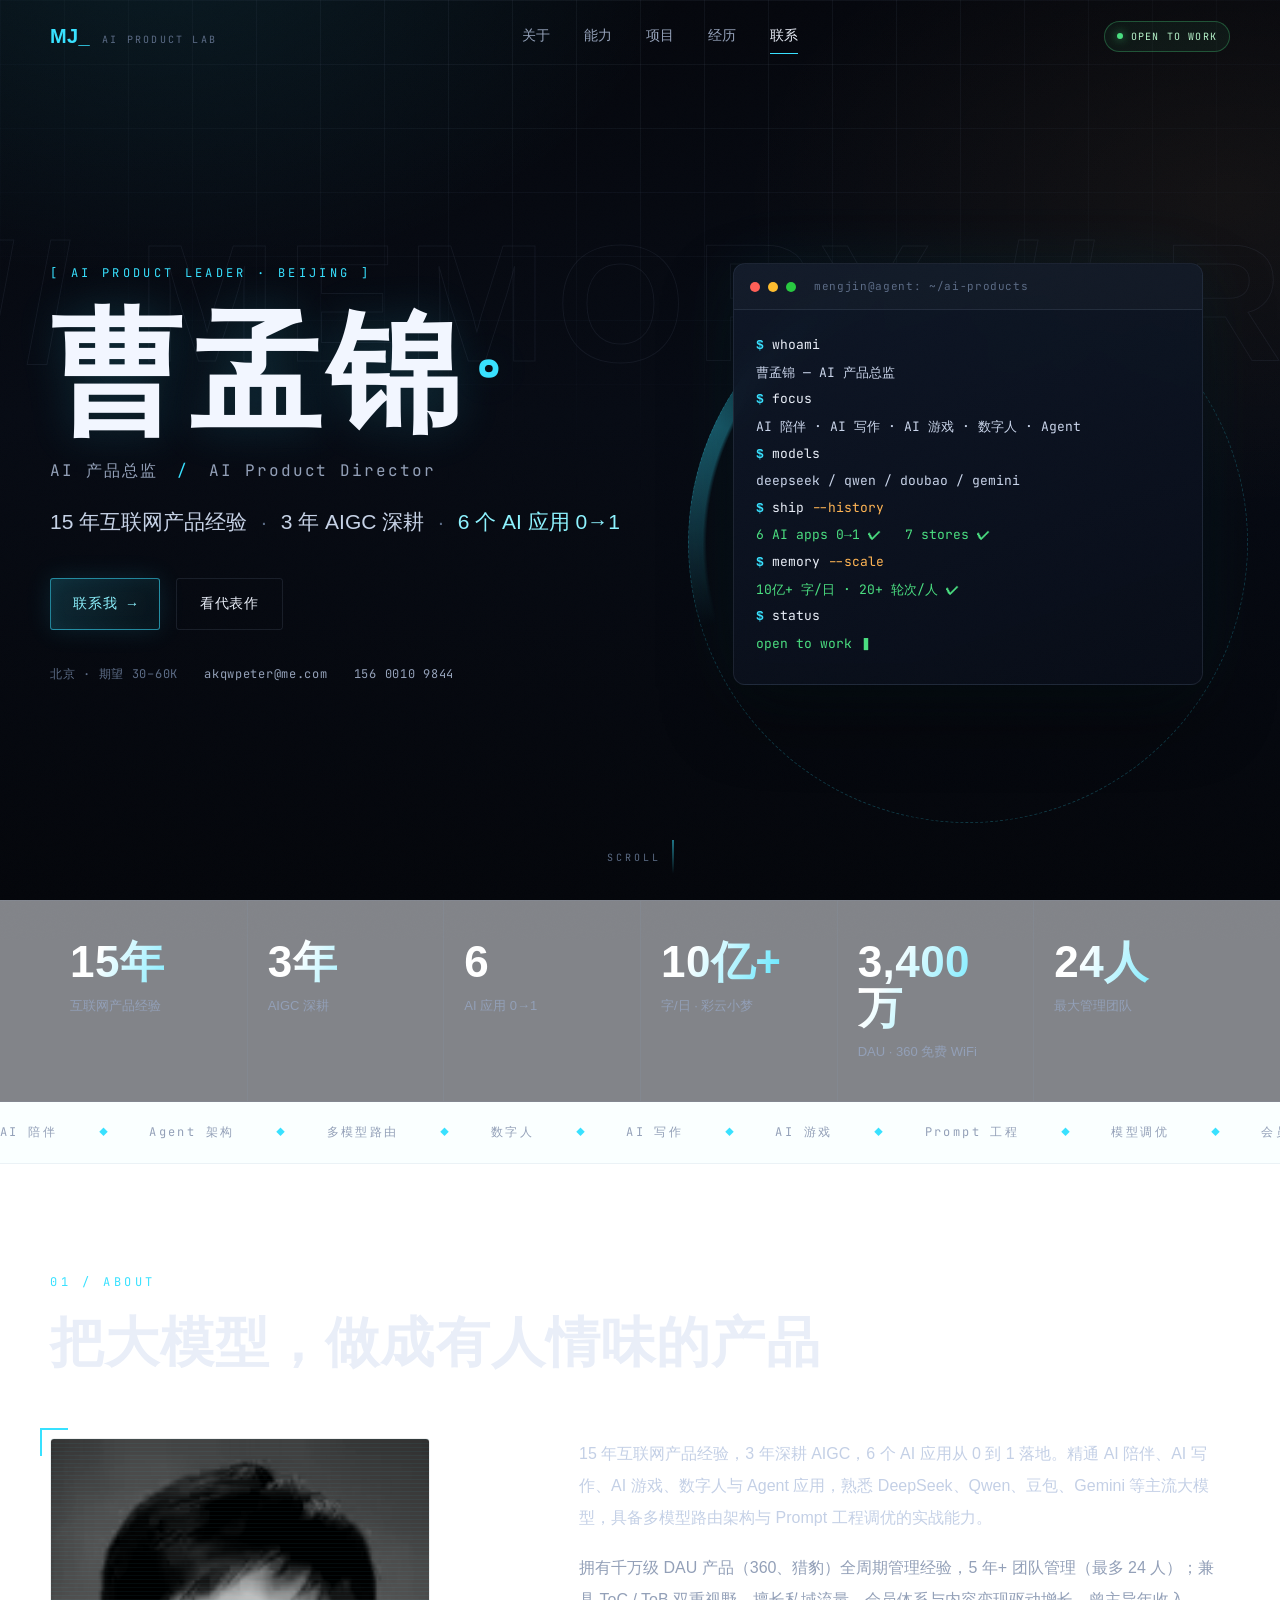
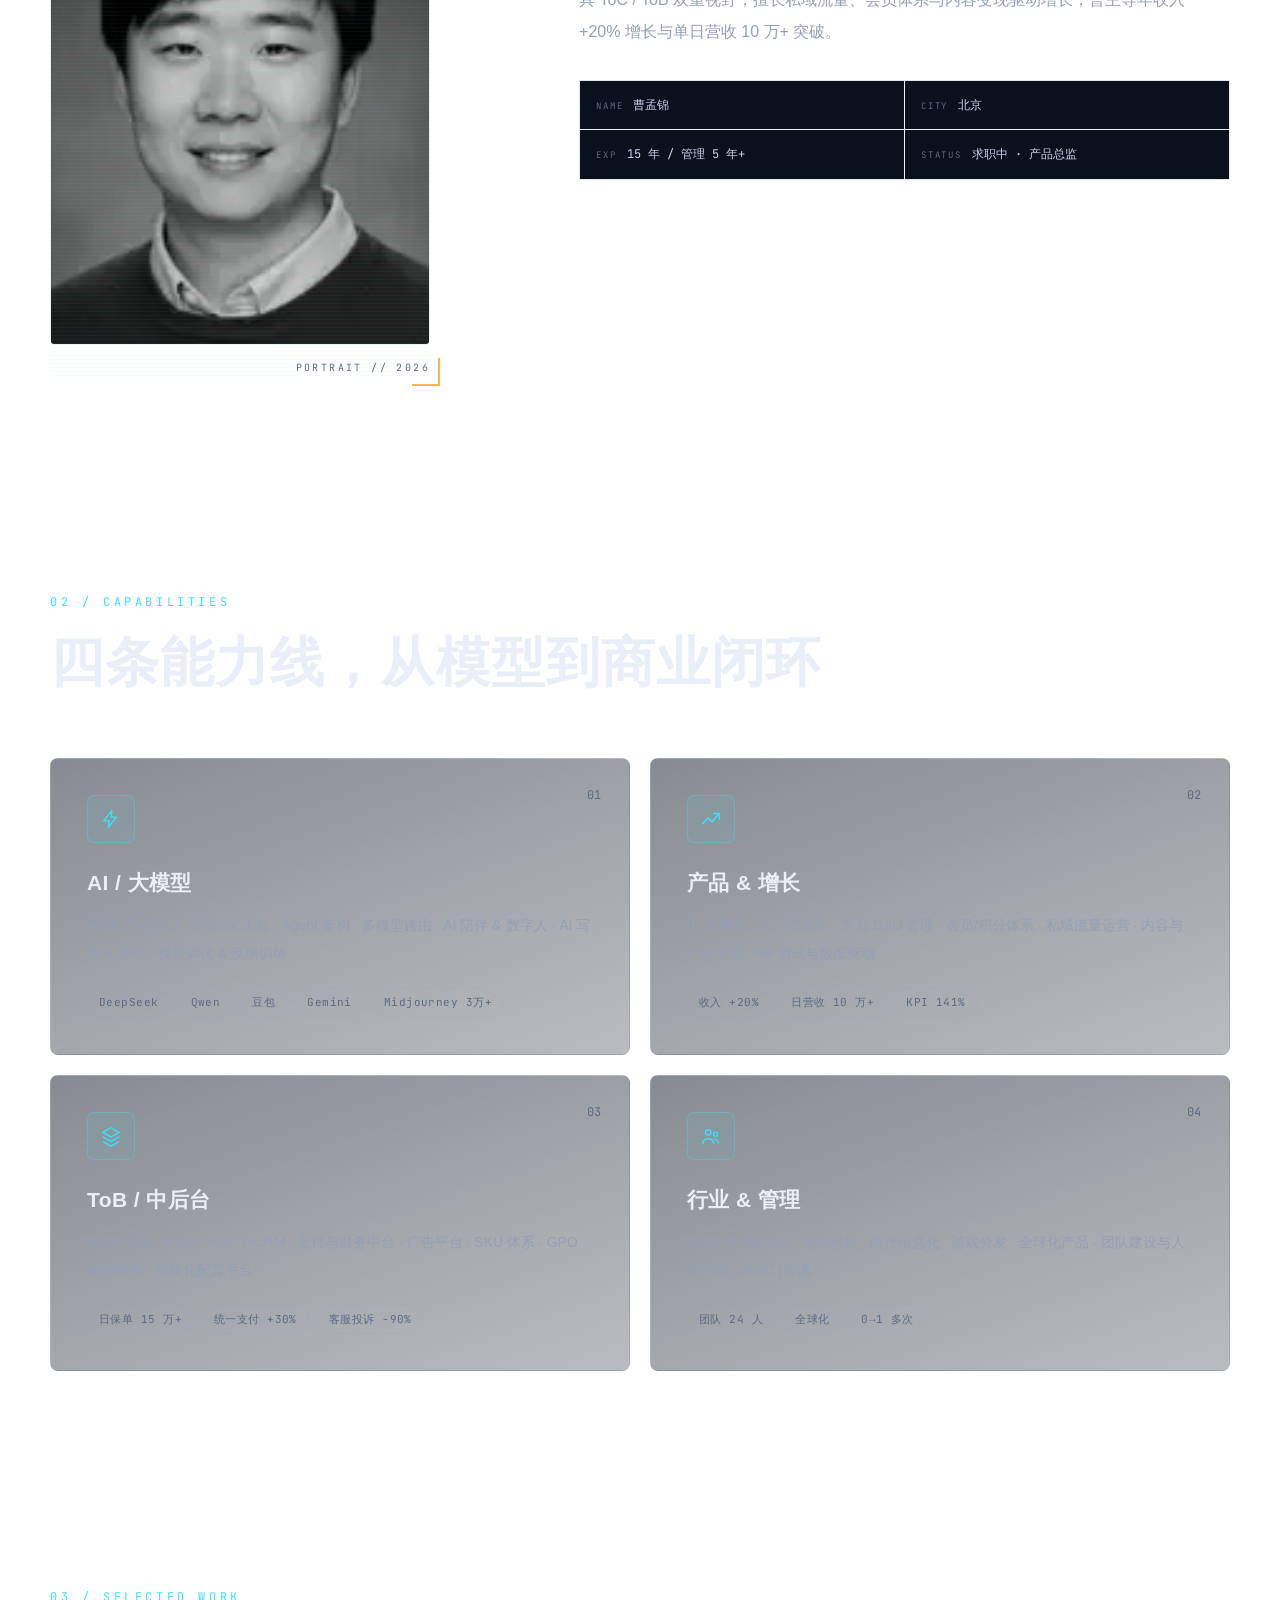
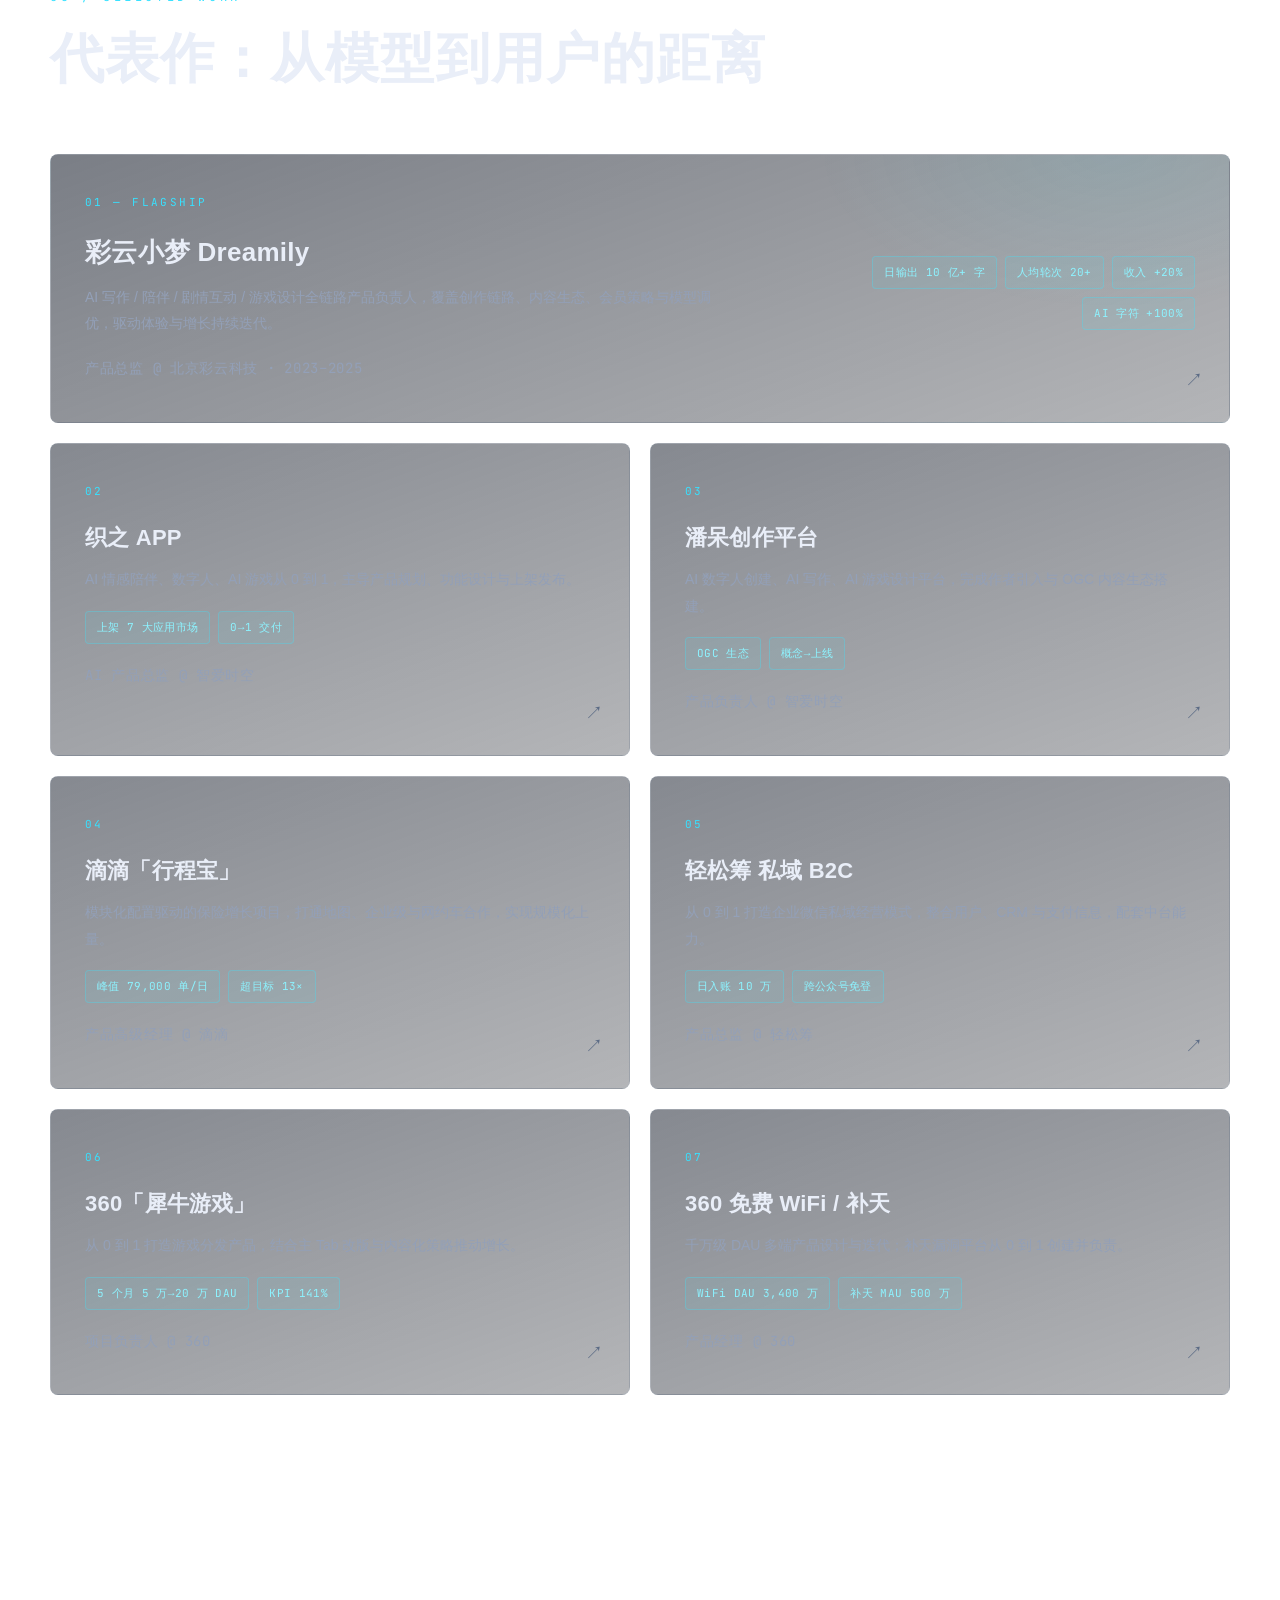
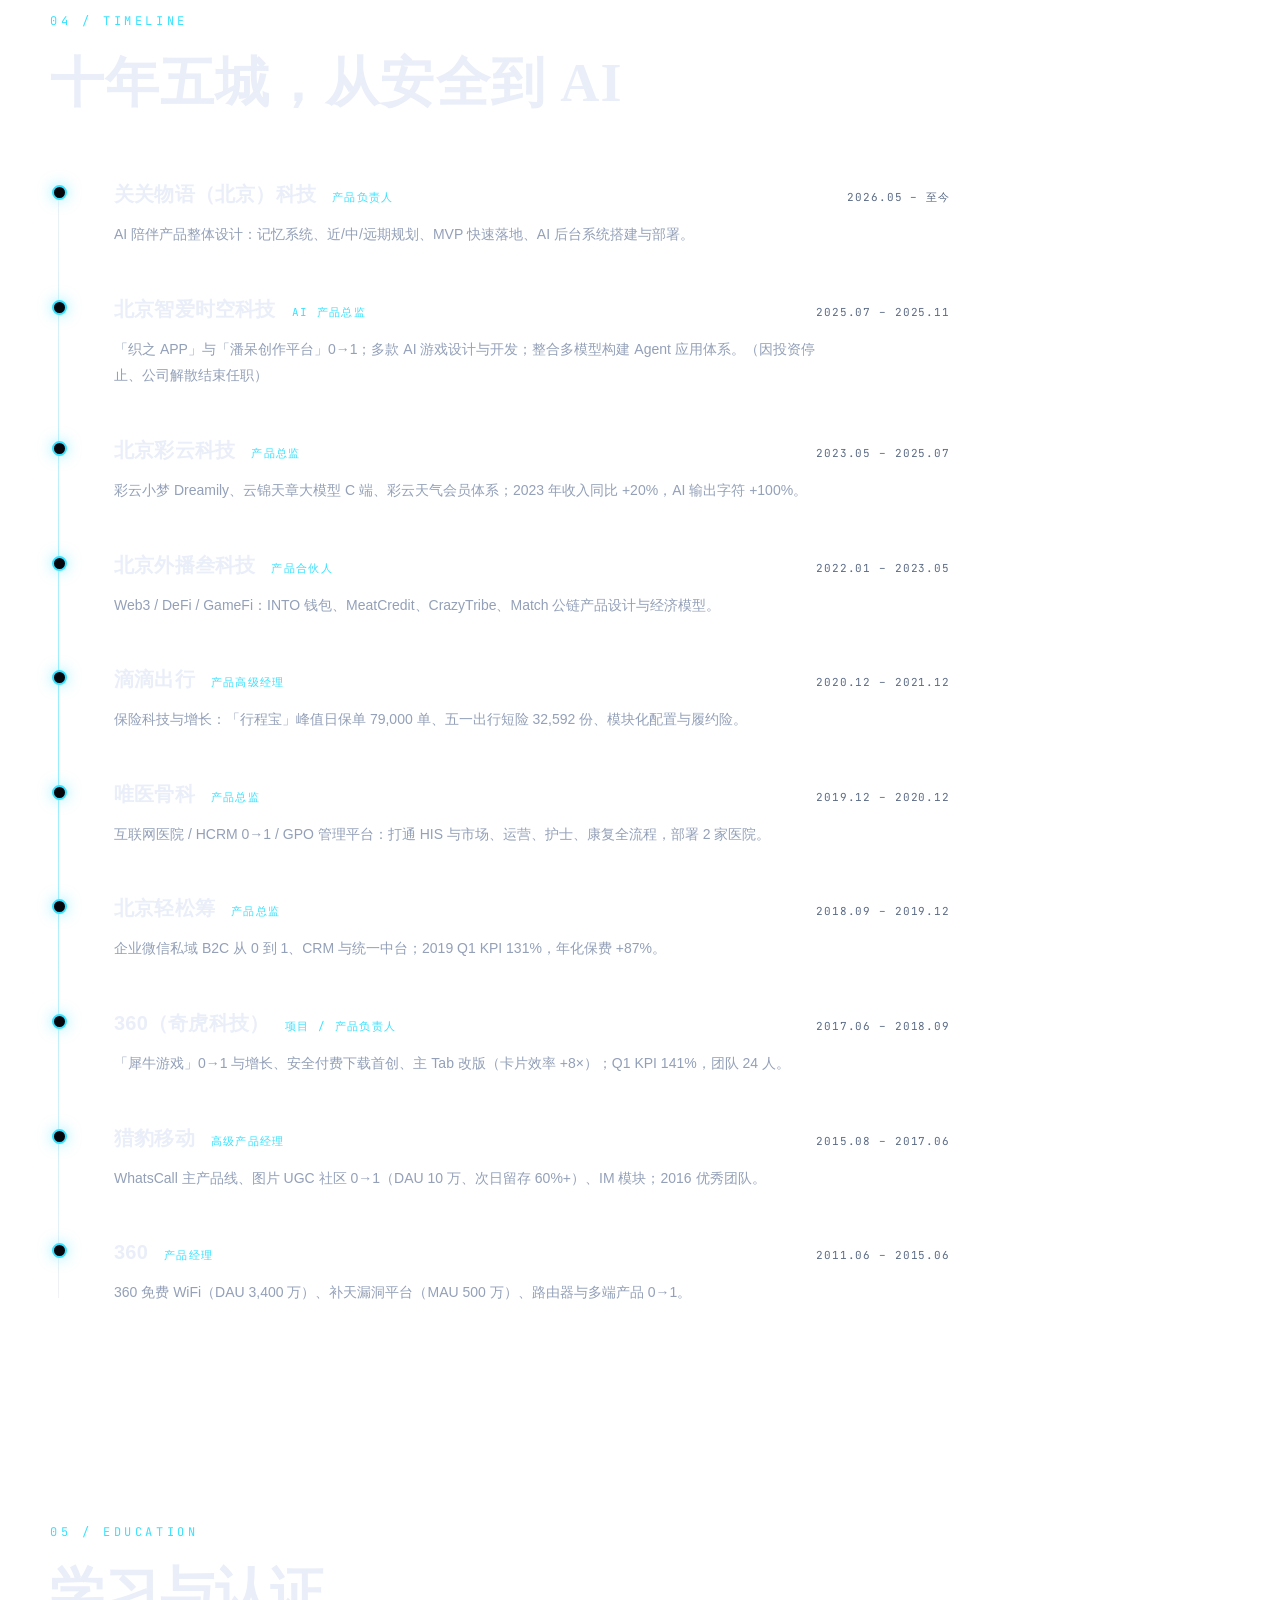
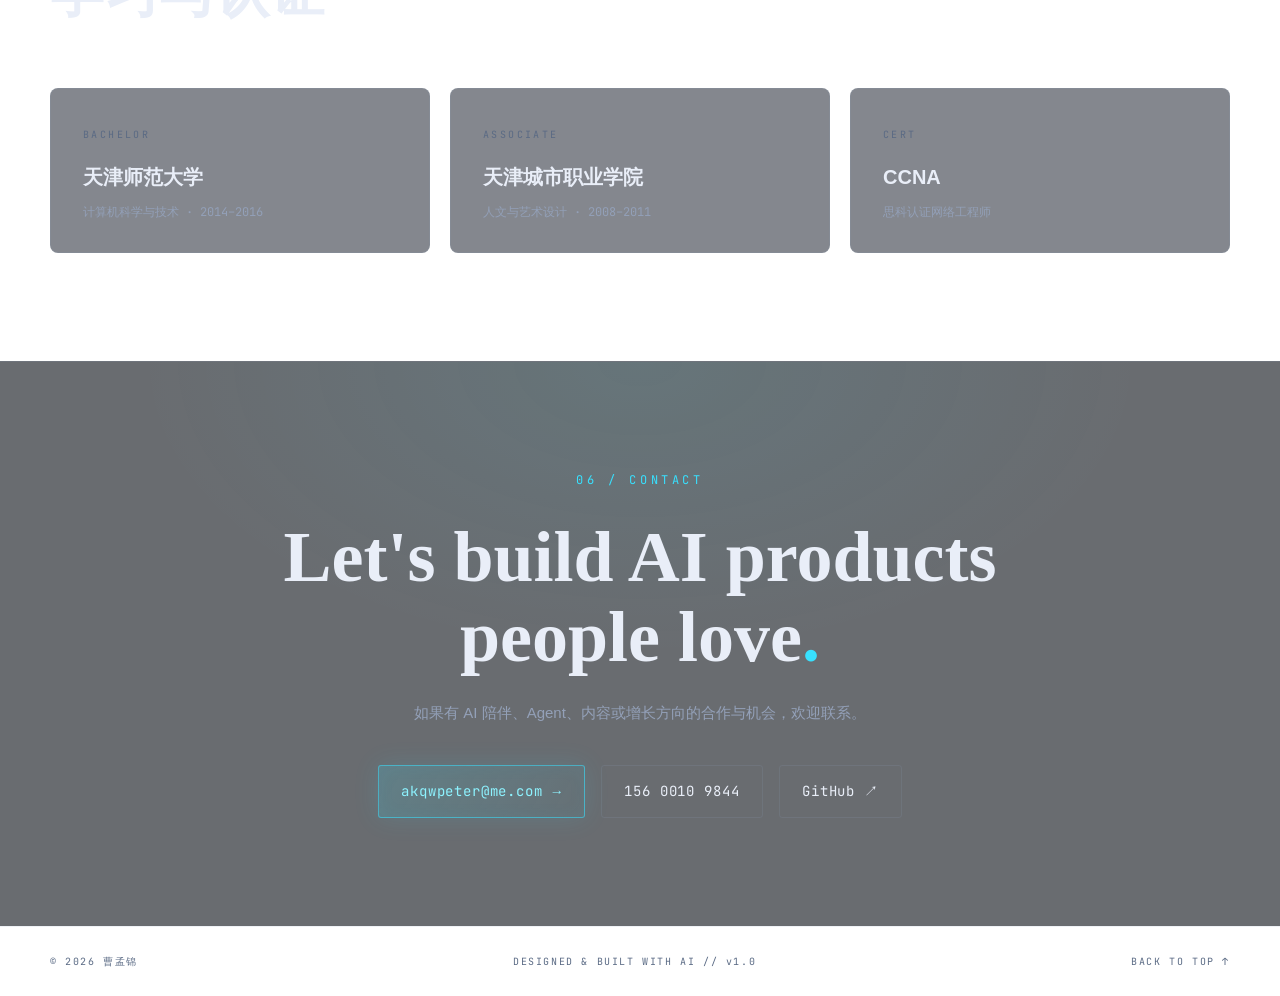
==== index.html @ 9b1d7e6a "feat: 曹孟锦 AI 产品总监个人网站 v1.0" ====
<!DOCTYPE html>
<html lang="zh-CN">
<head>
  <meta charset="UTF-8">
  <meta name="viewport" content="width=device-width, initial-scale=1.0">
  <title>曹孟锦 · AI 产品总监</title>
  <meta name="description" content="曹孟锦 — 15 年互联网产品经验、3 年 AIGC 深耕、6 个 AI 应用从 0 到 1。AI 陪伴 / AI 写作 / AI 游戏 / 数字人 / Agent。">
  <meta property="og:title" content="曹孟锦 · AI 产品总监">
  <meta property="og:description" content="15 年互联网产品经验、3 年 AIGC 深耕、6 个 AI 应用从 0 到 1。">
  <meta property="og:type" content="website">
  <link rel="icon" href="data:image/svg+xml,%3Csvg%20xmlns='http://www.w3.org/2000/svg'%20viewBox='0%200%20100%20100'%3E%3Crect%20width='100'%20height='100'%20rx='20'%20fill='%2305070d'/%3E%3Ctext%20x='50'%20y='70'%20font-size='52'%20text-anchor='middle'%20fill='%2338e1ff'%20font-family='monospace'%20font-weight='bold'%3EMJ%3C/text%3E%3C/svg%3E">
  <link rel="preload" href="assets/fonts/unbounded-800.woff2" as="font" type="font/woff2" crossorigin>
  <link rel="preload" href="assets/fonts/jetbrains-mono-400.woff2" as="font" type="font/woff2" crossorigin>
  <link rel="preload" href="assets/fonts/jetbrains-mono-700.woff2" as="font" type="font/woff2" crossorigin>
  <link rel="stylesheet" href="assets/css/style.css">
</head>
<body>
  <a class="skip-link" href="#main">跳到主要内容</a>
  <div class="bg-grid" aria-hidden="true"></div>
  <div class="grain" aria-hidden="true"></div>
  <div class="scroll-progress" id="scrollProgress" aria-hidden="true"></div>

  <header class="site-header" id="siteHeader">
    <nav class="nav container" aria-label="主导航">
      <a class="brand" href="#top">
        <span class="brand-mark">MJ<span class="brand-cursor">_</span></span>
        <span class="brand-sub">AI PRODUCT LAB</span>
      </a>
      <div class="nav-links" id="navLinks">
        <a href="#about">关于</a>
        <a href="#capabilities">能力</a>
        <a href="#projects">项目</a>
        <a href="#timeline">经历</a>
        <a href="#contact">联系</a>
      </div>
      <div class="nav-right">
        <span class="status-chip"><span class="status-dot" aria-hidden="true"></span>OPEN TO WORK</span>
        <button class="nav-toggle" id="navToggle" aria-label="打开菜单" aria-expanded="false">
          <span></span><span></span><span></span>
        </button>
      </div>
    </nav>
  </header>

  <main id="main">
    <section class="hero" id="top">
      <div class="hero-glow" id="heroGlow" aria-hidden="true"></div>
      <div class="hud-text" aria-hidden="true">AGENT // MEMORY // ROUTING</div>
      <div class="container hero-inner">
        <div class="hero-copy">
          <p class="overline mono">[ AI PRODUCT LEADER · BEIJING ]</p>
          <h1 class="name">曹孟锦</h1>
          <p class="role mono">AI 产品总监 <span class="role-slash">/</span> AI Product Director</p>
          <p class="hero-line">15 年互联网产品经验 <span class="dot-sep">·</span> 3 年 AIGC 深耕 <span class="dot-sep">·</span> <em>6 个 AI 应用 0→1</em></p>
          <div class="hero-cta">
            <a class="btn btn-primary" href="mailto:akqwpeter@me.com">联系我 <span class="btn-arrow" aria-hidden="true">→</span></a>
            <a class="btn btn-ghost" href="#projects">看代表作</a>
          </div>
          <ul class="hero-meta mono">
            <li>北京 · 期望 30–60K</li>
            <li><a href="mailto:akqwpeter@me.com">akqwpeter@me.com</a></li>
            <li><a href="tel:+8615600109844">156 0010 9844</a></li>
          </ul>
        </div>
        <div class="hero-visual terminal-wrap" id="terminalWrap">
          <div class="hud-ring" aria-hidden="true"></div>
          <div class="terminal" role="img" aria-label="伪终端展示：曹孟锦，AI 产品总监，专注 AI 陪伴、写作、游戏、数字人与 Agent 应用">
            <div class="terminal-bar">
              <span class="dot dot-r" aria-hidden="true"></span>
              <span class="dot dot-y" aria-hidden="true"></span>
              <span class="dot dot-g" aria-hidden="true"></span>
              <span class="terminal-title mono">mengjin@agent: ~/ai-products</span>
            </div>
            <div class="terminal-body mono">
              <p><span class="prompt">$</span> whoami</p>
              <p class="out">曹孟锦 — AI 产品总监</p>
              <p><span class="prompt">$</span> focus</p>
              <p class="out">AI 陪伴 · AI 写作 · AI 游戏 · 数字人 · Agent</p>
              <p><span class="prompt">$</span> models</p>
              <p class="out">deepseek / qwen / doubao / gemini</p>
              <p><span class="prompt">$</span> ship <span class="acc">--history</span></p>
              <p class="ok">6 AI apps 0→1 ✔ &nbsp; 7 stores ✔</p>
              <p><span class="prompt">$</span> memory <span class="acc">--scale</span></p>
              <p class="ok">10亿+ 字/日 · 20+ 轮次/人 ✔</p>
              <p><span class="prompt">$</span> status</p>
              <p class="ok blink-cursor">open to work ▍</p>
            </div>
          </div>
        </div>
      </div>
      <div class="hero-scroll mono" aria-hidden="true">SCROLL<span class="scroll-line"></span></div>
    </section>

    <section class="stats" aria-label="核心数据">
      <div class="container stats-grid">
        <div class="stat reveal">
          <div class="stat-num" data-count="15" data-suffix="年">0</div>
          <div class="stat-label">互联网产品经验</div>
        </div>
        <div class="stat reveal" style="--d:.06s">
          <div class="stat-num" data-count="3" data-suffix="年">0</div>
          <div class="stat-label">AIGC 深耕</div>
        </div>
        <div class="stat reveal" style="--d:.12s">
          <div class="stat-num" data-count="6">0</div>
          <div class="stat-label">AI 应用 0→1</div>
        </div>
        <div class="stat reveal" style="--d:.18s">
          <div class="stat-num" data-count="10" data-suffix="亿+">0</div>
          <div class="stat-label">字/日 · 彩云小梦</div>
        </div>
        <div class="stat reveal" style="--d:.24s">
          <div class="stat-num" data-count="3400" data-suffix="万">0</div>
          <div class="stat-label">DAU · 360 免费 WiFi</div>
        </div>
        <div class="stat reveal" style="--d:.3s">
          <div class="stat-num" data-count="24" data-suffix="人">0</div>
          <div class="stat-label">最大管理团队</div>
        </div>
      </div>
    </section>

    <div class="marquee" aria-hidden="true">
      <div class="marquee-track">
        <span>AI 陪伴</span><i>◆</i>
        <span>Agent 架构</span><i>◆</i>
        <span>多模型路由</span><i>◆</i>
        <span>数字人</span><i>◆</i>
        <span>AI 写作</span><i>◆</i>
        <span>AI 游戏</span><i>◆</i>
        <span>Prompt 工程</span><i>◆</i>
        <span>模型调优</span><i>◆</i>
        <span>会员体系</span><i>◆</i>
        <span>私域流量</span><i>◆</i>
        <span>商业化变现</span><i>◆</i>
        <span>千万级 DAU</span><i>◆</i>
        <span>AI 陪伴</span><i>◆</i>
        <span>Agent 架构</span><i>◆</i>
        <span>多模型路由</span><i>◆</i>
        <span>数字人</span><i>◆</i>
        <span>AI 写作</span><i>◆</i>
        <span>AI 游戏</span><i>◆</i>
        <span>Prompt 工程</span><i>◆</i>
        <span>模型调优</span><i>◆</i>
        <span>会员体系</span><i>◆</i>
        <span>私域流量</span><i>◆</i>
        <span>商业化变现</span><i>◆</i>
        <span>千万级 DAU</span><i>◆</i>
      </div>
    </div>

    <section class="section about" id="about">
      <div class="container">
        <header class="section-head reveal">
          <p class="section-index mono">01 / ABOUT</p>
          <h2>把大模型，做成有人情味的产品</h2>
        </header>
        <div class="about-grid">
          <figure class="portrait-frame reveal">
            <img src="assets/img/portrait.png" alt="曹孟锦的照片">
            <span class="scanline" aria-hidden="true"></span>
            <figcaption class="mono">PORTRAIT // 2026</figcaption>
          </figure>
          <div class="about-copy reveal" style="--d:.12s">
            <p>15 年互联网产品经验，3 年深耕 AIGC，6 个 AI 应用从 0 到 1 落地。精通 AI 陪伴、AI 写作、AI 游戏、数字人与 Agent 应用，熟悉 DeepSeek、Qwen、豆包、Gemini 等主流大模型，具备多模型路由架构与 Prompt 工程调优的实战能力。</p>
            <p>拥有千万级 DAU 产品（360、猎豹）全周期管理经验，5 年+ 团队管理（最多 24 人）；兼具 ToC / ToB 双重视野，擅长私域流量、会员体系与内容变现驱动增长，曾主导年收入 +20% 增长与单日营收 10 万+ 突破。</p>
            <ul class="facts mono">
              <li><span>NAME</span>曹孟锦</li>
              <li><span>CITY</span>北京</li>
              <li><span>EXP</span>15 年 / 管理 5 年+</li>
              <li><span>STATUS</span>求职中 · 产品总监</li>
            </ul>
          </div>
        </div>
      </div>
    </section>

    <section class="section capabilities" id="capabilities">
      <div class="container">
        <header class="section-head reveal">
          <p class="section-index mono">02 / CAPABILITIES</p>
          <h2>四条能力线，从模型到商业闭环</h2>
        </header>
        <div class="cap-grid">
          <article class="cap reveal">
            <span class="cap-num mono">01</span>
            <div class="cap-icon" aria-hidden="true">
              <svg viewBox="0 0 24 24" fill="none"><path d="M13 3 4 14h6l-1 7 9-11h-6l1-7Z" stroke="currentColor" stroke-width="1.5" stroke-linejoin="round"/></svg>
            </div>
            <h3>AI / 大模型</h3>
            <p>AIGC 产品设计 · Prompt 工程 · Agent 架构 · 多模型路由 · AI 陪伴 & 数字人 · AI 写作 & 游戏 · 模型调优 & 反馈训练</p>
            <div class="cap-tags"><span>DeepSeek</span><span>Qwen</span><span>豆包</span><span>Gemini</span><span>Midjourney 3万+</span></div>
          </article>
          <article class="cap reveal" style="--d:.08s">
            <span class="cap-num mono">02</span>
            <div class="cap-icon" aria-hidden="true">
              <svg viewBox="0 0 24 24" fill="none"><path d="M3 17l6-6 4 4 8-9" stroke="currentColor" stroke-width="1.5" stroke-linecap="round" stroke-linejoin="round"/><path d="M15 6h6v6" stroke="currentColor" stroke-width="1.5" stroke-linecap="round" stroke-linejoin="round"/></svg>
            </div>
            <h3>产品 & 增长</h3>
            <p>0→1 孵化 · 1→10 增长 · 千万 DAU 管理 · 会员/积分体系 · 私域流量运营 · 内容与广告变现 · AB 测试与数据驱动</p>
            <div class="cap-tags"><span>收入 +20%</span><span>日营收 10 万+</span><span>KPI 141%</span></div>
          </article>
          <article class="cap reveal" style="--d:.16s">
            <span class="cap-num mono">03</span>
            <div class="cap-icon" aria-hidden="true">
              <svg viewBox="0 0 24 24" fill="none"><path d="M12 3l9 5-9 5-9-5 9-5Z" stroke="currentColor" stroke-width="1.5" stroke-linejoin="round"/><path d="M3 13l9 5 9-5" stroke="currentColor" stroke-width="1.5" stroke-linejoin="round"/><path d="M3 18l9 5 9-5" stroke="currentColor" stroke-width="1.5" stroke-linejoin="round"/></svg>
            </div>
            <h3>ToB / 中后台</h3>
            <p>SaaS 系统 · CRM / HIS / HCRM · 支付与财务中台 · 广告平台 · SKU 体系 · GPO 采购管理 · 模块化配置平台</p>
            <div class="cap-tags"><span>日保单 15 万+</span><span>统一支付 +30%</span><span>客服投诉 −90%</span></div>
          </article>
          <article class="cap reveal" style="--d:.24s">
            <span class="cap-num mono">04</span>
            <div class="cap-icon" aria-hidden="true">
              <svg viewBox="0 0 24 24" fill="none"><circle cx="9" cy="8" r="3" stroke="currentColor" stroke-width="1.5"/><circle cx="17" cy="10" r="2.2" stroke="currentColor" stroke-width="1.5"/><path d="M3 20c.8-3.4 3-5 6-5s5.2 1.6 6 5M15.5 15.2c2.4.2 4 1.6 4.7 4.3" stroke="currentColor" stroke-width="1.5" stroke-linecap="round"/></svg>
            </div>
            <h3>行业 & 管理</h3>
            <p>Web3 & GameFi · 保险科技 · 医疗信息化 · 游戏分发 · 全球化产品 · 团队建设与人才培养 · 跨部门协调</p>
            <div class="cap-tags"><span>团队 24 人</span><span>全球化</span><span>0→1 多次</span></div>
          </article>
        </div>
      </div>
    </section>

    <section class="section projects" id="projects">
      <div class="container">
        <header class="section-head reveal">
          <p class="section-index mono">03 / SELECTED WORK</p>
          <h2>代表作：从模型到用户的距离</h2>
        </header>
        <div class="proj-grid">
          <article class="proj wide reveal">
            <div>
              <span class="proj-num mono">01 — FLAGSHIP</span>
              <h3>彩云小梦 Dreamily</h3>
              <p>AI 写作 / 陪伴 / 剧情互动 / 游戏设计全链路产品负责人，覆盖创作链路、内容生态、会员策略与模型调优，驱动体验与增长持续迭代。</p>
              <p class="proj-co mono">产品总监 @ 北京彩云科技 · 2023–2025</p>
            </div>
            <div class="proj-kpis"><span>日输出 10 亿+ 字</span><span>人均轮次 20+</span><span>收入 +20%</span><span>AI 字符 +100%</span></div>
            <span class="proj-arrow mono" aria-hidden="true">↗</span>
          </article>
          <article class="proj reveal">
            <span class="proj-num mono">02</span>
            <h3>织之 APP</h3>
            <p>AI 情感陪伴、数字人、AI 游戏从 0 到 1，主导产品规划、功能设计与上架发布。</p>
            <div class="proj-kpis"><span>上架 7 大应用市场</span><span>0→1 交付</span></div>
            <p class="proj-co mono">AI 产品总监 @ 智爱时空</p>
            <span class="proj-arrow mono" aria-hidden="true">↗</span>
          </article>
          <article class="proj reveal" style="--d:.08s">
            <span class="proj-num mono">03</span>
            <h3>潘呆创作平台</h3>
            <p>AI 数字人创建、AI 写作、AI 游戏设计平台，完成作者引入与 OGC 内容生态搭建。</p>
            <div class="proj-kpis"><span>OGC 生态</span><span>概念→上线</span></div>
            <p class="proj-co mono">产品负责人 @ 智爱时空</p>
            <span class="proj-arrow mono" aria-hidden="true">↗</span>
          </article>
          <article class="proj reveal">
            <span class="proj-num mono">04</span>
            <h3>滴滴「行程宝」</h3>
            <p>模块化配置驱动的保险增长项目，打通地图、企业级与网约车合作，实现规模化上量。</p>
            <div class="proj-kpis"><span>峰值 79,000 单/日</span><span>超目标 13×</span></div>
            <p class="proj-co mono">产品高级经理 @ 滴滴</p>
            <span class="proj-arrow mono" aria-hidden="true">↗</span>
          </article>
          <article class="proj reveal" style="--d:.08s">
            <span class="proj-num mono">05</span>
            <h3>轻松筹 私域 B2C</h3>
            <p>从 0 到 1 打造企业微信私域经营模式，整合用户、CRM 与支付信息，配套中台能力。</p>
            <div class="proj-kpis"><span>日入账 10 万</span><span>跨公众号免登</span></div>
            <p class="proj-co mono">产品总监 @ 轻松筹</p>
            <span class="proj-arrow mono" aria-hidden="true">↗</span>
          </article>
          <article class="proj reveal">
            <span class="proj-num mono">06</span>
            <h3>360「犀牛游戏」</h3>
            <p>从 0 到 1 打造游戏分发产品，结合主 Tab 改版与内容化策略推动增长。</p>
            <div class="proj-kpis"><span>5 个月 5 万→20 万 DAU</span><span>KPI 141%</span></div>
            <p class="proj-co mono">项目负责人 @ 360</p>
            <span class="proj-arrow mono" aria-hidden="true">↗</span>
          </article>
          <article class="proj reveal" style="--d:.08s">
            <span class="proj-num mono">07</span>
            <h3>360 免费 WiFi / 补天</h3>
            <p>千万级 DAU 多端产品设计与迭代；补天漏洞平台从 0 到 1 创建并负责。</p>
            <div class="proj-kpis"><span>WiFi DAU 3,400 万</span><span>补天 MAU 500 万</span></div>
            <p class="proj-co mono">产品经理 @ 360</p>
            <span class="proj-arrow mono" aria-hidden="true">↗</span>
          </article>
        </div>
      </div>
    </section>

    <section class="section timeline-section" id="timeline">
      <div class="container">
        <header class="section-head reveal">
          <p class="section-index mono">04 / TIMELINE</p>
          <h2>十年五城，从安全到 AI</h2>
        </header>
        <ol class="timeline">
          <li class="tl-item reveal">
            <div class="tl-head"><span class="tl-co">关关物语（北京）科技</span><span class="tl-role mono">产品负责人</span><span class="tl-date mono">2026.05 – 至今</span></div>
            <p class="tl-desc">AI 陪伴产品整体设计：记忆系统、近/中/远期规划、MVP 快速落地、AI 后台系统搭建与部署。</p>
          </li>
          <li class="tl-item reveal">
            <div class="tl-head"><span class="tl-co">北京智爱时空科技</span><span class="tl-role mono">AI 产品总监</span><span class="tl-date mono">2025.07 – 2025.11</span></div>
            <p class="tl-desc">「织之 APP」与「潘呆创作平台」0→1；多款 AI 游戏设计与开发；整合多模型构建 Agent 应用体系。（因投资停止、公司解散结束任职）</p>
          </li>
          <li class="tl-item reveal">
            <div class="tl-head"><span class="tl-co">北京彩云科技</span><span class="tl-role mono">产品总监</span><span class="tl-date mono">2023.05 – 2025.07</span></div>
            <p class="tl-desc">彩云小梦 Dreamily、云锦天章大模型 C 端、彩云天气会员体系；2023 年收入同比 +20%，AI 输出字符 +100%。</p>
          </li>
          <li class="tl-item reveal">
            <div class="tl-head"><span class="tl-co">北京外播叁科技</span><span class="tl-role mono">产品合伙人</span><span class="tl-date mono">2022.01 – 2023.05</span></div>
            <p class="tl-desc">Web3 / DeFi / GameFi：INTO 钱包、MeatCredit、CrazyTribe、Match 公链产品设计与经济模型。</p>
          </li>
          <li class="tl-item reveal">
            <div class="tl-head"><span class="tl-co">滴滴出行</span><span class="tl-role mono">产品高级经理</span><span class="tl-date mono">2020.12 – 2021.12</span></div>
            <p class="tl-desc">保险科技与增长：「行程宝」峰值日保单 79,000 单、五一出行短险 32,592 份、模块化配置与履约险。</p>
          </li>
          <li class="tl-item reveal">
            <div class="tl-head"><span class="tl-co">唯医骨科</span><span class="tl-role mono">产品总监</span><span class="tl-date mono">2019.12 – 2020.12</span></div>
            <p class="tl-desc">互联网医院 / HCRM 0→1 / GPO 管理平台：打通 HIS 与市场、运营、护士、康复全流程，部署 2 家医院。</p>
          </li>
          <li class="tl-item reveal">
            <div class="tl-head"><span class="tl-co">北京轻松筹</span><span class="tl-role mono">产品总监</span><span class="tl-date mono">2018.09 – 2019.12</span></div>
            <p class="tl-desc">企业微信私域 B2C 从 0 到 1、CRM 与统一中台；2019 Q1 KPI 131%，年化保费 +87%。</p>
          </li>
          <li class="tl-item reveal">
            <div class="tl-head"><span class="tl-co">360（奇虎科技）</span><span class="tl-role mono">项目 / 产品负责人</span><span class="tl-date mono">2017.06 – 2018.09</span></div>
            <p class="tl-desc">「犀牛游戏」0→1 与增长、安全付费下载首创、主 Tab 改版（卡片效率 +8×）；Q1 KPI 141%，团队 24 人。</p>
          </li>
          <li class="tl-item reveal">
            <div class="tl-head"><span class="tl-co">猎豹移动</span><span class="tl-role mono">高级产品经理</span><span class="tl-date mono">2015.08 – 2017.06</span></div>
            <p class="tl-desc">WhatsCall 主产品线、图片 UGC 社区 0→1（DAU 10 万、次日留存 60%+）、IM 模块；2016 优秀团队。</p>
          </li>
          <li class="tl-item reveal">
            <div class="tl-head"><span class="tl-co">360</span><span class="tl-role mono">产品经理</span><span class="tl-date mono">2011.06 – 2015.06</span></div>
            <p class="tl-desc">360 免费 WiFi（DAU 3,400 万）、补天漏洞平台（MAU 500 万）、路由器与多端产品 0→1。</p>
          </li>
        </ol>
      </div>
    </section>

    <section class="section education" id="education">
      <div class="container">
        <header class="section-head reveal">
          <p class="section-index mono">05 / EDUCATION</p>
          <h2>学习与认证</h2>
        </header>
        <div class="edu-grid">
          <div class="edu reveal">
            <span class="edu-tag mono">BACHELOR</span>
            <h3>天津师范大学</h3>
            <p class="mono">计算机科学与技术 · 2014–2016</p>
          </div>
          <div class="edu reveal" style="--d:.08s">
            <span class="edu-tag mono">ASSOCIATE</span>
            <h3>天津城市职业学院</h3>
            <p class="mono">人文与艺术设计 · 2008–2011</p>
          </div>
          <div class="edu reveal" style="--d:.16s">
            <span class="edu-tag mono">CERT</span>
            <h3>CCNA</h3>
            <p class="mono">思科认证网络工程师</p>
          </div>
        </div>
      </div>
    </section>

    <section class="section contact" id="contact">
      <div class="container contact-inner reveal">
        <p class="section-index mono">06 / CONTACT</p>
        <h2>Let's build AI products<br>people love<span class="accent-dot">.</span></h2>
        <p class="contact-sub">如果有 AI 陪伴、Agent、内容或增长方向的合作与机会，欢迎联系。</p>
        <div class="contact-actions">
          <a class="btn btn-primary" href="mailto:akqwpeter@me.com">akqwpeter@me.com <span class="btn-arrow" aria-hidden="true">→</span></a>
          <a class="btn btn-ghost" href="tel:+8615600109844">156 0010 9844</a>
          <a class="btn btn-ghost" href="https://github.com/akqwpeter-prog" target="_blank" rel="noopener">GitHub ↗</a>
        </div>
      </div>
    </section>
  </main>

  <footer class="site-footer">
    <div class="container footer-inner mono">
      <span>© <span id="year">2026</span> 曹孟锦</span>
      <span>DESIGNED & BUILT WITH AI // v1.0</span>
      <a href="#top">BACK TO TOP ↑</a>
    </div>
  </footer>

  <script src="assets/js/main.js" defer></script>
</body>
</html>
---- assets/css/style.css ----
/* ============================================================
   mengjin-site — dark AI lab editorial theme
   ============================================================ */

@font-face {
  font-family: "Unbounded";
  src: url("../fonts/unbounded-800.woff2") format("woff2");
  font-weight: 800;
  font-style: normal;
  font-display: swap;
}
@font-face {
  font-family: "Unbounded";
  src: url("../fonts/unbounded-600.woff2") format("woff2");
  font-weight: 600;
  font-style: normal;
  font-display: swap;
}
@font-face {
  font-family: "JetBrains Mono";
  src: url("../fonts/jetbrains-mono-400.woff2") format("woff2");
  font-weight: 400;
  font-style: normal;
  font-display: swap;
}
@font-face {
  font-family: "JetBrains Mono";
  src: url("../fonts/jetbrains-mono-700.woff2") format("woff2");
  font-weight: 700;
  font-style: normal;
  font-display: swap;
}

:root {
  --bg: #05070d;
  --bg-2: #0a101c;
  --panel: rgba(13, 20, 34, 0.55);
  --ink: #e9eef8;
  --muted: #93a0b8;
  --faint: #5b6b85;
  --line: rgba(140, 160, 190, 0.14);
  --cyan: #38e1ff;
  --cyan-2: #8df3ff;
  --amber: #ffb454;
  --green: #4ade80;
  --display: "Unbounded", "PingFang SC", sans-serif;
  --mono: "JetBrains Mono", ui-monospace, "SF Mono", Menlo, monospace;
  --serif: "Songti SC", "Noto Serif CJK SC", "STSong", "SimSun", serif;
  --body: "PingFang SC", "Hiragino Sans GB", "Microsoft YaHei", "Helvetica Neue", sans-serif;
  --ease: cubic-bezier(0.16, 1, 0.3, 1);
  --shadow: 0 30px 70px rgba(0, 0, 0, 0.45);
}

* {
  margin: 0;
  padding: 0;
  box-sizing: border-box;
}

html {
  scroll-behavior: smooth;
}

body {
  font-family: var(--body);
  font-size: 16px;
  line-height: 1.7;
  color: var(--ink);
  background:
    radial-gradient(900px 620px at 12% -10%, rgba(56, 225, 255, 0.10), transparent 60%),
    radial-gradient(820px 520px at 96% 22%, rgba(255, 180, 84, 0.055), transparent 60%),
    linear-gradient(180deg, #05070d 0%, #070b14 46%, #04060b 100%);
  background-attachment: fixed;
  -webkit-font-smoothing: antialiased;
  text-rendering: optimizeLegibility;
  overflow-x: hidden;
}

::selection {
  background: var(--cyan);
  color: #041018;
}

::-webkit-scrollbar {
  width: 10px;
}
::-webkit-scrollbar-track {
  background: var(--bg);
}
::-webkit-scrollbar-thumb {
  background: #1c2a42;
  border: 2px solid var(--bg);
  border-radius: 8px;
}
::-webkit-scrollbar-thumb:hover {
  background: #2b3f60;
}

a {
  color: inherit;
  text-decoration: none;
}

img {
  display: block;
  max-width: 100%;
}

button {
  font: inherit;
  color: inherit;
  background: none;
  border: 0;
  cursor: pointer;
}

:focus-visible {
  outline: 2px solid var(--cyan);
  outline-offset: 3px;
  border-radius: 2px;
}

.mono {
  font-family: var(--mono);
}

.container {
  width: min(1180px, 100% - clamp(40px, 8vw, 96px));
  margin-inline: auto;
}

.skip-link {
  position: fixed;
  top: -60px;
  left: 16px;
  z-index: 200;
  padding: 10px 16px;
  background: var(--cyan);
  color: #041018;
  font-family: var(--mono);
  font-size: 13px;
  border-radius: 4px;
  transition: top 0.25s var(--ease);
}
.skip-link:focus {
  top: 12px;
}

/* ---------- atmosphere layers ---------- */

.bg-grid {
  position: fixed;
  inset: 0;
  z-index: 0;
  pointer-events: none;
  background-image:
    linear-gradient(var(--line) 1px, transparent 1px),
    linear-gradient(90deg, var(--line) 1px, transparent 1px);
  background-size: 64px 64px;
  -webkit-mask-image: radial-gradient(ellipse 95% 72% at 50% 0%, #000 18%, transparent 78%);
  mask-image: radial-gradient(ellipse 95% 72% at 50% 0%, #000 18%, transparent 78%);
  opacity: 0.55;
}

.grain {
  position: fixed;
  inset: -40px;
  z-index: 120;
  pointer-events: none;
  opacity: 0.05;
  mix-blend-mode: overlay;
  background-image: url("data:image/svg+xml,%3Csvg xmlns='http://www.w3.org/2000/svg' width='140' height='140'%3E%3Cfilter id='n'%3E%3CfeTurbulence type='fractalNoise' baseFrequency='0.9' numOctaves='2' stitchTiles='stitch'/%3E%3C/filter%3E%3Crect width='140' height='140' filter='url(%23n)' opacity='0.55'/%3E%3C/svg%3E");
  animation: grain-shift 9s steps(6) infinite;
}

@keyframes grain-shift {
  0%, 100% { transform: translate(0, 0); }
  20% { transform: translate(-18px, 12px); }
  40% { transform: translate(14px, -20px); }
  60% { transform: translate(-10px, -14px); }
  80% { transform: translate(18px, 16px); }
}

.scroll-progress {
  position: fixed;
  top: 0;
  left: 0;
  right: 0;
  height: 3px;
  z-index: 130;
  background: linear-gradient(90deg, var(--cyan), var(--amber));
  transform-origin: 0 50%;
  transform: scaleX(0);
}

/* ---------- header / nav ---------- */

.site-header {
  position: fixed;
  top: 0;
  left: 0;
  right: 0;
  z-index: 100;
  border-bottom: 1px solid transparent;
  transition: background 0.35s var(--ease), border-color 0.35s var(--ease), backdrop-filter 0.35s var(--ease);
}
.site-header.scrolled {
  background: rgba(5, 8, 15, 0.78);
  -webkit-backdrop-filter: blur(14px);
  backdrop-filter: blur(14px);
  border-bottom-color: var(--line);
}

.nav {
  display: flex;
  align-items: center;
  justify-content: space-between;
  gap: 24px;
  height: 72px;
}

.brand {
  display: inline-flex;
  align-items: baseline;
  gap: 12px;
}
.brand-mark {
  font-family: var(--display);
  font-weight: 800;
  font-size: 20px;
  letter-spacing: 0.02em;
  color: var(--cyan);
}
.brand-cursor {
  animation: blink 1.1s steps(1) infinite;
}
.brand-sub {
  font-family: var(--mono);
  font-size: 10px;
  letter-spacing: 0.22em;
  color: var(--faint);
}

@keyframes blink {
  50% { opacity: 0; }
}

.nav-links {
  display: flex;
  gap: 34px;
}
.nav-links a {
  position: relative;
  font-size: 14px;
  color: var(--muted);
  transition: color 0.25s;
  padding: 6px 0;
}
.nav-links a::after {
  content: "";
  position: absolute;
  left: 0;
  bottom: 0;
  width: 100%;
  height: 1px;
  background: var(--cyan);
  transform: scaleX(0);
  transform-origin: right;
  transition: transform 0.35s var(--ease);
}
.nav-links a:hover,
.nav-links a.active {
  color: var(--ink);
}
.nav-links a:hover::after,
.nav-links a.active::after {
  transform: scaleX(1);
  transform-origin: left;
}

.nav-right {
  display: flex;
  align-items: center;
  gap: 18px;
}

.status-chip {
  display: inline-flex;
  align-items: center;
  gap: 8px;
  padding: 6px 12px;
  border: 1px solid rgba(74, 222, 128, 0.3);
  border-radius: 99px;
  font-family: var(--mono);
  font-size: 10px;
  letter-spacing: 0.12em;
  color: #b7f5cb;
  background: rgba(74, 222, 128, 0.06);
}
.status-dot {
  width: 6px;
  height: 6px;
  border-radius: 50%;
  background: var(--green);
  box-shadow: 0 0 10px rgba(74, 222, 128, 0.8);
  animation: pulse 2s ease-in-out infinite;
}

@keyframes pulse {
  50% { opacity: 0.35; box-shadow: 0 0 4px rgba(74, 222, 128, 0.4); }
}

.nav-toggle {
  display: none;
  flex-direction: column;
  gap: 5px;
  padding: 8px;
}
.nav-toggle span {
  width: 22px;
  height: 2px;
  background: var(--ink);
  transition: transform 0.3s var(--ease), opacity 0.3s;
}
.nav-toggle.open span:nth-child(1) { transform: translateY(7px) rotate(45deg); }
.nav-toggle.open span:nth-child(2) { opacity: 0; }
.nav-toggle.open span:nth-child(3) { transform: translateY(-7px) rotate(-45deg); }

/* ---------- hero ---------- */

.hero {
  position: relative;
  min-height: 100svh;
  display: flex;
  align-items: center;
  padding: 120px 0 72px;
  overflow: hidden;
}

.hero-glow {
  position: absolute;
  inset: 0;
  z-index: 0;
  pointer-events: none;
  transition: background 0.15s linear;
}

.hud-text {
  position: absolute;
  z-index: 0;
  top: 18%;
  left: 50%;
  transform: translateX(-50%);
  width: max-content;
  font-family: var(--display);
  font-weight: 800;
  font-size: clamp(64px, 13vw, 180px);
  letter-spacing: 0.06em;
  color: transparent;
  -webkit-text-stroke: 1px rgba(140, 160, 190, 0.09);
  user-select: none;
  white-space: nowrap;
}

.hero-inner {
  position: relative;
  z-index: 2;
  display: grid;
  grid-template-columns: 1.05fr 0.95fr;
  gap: clamp(40px, 6vw, 90px);
  align-items: center;
}

.hero-copy .overline {
  font-size: 12px;
  letter-spacing: 0.28em;
  color: var(--cyan);
  margin-bottom: 26px;
  animation: rise 0.9s var(--ease) both;
}

.name {
  font-family: var(--serif);
  font-weight: 700;
  font-size: clamp(64px, 11vw, 132px);
  line-height: 0.98;
  letter-spacing: 0.05em;
  color: #f2f6ff;
  text-shadow: 0 0 46px rgba(56, 225, 255, 0.16);
  animation: rise 1s 0.08s var(--ease) both;
}
.name::after {
  content: "。";
  color: var(--cyan);
  font-size: 0.55em;
  vertical-align: top;
  margin-left: 0.08em;
}

.role {
  margin-top: 18px;
  font-size: clamp(13px, 1.5vw, 16px);
  letter-spacing: 0.12em;
  color: var(--muted);
  animation: rise 1s 0.16s var(--ease) both;
}
.role-slash {
  color: var(--cyan);
  margin-inline: 8px;
}

.hero-line {
  margin-top: 20px;
  font-size: clamp(17px, 2vw, 21px);
  color: #c6d2e6;
  animation: rise 1s 0.24s var(--ease) both;
}
.hero-line em {
  font-style: normal;
  color: var(--cyan-2);
}
.dot-sep {
  color: var(--faint);
  margin-inline: 8px;
}

.hero-cta {
  display: flex;
  flex-wrap: wrap;
  gap: 16px;
  margin-top: 38px;
  animation: rise 1s 0.32s var(--ease) both;
}

.btn {
  display: inline-flex;
  align-items: center;
  gap: 0.7em;
  padding: 0.95em 1.6em;
  border: 1px solid var(--line);
  border-radius: 3px;
  font-family: var(--mono);
  font-size: 14px;
  letter-spacing: 0.06em;
  color: var(--ink);
  transition: transform 0.3s var(--ease), box-shadow 0.3s var(--ease), border-color 0.3s, background 0.3s;
}
.btn-primary {
  border-color: rgba(56, 225, 255, 0.55);
  color: var(--cyan-2);
  background: linear-gradient(120deg, rgba(56, 225, 255, 0.16), rgba(56, 225, 255, 0.04));
  box-shadow: 0 0 26px rgba(56, 225, 255, 0.12), inset 0 0 18px rgba(56, 225, 255, 0.05);
}
.btn-ghost:hover {
  border-color: rgba(56, 225, 255, 0.5);
  color: var(--cyan-2);
}
.btn-primary:hover {
  transform: translateY(-2px);
  box-shadow: 0 12px 40px rgba(56, 225, 255, 0.22), 0 0 22px rgba(56, 225, 255, 0.2);
}
.btn-arrow {
  transition: transform 0.3s var(--ease);
}
.btn:hover .btn-arrow {
  transform: translateX(4px);
}

.hero-meta {
  display: flex;
  flex-wrap: wrap;
  gap: 10px 26px;
  margin-top: 34px;
  font-size: 12px;
  letter-spacing: 0.06em;
  color: var(--faint);
  list-style: none;
  animation: rise 1s 0.4s var(--ease) both;
}
.hero-meta a {
  color: var(--muted);
  transition: color 0.25s;
}
.hero-meta a:hover {
  color: var(--cyan);
}

@keyframes rise {
  from {
    opacity: 0;
    transform: translateY(28px);
  }
  to {
    opacity: 1;
    transform: translateY(0);
  }
}

/* terminal */

.hero-visual {
  position: relative;
  display: flex;
  justify-content: center;
  perspective: 1200px;
  animation: rise 1.1s 0.3s var(--ease) backwards;
  transition: transform 0.4s var(--ease);
}

.hud-ring {
  position: absolute;
  width: min(110%, 560px);
  aspect-ratio: 1;
  border-radius: 50%;
  border: 1px dashed rgba(56, 225, 255, 0.22);
  animation: spin 36s linear infinite;
  pointer-events: none;
}
.hud-ring::after {
  content: "";
  position: absolute;
  inset: -1px;
  border-radius: 50%;
  background: conic-gradient(from 0deg, transparent 0 70%, rgba(56, 225, 255, 0.4) 82%, transparent 94%);
  -webkit-mask: radial-gradient(circle, transparent 66%, #000 67% 100%);
  mask: radial-gradient(circle, transparent 66%, #000 67% 100%);
}

@keyframes spin {
  to { transform: rotate(360deg); }
}

.terminal {
  position: relative;
  z-index: 2;
  width: min(470px, 100%);
  background: linear-gradient(160deg, rgba(15, 24, 40, 0.92), rgba(8, 13, 24, 0.95));
  border: 1px solid var(--line);
  border-radius: 12px;
  box-shadow: var(--shadow), 0 0 70px rgba(56, 225, 255, 0.07);
  -webkit-backdrop-filter: blur(10px);
  backdrop-filter: blur(10px);
  overflow: hidden;
}

.terminal-bar {
  display: flex;
  align-items: center;
  gap: 8px;
  padding: 13px 16px;
  border-bottom: 1px solid var(--line);
  background: rgba(255, 255, 255, 0.02);
}
.dot {
  width: 10px;
  height: 10px;
  border-radius: 50%;
}
.dot-r { background: #ff5f57; }
.dot-y { background: #febc2e; }
.dot-g { background: #28c840; }
.terminal-title {
  margin-left: 10px;
  font-size: 11px;
  letter-spacing: 0.06em;
  color: var(--faint);
}

.terminal-body {
  padding: 22px 22px 26px;
  font-size: 13px;
  line-height: 2.05;
}
.terminal-body p {
  white-space: pre-wrap;
}
.prompt {
  color: var(--cyan);
  font-weight: 700;
}
.out {
  color: #c9d4ea;
}
.ok {
  color: var(--green);
}
.acc {
  color: var(--amber);
}
.blink-cursor {
  animation: blink 1.1s steps(1) infinite;
}

.hero-scroll {
  position: absolute;
  left: 50%;
  bottom: 26px;
  transform: translateX(-50%);
  display: flex;
  align-items: center;
  gap: 12px;
  font-size: 10px;
  letter-spacing: 0.3em;
  color: var(--faint);
  z-index: 2;
}
.scroll-line {
  display: block;
  width: 1px;
  height: 34px;
  background: linear-gradient(var(--cyan), transparent);
  animation: drop 2s var(--ease) infinite;
}
@keyframes drop {
  0% { transform: scaleY(0); transform-origin: top; }
  50% { transform: scaleY(1); transform-origin: top; }
  51% { transform-origin: bottom; }
  100% { transform: scaleY(0); transform-origin: bottom; }
}

/* ---------- stats ---------- */

.stats {
  border-top: 1px solid var(--line);
  border-bottom: 1px solid var(--line);
  background: rgba(7, 11, 20, 0.5);
}

.stats-grid {
  display: grid;
  grid-template-columns: repeat(6, 1fr);
}

.stat {
  padding: 38px 20px;
  border-left: 1px solid var(--line);
}
.stat:first-child {
  border-left: 0;
}
.stat-num {
  font-family: var(--display);
  font-weight: 800;
  font-size: clamp(30px, 3.6vw, 44px);
  line-height: 1.05;
  letter-spacing: 0.01em;
  background: linear-gradient(115deg, #ffffff 20%, var(--cyan) 95%);
  -webkit-background-clip: text;
  background-clip: text;
  color: transparent;
}
.stat-label {
  margin-top: 10px;
  font-size: 13px;
  color: var(--muted);
}

/* ---------- marquee ---------- */

.marquee {
  overflow: hidden;
  padding: 20px 0;
  border-bottom: 1px solid var(--line);
  background: rgba(56, 225, 255, 0.025);
}
.marquee-track {
  display: flex;
  align-items: center;
  gap: 2.6rem;
  width: max-content;
  animation: marquee 34s linear infinite;
}
.marquee:hover .marquee-track {
  animation-play-state: paused;
}
.marquee span {
  font-family: var(--mono);
  font-size: 12px;
  letter-spacing: 0.2em;
  color: var(--muted);
  white-space: nowrap;
}
.marquee i {
  font-style: normal;
  font-size: 9px;
  color: var(--cyan);
}

@keyframes marquee {
  to { transform: translateX(-50%); }
}

/* ---------- sections ---------- */

.section {
  position: relative;
  padding-block: clamp(84px, 12vh, 150px);
  scroll-margin-top: 88px;
}

.section-head {
  max-width: 840px;
  margin-bottom: clamp(44px, 7vh, 68px);
}
.section-index {
  font-size: 12px;
  letter-spacing: 0.3em;
  color: var(--cyan);
  margin-bottom: 20px;
}
.section-head h2 {
  font-family: var(--serif);
  font-weight: 700;
  font-size: clamp(30px, 4.6vw, 54px);
  line-height: 1.16;
  letter-spacing: 0.02em;
}

.reveal {
  opacity: 0;
  transform: translateY(30px);
  transition: opacity 0.9s var(--ease), transform 0.9s var(--ease);
  transition-delay: var(--d, 0s);
}
.reveal.in {
  opacity: 1;
  transform: none;
}

/* ---------- about ---------- */

.about-grid {
  display: grid;
  grid-template-columns: 0.82fr 1.18fr;
  gap: clamp(36px, 6vw, 84px);
  align-items: start;
}

.portrait-frame {
  position: relative;
  max-width: 380px;
}
.portrait-frame::before,
.portrait-frame::after {
  content: "";
  position: absolute;
  width: 26px;
  height: 26px;
  z-index: 2;
  pointer-events: none;
}
.portrait-frame::before {
  top: -10px;
  left: -10px;
  border-top: 2px solid var(--cyan);
  border-left: 2px solid var(--cyan);
}
.portrait-frame::after {
  right: -10px;
  bottom: -10px;
  border-right: 2px solid var(--amber);
  border-bottom: 2px solid var(--amber);
}
.portrait-frame img {
  width: 100%;
  aspect-ratio: 3 / 4;
  object-fit: cover;
  border: 1px solid var(--line);
  border-radius: 4px;
  filter: grayscale(1) contrast(1.1) brightness(0.88);
  transition: filter 0.7s var(--ease), transform 0.7s var(--ease);
}
.portrait-frame:hover img {
  filter: grayscale(0.2) contrast(1.04) brightness(1);
  transform: scale(1.015);
}
.scanline {
  position: absolute;
  inset: 0;
  pointer-events: none;
  background: repeating-linear-gradient(0deg, rgba(56, 225, 255, 0.05) 0 1px, transparent 1px 4px);
  border-radius: 4px;
}
.portrait-frame figcaption {
  margin-top: 14px;
  font-size: 10px;
  letter-spacing: 0.24em;
  color: var(--faint);
  text-align: right;
}

.about-copy p {
  color: #c4d0e6;
  font-size: 16px;
  line-height: 2;
  margin-bottom: 18px;
}
.about-copy p + p {
  color: var(--muted);
}

.facts {
  display: grid;
  grid-template-columns: repeat(2, 1fr);
  gap: 1px;
  margin-top: 32px;
  background: var(--line);
  border: 1px solid var(--line);
  list-style: none;
}
.facts li {
  display: flex;
  align-items: baseline;
  gap: 10px;
  padding: 14px 16px;
  background: var(--bg-2);
  font-size: 12px;
  color: #c9d4ea;
}
.facts span {
  font-size: 9px;
  letter-spacing: 0.2em;
  color: var(--faint);
}

/* ---------- capabilities ---------- */

.cap-grid {
  display: grid;
  grid-template-columns: 1fr 1fr;
  gap: 20px;
}

.cap {
  position: relative;
  padding: 36px;
  border: 1px solid var(--line);
  border-radius: 8px;
  background: linear-gradient(160deg, rgba(15, 24, 40, 0.5), rgba(8, 13, 24, 0.28));
  overflow: hidden;
  transition: transform 0.4s var(--ease), border-color 0.4s, box-shadow 0.4s var(--ease);
}
.cap::before {
  content: "";
  position: absolute;
  top: 0;
  left: 0;
  right: 0;
  height: 1px;
  background: linear-gradient(90deg, var(--cyan), transparent 60%);
  opacity: 0;
  transition: opacity 0.4s;
}
.cap:hover {
  transform: translateY(-5px);
  border-color: rgba(56, 225, 255, 0.42);
  box-shadow: 0 24px 60px rgba(0, 0, 0, 0.35), 0 0 34px rgba(56, 225, 255, 0.08);
}
.cap:hover::before {
  opacity: 1;
}
.cap-num {
  position: absolute;
  top: 26px;
  right: 28px;
  font-size: 12px;
  color: var(--faint);
}
.cap-icon {
  display: grid;
  place-items: center;
  width: 48px;
  height: 48px;
  margin-bottom: 22px;
  border: 1px solid rgba(56, 225, 255, 0.3);
  border-radius: 7px;
  color: var(--cyan);
  background: rgba(56, 225, 255, 0.06);
  transition: transform 0.4s var(--ease), background 0.4s;
}
.cap-icon svg {
  width: 22px;
  height: 22px;
}
.cap:hover .cap-icon {
  transform: rotate(-6deg) scale(1.05);
  background: rgba(56, 225, 255, 0.12);
}
.cap h3 {
  font-size: 21px;
  font-weight: 650;
  margin-bottom: 12px;
  letter-spacing: 0.02em;
}
.cap p {
  color: var(--muted);
  font-size: 14px;
  line-height: 1.95;
}
.cap-tags {
  display: flex;
  flex-wrap: wrap;
  gap: 8px;
  margin-top: 20px;
}
.cap-tags span {
  padding: 5px 11px;
  border: 1px solid var(--line);
  border-radius: 99px;
  font-family: var(--mono);
  font-size: 11px;
  letter-spacing: 0.04em;
  color: var(--faint);
}

/* ---------- projects ---------- */

.proj-grid {
  display: grid;
  grid-template-columns: 1fr 1fr;
  gap: 20px;
}

.proj {
  position: relative;
  padding: 32px 34px 40px;
  border: 1px solid var(--line);
  border-radius: 8px;
  background: linear-gradient(160deg, rgba(13, 20, 34, 0.5), rgba(7, 11, 20, 0.3));
  overflow: hidden;
  transition: transform 0.4s var(--ease), border-color 0.4s, box-shadow 0.4s var(--ease);
}
.proj::after {
  content: "";
  position: absolute;
  left: 0;
  right: 0;
  bottom: 0;
  height: 2px;
  background: linear-gradient(90deg, var(--cyan), transparent 70%);
  transform: scaleX(0);
  transform-origin: left;
  transition: transform 0.45s var(--ease);
}
.proj:hover {
  transform: translateY(-4px);
  border-color: rgba(56, 225, 255, 0.4);
  box-shadow: 0 22px 55px rgba(0, 0, 0, 0.35), 0 0 30px rgba(56, 225, 255, 0.06);
}
.proj:hover::after {
  transform: scaleX(1);
}
.proj-num {
  font-size: 11px;
  letter-spacing: 0.22em;
  color: var(--cyan);
}
.proj h3 {
  margin-top: 16px;
  margin-bottom: 10px;
  font-size: 22px;
  font-weight: 650;
  letter-spacing: 0.01em;
}
.proj p {
  color: var(--muted);
  font-size: 14px;
  line-height: 1.9;
}
.proj-kpis {
  display: flex;
  flex-wrap: wrap;
  gap: 8px;
  margin-top: 18px;
}
.proj-kpis span {
  padding: 6px 11px;
  border: 1px solid rgba(56, 225, 255, 0.3);
  border-radius: 4px;
  background: rgba(56, 225, 255, 0.06);
  font-family: var(--mono);
  font-size: 11px;
  letter-spacing: 0.03em;
  color: var(--cyan-2);
}
.proj-co {
  margin-top: 18px;
  font-size: 11px;
  letter-spacing: 0.05em;
  color: var(--faint);
}
.proj-arrow {
  position: absolute;
  right: 26px;
  bottom: 26px;
  font-size: 18px;
  color: var(--faint);
  transition: color 0.3s, transform 0.3s var(--ease);
}
.proj:hover .proj-arrow {
  color: var(--cyan);
  transform: translate(3px, -3px);
}

.proj.wide {
  grid-column: 1 / -1;
  display: grid;
  grid-template-columns: 1.2fr 0.8fr;
  gap: 30px;
  align-items: center;
  background:
    radial-gradient(420px 220px at 90% 0%, rgba(56, 225, 255, 0.08), transparent 70%),
    linear-gradient(160deg, rgba(13, 20, 34, 0.55), rgba(7, 11, 20, 0.3));
}
.proj.wide .proj-kpis {
  justify-content: flex-end;
}
.proj.wide h3 {
  font-size: 26px;
}

/* ---------- timeline ---------- */

.timeline {
  position: relative;
  max-width: 900px;
  padding-left: 34px;
  list-style: none;
}
.timeline::before {
  content: "";
  position: absolute;
  left: 8px;
  top: 8px;
  bottom: 8px;
  width: 1px;
  background: linear-gradient(var(--line) 0%, rgba(56, 225, 255, 0.55) 50%, var(--line) 100%);
}

.tl-item {
  position: relative;
  padding: 0 0 44px 30px;
}
.tl-item:last-child {
  padding-bottom: 0;
}
.tl-item::before {
  content: "";
  position: absolute;
  left: -32px;
  top: 8px;
  width: 11px;
  height: 11px;
  border-radius: 50%;
  background: var(--bg);
  border: 2px solid var(--cyan);
  box-shadow: 0 0 14px rgba(56, 225, 255, 0.55);
  transition: box-shadow 0.35s, transform 0.35s var(--ease);
}
.tl-item:hover::before {
  transform: scale(1.25);
  box-shadow: 0 0 22px rgba(56, 225, 255, 0.85);
}

.tl-head {
  display: flex;
  flex-wrap: wrap;
  align-items: baseline;
  gap: 10px 16px;
}
.tl-co {
  font-size: 20px;
  font-weight: 650;
  letter-spacing: 0.01em;
}
.tl-role {
  font-size: 11px;
  letter-spacing: 0.12em;
  color: var(--cyan);
}
.tl-date {
  margin-left: auto;
  font-size: 11px;
  letter-spacing: 0.08em;
  color: var(--faint);
}
.tl-desc {
  margin-top: 10px;
  max-width: 720px;
  color: var(--muted);
  font-size: 14px;
  line-height: 1.9;
}

/* ---------- education ---------- */

.edu-grid {
  display: grid;
  grid-template-columns: repeat(3, 1fr);
  gap: 20px;
}

.edu {
  padding: 30px 32px;
  border: 1px solid var(--line);
  border-radius: 8px;
  background: rgba(11, 17, 30, 0.5);
  transition: transform 0.35s var(--ease), border-color 0.35s;
}
.edu:hover {
  transform: translateY(-4px);
  border-color: rgba(56, 225, 255, 0.4);
}
.edu-tag {
  font-size: 10px;
  letter-spacing: 0.24em;
  color: var(--faint);
}
.edu h3 {
  margin-top: 14px;
  font-size: 20px;
  font-weight: 650;
}
.edu p {
  margin-top: 8px;
  font-size: 12px;
  color: var(--muted);
}

/* ---------- contact ---------- */

.contact {
  border-top: 1px solid var(--line);
  background:
    radial-gradient(720px 420px at 50% 0%, rgba(56, 225, 255, 0.07), transparent 70%),
    rgba(6, 10, 17, 0.6);
  text-align: center;
}
.contact-inner {
  display: flex;
  flex-direction: column;
  align-items: center;
}
.contact h2 {
  margin-top: 6px;
  font-family: var(--serif);
  font-weight: 700;
  font-size: clamp(34px, 6vw, 72px);
  line-height: 1.12;
}
.accent-dot {
  color: var(--cyan);
}
.contact-sub {
  margin-top: 22px;
  color: var(--muted);
  font-size: 15px;
}
.contact-actions {
  display: flex;
  flex-wrap: wrap;
  justify-content: center;
  gap: 16px;
  margin-top: 40px;
}

/* ---------- footer ---------- */

.site-footer {
  border-top: 1px solid var(--line);
  padding: 26px 0;
}
.footer-inner {
  display: flex;
  flex-wrap: wrap;
  justify-content: space-between;
  gap: 12px 24px;
  font-size: 10px;
  letter-spacing: 0.16em;
  color: var(--faint);
}
.footer-inner a {
  transition: color 0.25s;
}
.footer-inner a:hover {
  color: var(--cyan);
}

/* ---------- responsive ---------- */

@media (max-width: 1020px) {
  .stats-grid {
    grid-template-columns: repeat(3, 1fr);
  }
  .stat:nth-child(4) {
    border-left: 0;
  }
  .stat {
    border-top: 1px solid var(--line);
  }
  .stat:nth-child(-n + 3) {
    border-top: 0;
  }
}

@media (max-width: 880px) {
  .nav-links {
    position: fixed;
    inset: 72px 16px auto 16px;
    flex-direction: column;
    gap: 0;
    padding: 18px 24px;
    border: 1px solid var(--line);
    border-radius: 10px;
    background: rgba(7, 11, 20, 0.96);
    -webkit-backdrop-filter: blur(16px);
    backdrop-filter: blur(16px);
    box-shadow: var(--shadow);
    opacity: 0;
    transform: translateY(-12px);
    pointer-events: none;
    transition: opacity 0.3s var(--ease), transform 0.3s var(--ease);
  }
  .nav-links.open {
    opacity: 1;
    transform: none;
    pointer-events: auto;
  }
  .nav-links a {
    padding: 14px 0;
    border-bottom: 1px solid var(--line);
    font-size: 16px;
  }
  .nav-links a:last-child {
    border-bottom: 0;
  }
  .nav-toggle {
    display: flex;
  }

  .hero {
    padding-top: 150px;
  }
  .hero-inner {
    grid-template-columns: 1fr;
    gap: 60px;
  }
  .hud-text {
    top: 12%;
  }
  .hero-visual {
    order: 2;
  }

  .about-grid {
    grid-template-columns: 1fr;
  }
  .portrait-frame {
    max-width: 340px;
  }

  .cap-grid,
  .proj-grid {
    grid-template-columns: 1fr;
  }
  .proj.wide {
    grid-template-columns: 1fr;
  }
  .proj.wide .proj-kpis {
    justify-content: flex-start;
  }

  .edu-grid {
    grid-template-columns: 1fr;
  }
}

@media (max-width: 560px) {
  .stats-grid {
    grid-template-columns: repeat(2, 1fr);
  }
  .stat {
    padding: 28px 16px;
  }
  .stat:nth-child(odd) {
    border-left: 0;
  }
  .stat:nth-child(3),
  .stat:nth-child(4),
  .stat:nth-child(5) {
    border-top: 1px solid var(--line);
  }
  .stat:nth-child(1),
  .stat:nth-child(2) {
    border-top: 0;
  }
  .status-chip {
    display: none;
  }
  .terminal-body {
    font-size: 11.5px;
    padding: 18px 16px 22px;
  }
  .cap,
  .proj {
    padding: 28px 24px;
  }
  .facts {
    grid-template-columns: 1fr;
  }
  .hero-scroll {
    display: none;
  }
}

/* ---------- reduced motion ---------- */

@media (prefers-reduced-motion: reduce) {
  html {
    scroll-behavior: auto;
  }
  *,
  *::before,
  *::after {
    animation-duration: 0.01ms !important;
    animation-iteration-count: 1 !important;
    transition-duration: 0.01ms !important;
  }
  .reveal {
    opacity: 1;
    transform: none;
  }
}
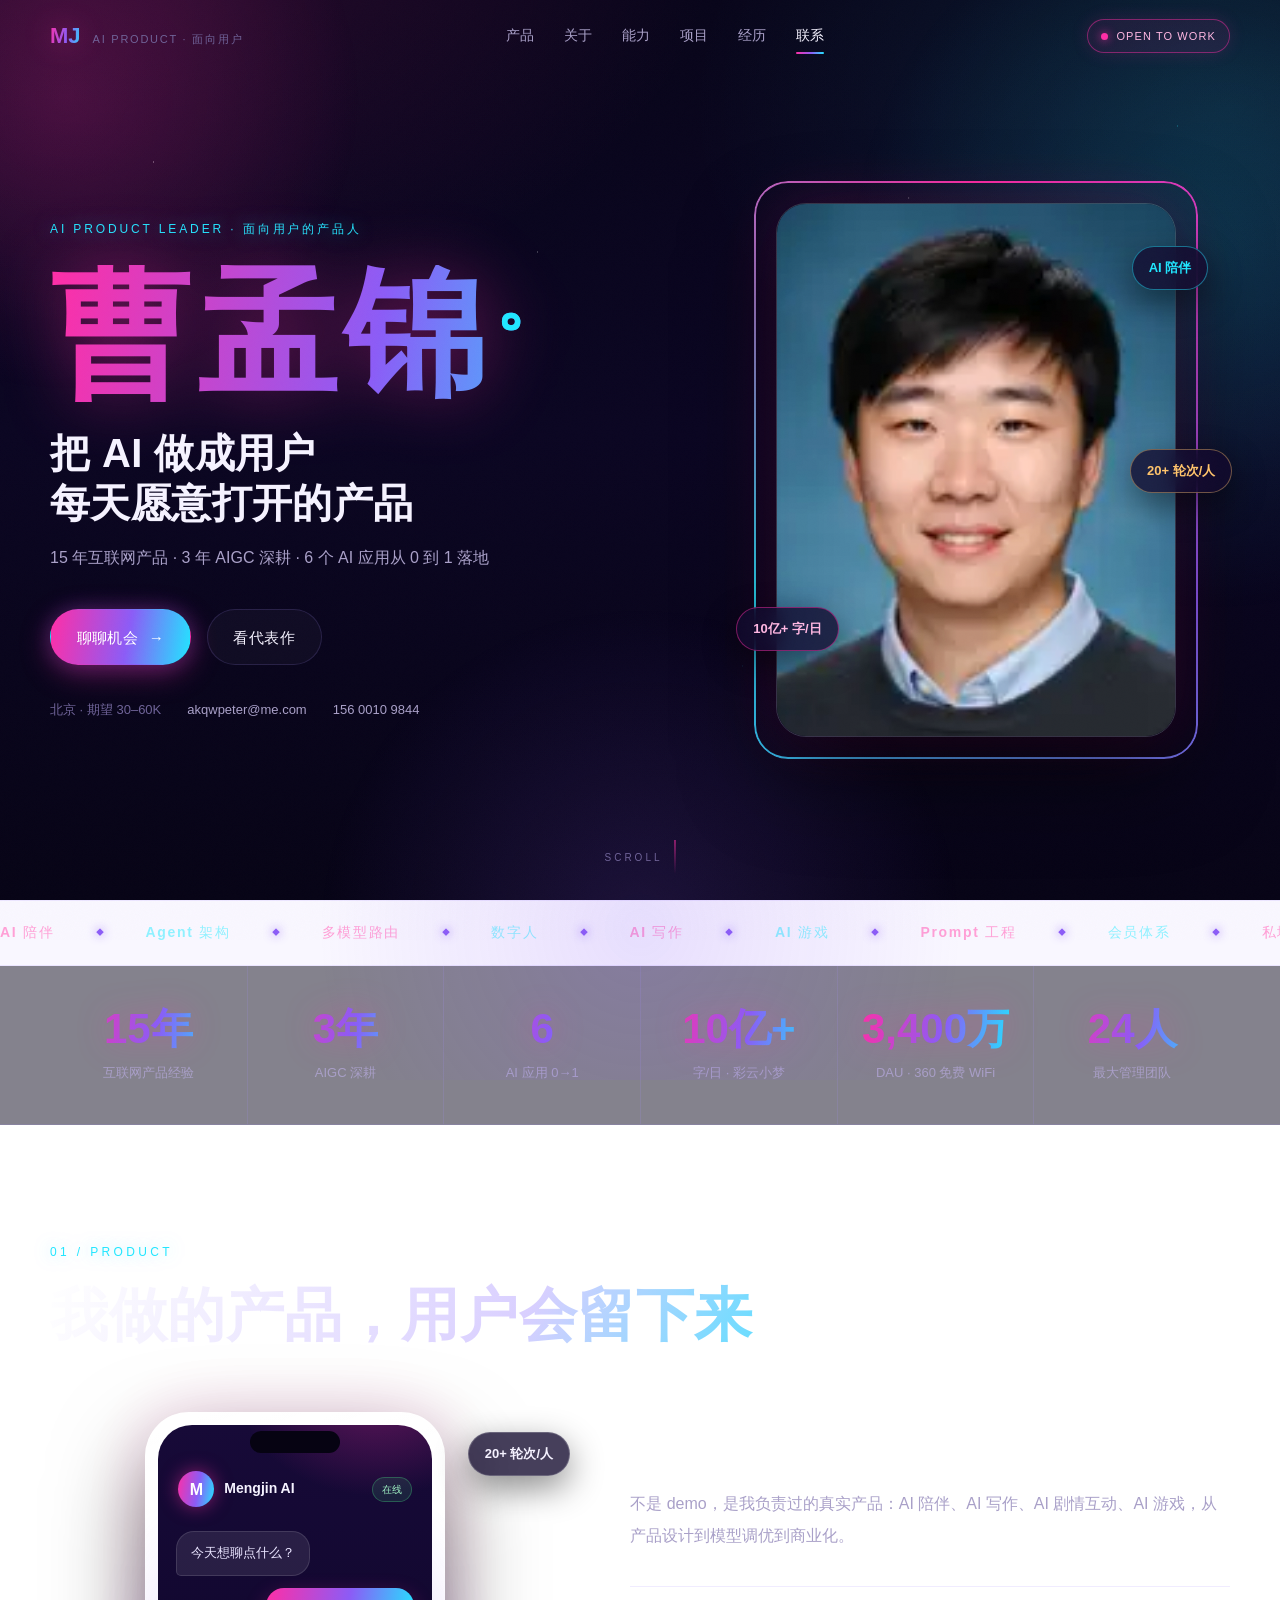
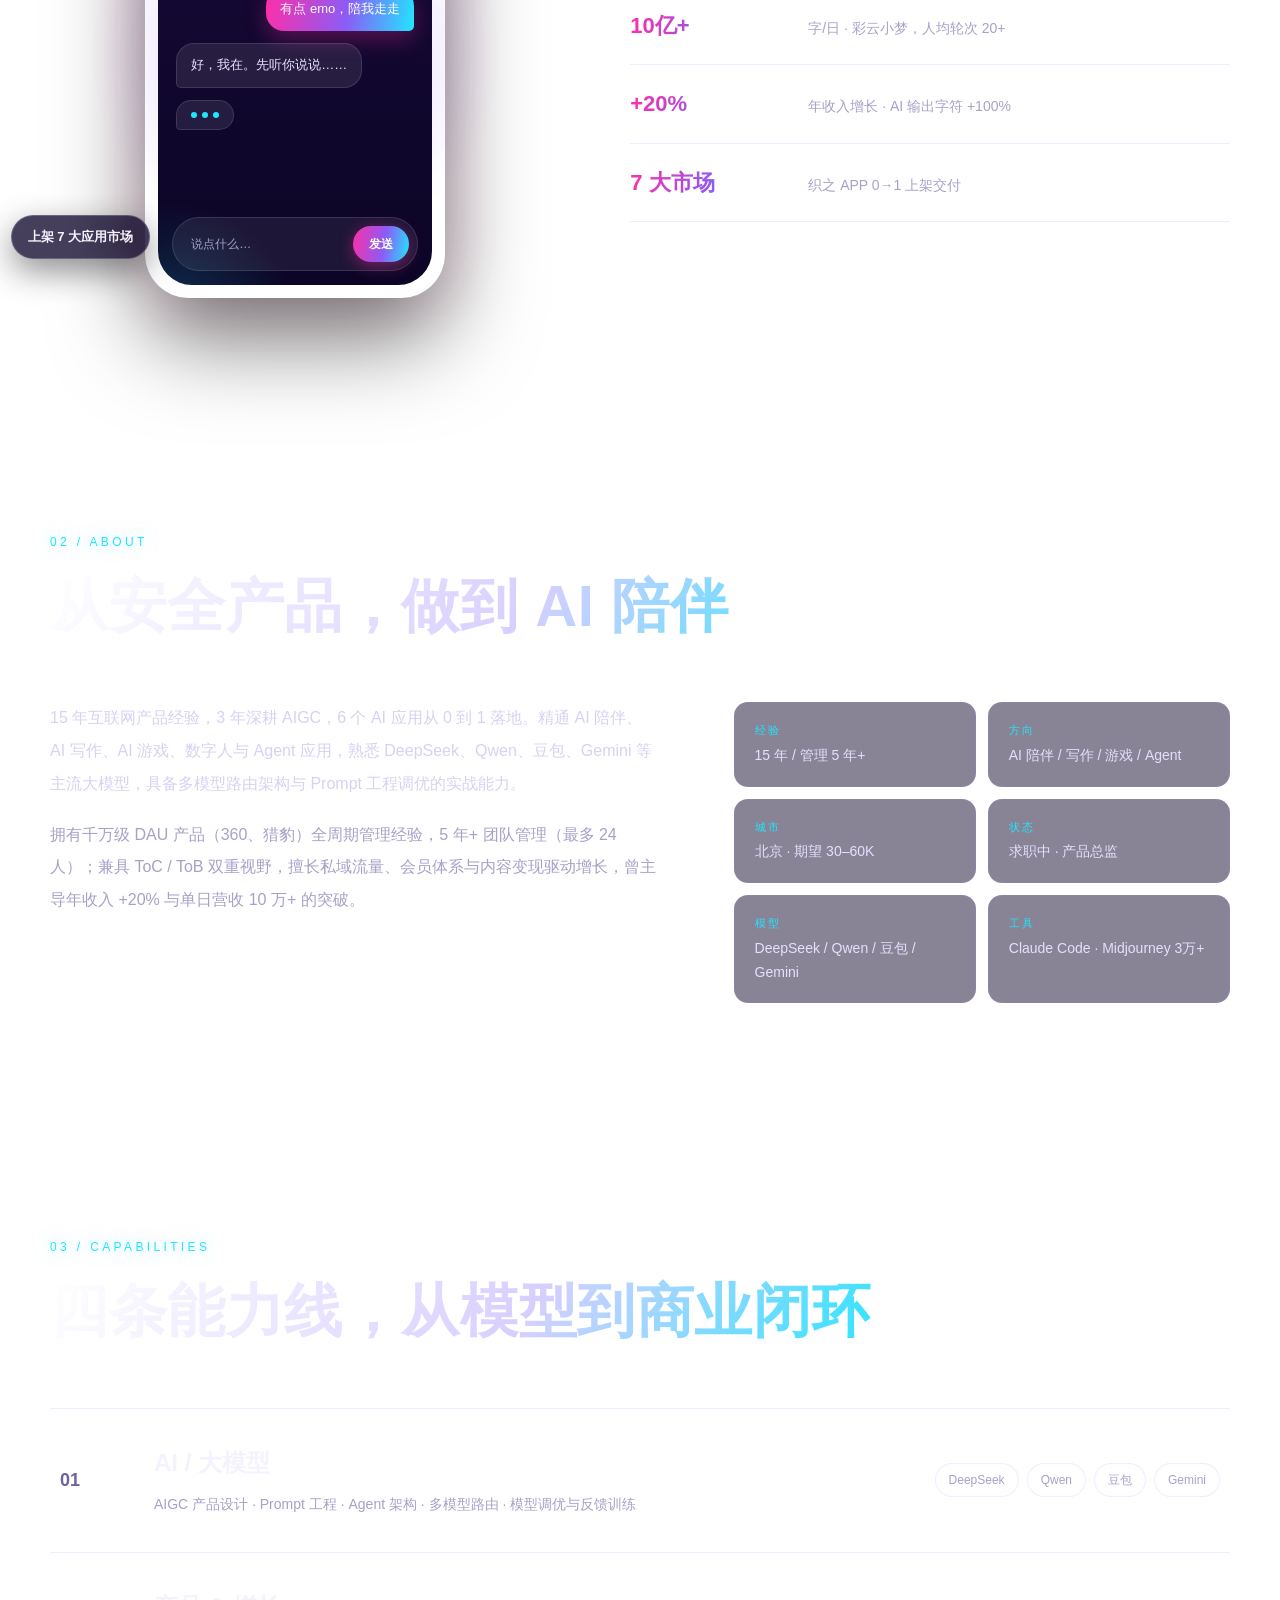
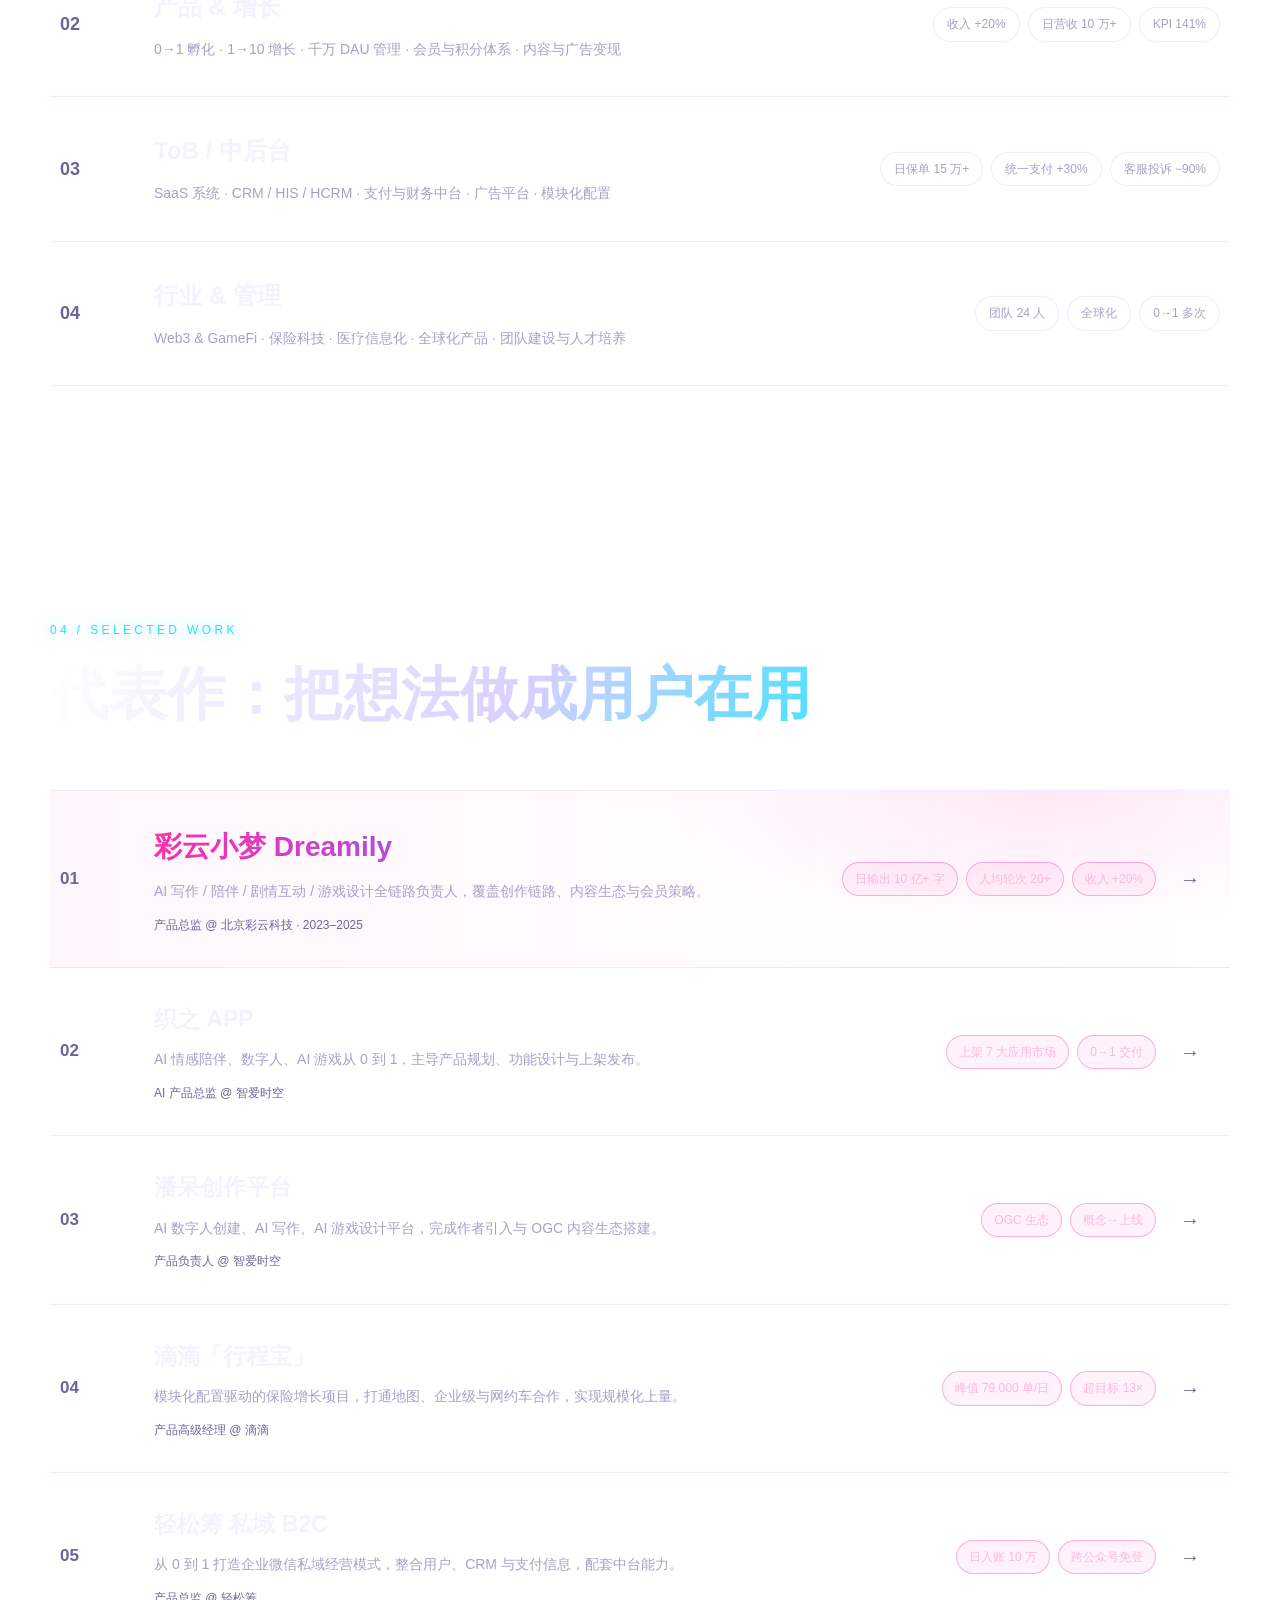
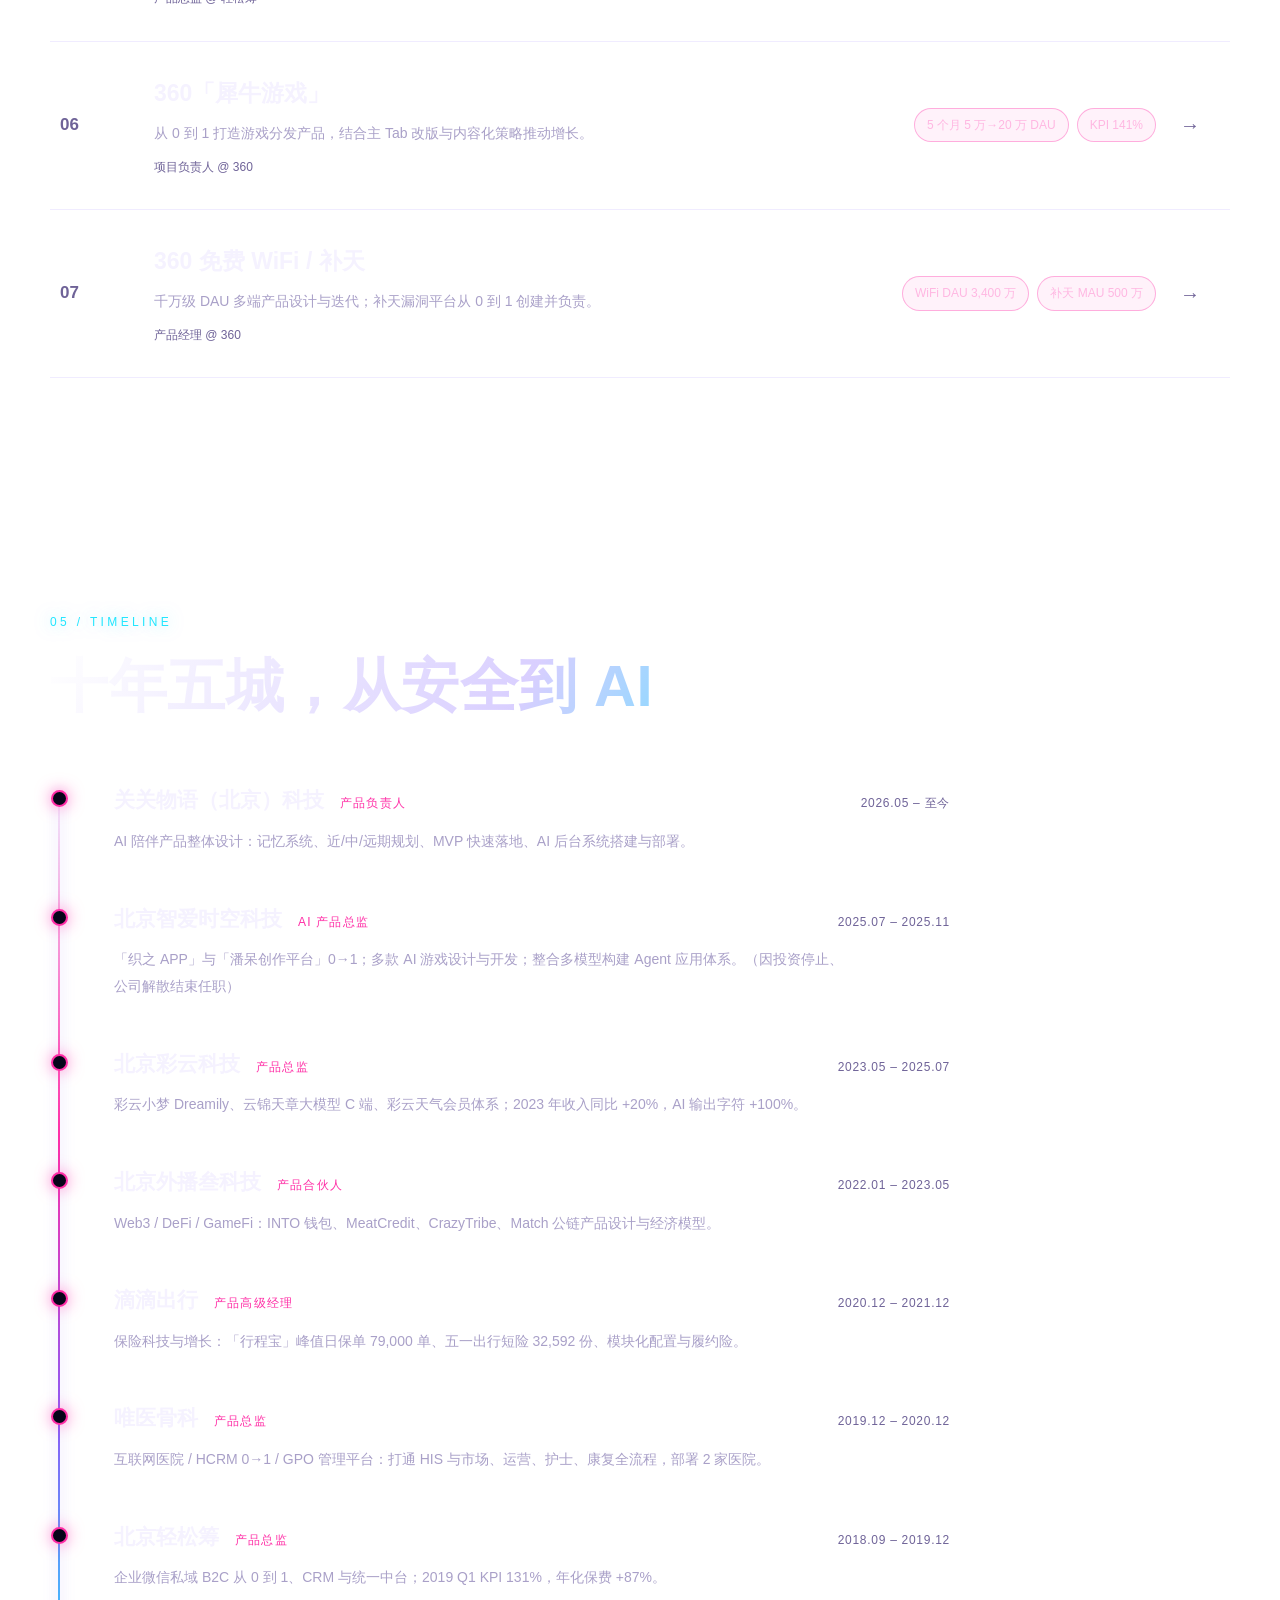
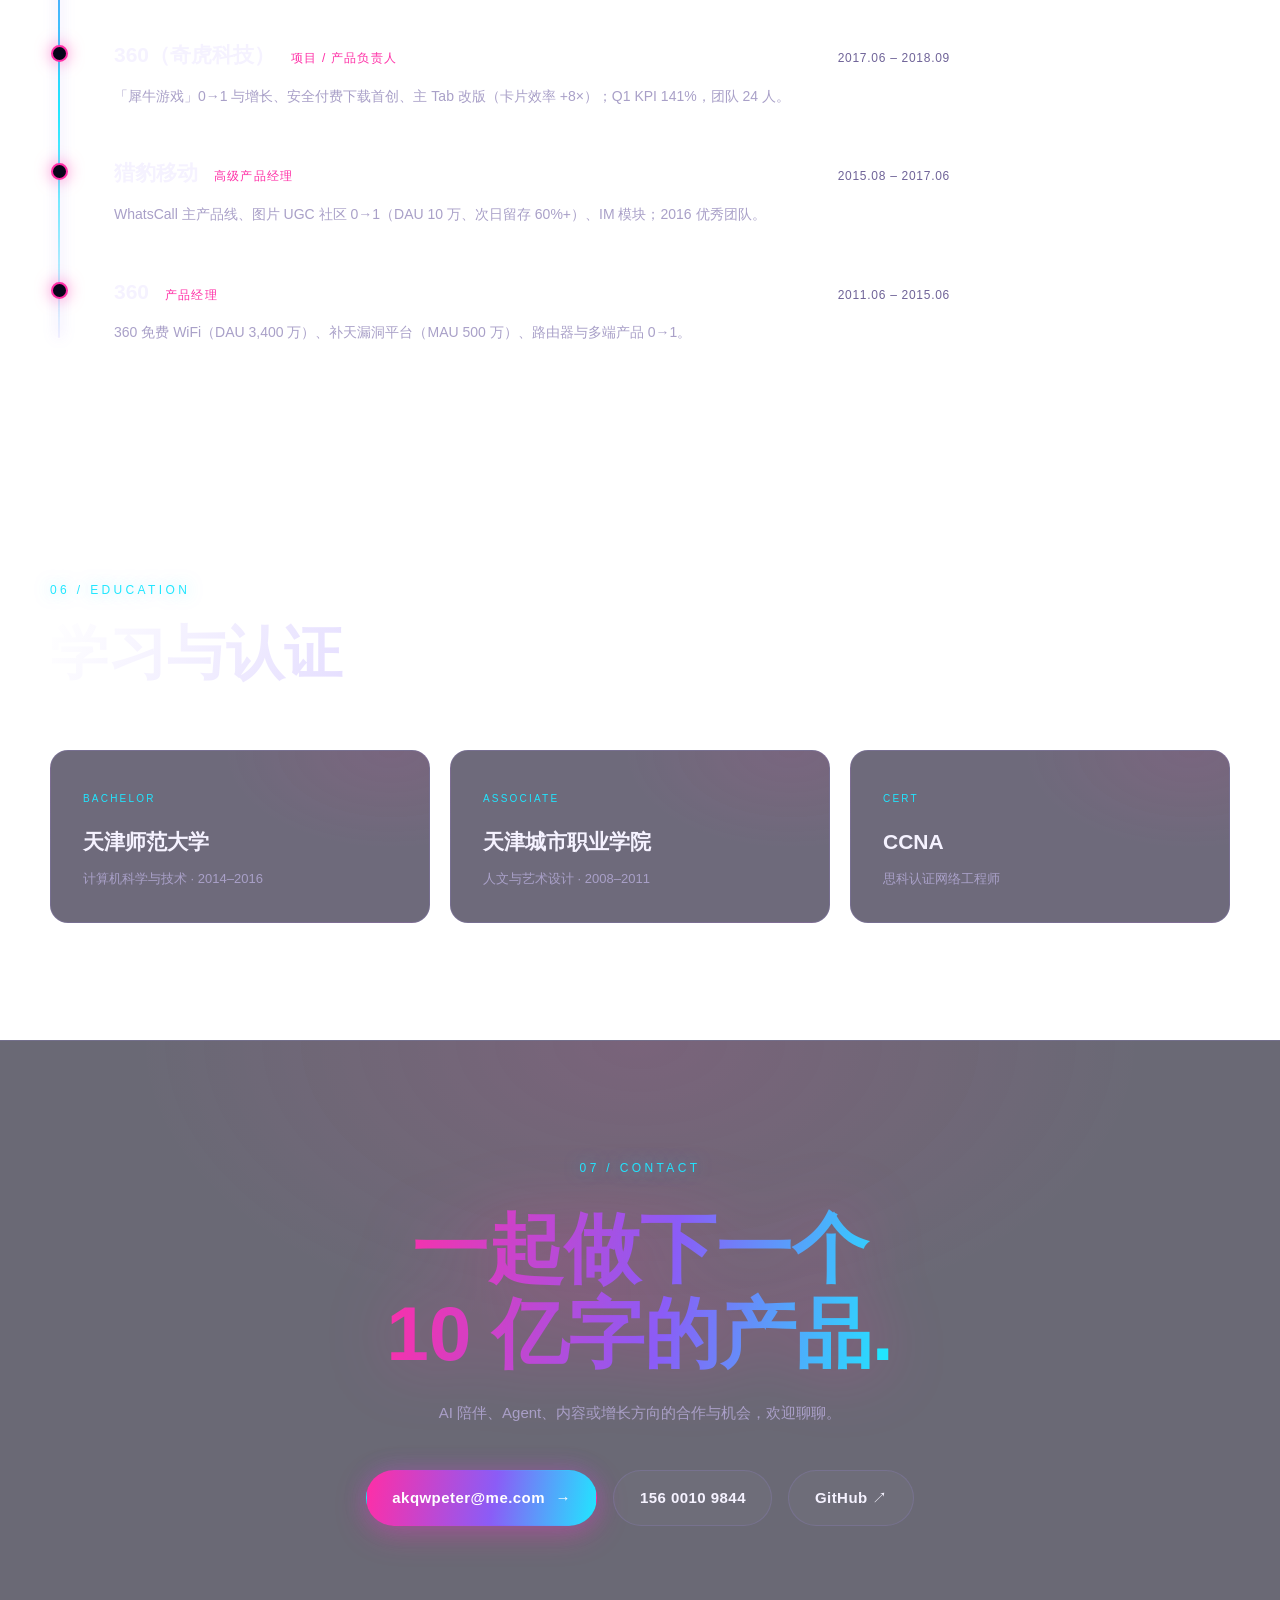
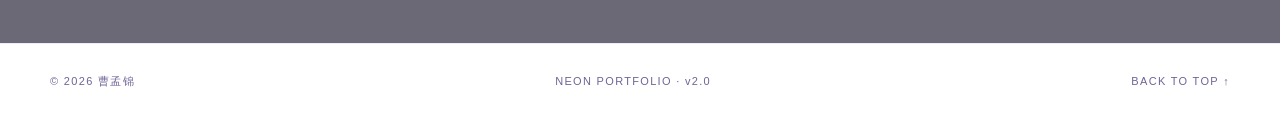
==== commit 762fe010: "redesign: 赛博霓虹 v2 面向用户产品感" ====
--- a/index.html
+++ b/index.html
@@ -4,29 +4,30 @@
   <meta charset="UTF-8">
   <meta name="viewport" content="width=device-width, initial-scale=1.0">
   <title>曹孟锦 · AI 产品总监</title>
-  <meta name="description" content="曹孟锦 — 15 年互联网产品经验、3 年 AIGC 深耕、6 个 AI 应用从 0 到 1。AI 陪伴 / AI 写作 / AI 游戏 / 数字人 / Agent。">
+  <meta name="description" content="曹孟锦 — 面向用户的 AI 产品人。15 年互联网产品经验、3 年 AIGC 深耕、6 个 AI 应用从 0 到 1。">
+  <meta name="theme-color" content="#08051a">
   <meta property="og:title" content="曹孟锦 · AI 产品总监">
-  <meta property="og:description" content="15 年互联网产品经验、3 年 AIGC 深耕、6 个 AI 应用从 0 到 1。">
+  <meta property="og:description" content="把 AI 做成用户每天愿意打开的产品。15 年互联网产品经验、6 个 AI 应用从 0 到 1。">
   <meta property="og:type" content="website">
-  <link rel="icon" href="data:image/svg+xml,%3Csvg%20xmlns='http://www.w3.org/2000/svg'%20viewBox='0%200%20100%20100'%3E%3Crect%20width='100'%20height='100'%20rx='20'%20fill='%2305070d'/%3E%3Ctext%20x='50'%20y='70'%20font-size='52'%20text-anchor='middle'%20fill='%2338e1ff'%20font-family='monospace'%20font-weight='bold'%3EMJ%3C/text%3E%3C/svg%3E">
+  <link rel="icon" href="data:image/svg+xml,%3Csvg%20xmlns='http://www.w3.org/2000/svg'%20viewBox='0%200%20100%20100'%3E%3Cdefs%3E%3ClinearGradient%20id='g'%20x1='0'%20y1='0'%20x2='1'%20y2='1'%3E%3Cstop%20stop-color='%23ff2ea6'/%3E%3Cstop%20offset='1'%20stop-color='%2321e6ff'/%3E%3C/linearGradient%3E%3C/defs%3E%3Crect%20width='100'%20height='100'%20rx='24'%20fill='%2308051a'/%3E%3Ctext%20x='50'%20y='70'%20font-size='52'%20text-anchor='middle'%20fill='url(%23g)'%20font-family='sans-serif'%20font-weight='bold'%3EMJ%3C/text%3E%3C/svg%3E">
   <link rel="preload" href="assets/fonts/unbounded-800.woff2" as="font" type="font/woff2" crossorigin>
-  <link rel="preload" href="assets/fonts/jetbrains-mono-400.woff2" as="font" type="font/woff2" crossorigin>
-  <link rel="preload" href="assets/fonts/jetbrains-mono-700.woff2" as="font" type="font/woff2" crossorigin>
   <link rel="stylesheet" href="assets/css/style.css">
 </head>
 <body>
   <a class="skip-link" href="#main">跳到主要内容</a>
-  <div class="bg-grid" aria-hidden="true"></div>
+  <div class="stars" aria-hidden="true"></div>
+  <div class="aurora" aria-hidden="true"></div>
   <div class="grain" aria-hidden="true"></div>
   <div class="scroll-progress" id="scrollProgress" aria-hidden="true"></div>
 
   <header class="site-header" id="siteHeader">
     <nav class="nav container" aria-label="主导航">
       <a class="brand" href="#top">
-        <span class="brand-mark">MJ<span class="brand-cursor">_</span></span>
-        <span class="brand-sub">AI PRODUCT LAB</span>
+        <span class="brand-mark">MJ</span>
+        <span class="brand-sub">AI PRODUCT · 面向用户</span>
       </a>
       <div class="nav-links" id="navLinks">
+        <a href="#product">产品</a>
         <a href="#about">关于</a>
         <a href="#capabilities">能力</a>
         <a href="#projects">项目</a>
@@ -45,83 +46,37 @@
   <main id="main">
     <section class="hero" id="top">
       <div class="hero-glow" id="heroGlow" aria-hidden="true"></div>
-      <div class="hud-text" aria-hidden="true">AGENT // MEMORY // ROUTING</div>
       <div class="container hero-inner">
         <div class="hero-copy">
-          <p class="overline mono">[ AI PRODUCT LEADER · BEIJING ]</p>
+          <p class="overline">AI PRODUCT LEADER · 面向用户的产品人</p>
           <h1 class="name">曹孟锦</h1>
-          <p class="role mono">AI 产品总监 <span class="role-slash">/</span> AI Product Director</p>
-          <p class="hero-line">15 年互联网产品经验 <span class="dot-sep">·</span> 3 年 AIGC 深耕 <span class="dot-sep">·</span> <em>6 个 AI 应用 0→1</em></p>
+          <p class="headline">把 AI 做成用户<br>每天愿意打开的产品</p>
+          <p class="hero-sub">15 年互联网产品 · 3 年 AIGC 深耕 · 6 个 AI 应用从 0 到 1 落地</p>
           <div class="hero-cta">
-            <a class="btn btn-primary" href="mailto:akqwpeter@me.com">联系我 <span class="btn-arrow" aria-hidden="true">→</span></a>
+            <a class="btn btn-primary" href="mailto:akqwpeter@me.com">聊聊机会 <span class="btn-arrow" aria-hidden="true">→</span></a>
             <a class="btn btn-ghost" href="#projects">看代表作</a>
           </div>
-          <ul class="hero-meta mono">
-            <li>北京 · 期望 30–60K</li>
-            <li><a href="mailto:akqwpeter@me.com">akqwpeter@me.com</a></li>
-            <li><a href="tel:+8615600109844">156 0010 9844</a></li>
-          </ul>
-        </div>
-        <div class="hero-visual terminal-wrap" id="terminalWrap">
-          <div class="hud-ring" aria-hidden="true"></div>
-          <div class="terminal" role="img" aria-label="伪终端展示：曹孟锦，AI 产品总监，专注 AI 陪伴、写作、游戏、数字人与 Agent 应用">
-            <div class="terminal-bar">
-              <span class="dot dot-r" aria-hidden="true"></span>
-              <span class="dot dot-y" aria-hidden="true"></span>
-              <span class="dot dot-g" aria-hidden="true"></span>
-              <span class="terminal-title mono">mengjin@agent: ~/ai-products</span>
-            </div>
-            <div class="terminal-body mono">
-              <p><span class="prompt">$</span> whoami</p>
-              <p class="out">曹孟锦 — AI 产品总监</p>
-              <p><span class="prompt">$</span> focus</p>
-              <p class="out">AI 陪伴 · AI 写作 · AI 游戏 · 数字人 · Agent</p>
-              <p><span class="prompt">$</span> models</p>
-              <p class="out">deepseek / qwen / doubao / gemini</p>
-              <p><span class="prompt">$</span> ship <span class="acc">--history</span></p>
-              <p class="ok">6 AI apps 0→1 ✔ &nbsp; 7 stores ✔</p>
-              <p><span class="prompt">$</span> memory <span class="acc">--scale</span></p>
-              <p class="ok">10亿+ 字/日 · 20+ 轮次/人 ✔</p>
-              <p><span class="prompt">$</span> status</p>
-              <p class="ok blink-cursor">open to work ▍</p>
-            </div>
-          </div>
-        </div>
-      </div>
-      <div class="hero-scroll mono" aria-hidden="true">SCROLL<span class="scroll-line"></span></div>
-    </section>
-
-    <section class="stats" aria-label="核心数据">
-      <div class="container stats-grid">
-        <div class="stat reveal">
-          <div class="stat-num" data-count="15" data-suffix="年">0</div>
-          <div class="stat-label">互联网产品经验</div>
-        </div>
-        <div class="stat reveal" style="--d:.06s">
-          <div class="stat-num" data-count="3" data-suffix="年">0</div>
-          <div class="stat-label">AIGC 深耕</div>
-        </div>
-        <div class="stat reveal" style="--d:.12s">
-          <div class="stat-num" data-count="6">0</div>
-          <div class="stat-label">AI 应用 0→1</div>
-        </div>
-        <div class="stat reveal" style="--d:.18s">
-          <div class="stat-num" data-count="10" data-suffix="亿+">0</div>
-          <div class="stat-label">字/日 · 彩云小梦</div>
-        </div>
-        <div class="stat reveal" style="--d:.24s">
-          <div class="stat-num" data-count="3400" data-suffix="万">0</div>
-          <div class="stat-label">DAU · 360 免费 WiFi</div>
-        </div>
-        <div class="stat reveal" style="--d:.3s">
-          <div class="stat-num" data-count="24" data-suffix="人">0</div>
-          <div class="stat-label">最大管理团队</div>
-        </div>
-      </div>
-    </section>
-
-    <div class="marquee" aria-hidden="true">
-      <div class="marquee-track">
+          <div class="hero-meta">
+            <span>北京 · 期望 30–60K</span>
+            <a href="mailto:akqwpeter@me.com">akqwpeter@me.com</a>
+            <a href="tel:+8615600109844">156 0010 9844</a>
+          </div>
+        </div>
+        <div class="hero-visual" aria-hidden="true">
+          <div class="portrait-orb">
+            <div class="orb-ring"></div>
+            <img src="assets/img/portrait.png" alt="曹孟锦" class="portrait">
+            <span class="float-chip chip-a">AI 陪伴</span>
+            <span class="float-chip chip-b">10亿+ 字/日</span>
+            <span class="float-chip chip-c">20+ 轮次/人</span>
+          </div>
+        </div>
+      </div>
+      <div class="hero-scroll" aria-hidden="true">SCROLL<span class="scroll-line"></span></div>
+    </section>
+
+    <div class="ribbon" aria-hidden="true">
+      <div class="ribbon-track">
         <span>AI 陪伴</span><i>◆</i>
         <span>Agent 架构</span><i>◆</i>
         <span>多模型路由</span><i>◆</i>
@@ -129,7 +84,6 @@
         <span>AI 写作</span><i>◆</i>
         <span>AI 游戏</span><i>◆</i>
         <span>Prompt 工程</span><i>◆</i>
-        <span>模型调优</span><i>◆</i>
         <span>会员体系</span><i>◆</i>
         <span>私域流量</span><i>◆</i>
         <span>商业化变现</span><i>◆</i>
@@ -141,7 +95,6 @@
         <span>AI 写作</span><i>◆</i>
         <span>AI 游戏</span><i>◆</i>
         <span>Prompt 工程</span><i>◆</i>
-        <span>模型调优</span><i>◆</i>
         <span>会员体系</span><i>◆</i>
         <span>私域流量</span><i>◆</i>
         <span>商业化变现</span><i>◆</i>
@@ -149,28 +102,107 @@
       </div>
     </div>
 
+    <section class="stats" aria-label="核心数据">
+      <div class="container stats-grid">
+        <div class="stat reveal">
+          <div class="stat-num" data-count="15" data-suffix="年">0</div>
+          <div class="stat-label">互联网产品经验</div>
+        </div>
+        <div class="stat reveal" style="--d:.06s">
+          <div class="stat-num" data-count="3" data-suffix="年">0</div>
+          <div class="stat-label">AIGC 深耕</div>
+        </div>
+        <div class="stat reveal" style="--d:.12s">
+          <div class="stat-num" data-count="6">0</div>
+          <div class="stat-label">AI 应用 0→1</div>
+        </div>
+        <div class="stat reveal" style="--d:.18s">
+          <div class="stat-num" data-count="10" data-suffix="亿+">0</div>
+          <div class="stat-label">字/日 · 彩云小梦</div>
+        </div>
+        <div class="stat reveal" style="--d:.24s">
+          <div class="stat-num" data-count="3400" data-suffix="万">0</div>
+          <div class="stat-label">DAU · 360 免费 WiFi</div>
+        </div>
+        <div class="stat reveal" style="--d:.3s">
+          <div class="stat-num" data-count="24" data-suffix="人">0</div>
+          <div class="stat-label">最大管理团队</div>
+        </div>
+      </div>
+    </section>
+
+    <section class="section product" id="product">
+      <div class="container">
+        <header class="section-head reveal">
+          <p class="section-index">01 / PRODUCT</p>
+          <h2>我做的产品，用户会留下来</h2>
+        </header>
+        <div class="product-grid">
+          <div class="phone-wrap reveal">
+            <div class="phone-glow" aria-hidden="true"></div>
+            <div class="phone" role="img" aria-label="AI 陪伴产品界面示意：一个陪伴对话应用">
+              <div class="phone-notch" aria-hidden="true"></div>
+              <div class="phone-screen">
+                <div class="app-head">
+                  <span class="app-avatar" aria-hidden="true">M</span>
+                  <span class="app-name">Mengjin AI</span>
+                  <span class="app-online">在线</span>
+                </div>
+                <div class="chat">
+                  <div class="bubble ai">今天想聊点什么？</div>
+                  <div class="bubble me">有点 emo，陪我走走</div>
+                  <div class="bubble ai">好，我在。先听你说说……</div>
+                  <div class="bubble ai typing"><span></span><span></span><span></span></div>
+                </div>
+                <div class="app-input">
+                  <span class="input-text">说点什么…</span>
+                  <span class="send-btn">发送</span>
+                </div>
+              </div>
+            </div>
+            <span class="float-chip chip-phone-1">20+ 轮次/人</span>
+            <span class="float-chip chip-phone-2">上架 7 大应用市场</span>
+          </div>
+          <div class="product-copy reveal" style="--d:.12s">
+            <p>不是 demo，是我负责过的真实产品：AI 陪伴、AI 写作、AI 剧情互动、AI 游戏，从产品设计到模型调优到商业化。</p>
+            <ul class="product-points">
+              <li>
+                <span class="point-num">10亿+</span>
+                <span class="point-desc">字/日 · 彩云小梦，人均轮次 20+</span>
+              </li>
+              <li>
+                <span class="point-num">+20%</span>
+                <span class="point-desc">年收入增长 · AI 输出字符 +100%</span>
+              </li>
+              <li>
+                <span class="point-num">7 大市场</span>
+                <span class="point-desc">织之 APP 0→1 上架交付</span>
+              </li>
+            </ul>
+          </div>
+        </div>
+      </div>
+    </section>
+
     <section class="section about" id="about">
       <div class="container">
         <header class="section-head reveal">
-          <p class="section-index mono">01 / ABOUT</p>
-          <h2>把大模型，做成有人情味的产品</h2>
+          <p class="section-index">02 / ABOUT</p>
+          <h2>从安全产品，做到 AI 陪伴</h2>
         </header>
         <div class="about-grid">
-          <figure class="portrait-frame reveal">
-            <img src="assets/img/portrait.png" alt="曹孟锦的照片">
-            <span class="scanline" aria-hidden="true"></span>
-            <figcaption class="mono">PORTRAIT // 2026</figcaption>
-          </figure>
-          <div class="about-copy reveal" style="--d:.12s">
+          <div class="about-copy reveal">
             <p>15 年互联网产品经验，3 年深耕 AIGC，6 个 AI 应用从 0 到 1 落地。精通 AI 陪伴、AI 写作、AI 游戏、数字人与 Agent 应用，熟悉 DeepSeek、Qwen、豆包、Gemini 等主流大模型，具备多模型路由架构与 Prompt 工程调优的实战能力。</p>
-            <p>拥有千万级 DAU 产品（360、猎豹）全周期管理经验，5 年+ 团队管理（最多 24 人）；兼具 ToC / ToB 双重视野，擅长私域流量、会员体系与内容变现驱动增长，曾主导年收入 +20% 增长与单日营收 10 万+ 突破。</p>
-            <ul class="facts mono">
-              <li><span>NAME</span>曹孟锦</li>
-              <li><span>CITY</span>北京</li>
-              <li><span>EXP</span>15 年 / 管理 5 年+</li>
-              <li><span>STATUS</span>求职中 · 产品总监</li>
-            </ul>
-          </div>
+            <p>拥有千万级 DAU 产品（360、猎豹）全周期管理经验，5 年+ 团队管理（最多 24 人）；兼具 ToC / ToB 双重视野，擅长私域流量、会员体系与内容变现驱动增长，曾主导年收入 +20% 与单日营收 10 万+ 的突破。</p>
+          </div>
+          <ul class="facts reveal" style="--d:.12s">
+            <li><span>经验</span>15 年 / 管理 5 年+</li>
+            <li><span>方向</span>AI 陪伴 / 写作 / 游戏 / Agent</li>
+            <li><span>城市</span>北京 · 期望 30–60K</li>
+            <li><span>状态</span>求职中 · 产品总监</li>
+            <li><span>模型</span>DeepSeek / Qwen / 豆包 / Gemini</li>
+            <li><span>工具</span>Claude Code · Midjourney 3万+</li>
+          </ul>
         </div>
       </div>
     </section>
@@ -178,44 +210,40 @@
     <section class="section capabilities" id="capabilities">
       <div class="container">
         <header class="section-head reveal">
-          <p class="section-index mono">02 / CAPABILITIES</p>
+          <p class="section-index">03 / CAPABILITIES</p>
           <h2>四条能力线，从模型到商业闭环</h2>
         </header>
-        <div class="cap-grid">
-          <article class="cap reveal">
-            <span class="cap-num mono">01</span>
-            <div class="cap-icon" aria-hidden="true">
-              <svg viewBox="0 0 24 24" fill="none"><path d="M13 3 4 14h6l-1 7 9-11h-6l1-7Z" stroke="currentColor" stroke-width="1.5" stroke-linejoin="round"/></svg>
-            </div>
-            <h3>AI / 大模型</h3>
-            <p>AIGC 产品设计 · Prompt 工程 · Agent 架构 · 多模型路由 · AI 陪伴 & 数字人 · AI 写作 & 游戏 · 模型调优 & 反馈训练</p>
-            <div class="cap-tags"><span>DeepSeek</span><span>Qwen</span><span>豆包</span><span>Gemini</span><span>Midjourney 3万+</span></div>
-          </article>
-          <article class="cap reveal" style="--d:.08s">
-            <span class="cap-num mono">02</span>
-            <div class="cap-icon" aria-hidden="true">
-              <svg viewBox="0 0 24 24" fill="none"><path d="M3 17l6-6 4 4 8-9" stroke="currentColor" stroke-width="1.5" stroke-linecap="round" stroke-linejoin="round"/><path d="M15 6h6v6" stroke="currentColor" stroke-width="1.5" stroke-linecap="round" stroke-linejoin="round"/></svg>
-            </div>
-            <h3>产品 & 增长</h3>
-            <p>0→1 孵化 · 1→10 增长 · 千万 DAU 管理 · 会员/积分体系 · 私域流量运营 · 内容与广告变现 · AB 测试与数据驱动</p>
+        <div class="cap-list">
+          <article class="cap-row reveal">
+            <span class="cap-index">01</span>
+            <div class="cap-main">
+              <h3>AI / 大模型</h3>
+              <p>AIGC 产品设计 · Prompt 工程 · Agent 架构 · 多模型路由 · 模型调优与反馈训练</p>
+            </div>
+            <div class="cap-tags"><span>DeepSeek</span><span>Qwen</span><span>豆包</span><span>Gemini</span></div>
+          </article>
+          <article class="cap-row reveal">
+            <span class="cap-index">02</span>
+            <div class="cap-main">
+              <h3>产品 & 增长</h3>
+              <p>0→1 孵化 · 1→10 增长 · 千万 DAU 管理 · 会员与积分体系 · 内容与广告变现</p>
+            </div>
             <div class="cap-tags"><span>收入 +20%</span><span>日营收 10 万+</span><span>KPI 141%</span></div>
           </article>
-          <article class="cap reveal" style="--d:.16s">
-            <span class="cap-num mono">03</span>
-            <div class="cap-icon" aria-hidden="true">
-              <svg viewBox="0 0 24 24" fill="none"><path d="M12 3l9 5-9 5-9-5 9-5Z" stroke="currentColor" stroke-width="1.5" stroke-linejoin="round"/><path d="M3 13l9 5 9-5" stroke="currentColor" stroke-width="1.5" stroke-linejoin="round"/><path d="M3 18l9 5 9-5" stroke="currentColor" stroke-width="1.5" stroke-linejoin="round"/></svg>
-            </div>
-            <h3>ToB / 中后台</h3>
-            <p>SaaS 系统 · CRM / HIS / HCRM · 支付与财务中台 · 广告平台 · SKU 体系 · GPO 采购管理 · 模块化配置平台</p>
+          <article class="cap-row reveal">
+            <span class="cap-index">03</span>
+            <div class="cap-main">
+              <h3>ToB / 中后台</h3>
+              <p>SaaS 系统 · CRM / HIS / HCRM · 支付与财务中台 · 广告平台 · 模块化配置</p>
+            </div>
             <div class="cap-tags"><span>日保单 15 万+</span><span>统一支付 +30%</span><span>客服投诉 −90%</span></div>
           </article>
-          <article class="cap reveal" style="--d:.24s">
-            <span class="cap-num mono">04</span>
-            <div class="cap-icon" aria-hidden="true">
-              <svg viewBox="0 0 24 24" fill="none"><circle cx="9" cy="8" r="3" stroke="currentColor" stroke-width="1.5"/><circle cx="17" cy="10" r="2.2" stroke="currentColor" stroke-width="1.5"/><path d="M3 20c.8-3.4 3-5 6-5s5.2 1.6 6 5M15.5 15.2c2.4.2 4 1.6 4.7 4.3" stroke="currentColor" stroke-width="1.5" stroke-linecap="round"/></svg>
-            </div>
-            <h3>行业 & 管理</h3>
-            <p>Web3 & GameFi · 保险科技 · 医疗信息化 · 游戏分发 · 全球化产品 · 团队建设与人才培养 · 跨部门协调</p>
+          <article class="cap-row reveal">
+            <span class="cap-index">04</span>
+            <div class="cap-main">
+              <h3>行业 & 管理</h3>
+              <p>Web3 & GameFi · 保险科技 · 医疗信息化 · 全球化产品 · 团队建设与人才培养</p>
+            </div>
             <div class="cap-tags"><span>团队 24 人</span><span>全球化</span><span>0→1 多次</span></div>
           </article>
         </div>
@@ -225,67 +253,79 @@
     <section class="section projects" id="projects">
       <div class="container">
         <header class="section-head reveal">
-          <p class="section-index mono">03 / SELECTED WORK</p>
-          <h2>代表作：从模型到用户的距离</h2>
-        </header>
-        <div class="proj-grid">
-          <article class="proj wide reveal">
-            <div>
-              <span class="proj-num mono">01 — FLAGSHIP</span>
+          <p class="section-index">04 / SELECTED WORK</p>
+          <h2>代表作：把想法做成用户在用</h2>
+        </header>
+        <div class="proj-list">
+          <article class="proj-row flagship reveal">
+            <span class="proj-index">01</span>
+            <div class="proj-main">
               <h3>彩云小梦 Dreamily</h3>
-              <p>AI 写作 / 陪伴 / 剧情互动 / 游戏设计全链路产品负责人，覆盖创作链路、内容生态、会员策略与模型调优，驱动体验与增长持续迭代。</p>
-              <p class="proj-co mono">产品总监 @ 北京彩云科技 · 2023–2025</p>
-            </div>
-            <div class="proj-kpis"><span>日输出 10 亿+ 字</span><span>人均轮次 20+</span><span>收入 +20%</span><span>AI 字符 +100%</span></div>
-            <span class="proj-arrow mono" aria-hidden="true">↗</span>
-          </article>
-          <article class="proj reveal">
-            <span class="proj-num mono">02</span>
-            <h3>织之 APP</h3>
-            <p>AI 情感陪伴、数字人、AI 游戏从 0 到 1，主导产品规划、功能设计与上架发布。</p>
+              <p>AI 写作 / 陪伴 / 剧情互动 / 游戏设计全链路负责人，覆盖创作链路、内容生态与会员策略。</p>
+              <span class="proj-co">产品总监 @ 北京彩云科技 · 2023–2025</span>
+            </div>
+            <div class="proj-kpis"><span>日输出 10 亿+ 字</span><span>人均轮次 20+</span><span>收入 +20%</span></div>
+            <span class="proj-arrow" aria-hidden="true">→</span>
+          </article>
+          <article class="proj-row reveal">
+            <span class="proj-index">02</span>
+            <div class="proj-main">
+              <h3>织之 APP</h3>
+              <p>AI 情感陪伴、数字人、AI 游戏从 0 到 1，主导产品规划、功能设计与上架发布。</p>
+              <span class="proj-co">AI 产品总监 @ 智爱时空</span>
+            </div>
             <div class="proj-kpis"><span>上架 7 大应用市场</span><span>0→1 交付</span></div>
-            <p class="proj-co mono">AI 产品总监 @ 智爱时空</p>
-            <span class="proj-arrow mono" aria-hidden="true">↗</span>
-          </article>
-          <article class="proj reveal" style="--d:.08s">
-            <span class="proj-num mono">03</span>
-            <h3>潘呆创作平台</h3>
-            <p>AI 数字人创建、AI 写作、AI 游戏设计平台，完成作者引入与 OGC 内容生态搭建。</p>
+            <span class="proj-arrow" aria-hidden="true">→</span>
+          </article>
+          <article class="proj-row reveal">
+            <span class="proj-index">03</span>
+            <div class="proj-main">
+              <h3>潘呆创作平台</h3>
+              <p>AI 数字人创建、AI 写作、AI 游戏设计平台，完成作者引入与 OGC 内容生态搭建。</p>
+              <span class="proj-co">产品负责人 @ 智爱时空</span>
+            </div>
             <div class="proj-kpis"><span>OGC 生态</span><span>概念→上线</span></div>
-            <p class="proj-co mono">产品负责人 @ 智爱时空</p>
-            <span class="proj-arrow mono" aria-hidden="true">↗</span>
-          </article>
-          <article class="proj reveal">
-            <span class="proj-num mono">04</span>
-            <h3>滴滴「行程宝」</h3>
-            <p>模块化配置驱动的保险增长项目，打通地图、企业级与网约车合作，实现规模化上量。</p>
+            <span class="proj-arrow" aria-hidden="true">→</span>
+          </article>
+          <article class="proj-row reveal">
+            <span class="proj-index">04</span>
+            <div class="proj-main">
+              <h3>滴滴「行程宝」</h3>
+              <p>模块化配置驱动的保险增长项目，打通地图、企业级与网约车合作，实现规模化上量。</p>
+              <span class="proj-co">产品高级经理 @ 滴滴</span>
+            </div>
             <div class="proj-kpis"><span>峰值 79,000 单/日</span><span>超目标 13×</span></div>
-            <p class="proj-co mono">产品高级经理 @ 滴滴</p>
-            <span class="proj-arrow mono" aria-hidden="true">↗</span>
-          </article>
-          <article class="proj reveal" style="--d:.08s">
-            <span class="proj-num mono">05</span>
-            <h3>轻松筹 私域 B2C</h3>
-            <p>从 0 到 1 打造企业微信私域经营模式，整合用户、CRM 与支付信息，配套中台能力。</p>
+            <span class="proj-arrow" aria-hidden="true">→</span>
+          </article>
+          <article class="proj-row reveal">
+            <span class="proj-index">05</span>
+            <div class="proj-main">
+              <h3>轻松筹 私域 B2C</h3>
+              <p>从 0 到 1 打造企业微信私域经营模式，整合用户、CRM 与支付信息，配套中台能力。</p>
+              <span class="proj-co">产品总监 @ 轻松筹</span>
+            </div>
             <div class="proj-kpis"><span>日入账 10 万</span><span>跨公众号免登</span></div>
-            <p class="proj-co mono">产品总监 @ 轻松筹</p>
-            <span class="proj-arrow mono" aria-hidden="true">↗</span>
-          </article>
-          <article class="proj reveal">
-            <span class="proj-num mono">06</span>
-            <h3>360「犀牛游戏」</h3>
-            <p>从 0 到 1 打造游戏分发产品，结合主 Tab 改版与内容化策略推动增长。</p>
+            <span class="proj-arrow" aria-hidden="true">→</span>
+          </article>
+          <article class="proj-row reveal">
+            <span class="proj-index">06</span>
+            <div class="proj-main">
+              <h3>360「犀牛游戏」</h3>
+              <p>从 0 到 1 打造游戏分发产品，结合主 Tab 改版与内容化策略推动增长。</p>
+              <span class="proj-co">项目负责人 @ 360</span>
+            </div>
             <div class="proj-kpis"><span>5 个月 5 万→20 万 DAU</span><span>KPI 141%</span></div>
-            <p class="proj-co mono">项目负责人 @ 360</p>
-            <span class="proj-arrow mono" aria-hidden="true">↗</span>
-          </article>
-          <article class="proj reveal" style="--d:.08s">
-            <span class="proj-num mono">07</span>
-            <h3>360 免费 WiFi / 补天</h3>
-            <p>千万级 DAU 多端产品设计与迭代；补天漏洞平台从 0 到 1 创建并负责。</p>
+            <span class="proj-arrow" aria-hidden="true">→</span>
+          </article>
+          <article class="proj-row reveal">
+            <span class="proj-index">07</span>
+            <div class="proj-main">
+              <h3>360 免费 WiFi / 补天</h3>
+              <p>千万级 DAU 多端产品设计与迭代；补天漏洞平台从 0 到 1 创建并负责。</p>
+              <span class="proj-co">产品经理 @ 360</span>
+            </div>
             <div class="proj-kpis"><span>WiFi DAU 3,400 万</span><span>补天 MAU 500 万</span></div>
-            <p class="proj-co mono">产品经理 @ 360</p>
-            <span class="proj-arrow mono" aria-hidden="true">↗</span>
+            <span class="proj-arrow" aria-hidden="true">→</span>
           </article>
         </div>
       </div>
@@ -294,48 +334,48 @@
     <section class="section timeline-section" id="timeline">
       <div class="container">
         <header class="section-head reveal">
-          <p class="section-index mono">04 / TIMELINE</p>
+          <p class="section-index">05 / TIMELINE</p>
           <h2>十年五城，从安全到 AI</h2>
         </header>
         <ol class="timeline">
           <li class="tl-item reveal">
-            <div class="tl-head"><span class="tl-co">关关物语（北京）科技</span><span class="tl-role mono">产品负责人</span><span class="tl-date mono">2026.05 – 至今</span></div>
+            <div class="tl-head"><span class="tl-co">关关物语（北京）科技</span><span class="tl-role">产品负责人</span><span class="tl-date">2026.05 – 至今</span></div>
             <p class="tl-desc">AI 陪伴产品整体设计：记忆系统、近/中/远期规划、MVP 快速落地、AI 后台系统搭建与部署。</p>
           </li>
           <li class="tl-item reveal">
-            <div class="tl-head"><span class="tl-co">北京智爱时空科技</span><span class="tl-role mono">AI 产品总监</span><span class="tl-date mono">2025.07 – 2025.11</span></div>
+            <div class="tl-head"><span class="tl-co">北京智爱时空科技</span><span class="tl-role">AI 产品总监</span><span class="tl-date">2025.07 – 2025.11</span></div>
             <p class="tl-desc">「织之 APP」与「潘呆创作平台」0→1；多款 AI 游戏设计与开发；整合多模型构建 Agent 应用体系。（因投资停止、公司解散结束任职）</p>
           </li>
           <li class="tl-item reveal">
-            <div class="tl-head"><span class="tl-co">北京彩云科技</span><span class="tl-role mono">产品总监</span><span class="tl-date mono">2023.05 – 2025.07</span></div>
+            <div class="tl-head"><span class="tl-co">北京彩云科技</span><span class="tl-role">产品总监</span><span class="tl-date">2023.05 – 2025.07</span></div>
             <p class="tl-desc">彩云小梦 Dreamily、云锦天章大模型 C 端、彩云天气会员体系；2023 年收入同比 +20%，AI 输出字符 +100%。</p>
           </li>
           <li class="tl-item reveal">
-            <div class="tl-head"><span class="tl-co">北京外播叁科技</span><span class="tl-role mono">产品合伙人</span><span class="tl-date mono">2022.01 – 2023.05</span></div>
+            <div class="tl-head"><span class="tl-co">北京外播叁科技</span><span class="tl-role">产品合伙人</span><span class="tl-date">2022.01 – 2023.05</span></div>
             <p class="tl-desc">Web3 / DeFi / GameFi：INTO 钱包、MeatCredit、CrazyTribe、Match 公链产品设计与经济模型。</p>
           </li>
           <li class="tl-item reveal">
-            <div class="tl-head"><span class="tl-co">滴滴出行</span><span class="tl-role mono">产品高级经理</span><span class="tl-date mono">2020.12 – 2021.12</span></div>
+            <div class="tl-head"><span class="tl-co">滴滴出行</span><span class="tl-role">产品高级经理</span><span class="tl-date">2020.12 – 2021.12</span></div>
             <p class="tl-desc">保险科技与增长：「行程宝」峰值日保单 79,000 单、五一出行短险 32,592 份、模块化配置与履约险。</p>
           </li>
           <li class="tl-item reveal">
-            <div class="tl-head"><span class="tl-co">唯医骨科</span><span class="tl-role mono">产品总监</span><span class="tl-date mono">2019.12 – 2020.12</span></div>
+            <div class="tl-head"><span class="tl-co">唯医骨科</span><span class="tl-role">产品总监</span><span class="tl-date">2019.12 – 2020.12</span></div>
             <p class="tl-desc">互联网医院 / HCRM 0→1 / GPO 管理平台：打通 HIS 与市场、运营、护士、康复全流程，部署 2 家医院。</p>
           </li>
           <li class="tl-item reveal">
-            <div class="tl-head"><span class="tl-co">北京轻松筹</span><span class="tl-role mono">产品总监</span><span class="tl-date mono">2018.09 – 2019.12</span></div>
+            <div class="tl-head"><span class="tl-co">北京轻松筹</span><span class="tl-role">产品总监</span><span class="tl-date">2018.09 – 2019.12</span></div>
             <p class="tl-desc">企业微信私域 B2C 从 0 到 1、CRM 与统一中台；2019 Q1 KPI 131%，年化保费 +87%。</p>
           </li>
           <li class="tl-item reveal">
-            <div class="tl-head"><span class="tl-co">360（奇虎科技）</span><span class="tl-role mono">项目 / 产品负责人</span><span class="tl-date mono">2017.06 – 2018.09</span></div>
+            <div class="tl-head"><span class="tl-co">360（奇虎科技）</span><span class="tl-role">项目 / 产品负责人</span><span class="tl-date">2017.06 – 2018.09</span></div>
             <p class="tl-desc">「犀牛游戏」0→1 与增长、安全付费下载首创、主 Tab 改版（卡片效率 +8×）；Q1 KPI 141%，团队 24 人。</p>
           </li>
           <li class="tl-item reveal">
-            <div class="tl-head"><span class="tl-co">猎豹移动</span><span class="tl-role mono">高级产品经理</span><span class="tl-date mono">2015.08 – 2017.06</span></div>
+            <div class="tl-head"><span class="tl-co">猎豹移动</span><span class="tl-role">高级产品经理</span><span class="tl-date">2015.08 – 2017.06</span></div>
             <p class="tl-desc">WhatsCall 主产品线、图片 UGC 社区 0→1（DAU 10 万、次日留存 60%+）、IM 模块；2016 优秀团队。</p>
           </li>
           <li class="tl-item reveal">
-            <div class="tl-head"><span class="tl-co">360</span><span class="tl-role mono">产品经理</span><span class="tl-date mono">2011.06 – 2015.06</span></div>
+            <div class="tl-head"><span class="tl-co">360</span><span class="tl-role">产品经理</span><span class="tl-date">2011.06 – 2015.06</span></div>
             <p class="tl-desc">360 免费 WiFi（DAU 3,400 万）、补天漏洞平台（MAU 500 万）、路由器与多端产品 0→1。</p>
           </li>
         </ol>
@@ -345,24 +385,24 @@
     <section class="section education" id="education">
       <div class="container">
         <header class="section-head reveal">
-          <p class="section-index mono">05 / EDUCATION</p>
+          <p class="section-index">06 / EDUCATION</p>
           <h2>学习与认证</h2>
         </header>
         <div class="edu-grid">
           <div class="edu reveal">
-            <span class="edu-tag mono">BACHELOR</span>
+            <span class="edu-tag">BACHELOR</span>
             <h3>天津师范大学</h3>
-            <p class="mono">计算机科学与技术 · 2014–2016</p>
+            <p>计算机科学与技术 · 2014–2016</p>
           </div>
           <div class="edu reveal" style="--d:.08s">
-            <span class="edu-tag mono">ASSOCIATE</span>
+            <span class="edu-tag">ASSOCIATE</span>
             <h3>天津城市职业学院</h3>
-            <p class="mono">人文与艺术设计 · 2008–2011</p>
+            <p>人文与艺术设计 · 2008–2011</p>
           </div>
           <div class="edu reveal" style="--d:.16s">
-            <span class="edu-tag mono">CERT</span>
+            <span class="edu-tag">CERT</span>
             <h3>CCNA</h3>
-            <p class="mono">思科认证网络工程师</p>
+            <p>思科认证网络工程师</p>
           </div>
         </div>
       </div>
@@ -370,9 +410,9 @@
 
     <section class="section contact" id="contact">
       <div class="container contact-inner reveal">
-        <p class="section-index mono">06 / CONTACT</p>
-        <h2>Let's build AI products<br>people love<span class="accent-dot">.</span></h2>
-        <p class="contact-sub">如果有 AI 陪伴、Agent、内容或增长方向的合作与机会，欢迎联系。</p>
+        <p class="section-index">07 / CONTACT</p>
+        <h2>一起做下一个<br>10 亿字的产品<span class="accent-dot">.</span></h2>
+        <p class="contact-sub">AI 陪伴、Agent、内容或增长方向的合作与机会，欢迎聊聊。</p>
         <div class="contact-actions">
           <a class="btn btn-primary" href="mailto:akqwpeter@me.com">akqwpeter@me.com <span class="btn-arrow" aria-hidden="true">→</span></a>
           <a class="btn btn-ghost" href="tel:+8615600109844">156 0010 9844</a>
@@ -383,9 +423,9 @@
   </main>
 
   <footer class="site-footer">
-    <div class="container footer-inner mono">
+    <div class="container footer-inner">
       <span>© <span id="year">2026</span> 曹孟锦</span>
-      <span>DESIGNED & BUILT WITH AI // v1.0</span>
+      <span>NEON PORTFOLIO · v2.0</span>
       <a href="#top">BACK TO TOP ↑</a>
     </div>
   </footer>
--- a/assets/css/style.css
+++ b/assets/css/style.css
@@ -1,5 +1,5 @@
 /* ============================================================
-   mengjin-site — dark AI lab editorial theme
+   mengjin-site v2 — cyberpunk consumer product aesthetic
    ============================================================ */
 
 @font-face {
@@ -9,46 +9,22 @@
   font-style: normal;
   font-display: swap;
 }
-@font-face {
-  font-family: "Unbounded";
-  src: url("../fonts/unbounded-600.woff2") format("woff2");
-  font-weight: 600;
-  font-style: normal;
-  font-display: swap;
-}
-@font-face {
-  font-family: "JetBrains Mono";
-  src: url("../fonts/jetbrains-mono-400.woff2") format("woff2");
-  font-weight: 400;
-  font-style: normal;
-  font-display: swap;
-}
-@font-face {
-  font-family: "JetBrains Mono";
-  src: url("../fonts/jetbrains-mono-700.woff2") format("woff2");
-  font-weight: 700;
-  font-style: normal;
-  font-display: swap;
-}
-
 :root {
-  --bg: #05070d;
-  --bg-2: #0a101c;
-  --panel: rgba(13, 20, 34, 0.55);
-  --ink: #e9eef8;
-  --muted: #93a0b8;
-  --faint: #5b6b85;
-  --line: rgba(140, 160, 190, 0.14);
-  --cyan: #38e1ff;
-  --cyan-2: #8df3ff;
-  --amber: #ffb454;
-  --green: #4ade80;
+  --bg: #08051a;
+  --bg-2: #120a2e;
+  --ink: #f5f2ff;
+  --muted: #a9a0c8;
+  --faint: #6f6398;
+  --line: rgba(160, 140, 255, 0.16);
+  --pink: #ff2ea6;
+  --cyan: #21e6ff;
+  --violet: #8b5cf6;
+  --gold: #ffc46b;
   --display: "Unbounded", "PingFang SC", sans-serif;
-  --mono: "JetBrains Mono", ui-monospace, "SF Mono", Menlo, monospace;
-  --serif: "Songti SC", "Noto Serif CJK SC", "STSong", "SimSun", serif;
   --body: "PingFang SC", "Hiragino Sans GB", "Microsoft YaHei", "Helvetica Neue", sans-serif;
   --ease: cubic-bezier(0.16, 1, 0.3, 1);
-  --shadow: 0 30px 70px rgba(0, 0, 0, 0.45);
+  --grad-main: linear-gradient(100deg, var(--pink), var(--violet) 55%, var(--cyan));
+  --shadow: 0 30px 80px rgba(0, 0, 0, 0.5);
 }
 
 * {
@@ -67,9 +43,9 @@
   line-height: 1.7;
   color: var(--ink);
   background:
-    radial-gradient(900px 620px at 12% -10%, rgba(56, 225, 255, 0.10), transparent 60%),
-    radial-gradient(820px 520px at 96% 22%, rgba(255, 180, 84, 0.055), transparent 60%),
-    linear-gradient(180deg, #05070d 0%, #070b14 46%, #04060b 100%);
+    radial-gradient(1000px 640px at 8% -8%, rgba(255, 46, 166, 0.14), transparent 62%),
+    radial-gradient(900px 620px at 96% 12%, rgba(33, 230, 255, 0.10), transparent 60%),
+    linear-gradient(180deg, #08051a 0%, #0b0622 48%, #070416 100%);
   background-attachment: fixed;
   -webkit-font-smoothing: antialiased;
   text-rendering: optimizeLegibility;
@@ -77,8 +53,8 @@
 }
 
 ::selection {
-  background: var(--cyan);
-  color: #041018;
+  background: var(--pink);
+  color: #fff;
 }
 
 ::-webkit-scrollbar {
@@ -88,12 +64,9 @@
   background: var(--bg);
 }
 ::-webkit-scrollbar-thumb {
-  background: #1c2a42;
+  background: linear-gradient(180deg, var(--pink), var(--violet));
   border: 2px solid var(--bg);
   border-radius: 8px;
-}
-::-webkit-scrollbar-thumb:hover {
-  background: #2b3f60;
 }
 
 a {
@@ -117,11 +90,7 @@
 :focus-visible {
   outline: 2px solid var(--cyan);
   outline-offset: 3px;
-  border-radius: 2px;
-}
-
-.mono {
-  font-family: var(--mono);
+  border-radius: 4px;
 }
 
 .container {
@@ -135,31 +104,56 @@
   left: 16px;
   z-index: 200;
   padding: 10px 16px;
-  background: var(--cyan);
-  color: #041018;
-  font-family: var(--mono);
-  font-size: 13px;
-  border-radius: 4px;
+  background: var(--grad-main);
+  color: #fff;
+  font-size: 14px;
+  border-radius: 8px;
   transition: top 0.25s var(--ease);
 }
 .skip-link:focus {
   top: 12px;
 }
 
-/* ---------- atmosphere layers ---------- */
-
-.bg-grid {
+/* ---------- atmosphere ---------- */
+
+.stars {
   position: fixed;
   inset: 0;
   z-index: 0;
   pointer-events: none;
   background-image:
-    linear-gradient(var(--line) 1px, transparent 1px),
-    linear-gradient(90deg, var(--line) 1px, transparent 1px);
-  background-size: 64px 64px;
-  -webkit-mask-image: radial-gradient(ellipse 95% 72% at 50% 0%, #000 18%, transparent 78%);
-  mask-image: radial-gradient(ellipse 95% 72% at 50% 0%, #000 18%, transparent 78%);
-  opacity: 0.55;
+    radial-gradient(1.5px 1.5px at 12% 18%, rgba(255, 255, 255, 0.7), transparent 60%),
+    radial-gradient(1px 1px at 28% 62%, rgba(255, 46, 166, 0.6), transparent 60%),
+    radial-gradient(1.5px 1.5px at 42% 28%, rgba(255, 255, 255, 0.5), transparent 60%),
+    radial-gradient(1px 1px at 58% 74%, rgba(33, 230, 255, 0.6), transparent 60%),
+    radial-gradient(1.5px 1.5px at 71% 22%, rgba(255, 255, 255, 0.6), transparent 60%),
+    radial-gradient(1px 1px at 84% 56%, rgba(255, 46, 166, 0.5), transparent 60%),
+    radial-gradient(1.5px 1.5px at 92% 14%, rgba(33, 230, 255, 0.5), transparent 60%),
+    radial-gradient(1px 1px at 16% 86%, rgba(139, 92, 246, 0.6), transparent 60%),
+    radial-gradient(1px 1px at 66% 90%, rgba(255, 255, 255, 0.45), transparent 60%);
+  animation: twinkle 6s ease-in-out infinite alternate;
+}
+
+@keyframes twinkle {
+  from { opacity: 0.55; }
+  to { opacity: 1; }
+}
+
+.aurora {
+  position: fixed;
+  inset: -20%;
+  z-index: 0;
+  pointer-events: none;
+  background:
+    radial-gradient(420px 420px at 18% 22%, rgba(255, 46, 166, 0.20), transparent 70%),
+    radial-gradient(520px 520px at 82% 34%, rgba(33, 230, 255, 0.14), transparent 70%),
+    radial-gradient(460px 460px at 50% 88%, rgba(139, 92, 246, 0.16), transparent 70%);
+  animation: aurora-drift 22s ease-in-out infinite alternate;
+}
+
+@keyframes aurora-drift {
+  from { transform: translate3d(-2%, -1%, 0) scale(1); }
+  to { transform: translate3d(2%, 1.5%, 0) scale(1.06); }
 }
 
 .grain {
@@ -167,18 +161,9 @@
   inset: -40px;
   z-index: 120;
   pointer-events: none;
-  opacity: 0.05;
+  opacity: 0.045;
   mix-blend-mode: overlay;
   background-image: url("data:image/svg+xml,%3Csvg xmlns='http://www.w3.org/2000/svg' width='140' height='140'%3E%3Cfilter id='n'%3E%3CfeTurbulence type='fractalNoise' baseFrequency='0.9' numOctaves='2' stitchTiles='stitch'/%3E%3C/filter%3E%3Crect width='140' height='140' filter='url(%23n)' opacity='0.55'/%3E%3C/svg%3E");
-  animation: grain-shift 9s steps(6) infinite;
-}
-
-@keyframes grain-shift {
-  0%, 100% { transform: translate(0, 0); }
-  20% { transform: translate(-18px, 12px); }
-  40% { transform: translate(14px, -20px); }
-  60% { transform: translate(-10px, -14px); }
-  80% { transform: translate(18px, 16px); }
 }
 
 .scroll-progress {
@@ -188,12 +173,12 @@
   right: 0;
   height: 3px;
   z-index: 130;
-  background: linear-gradient(90deg, var(--cyan), var(--amber));
+  background: var(--grad-main);
   transform-origin: 0 50%;
   transform: scaleX(0);
 }
 
-/* ---------- header / nav ---------- */
+/* ---------- header ---------- */
 
 .site-header {
   position: fixed;
@@ -205,10 +190,20 @@
   transition: background 0.35s var(--ease), border-color 0.35s var(--ease), backdrop-filter 0.35s var(--ease);
 }
 .site-header.scrolled {
-  background: rgba(5, 8, 15, 0.78);
-  -webkit-backdrop-filter: blur(14px);
-  backdrop-filter: blur(14px);
+  background: rgba(8, 5, 26, 0.72);
+  -webkit-backdrop-filter: blur(18px);
+  backdrop-filter: blur(18px);
   border-bottom-color: var(--line);
+}
+.site-header.scrolled::after {
+  content: "";
+  position: absolute;
+  left: 0;
+  right: 0;
+  bottom: -1px;
+  height: 1px;
+  background: linear-gradient(90deg, transparent, var(--pink), var(--cyan), transparent);
+  opacity: 0.55;
 }
 
 .nav {
@@ -227,34 +222,29 @@
 .brand-mark {
   font-family: var(--display);
   font-weight: 800;
-  font-size: 20px;
-  letter-spacing: 0.02em;
-  color: var(--cyan);
-}
-.brand-cursor {
-  animation: blink 1.1s steps(1) infinite;
+  font-size: 22px;
+  background: var(--grad-main);
+  -webkit-background-clip: text;
+  background-clip: text;
+  color: transparent;
+  filter: drop-shadow(0 0 14px rgba(255, 46, 166, 0.45));
 }
 .brand-sub {
-  font-family: var(--mono);
-  font-size: 10px;
-  letter-spacing: 0.22em;
+  font-size: 11px;
+  letter-spacing: 0.16em;
   color: var(--faint);
 }
 
-@keyframes blink {
-  50% { opacity: 0; }
-}
-
 .nav-links {
   display: flex;
-  gap: 34px;
+  gap: 30px;
 }
 .nav-links a {
   position: relative;
   font-size: 14px;
   color: var(--muted);
+  padding: 6px 0;
   transition: color 0.25s;
-  padding: 6px 0;
 }
 .nav-links a::after {
   content: "";
@@ -262,8 +252,9 @@
   left: 0;
   bottom: 0;
   width: 100%;
-  height: 1px;
-  background: var(--cyan);
+  height: 2px;
+  border-radius: 2px;
+  background: var(--grad-main);
   transform: scaleX(0);
   transform-origin: right;
   transition: transform 0.35s var(--ease);
@@ -288,26 +279,26 @@
   display: inline-flex;
   align-items: center;
   gap: 8px;
-  padding: 6px 12px;
-  border: 1px solid rgba(74, 222, 128, 0.3);
+  padding: 7px 13px;
+  border: 1px solid rgba(255, 46, 166, 0.45);
   border-radius: 99px;
-  font-family: var(--mono);
-  font-size: 10px;
-  letter-spacing: 0.12em;
-  color: #b7f5cb;
-  background: rgba(74, 222, 128, 0.06);
+  font-size: 11px;
+  letter-spacing: 0.1em;
+  color: #ffb7e2;
+  background: rgba(255, 46, 166, 0.08);
+  box-shadow: 0 0 18px rgba(255, 46, 166, 0.14);
 }
 .status-dot {
-  width: 6px;
-  height: 6px;
+  width: 7px;
+  height: 7px;
   border-radius: 50%;
-  background: var(--green);
-  box-shadow: 0 0 10px rgba(74, 222, 128, 0.8);
+  background: var(--pink);
+  box-shadow: 0 0 10px rgba(255, 46, 166, 0.9);
   animation: pulse 2s ease-in-out infinite;
 }
 
 @keyframes pulse {
-  50% { opacity: 0.35; box-shadow: 0 0 4px rgba(74, 222, 128, 0.4); }
+  50% { opacity: 0.35; box-shadow: 0 0 4px rgba(255, 46, 166, 0.4); }
 }
 
 .nav-toggle {
@@ -319,12 +310,13 @@
 .nav-toggle span {
   width: 22px;
   height: 2px;
+  border-radius: 2px;
   background: var(--ink);
   transition: transform 0.3s var(--ease), opacity 0.3s;
 }
-.nav-toggle.open span:nth-child(1) { transform: translateY(7px) rotate(45deg); }
+.nav-toggle.open span:nth-child(1) { transform: translateY(7px) rotate(45deg); background: var(--pink); }
 .nav-toggle.open span:nth-child(2) { opacity: 0; }
-.nav-toggle.open span:nth-child(3) { transform: translateY(-7px) rotate(-45deg); }
+.nav-toggle.open span:nth-child(3) { transform: translateY(-7px) rotate(-45deg); background: var(--cyan); }
 
 /* ---------- hero ---------- */
 
@@ -333,7 +325,7 @@
   min-height: 100svh;
   display: flex;
   align-items: center;
-  padding: 120px 0 72px;
+  padding: 120px 0 80px;
   overflow: hidden;
 }
 
@@ -345,83 +337,60 @@
   transition: background 0.15s linear;
 }
 
-.hud-text {
-  position: absolute;
-  z-index: 0;
-  top: 18%;
-  left: 50%;
-  transform: translateX(-50%);
-  width: max-content;
-  font-family: var(--display);
-  font-weight: 800;
-  font-size: clamp(64px, 13vw, 180px);
-  letter-spacing: 0.06em;
-  color: transparent;
-  -webkit-text-stroke: 1px rgba(140, 160, 190, 0.09);
-  user-select: none;
-  white-space: nowrap;
-}
-
 .hero-inner {
   position: relative;
   z-index: 2;
   display: grid;
-  grid-template-columns: 1.05fr 0.95fr;
+  grid-template-columns: 1.08fr 0.92fr;
   gap: clamp(40px, 6vw, 90px);
   align-items: center;
 }
 
-.hero-copy .overline {
+.overline {
   font-size: 12px;
-  letter-spacing: 0.28em;
+  letter-spacing: 0.24em;
   color: var(--cyan);
   margin-bottom: 26px;
   animation: rise 0.9s var(--ease) both;
+  text-shadow: 0 0 18px rgba(33, 230, 255, 0.5);
 }
 
 .name {
-  font-family: var(--serif);
-  font-weight: 700;
-  font-size: clamp(64px, 11vw, 132px);
+  font-size: clamp(68px, 12vw, 140px);
+  font-weight: 800;
   line-height: 0.98;
   letter-spacing: 0.05em;
-  color: #f2f6ff;
-  text-shadow: 0 0 46px rgba(56, 225, 255, 0.16);
+  background: var(--grad-main);
+  -webkit-background-clip: text;
+  background-clip: text;
+  color: transparent;
+  filter: drop-shadow(0 0 34px rgba(255, 46, 166, 0.4));
   animation: rise 1s 0.08s var(--ease) both;
 }
 .name::after {
   content: "。";
   color: var(--cyan);
-  font-size: 0.55em;
+  font-size: 0.5em;
   vertical-align: top;
-  margin-left: 0.08em;
-}
-
-.role {
-  margin-top: 18px;
-  font-size: clamp(13px, 1.5vw, 16px);
-  letter-spacing: 0.12em;
+  margin-left: 0.06em;
+  -webkit-text-fill-color: var(--cyan);
+}
+
+.headline {
+  margin-top: 26px;
+  font-size: clamp(24px, 3.4vw, 40px);
+  font-weight: 650;
+  line-height: 1.25;
+  letter-spacing: 0.01em;
+  color: var(--ink);
+  animation: rise 1s 0.16s var(--ease) both;
+}
+
+.hero-sub {
+  margin-top: 16px;
+  font-size: 16px;
   color: var(--muted);
-  animation: rise 1s 0.16s var(--ease) both;
-}
-.role-slash {
-  color: var(--cyan);
-  margin-inline: 8px;
-}
-
-.hero-line {
-  margin-top: 20px;
-  font-size: clamp(17px, 2vw, 21px);
-  color: #c6d2e6;
   animation: rise 1s 0.24s var(--ease) both;
-}
-.hero-line em {
-  font-style: normal;
-  color: var(--cyan-2);
-}
-.dot-sep {
-  color: var(--faint);
-  margin-inline: 8px;
 }
 
 .hero-cta {
@@ -436,28 +405,32 @@
   display: inline-flex;
   align-items: center;
   gap: 0.7em;
-  padding: 0.95em 1.6em;
-  border: 1px solid var(--line);
-  border-radius: 3px;
-  font-family: var(--mono);
-  font-size: 14px;
-  letter-spacing: 0.06em;
+  padding: 0.95em 1.7em;
+  border: 1px solid transparent;
+  border-radius: 99px;
+  font-size: 15px;
+  font-weight: 550;
+  letter-spacing: 0.03em;
+  transition: transform 0.3s var(--ease), box-shadow 0.3s var(--ease), border-color 0.3s, background 0.3s;
+}
+.btn-primary {
+  color: #fff;
+  background: var(--grad-main);
+  box-shadow: 0 8px 30px rgba(255, 46, 166, 0.35), 0 0 22px rgba(139, 92, 246, 0.25);
+}
+.btn-primary:hover {
+  transform: translateY(-2px) scale(1.02);
+  box-shadow: 0 12px 40px rgba(255, 46, 166, 0.5), 0 0 32px rgba(33, 230, 255, 0.3);
+}
+.btn-ghost {
+  border-color: var(--line);
   color: var(--ink);
-  transition: transform 0.3s var(--ease), box-shadow 0.3s var(--ease), border-color 0.3s, background 0.3s;
-}
-.btn-primary {
-  border-color: rgba(56, 225, 255, 0.55);
-  color: var(--cyan-2);
-  background: linear-gradient(120deg, rgba(56, 225, 255, 0.16), rgba(56, 225, 255, 0.04));
-  box-shadow: 0 0 26px rgba(56, 225, 255, 0.12), inset 0 0 18px rgba(56, 225, 255, 0.05);
+  background: rgba(255, 255, 255, 0.03);
 }
 .btn-ghost:hover {
-  border-color: rgba(56, 225, 255, 0.5);
-  color: var(--cyan-2);
-}
-.btn-primary:hover {
-  transform: translateY(-2px);
-  box-shadow: 0 12px 40px rgba(56, 225, 255, 0.22), 0 0 22px rgba(56, 225, 255, 0.2);
+  border-color: rgba(33, 230, 255, 0.5);
+  color: var(--cyan);
+  box-shadow: 0 0 22px rgba(33, 230, 255, 0.15);
 }
 .btn-arrow {
   transition: transform 0.3s var(--ease);
@@ -471,10 +444,8 @@
   flex-wrap: wrap;
   gap: 10px 26px;
   margin-top: 34px;
-  font-size: 12px;
-  letter-spacing: 0.06em;
+  font-size: 13px;
   color: var(--faint);
-  list-style: none;
   animation: rise 1s 0.4s var(--ease) both;
 }
 .hero-meta a {
@@ -488,7 +459,7 @@
 @keyframes rise {
   from {
     opacity: 0;
-    transform: translateY(28px);
+    transform: translateY(30px);
   }
   to {
     opacity: 1;
@@ -496,99 +467,88 @@
   }
 }
 
-/* terminal */
+/* portrait visual */
 
 .hero-visual {
   position: relative;
   display: flex;
   justify-content: center;
-  perspective: 1200px;
   animation: rise 1.1s 0.3s var(--ease) backwards;
-  transition: transform 0.4s var(--ease);
-}
-
-.hud-ring {
+}
+
+.portrait-orb {
+  position: relative;
+  width: min(400px, 82vw);
+  aspect-ratio: 3 / 4;
+}
+
+.orb-ring {
   position: absolute;
-  width: min(110%, 560px);
-  aspect-ratio: 1;
-  border-radius: 50%;
-  border: 1px dashed rgba(56, 225, 255, 0.22);
-  animation: spin 36s linear infinite;
-  pointer-events: none;
-}
-.hud-ring::after {
-  content: "";
-  position: absolute;
-  inset: -1px;
-  border-radius: 50%;
-  background: conic-gradient(from 0deg, transparent 0 70%, rgba(56, 225, 255, 0.4) 82%, transparent 94%);
-  -webkit-mask: radial-gradient(circle, transparent 66%, #000 67% 100%);
-  mask: radial-gradient(circle, transparent 66%, #000 67% 100%);
+  inset: -22px;
+  border-radius: 34px;
+  background: conic-gradient(from 0deg, var(--pink), var(--violet), var(--cyan), var(--pink));
+  -webkit-mask: linear-gradient(#000 0 0) content-box, linear-gradient(#000 0 0);
+  -webkit-mask-composite: xor;
+  mask: linear-gradient(#000 0 0) content-box, linear-gradient(#000 0 0);
+  mask-composite: exclude;
+  padding: 2px;
+  animation: spin 14s linear infinite;
+  filter: drop-shadow(0 0 26px rgba(255, 46, 166, 0.45));
 }
 
 @keyframes spin {
   to { transform: rotate(360deg); }
 }
 
-.terminal {
-  position: relative;
-  z-index: 2;
-  width: min(470px, 100%);
-  background: linear-gradient(160deg, rgba(15, 24, 40, 0.92), rgba(8, 13, 24, 0.95));
-  border: 1px solid var(--line);
-  border-radius: 12px;
-  box-shadow: var(--shadow), 0 0 70px rgba(56, 225, 255, 0.07);
+.portrait {
+  width: 100%;
+  height: 100%;
+  object-fit: cover;
+  border-radius: 30px;
+  border: 1px solid rgba(255, 255, 255, 0.18);
+  box-shadow: 0 34px 90px rgba(0, 0, 0, 0.55), 0 0 60px rgba(255, 46, 166, 0.18);
+  filter: saturate(1.06) contrast(1.02);
+}
+
+.float-chip {
+  position: absolute;
+  z-index: 3;
+  padding: 10px 16px;
+  border-radius: 99px;
+  font-size: 13px;
+  font-weight: 600;
+  color: var(--ink);
+  background: rgba(18, 10, 46, 0.78);
+  border: 1px solid rgba(255, 255, 255, 0.2);
   -webkit-backdrop-filter: blur(10px);
   backdrop-filter: blur(10px);
-  overflow: hidden;
-}
-
-.terminal-bar {
-  display: flex;
-  align-items: center;
-  gap: 8px;
-  padding: 13px 16px;
-  border-bottom: 1px solid var(--line);
-  background: rgba(255, 255, 255, 0.02);
-}
-.dot {
-  width: 10px;
-  height: 10px;
-  border-radius: 50%;
-}
-.dot-r { background: #ff5f57; }
-.dot-y { background: #febc2e; }
-.dot-g { background: #28c840; }
-.terminal-title {
-  margin-left: 10px;
-  font-size: 11px;
-  letter-spacing: 0.06em;
-  color: var(--faint);
-}
-
-.terminal-body {
-  padding: 22px 22px 26px;
-  font-size: 13px;
-  line-height: 2.05;
-}
-.terminal-body p {
-  white-space: pre-wrap;
-}
-.prompt {
+  box-shadow: 0 12px 34px rgba(0, 0, 0, 0.45);
+  animation: float 6s ease-in-out infinite;
+}
+.chip-a {
+  top: 8%;
+  right: -8%;
   color: var(--cyan);
-  font-weight: 700;
-}
-.out {
-  color: #c9d4ea;
-}
-.ok {
-  color: var(--green);
-}
-.acc {
-  color: var(--amber);
-}
-.blink-cursor {
-  animation: blink 1.1s steps(1) infinite;
+  border-color: rgba(33, 230, 255, 0.45);
+}
+.chip-b {
+  bottom: 16%;
+  left: -10%;
+  color: #ffb7e2;
+  border-color: rgba(255, 46, 166, 0.45);
+  animation-delay: -2s;
+}
+.chip-c {
+  top: 46%;
+  right: -14%;
+  color: var(--gold);
+  border-color: rgba(255, 196, 107, 0.4);
+  animation-delay: -4s;
+}
+
+@keyframes float {
+  0%, 100% { transform: translateY(0); }
+  50% { transform: translateY(-10px); }
 }
 
 .hero-scroll {
@@ -608,7 +568,7 @@
   display: block;
   width: 1px;
   height: 34px;
-  background: linear-gradient(var(--cyan), transparent);
+  background: linear-gradient(var(--pink), transparent);
   animation: drop 2s var(--ease) infinite;
 }
 @keyframes drop {
@@ -618,21 +578,58 @@
   100% { transform: scaleY(0); transform-origin: bottom; }
 }
 
-/* ---------- stats ---------- */
-
-.stats {
+/* ---------- ribbon ---------- */
+
+.ribbon {
+  overflow: hidden;
+  padding: 20px 0;
   border-top: 1px solid var(--line);
   border-bottom: 1px solid var(--line);
-  background: rgba(7, 11, 20, 0.5);
-}
-
+  background: rgba(139, 92, 246, 0.05);
+}
+.ribbon-track {
+  display: flex;
+  align-items: center;
+  gap: 2.6rem;
+  width: max-content;
+  animation: ribbon-scroll 34s linear infinite;
+}
+.ribbon:hover .ribbon-track {
+  animation-play-state: paused;
+}
+.ribbon span {
+  font-size: 14px;
+  font-weight: 550;
+  letter-spacing: 0.12em;
+  white-space: nowrap;
+  color: var(--muted);
+}
+.ribbon span:nth-child(4n + 1) { color: #ff9fd6; }
+.ribbon span:nth-child(4n + 3) { color: #8ef1ff; }
+.ribbon i {
+  font-style: normal;
+  font-size: 8px;
+  color: var(--violet);
+  text-shadow: 0 0 10px rgba(139, 92, 246, 0.9);
+}
+
+@keyframes ribbon-scroll {
+  to { transform: translateX(-50%); }
+}
+
+/* ---------- stats ---------- */
+
+.stats {
+  border-bottom: 1px solid var(--line);
+  background: rgba(10, 6, 28, 0.5);
+}
 .stats-grid {
   display: grid;
   grid-template-columns: repeat(6, 1fr);
 }
-
 .stat {
-  padding: 38px 20px;
+  padding: 40px 20px;
+  text-align: center;
   border-left: 1px solid var(--line);
 }
 .stat:first-child {
@@ -641,13 +638,13 @@
 .stat-num {
   font-family: var(--display);
   font-weight: 800;
-  font-size: clamp(30px, 3.6vw, 44px);
-  line-height: 1.05;
-  letter-spacing: 0.01em;
-  background: linear-gradient(115deg, #ffffff 20%, var(--cyan) 95%);
+  font-size: clamp(28px, 3.4vw, 42px);
+  line-height: 1.1;
+  background: var(--grad-main);
   -webkit-background-clip: text;
   background-clip: text;
   color: transparent;
+  filter: drop-shadow(0 0 16px rgba(255, 46, 166, 0.3));
 }
 .stat-label {
   margin-top: 10px;
@@ -655,70 +652,39 @@
   color: var(--muted);
 }
 
-/* ---------- marquee ---------- */
-
-.marquee {
-  overflow: hidden;
-  padding: 20px 0;
-  border-bottom: 1px solid var(--line);
-  background: rgba(56, 225, 255, 0.025);
-}
-.marquee-track {
-  display: flex;
-  align-items: center;
-  gap: 2.6rem;
-  width: max-content;
-  animation: marquee 34s linear infinite;
-}
-.marquee:hover .marquee-track {
-  animation-play-state: paused;
-}
-.marquee span {
-  font-family: var(--mono);
-  font-size: 12px;
-  letter-spacing: 0.2em;
-  color: var(--muted);
-  white-space: nowrap;
-}
-.marquee i {
-  font-style: normal;
-  font-size: 9px;
-  color: var(--cyan);
-}
-
-@keyframes marquee {
-  to { transform: translateX(-50%); }
-}
-
 /* ---------- sections ---------- */
 
 .section {
   position: relative;
-  padding-block: clamp(84px, 12vh, 150px);
+  padding-block: clamp(90px, 13vh, 160px);
   scroll-margin-top: 88px;
 }
 
 .section-head {
-  max-width: 840px;
-  margin-bottom: clamp(44px, 7vh, 68px);
+  max-width: 860px;
+  margin-bottom: clamp(46px, 7vh, 72px);
 }
 .section-index {
   font-size: 12px;
-  letter-spacing: 0.3em;
+  letter-spacing: 0.28em;
   color: var(--cyan);
   margin-bottom: 20px;
+  text-shadow: 0 0 16px rgba(33, 230, 255, 0.5);
 }
 .section-head h2 {
-  font-family: var(--serif);
-  font-weight: 700;
-  font-size: clamp(30px, 4.6vw, 54px);
-  line-height: 1.16;
-  letter-spacing: 0.02em;
+  font-size: clamp(32px, 5vw, 58px);
+  font-weight: 750;
+  line-height: 1.15;
+  letter-spacing: 0.01em;
+  background: linear-gradient(120deg, #fff, #d9cfff 55%, var(--cyan));
+  -webkit-background-clip: text;
+  background-clip: text;
+  color: transparent;
 }
 
 .reveal {
   opacity: 0;
-  transform: translateY(30px);
+  transform: translateY(34px);
   transition: opacity 0.9s var(--ease), transform 0.9s var(--ease);
   transition-delay: var(--d, 0s);
 }
@@ -727,72 +693,235 @@
   transform: none;
 }
 
+/* ---------- product section ---------- */
+
+.product-grid {
+  display: grid;
+  grid-template-columns: 0.9fr 1.1fr;
+  gap: clamp(44px, 7vw, 100px);
+  align-items: center;
+}
+
+.phone-wrap {
+  position: relative;
+  display: flex;
+  justify-content: center;
+}
+
+.phone-glow {
+  position: absolute;
+  width: 78%;
+  aspect-ratio: 1;
+  top: 50%;
+  left: 50%;
+  transform: translate(-50%, -50%);
+  background: radial-gradient(circle, rgba(255, 46, 166, 0.28), rgba(139, 92, 246, 0.14) 45%, transparent 70%);
+  filter: blur(20px);
+  animation: glow-breathe 5s ease-in-out infinite alternate;
+}
+
+@keyframes glow-breathe {
+  from { opacity: 0.7; transform: translate(-50%, -50%) scale(1); }
+  to { opacity: 1; transform: translate(-50%, -50%) scale(1.08); }
+}
+
+.phone {
+  position: relative;
+  z-index: 2;
+  width: min(300px, 74vw);
+  border-radius: 44px;
+  padding: 12px;
+  background: linear-gradient(160deg, rgba(255, 255, 255, 0.14), rgba(255, 255, 255, 0.04));
+  border: 1px solid rgba(255, 255, 255, 0.22);
+  box-shadow: 0 40px 90px rgba(0, 0, 0, 0.55), 0 0 70px rgba(255, 46, 166, 0.14);
+}
+.phone-notch {
+  position: absolute;
+  top: 18px;
+  left: 50%;
+  transform: translateX(-50%);
+  width: 90px;
+  height: 22px;
+  border-radius: 99px;
+  background: #060312;
+  z-index: 3;
+}
+.phone-screen {
+  border-radius: 34px;
+  background:
+    radial-gradient(220px 180px at 80% -10%, rgba(255, 46, 166, 0.35), transparent 65%),
+    radial-gradient(220px 200px at 0% 110%, rgba(33, 230, 255, 0.22), transparent 65%),
+    linear-gradient(180deg, #170a38, #0c0526);
+  overflow: hidden;
+  padding: 46px 14px 14px;
+  min-height: 460px;
+  display: flex;
+  flex-direction: column;
+}
+
+.app-head {
+  display: flex;
+  align-items: center;
+  gap: 10px;
+  padding: 0 6px 14px;
+}
+.app-avatar {
+  display: grid;
+  place-items: center;
+  width: 36px;
+  height: 36px;
+  border-radius: 50%;
+  background: var(--grad-main);
+  color: #fff;
+  font-weight: 700;
+  box-shadow: 0 0 18px rgba(255, 46, 166, 0.5);
+}
+.app-name {
+  font-size: 14px;
+  font-weight: 600;
+}
+.app-online {
+  margin-left: auto;
+  font-size: 10px;
+  color: #9ef0c2;
+  background: rgba(74, 222, 128, 0.12);
+  border: 1px solid rgba(74, 222, 128, 0.3);
+  border-radius: 99px;
+  padding: 3px 9px;
+}
+
+.chat {
+  flex: 1;
+  display: flex;
+  flex-direction: column;
+  gap: 12px;
+  padding: 10px 4px;
+}
+.bubble {
+  max-width: 82%;
+  padding: 11px 14px;
+  border-radius: 18px;
+  font-size: 13px;
+  line-height: 1.6;
+}
+.bubble.ai {
+  align-self: flex-start;
+  border-bottom-left-radius: 5px;
+  background: rgba(255, 255, 255, 0.09);
+  border: 1px solid rgba(255, 255, 255, 0.12);
+  color: #e9e4ff;
+}
+.bubble.me {
+  align-self: flex-end;
+  border-bottom-right-radius: 5px;
+  background: var(--grad-main);
+  color: #fff;
+  box-shadow: 0 8px 22px rgba(255, 46, 166, 0.3);
+}
+.bubble.typing {
+  display: flex;
+  gap: 5px;
+  align-items: center;
+}
+.bubble.typing span {
+  width: 6px;
+  height: 6px;
+  border-radius: 50%;
+  background: var(--cyan);
+  animation: typing 1.2s ease-in-out infinite;
+}
+.bubble.typing span:nth-child(2) { animation-delay: 0.15s; }
+.bubble.typing span:nth-child(3) { animation-delay: 0.3s; }
+
+@keyframes typing {
+  0%, 60%, 100% { transform: translateY(0); opacity: 0.4; }
+  30% { transform: translateY(-5px); opacity: 1; }
+}
+
+.app-input {
+  display: flex;
+  align-items: center;
+  gap: 8px;
+  padding: 8px;
+  border-radius: 99px;
+  background: rgba(255, 255, 255, 0.07);
+  border: 1px solid rgba(255, 255, 255, 0.12);
+}
+.input-text {
+  flex: 1;
+  padding-left: 10px;
+  font-size: 12px;
+  color: var(--muted);
+}
+.send-btn {
+  padding: 8px 16px;
+  border-radius: 99px;
+  background: var(--grad-main);
+  color: #fff;
+  font-size: 12px;
+  font-weight: 600;
+  box-shadow: 0 4px 16px rgba(255, 46, 166, 0.4);
+}
+
+.chip-phone-1 {
+  top: 4%;
+  right: -6%;
+  animation-delay: -1s;
+}
+.chip-phone-2 {
+  bottom: 8%;
+  left: -8%;
+  animation-delay: -3s;
+}
+
+.product-copy p {
+  color: var(--muted);
+  font-size: 16px;
+  line-height: 2;
+  margin-bottom: 34px;
+}
+.product-points {
+  list-style: none;
+  border-top: 1px solid var(--line);
+}
+.product-points li {
+  display: grid;
+  grid-template-columns: 160px 1fr;
+  align-items: baseline;
+  gap: 18px;
+  padding: 20px 0;
+  border-bottom: 1px solid var(--line);
+  transition: padding-left 0.35s var(--ease);
+}
+.product-points li:hover {
+  padding-left: 12px;
+}
+.point-num {
+  font-family: var(--display);
+  font-weight: 800;
+  font-size: 22px;
+  background: var(--grad-main);
+  -webkit-background-clip: text;
+  background-clip: text;
+  color: transparent;
+}
+.point-desc {
+  color: var(--muted);
+  font-size: 14px;
+}
+
 /* ---------- about ---------- */
 
 .about-grid {
   display: grid;
-  grid-template-columns: 0.82fr 1.18fr;
-  gap: clamp(36px, 6vw, 84px);
+  grid-template-columns: 1.1fr 0.9fr;
+  gap: clamp(40px, 6vw, 90px);
   align-items: start;
 }
-
-.portrait-frame {
-  position: relative;
-  max-width: 380px;
-}
-.portrait-frame::before,
-.portrait-frame::after {
-  content: "";
-  position: absolute;
-  width: 26px;
-  height: 26px;
-  z-index: 2;
-  pointer-events: none;
-}
-.portrait-frame::before {
-  top: -10px;
-  left: -10px;
-  border-top: 2px solid var(--cyan);
-  border-left: 2px solid var(--cyan);
-}
-.portrait-frame::after {
-  right: -10px;
-  bottom: -10px;
-  border-right: 2px solid var(--amber);
-  border-bottom: 2px solid var(--amber);
-}
-.portrait-frame img {
-  width: 100%;
-  aspect-ratio: 3 / 4;
-  object-fit: cover;
-  border: 1px solid var(--line);
-  border-radius: 4px;
-  filter: grayscale(1) contrast(1.1) brightness(0.88);
-  transition: filter 0.7s var(--ease), transform 0.7s var(--ease);
-}
-.portrait-frame:hover img {
-  filter: grayscale(0.2) contrast(1.04) brightness(1);
-  transform: scale(1.015);
-}
-.scanline {
-  position: absolute;
-  inset: 0;
-  pointer-events: none;
-  background: repeating-linear-gradient(0deg, rgba(56, 225, 255, 0.05) 0 1px, transparent 1px 4px);
-  border-radius: 4px;
-}
-.portrait-frame figcaption {
-  margin-top: 14px;
-  font-size: 10px;
-  letter-spacing: 0.24em;
-  color: var(--faint);
-  text-align: right;
-}
-
 .about-copy p {
-  color: #c4d0e6;
+  color: #d8d1f2;
   font-size: 16px;
-  line-height: 2;
+  line-height: 2.05;
   margin-bottom: 18px;
 }
 .about-copy p + p {
@@ -801,222 +930,169 @@
 
 .facts {
   display: grid;
-  grid-template-columns: repeat(2, 1fr);
-  gap: 1px;
-  margin-top: 32px;
-  background: var(--line);
+  grid-template-columns: 1fr 1fr;
+  gap: 12px;
+  list-style: none;
+}
+.facts li {
+  display: flex;
+  flex-direction: column;
+  gap: 4px;
+  padding: 18px 20px;
+  border-radius: 14px;
   border: 1px solid var(--line);
-  list-style: none;
-}
-.facts li {
-  display: flex;
-  align-items: baseline;
-  gap: 10px;
-  padding: 14px 16px;
-  background: var(--bg-2);
-  font-size: 12px;
-  color: #c9d4ea;
+  background: rgba(18, 10, 46, 0.5);
+  font-size: 14px;
+  color: #e6e0ff;
+  transition: border-color 0.3s, transform 0.3s var(--ease), box-shadow 0.3s;
+}
+.facts li:hover {
+  border-color: rgba(255, 46, 166, 0.45);
+  transform: translateY(-3px);
+  box-shadow: 0 14px 36px rgba(0, 0, 0, 0.35), 0 0 22px rgba(255, 46, 166, 0.08);
 }
 .facts span {
-  font-size: 9px;
-  letter-spacing: 0.2em;
+  font-size: 11px;
+  letter-spacing: 0.18em;
+  color: var(--cyan);
+}
+
+/* ---------- capabilities ---------- */
+
+.cap-list {
+  border-top: 1px solid var(--line);
+}
+.cap-row {
+  display: grid;
+  grid-template-columns: 70px 1fr auto;
+  gap: 24px;
+  align-items: center;
+  padding: 34px 10px;
+  border-bottom: 1px solid var(--line);
+  transition: background 0.4s, padding-left 0.4s var(--ease);
+}
+.cap-row:hover {
+  background: linear-gradient(90deg, rgba(255, 46, 166, 0.06), rgba(139, 92, 246, 0.04), transparent);
+  padding-left: 22px;
+}
+.cap-index {
+  font-family: var(--display);
+  font-weight: 800;
+  font-size: 18px;
   color: var(--faint);
-}
-
-/* ---------- capabilities ---------- */
-
-.cap-grid {
-  display: grid;
-  grid-template-columns: 1fr 1fr;
-  gap: 20px;
-}
-
-.cap {
-  position: relative;
-  padding: 36px;
-  border: 1px solid var(--line);
-  border-radius: 8px;
-  background: linear-gradient(160deg, rgba(15, 24, 40, 0.5), rgba(8, 13, 24, 0.28));
-  overflow: hidden;
-  transition: transform 0.4s var(--ease), border-color 0.4s, box-shadow 0.4s var(--ease);
-}
-.cap::before {
-  content: "";
-  position: absolute;
-  top: 0;
-  left: 0;
-  right: 0;
-  height: 1px;
-  background: linear-gradient(90deg, var(--cyan), transparent 60%);
-  opacity: 0;
-  transition: opacity 0.4s;
-}
-.cap:hover {
-  transform: translateY(-5px);
-  border-color: rgba(56, 225, 255, 0.42);
-  box-shadow: 0 24px 60px rgba(0, 0, 0, 0.35), 0 0 34px rgba(56, 225, 255, 0.08);
-}
-.cap:hover::before {
-  opacity: 1;
-}
-.cap-num {
-  position: absolute;
-  top: 26px;
-  right: 28px;
-  font-size: 12px;
-  color: var(--faint);
-}
-.cap-icon {
-  display: grid;
-  place-items: center;
-  width: 48px;
-  height: 48px;
-  margin-bottom: 22px;
-  border: 1px solid rgba(56, 225, 255, 0.3);
-  border-radius: 7px;
+  transition: color 0.3s, text-shadow 0.3s;
+}
+.cap-row:hover .cap-index {
   color: var(--cyan);
-  background: rgba(56, 225, 255, 0.06);
-  transition: transform 0.4s var(--ease), background 0.4s;
-}
-.cap-icon svg {
-  width: 22px;
-  height: 22px;
-}
-.cap:hover .cap-icon {
-  transform: rotate(-6deg) scale(1.05);
-  background: rgba(56, 225, 255, 0.12);
-}
-.cap h3 {
-  font-size: 21px;
-  font-weight: 650;
-  margin-bottom: 12px;
-  letter-spacing: 0.02em;
-}
-.cap p {
-  color: var(--muted);
-  font-size: 14px;
-  line-height: 1.95;
-}
-.cap-tags {
-  display: flex;
-  flex-wrap: wrap;
-  gap: 8px;
-  margin-top: 20px;
-}
-.cap-tags span {
-  padding: 5px 11px;
-  border: 1px solid var(--line);
-  border-radius: 99px;
-  font-family: var(--mono);
-  font-size: 11px;
-  letter-spacing: 0.04em;
-  color: var(--faint);
-}
-
-/* ---------- projects ---------- */
-
-.proj-grid {
-  display: grid;
-  grid-template-columns: 1fr 1fr;
-  gap: 20px;
-}
-
-.proj {
-  position: relative;
-  padding: 32px 34px 40px;
-  border: 1px solid var(--line);
-  border-radius: 8px;
-  background: linear-gradient(160deg, rgba(13, 20, 34, 0.5), rgba(7, 11, 20, 0.3));
-  overflow: hidden;
-  transition: transform 0.4s var(--ease), border-color 0.4s, box-shadow 0.4s var(--ease);
-}
-.proj::after {
-  content: "";
-  position: absolute;
-  left: 0;
-  right: 0;
-  bottom: 0;
-  height: 2px;
-  background: linear-gradient(90deg, var(--cyan), transparent 70%);
-  transform: scaleX(0);
-  transform-origin: left;
-  transition: transform 0.45s var(--ease);
-}
-.proj:hover {
-  transform: translateY(-4px);
-  border-color: rgba(56, 225, 255, 0.4);
-  box-shadow: 0 22px 55px rgba(0, 0, 0, 0.35), 0 0 30px rgba(56, 225, 255, 0.06);
-}
-.proj:hover::after {
-  transform: scaleX(1);
-}
-.proj-num {
-  font-size: 11px;
-  letter-spacing: 0.22em;
-  color: var(--cyan);
-}
-.proj h3 {
-  margin-top: 16px;
-  margin-bottom: 10px;
-  font-size: 22px;
-  font-weight: 650;
-  letter-spacing: 0.01em;
-}
-.proj p {
+  text-shadow: 0 0 16px rgba(33, 230, 255, 0.7);
+}
+.cap-main h3 {
+  font-size: 24px;
+  font-weight: 700;
+  margin-bottom: 8px;
+}
+.cap-main p {
   color: var(--muted);
   font-size: 14px;
   line-height: 1.9;
 }
-.proj-kpis {
+.cap-tags {
   display: flex;
   flex-wrap: wrap;
   gap: 8px;
-  margin-top: 18px;
+  max-width: 360px;
+  justify-content: flex-end;
+}
+.cap-tags span {
+  padding: 6px 13px;
+  border-radius: 99px;
+  border: 1px solid var(--line);
+  font-size: 12px;
+  color: var(--muted);
+  background: rgba(255, 255, 255, 0.025);
+}
+
+/* ---------- projects ---------- */
+
+.proj-list {
+  border-top: 1px solid var(--line);
+}
+.proj-row {
+  display: grid;
+  grid-template-columns: 70px 1fr auto 40px;
+  gap: 24px;
+  align-items: center;
+  padding: 32px 10px;
+  border-bottom: 1px solid var(--line);
+  transition: background 0.4s, padding-left 0.4s var(--ease);
+}
+.proj-row:hover {
+  background: linear-gradient(90deg, rgba(33, 230, 255, 0.05), rgba(139, 92, 246, 0.04), transparent);
+  padding-left: 22px;
+}
+.proj-index {
+  font-family: var(--display);
+  font-weight: 800;
+  font-size: 17px;
+  color: var(--faint);
+  transition: color 0.3s, text-shadow 0.3s;
+}
+.proj-row:hover .proj-index {
+  color: var(--pink);
+  text-shadow: 0 0 16px rgba(255, 46, 166, 0.7);
+}
+.proj-main h3 {
+  font-size: 23px;
+  font-weight: 700;
+  margin-bottom: 8px;
+}
+.proj-main p {
+  color: var(--muted);
+  font-size: 14px;
+  line-height: 1.85;
+  max-width: 560px;
+}
+.proj-co {
+  display: block;
+  margin-top: 10px;
+  font-size: 12px;
+  color: var(--faint);
+}
+.proj-kpis {
+  display: flex;
+  flex-wrap: wrap;
+  gap: 8px;
+  justify-content: flex-end;
+  max-width: 320px;
 }
 .proj-kpis span {
-  padding: 6px 11px;
-  border: 1px solid rgba(56, 225, 255, 0.3);
-  border-radius: 4px;
-  background: rgba(56, 225, 255, 0.06);
-  font-family: var(--mono);
-  font-size: 11px;
-  letter-spacing: 0.03em;
-  color: var(--cyan-2);
-}
-.proj-co {
-  margin-top: 18px;
-  font-size: 11px;
-  letter-spacing: 0.05em;
-  color: var(--faint);
+  padding: 6px 12px;
+  border-radius: 99px;
+  border: 1px solid rgba(255, 46, 166, 0.35);
+  background: rgba(255, 46, 166, 0.06);
+  font-size: 12px;
+  color: #ffb7e2;
 }
 .proj-arrow {
-  position: absolute;
-  right: 26px;
-  bottom: 26px;
-  font-size: 18px;
+  font-size: 20px;
   color: var(--faint);
   transition: color 0.3s, transform 0.3s var(--ease);
 }
-.proj:hover .proj-arrow {
+.proj-row:hover .proj-arrow {
   color: var(--cyan);
-  transform: translate(3px, -3px);
-}
-
-.proj.wide {
-  grid-column: 1 / -1;
-  display: grid;
-  grid-template-columns: 1.2fr 0.8fr;
-  gap: 30px;
-  align-items: center;
+  transform: translateX(5px);
+}
+.proj-row.flagship {
   background:
-    radial-gradient(420px 220px at 90% 0%, rgba(56, 225, 255, 0.08), transparent 70%),
-    linear-gradient(160deg, rgba(13, 20, 34, 0.55), rgba(7, 11, 20, 0.3));
-}
-.proj.wide .proj-kpis {
-  justify-content: flex-end;
-}
-.proj.wide h3 {
-  font-size: 26px;
+    radial-gradient(560px 200px at 85% 0%, rgba(255, 46, 166, 0.10), transparent 70%),
+    linear-gradient(90deg, rgba(255, 46, 166, 0.04), transparent);
+}
+.proj-row.flagship h3 {
+  font-size: 28px;
+  background: var(--grad-main);
+  -webkit-background-clip: text;
+  background-clip: text;
+  color: transparent;
 }
 
 /* ---------- timeline ---------- */
@@ -1033,13 +1109,14 @@
   left: 8px;
   top: 8px;
   bottom: 8px;
-  width: 1px;
-  background: linear-gradient(var(--line) 0%, rgba(56, 225, 255, 0.55) 50%, var(--line) 100%);
-}
-
+  width: 2px;
+  border-radius: 2px;
+  background: linear-gradient(var(--line) 0%, var(--pink) 30%, var(--violet) 55%, var(--cyan) 80%, var(--line) 100%);
+  box-shadow: 0 0 14px rgba(139, 92, 246, 0.4);
+}
 .tl-item {
   position: relative;
-  padding: 0 0 44px 30px;
+  padding: 0 0 46px 30px;
 }
 .tl-item:last-child {
   padding-bottom: 0;
@@ -1047,21 +1124,21 @@
 .tl-item::before {
   content: "";
   position: absolute;
-  left: -32px;
+  left: -33px;
   top: 8px;
-  width: 11px;
-  height: 11px;
+  width: 13px;
+  height: 13px;
   border-radius: 50%;
   background: var(--bg);
-  border: 2px solid var(--cyan);
-  box-shadow: 0 0 14px rgba(56, 225, 255, 0.55);
-  transition: box-shadow 0.35s, transform 0.35s var(--ease);
+  border: 2px solid var(--pink);
+  box-shadow: 0 0 16px rgba(255, 46, 166, 0.6);
+  transition: transform 0.35s var(--ease), box-shadow 0.35s, border-color 0.35s;
 }
 .tl-item:hover::before {
-  transform: scale(1.25);
-  box-shadow: 0 0 22px rgba(56, 225, 255, 0.85);
-}
-
+  transform: scale(1.3);
+  border-color: var(--cyan);
+  box-shadow: 0 0 24px rgba(33, 230, 255, 0.8);
+}
 .tl-head {
   display: flex;
   flex-wrap: wrap;
@@ -1069,24 +1146,23 @@
   gap: 10px 16px;
 }
 .tl-co {
-  font-size: 20px;
-  font-weight: 650;
-  letter-spacing: 0.01em;
+  font-size: 21px;
+  font-weight: 700;
 }
 .tl-role {
-  font-size: 11px;
-  letter-spacing: 0.12em;
-  color: var(--cyan);
+  font-size: 12px;
+  letter-spacing: 0.1em;
+  color: var(--pink);
 }
 .tl-date {
   margin-left: auto;
-  font-size: 11px;
-  letter-spacing: 0.08em;
+  font-size: 12px;
+  letter-spacing: 0.06em;
   color: var(--faint);
 }
 .tl-desc {
   margin-top: 10px;
-  max-width: 720px;
+  max-width: 740px;
   color: var(--muted);
   font-size: 14px;
   line-height: 1.9;
@@ -1099,31 +1175,33 @@
   grid-template-columns: repeat(3, 1fr);
   gap: 20px;
 }
-
 .edu {
-  padding: 30px 32px;
+  padding: 32px;
+  border-radius: 18px;
   border: 1px solid var(--line);
-  border-radius: 8px;
-  background: rgba(11, 17, 30, 0.5);
-  transition: transform 0.35s var(--ease), border-color 0.35s;
+  background:
+    radial-gradient(240px 140px at 90% 0%, rgba(255, 46, 166, 0.08), transparent 70%),
+    rgba(14, 8, 36, 0.6);
+  transition: transform 0.35s var(--ease), border-color 0.35s, box-shadow 0.35s;
 }
 .edu:hover {
-  transform: translateY(-4px);
-  border-color: rgba(56, 225, 255, 0.4);
+  transform: translateY(-5px);
+  border-color: rgba(33, 230, 255, 0.4);
+  box-shadow: 0 18px 50px rgba(0, 0, 0, 0.4), 0 0 26px rgba(33, 230, 255, 0.08);
 }
 .edu-tag {
   font-size: 10px;
-  letter-spacing: 0.24em;
-  color: var(--faint);
+  letter-spacing: 0.22em;
+  color: var(--cyan);
 }
 .edu h3 {
   margin-top: 14px;
-  font-size: 20px;
-  font-weight: 650;
+  font-size: 21px;
+  font-weight: 700;
 }
 .edu p {
   margin-top: 8px;
-  font-size: 12px;
+  font-size: 13px;
   color: var(--muted);
 }
 
@@ -1132,8 +1210,8 @@
 .contact {
   border-top: 1px solid var(--line);
   background:
-    radial-gradient(720px 420px at 50% 0%, rgba(56, 225, 255, 0.07), transparent 70%),
-    rgba(6, 10, 17, 0.6);
+    radial-gradient(720px 420px at 50% 0%, rgba(255, 46, 166, 0.10), transparent 70%),
+    rgba(8, 5, 26, 0.6);
   text-align: center;
 }
 .contact-inner {
@@ -1142,17 +1220,21 @@
   align-items: center;
 }
 .contact h2 {
-  margin-top: 6px;
-  font-family: var(--serif);
-  font-weight: 700;
-  font-size: clamp(34px, 6vw, 72px);
+  margin-top: 8px;
+  font-size: clamp(36px, 6.4vw, 76px);
+  font-weight: 800;
   line-height: 1.12;
+  background: var(--grad-main);
+  -webkit-background-clip: text;
+  background-clip: text;
+  color: transparent;
+  filter: drop-shadow(0 0 34px rgba(255, 46, 166, 0.35));
 }
 .accent-dot {
-  color: var(--cyan);
+  -webkit-text-fill-color: var(--cyan);
 }
 .contact-sub {
-  margin-top: 22px;
+  margin-top: 24px;
   color: var(--muted);
   font-size: 15px;
 }
@@ -1161,22 +1243,22 @@
   flex-wrap: wrap;
   justify-content: center;
   gap: 16px;
-  margin-top: 40px;
+  margin-top: 44px;
 }
 
 /* ---------- footer ---------- */
 
 .site-footer {
   border-top: 1px solid var(--line);
-  padding: 26px 0;
+  padding: 28px 0;
 }
 .footer-inner {
   display: flex;
   flex-wrap: wrap;
   justify-content: space-between;
   gap: 12px 24px;
-  font-size: 10px;
-  letter-spacing: 0.16em;
+  font-size: 11px;
+  letter-spacing: 0.12em;
   color: var(--faint);
 }
 .footer-inner a {
@@ -1195,11 +1277,8 @@
   .stat:nth-child(4) {
     border-left: 0;
   }
-  .stat {
+  .stat:nth-child(n + 4) {
     border-top: 1px solid var(--line);
-  }
-  .stat:nth-child(-n + 3) {
-    border-top: 0;
   }
 }
 
@@ -1211,10 +1290,10 @@
     gap: 0;
     padding: 18px 24px;
     border: 1px solid var(--line);
-    border-radius: 10px;
-    background: rgba(7, 11, 20, 0.96);
-    -webkit-backdrop-filter: blur(16px);
-    backdrop-filter: blur(16px);
+    border-radius: 18px;
+    background: rgba(10, 6, 28, 0.96);
+    -webkit-backdrop-filter: blur(18px);
+    backdrop-filter: blur(18px);
     box-shadow: var(--shadow);
     opacity: 0;
     transform: translateY(-12px);
@@ -1245,29 +1324,31 @@
     grid-template-columns: 1fr;
     gap: 60px;
   }
-  .hud-text {
-    top: 12%;
-  }
   .hero-visual {
     order: 2;
   }
-
+  .portrait-orb {
+    width: min(340px, 78vw);
+  }
+
+  .product-grid {
+    grid-template-columns: 1fr;
+  }
   .about-grid {
     grid-template-columns: 1fr;
   }
-  .portrait-frame {
-    max-width: 340px;
-  }
-
-  .cap-grid,
-  .proj-grid {
-    grid-template-columns: 1fr;
-  }
-  .proj.wide {
-    grid-template-columns: 1fr;
-  }
-  .proj.wide .proj-kpis {
+
+  .cap-row,
+  .proj-row {
+    grid-template-columns: 56px 1fr;
+  }
+  .cap-tags,
+  .proj-kpis {
+    grid-column: 2;
     justify-content: flex-start;
+  }
+  .proj-arrow {
+    display: none;
   }
 
   .edu-grid {
@@ -1280,33 +1361,32 @@
     grid-template-columns: repeat(2, 1fr);
   }
   .stat {
-    padding: 28px 16px;
+    padding: 28px 14px;
   }
   .stat:nth-child(odd) {
     border-left: 0;
   }
-  .stat:nth-child(3),
-  .stat:nth-child(4),
-  .stat:nth-child(5) {
+  .stat:nth-child(n + 3) {
     border-top: 1px solid var(--line);
-  }
-  .stat:nth-child(1),
-  .stat:nth-child(2) {
-    border-top: 0;
   }
   .status-chip {
     display: none;
   }
-  .terminal-body {
-    font-size: 11.5px;
-    padding: 18px 16px 22px;
-  }
-  .cap,
-  .proj {
-    padding: 28px 24px;
-  }
+  .float-chip {
+    font-size: 11px;
+    padding: 8px 12px;
+  }
+  .chip-a { right: -2%; }
+  .chip-b { left: -2%; }
+  .chip-c { right: -4%; }
+  .chip-phone-1 { right: 0; }
+  .chip-phone-2 { left: 0; }
   .facts {
     grid-template-columns: 1fr;
+  }
+  .product-points li {
+    grid-template-columns: 1fr;
+    gap: 6px;
   }
   .hero-scroll {
     display: none;
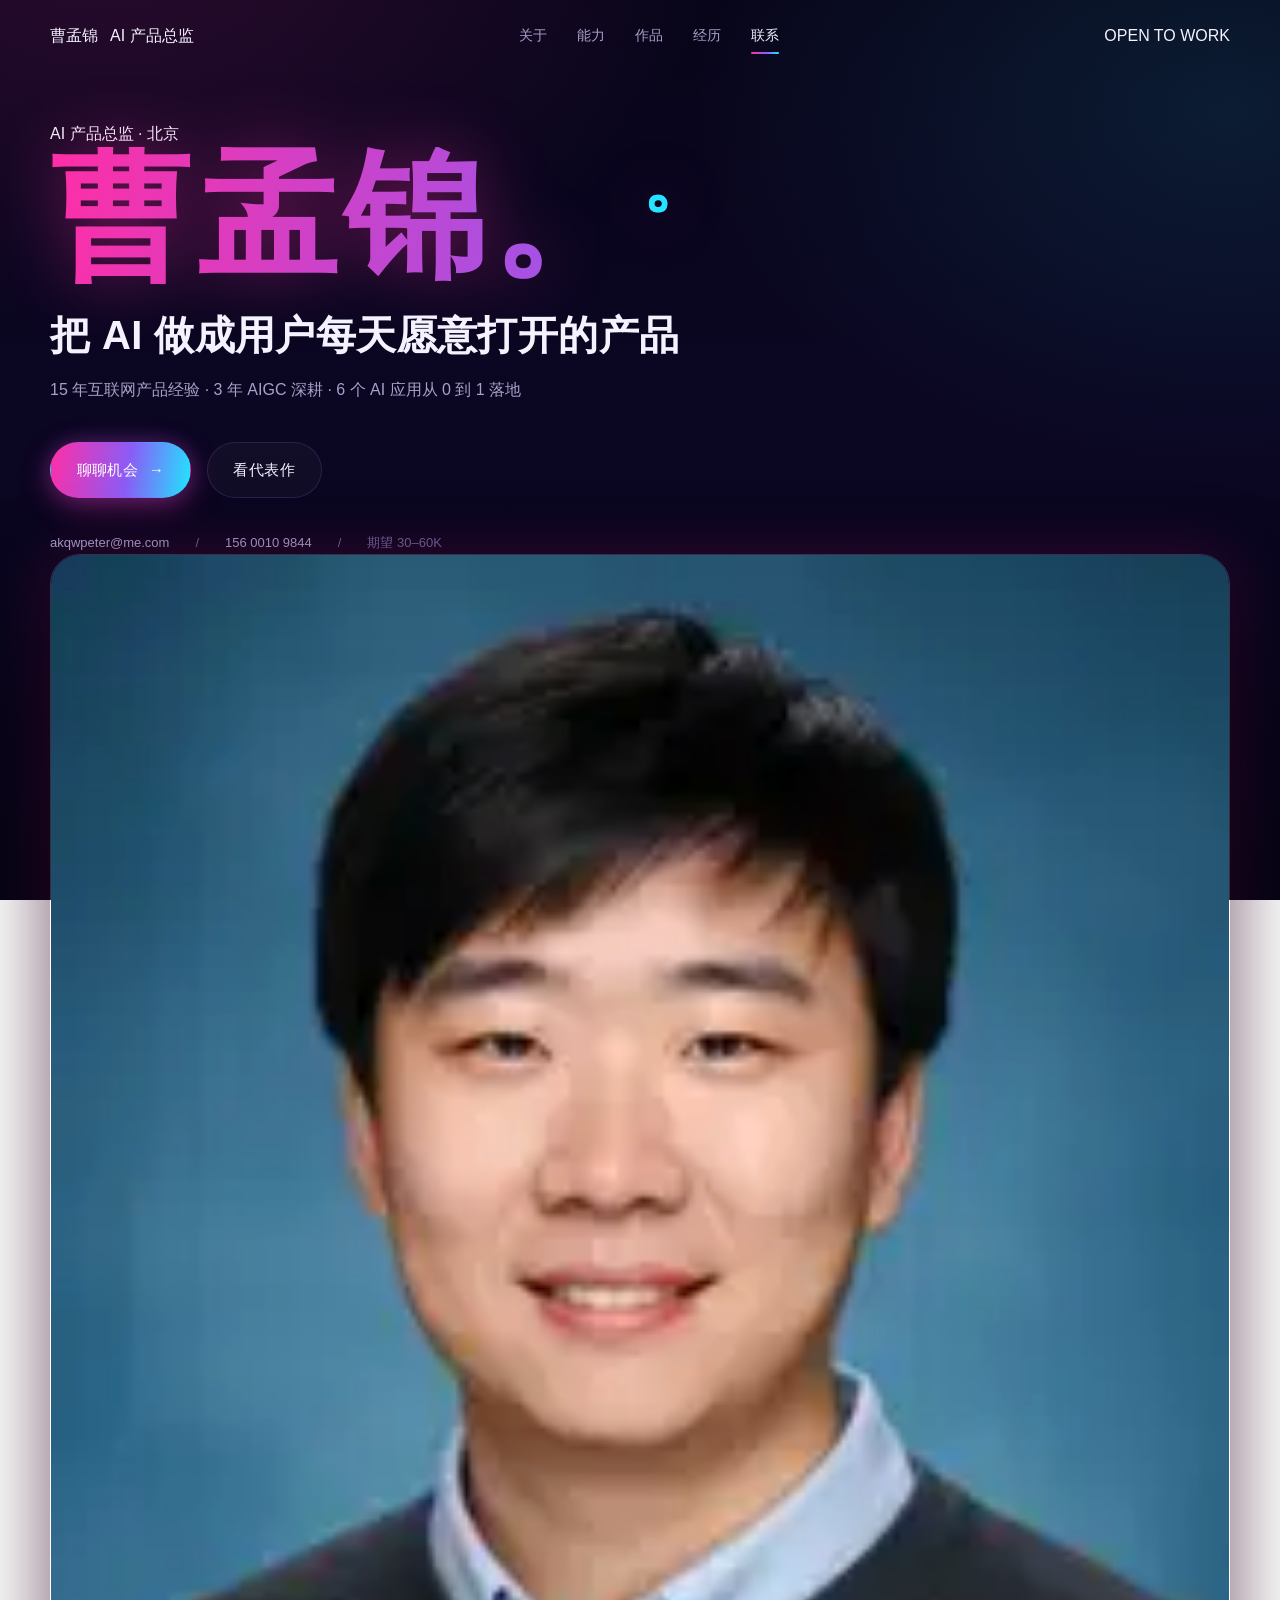
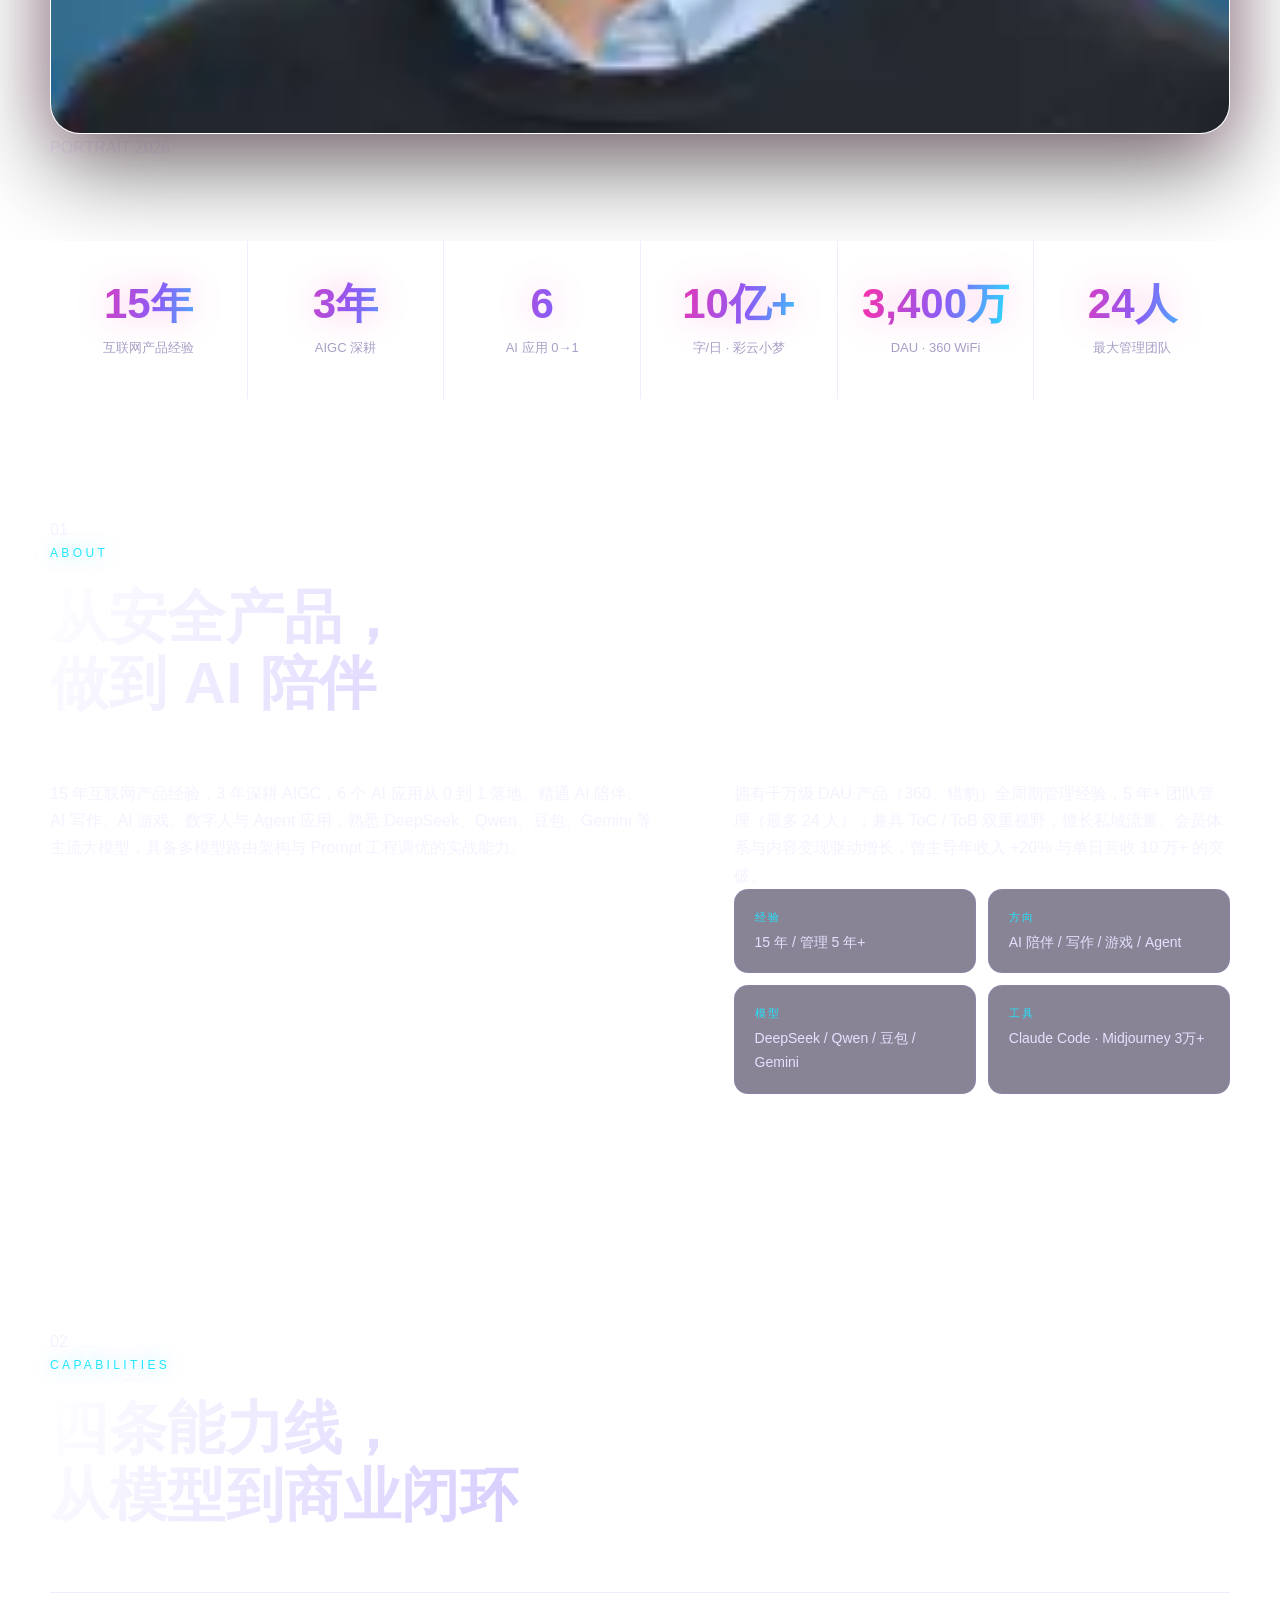
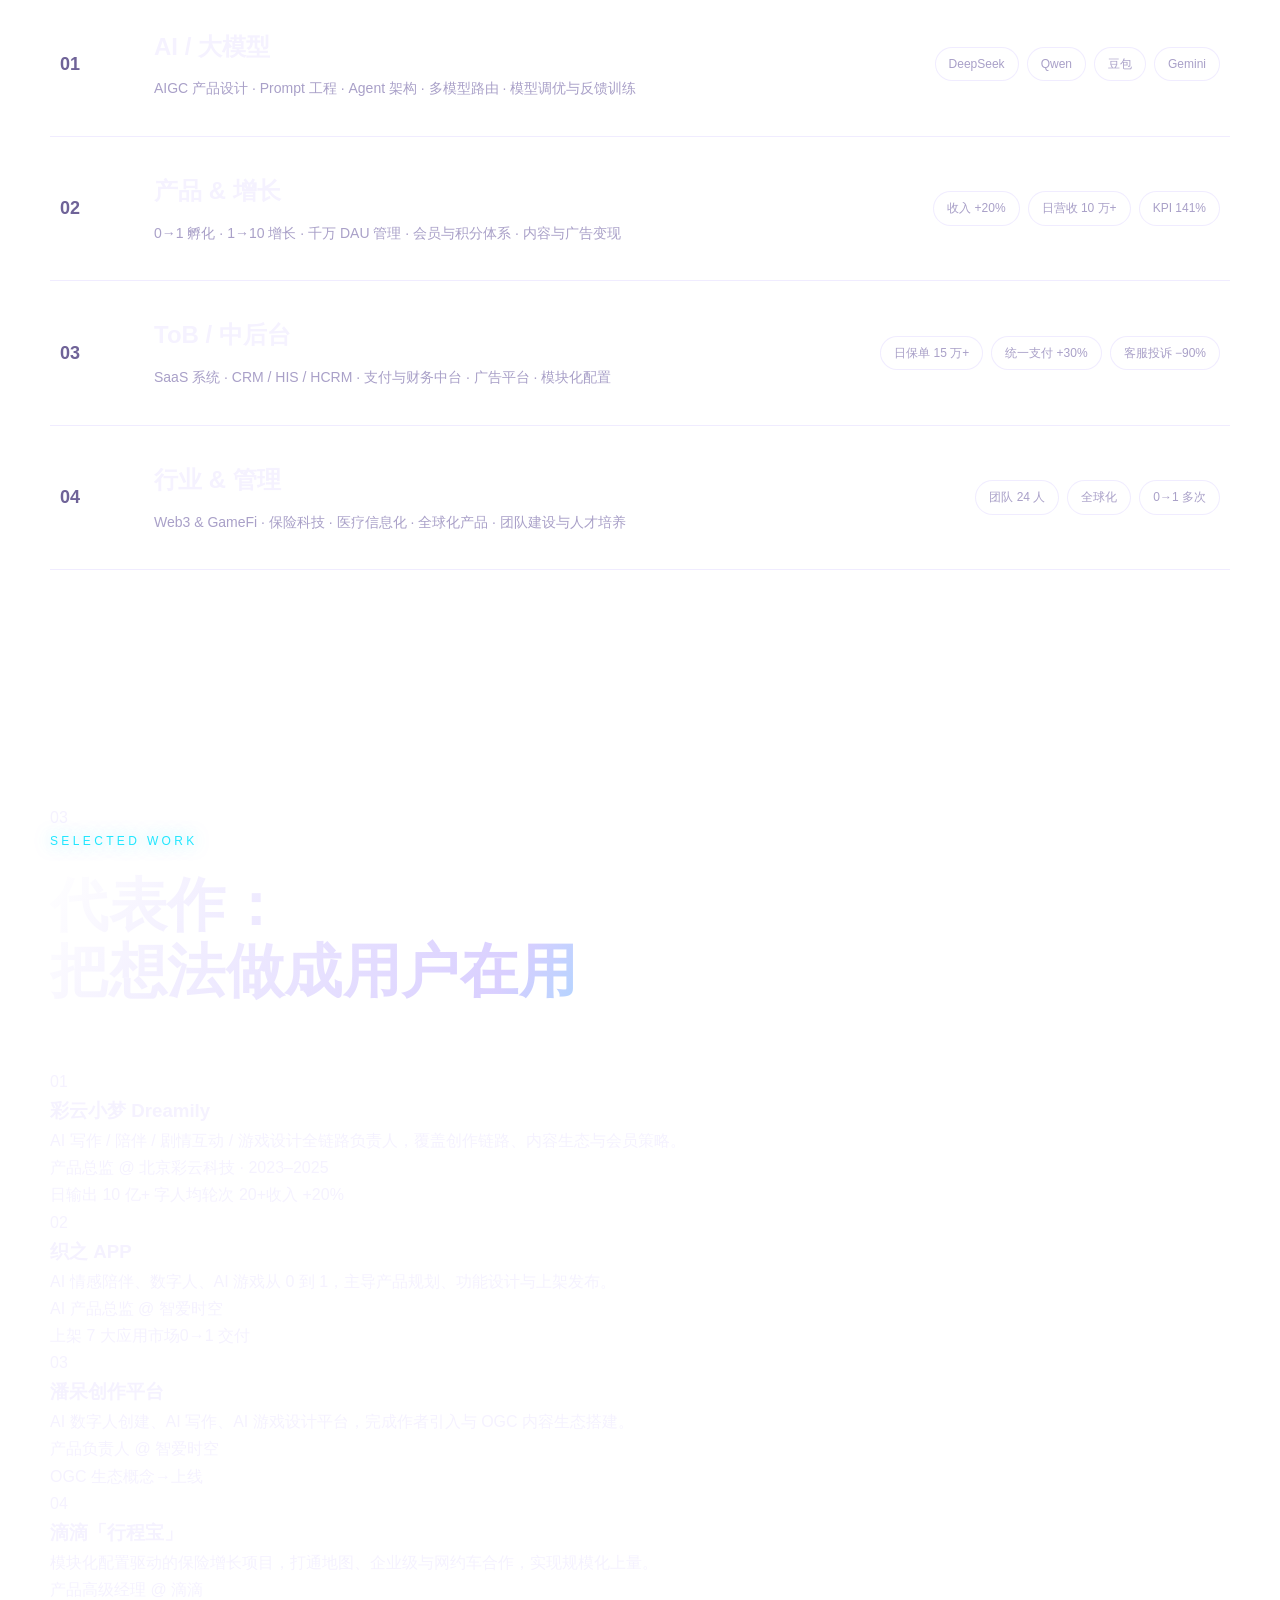
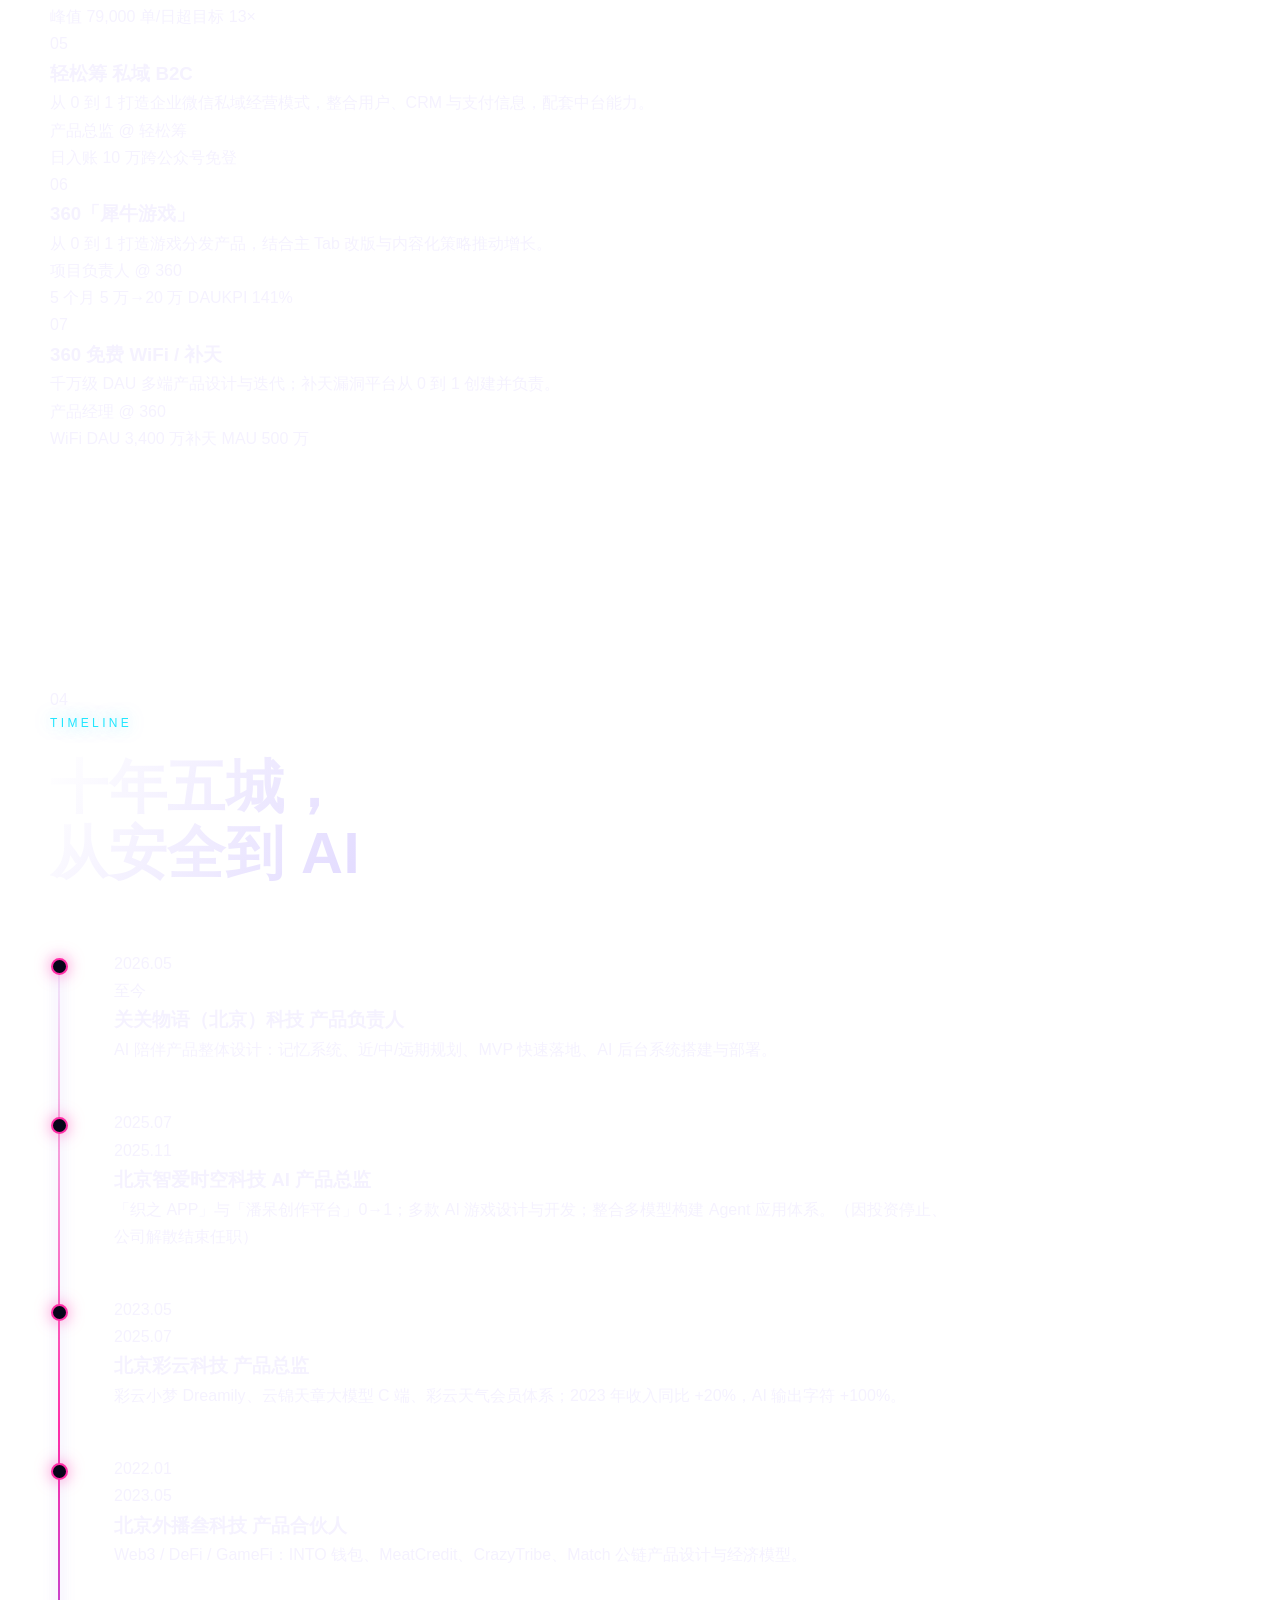
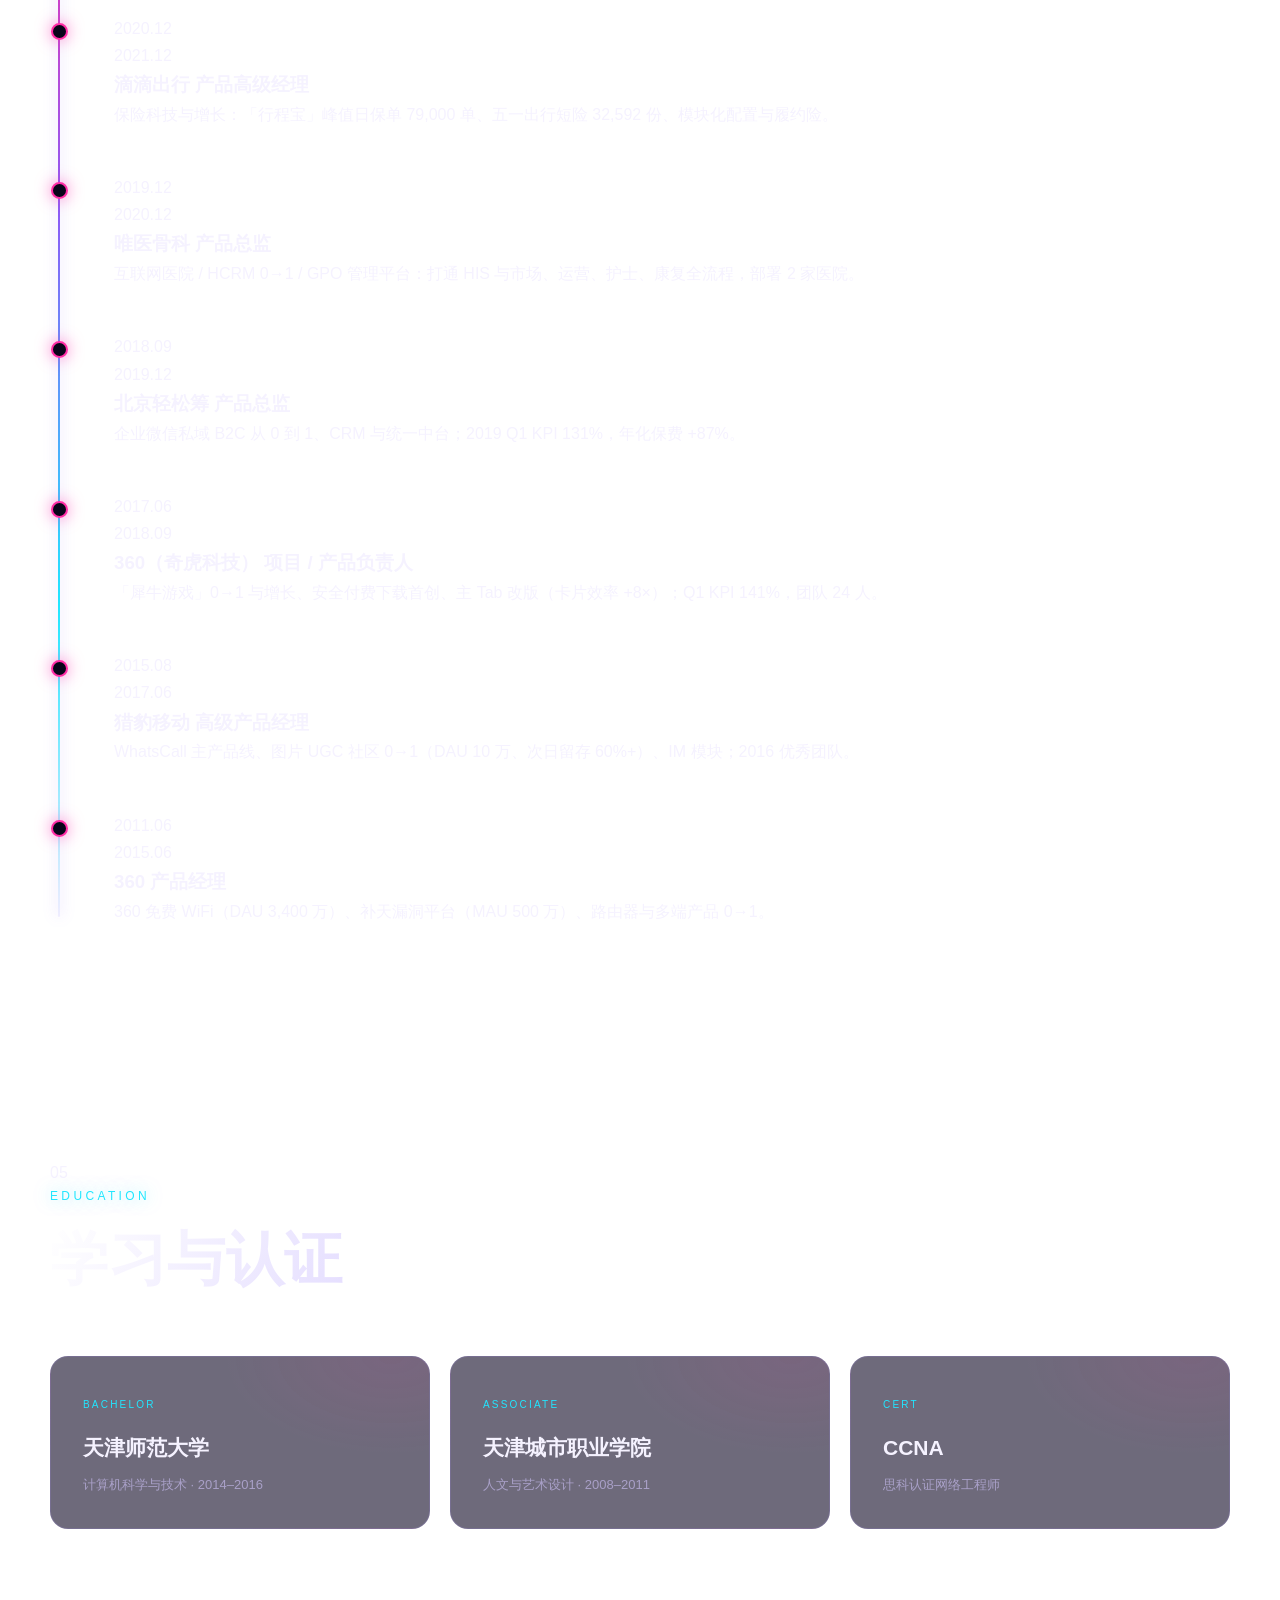
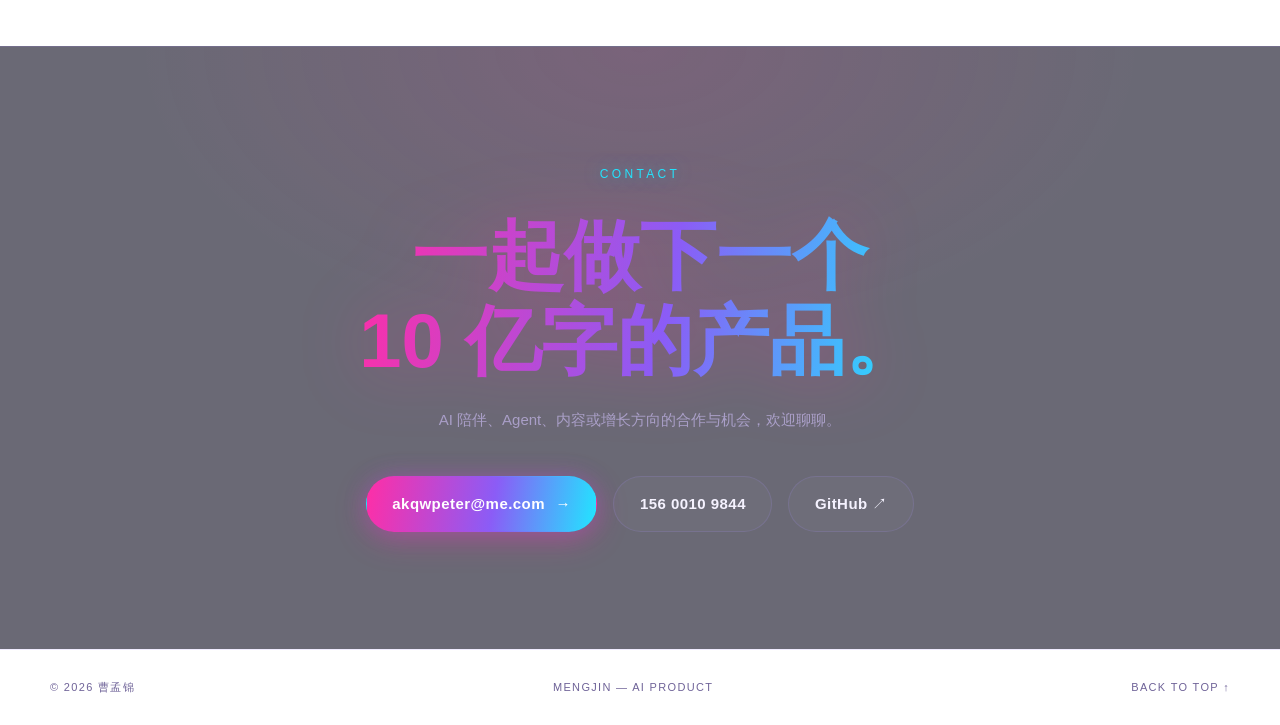
==== commit 6749e83f: "redesign: 纸面杂志风 v3 浅色设计" ====
--- a/index.html
+++ b/index.html
@@ -5,213 +5,131 @@
   <meta name="viewport" content="width=device-width, initial-scale=1.0">
   <title>曹孟锦 · AI 产品总监</title>
   <meta name="description" content="曹孟锦 — 面向用户的 AI 产品人。15 年互联网产品经验、3 年 AIGC 深耕、6 个 AI 应用从 0 到 1。">
-  <meta name="theme-color" content="#08051a">
+  <meta name="theme-color" content="#f6f3ed">
   <meta property="og:title" content="曹孟锦 · AI 产品总监">
   <meta property="og:description" content="把 AI 做成用户每天愿意打开的产品。15 年互联网产品经验、6 个 AI 应用从 0 到 1。">
   <meta property="og:type" content="website">
-  <link rel="icon" href="data:image/svg+xml,%3Csvg%20xmlns='http://www.w3.org/2000/svg'%20viewBox='0%200%20100%20100'%3E%3Cdefs%3E%3ClinearGradient%20id='g'%20x1='0'%20y1='0'%20x2='1'%20y2='1'%3E%3Cstop%20stop-color='%23ff2ea6'/%3E%3Cstop%20offset='1'%20stop-color='%2321e6ff'/%3E%3C/linearGradient%3E%3C/defs%3E%3Crect%20width='100'%20height='100'%20rx='24'%20fill='%2308051a'/%3E%3Ctext%20x='50'%20y='70'%20font-size='52'%20text-anchor='middle'%20fill='url(%23g)'%20font-family='sans-serif'%20font-weight='bold'%3EMJ%3C/text%3E%3C/svg%3E">
-  <link rel="preload" href="assets/fonts/unbounded-800.woff2" as="font" type="font/woff2" crossorigin>
+  <link rel="icon" href="data:image/svg+xml,%3Csvg%20xmlns='http://www.w3.org/2000/svg'%20viewBox='0%200%2064%2064'%3E%3Crect%20width='64'%20height='64'%20fill='%23e04b2f'/%3E%3Ctext%20x='32'%20y='44'%20font-size='34'%20text-anchor='middle'%20fill='%23fff'%20font-family='serif'%20font-weight='bold'%3E%E5%AD%9F%3C/text%3E%3C/svg%3E">
+  <link rel="preload" href="assets/fonts/fraunces-700.woff2" as="font" type="font/woff2" crossorigin>
+  <link rel="preload" href="assets/fonts/fraunces-600.woff2" as="font" type="font/woff2" crossorigin>
   <link rel="stylesheet" href="assets/css/style.css">
 </head>
 <body>
   <a class="skip-link" href="#main">跳到主要内容</a>
-  <div class="stars" aria-hidden="true"></div>
-  <div class="aurora" aria-hidden="true"></div>
-  <div class="grain" aria-hidden="true"></div>
   <div class="scroll-progress" id="scrollProgress" aria-hidden="true"></div>
 
   <header class="site-header" id="siteHeader">
-    <nav class="nav container" aria-label="主导航">
+    <div class="container nav">
       <a class="brand" href="#top">
-        <span class="brand-mark">MJ</span>
-        <span class="brand-sub">AI PRODUCT · 面向用户</span>
+        <span class="brand-name">曹孟锦</span>
+        <span class="brand-role">AI 产品总监</span>
       </a>
-      <div class="nav-links" id="navLinks">
-        <a href="#product">产品</a>
+      <nav class="nav-links" id="navLinks" aria-label="主导航">
         <a href="#about">关于</a>
         <a href="#capabilities">能力</a>
-        <a href="#projects">项目</a>
+        <a href="#projects">作品</a>
         <a href="#timeline">经历</a>
         <a href="#contact">联系</a>
-      </div>
+      </nav>
       <div class="nav-right">
-        <span class="status-chip"><span class="status-dot" aria-hidden="true"></span>OPEN TO WORK</span>
+        <span class="status-tag">OPEN TO WORK</span>
         <button class="nav-toggle" id="navToggle" aria-label="打开菜单" aria-expanded="false">
-          <span></span><span></span><span></span>
+          <span></span><span></span>
         </button>
       </div>
-    </nav>
+    </div>
   </header>
 
   <main id="main">
     <section class="hero" id="top">
-      <div class="hero-glow" id="heroGlow" aria-hidden="true"></div>
-      <div class="container hero-inner">
+      <div class="container hero-grid">
         <div class="hero-copy">
-          <p class="overline">AI PRODUCT LEADER · 面向用户的产品人</p>
-          <h1 class="name">曹孟锦</h1>
-          <p class="headline">把 AI 做成用户<br>每天愿意打开的产品</p>
-          <p class="hero-sub">15 年互联网产品 · 3 年 AIGC 深耕 · 6 个 AI 应用从 0 到 1 落地</p>
+          <p class="eyebrow">AI 产品总监 · 北京</p>
+          <h1 class="name">曹孟锦<span class="accent">。</span></h1>
+          <p class="headline">把 AI 做成用户每天愿意打开的产品</p>
+          <p class="hero-sub">15 年互联网产品经验 · 3 年 AIGC 深耕 · 6 个 AI 应用从 0 到 1 落地</p>
           <div class="hero-cta">
             <a class="btn btn-primary" href="mailto:akqwpeter@me.com">聊聊机会 <span class="btn-arrow" aria-hidden="true">→</span></a>
             <a class="btn btn-ghost" href="#projects">看代表作</a>
           </div>
-          <div class="hero-meta">
-            <span>北京 · 期望 30–60K</span>
+          <p class="hero-meta">
             <a href="mailto:akqwpeter@me.com">akqwpeter@me.com</a>
+            <span class="meta-sep">/</span>
             <a href="tel:+8615600109844">156 0010 9844</a>
-          </div>
-        </div>
-        <div class="hero-visual" aria-hidden="true">
-          <div class="portrait-orb">
-            <div class="orb-ring"></div>
-            <img src="assets/img/portrait.png" alt="曹孟锦" class="portrait">
-            <span class="float-chip chip-a">AI 陪伴</span>
-            <span class="float-chip chip-b">10亿+ 字/日</span>
-            <span class="float-chip chip-c">20+ 轮次/人</span>
-          </div>
-        </div>
-      </div>
-      <div class="hero-scroll" aria-hidden="true">SCROLL<span class="scroll-line"></span></div>
-    </section>
-
-    <div class="ribbon" aria-hidden="true">
-      <div class="ribbon-track">
-        <span>AI 陪伴</span><i>◆</i>
-        <span>Agent 架构</span><i>◆</i>
-        <span>多模型路由</span><i>◆</i>
-        <span>数字人</span><i>◆</i>
-        <span>AI 写作</span><i>◆</i>
-        <span>AI 游戏</span><i>◆</i>
-        <span>Prompt 工程</span><i>◆</i>
-        <span>会员体系</span><i>◆</i>
-        <span>私域流量</span><i>◆</i>
-        <span>商业化变现</span><i>◆</i>
-        <span>千万级 DAU</span><i>◆</i>
-        <span>AI 陪伴</span><i>◆</i>
-        <span>Agent 架构</span><i>◆</i>
-        <span>多模型路由</span><i>◆</i>
-        <span>数字人</span><i>◆</i>
-        <span>AI 写作</span><i>◆</i>
-        <span>AI 游戏</span><i>◆</i>
-        <span>Prompt 工程</span><i>◆</i>
-        <span>会员体系</span><i>◆</i>
-        <span>私域流量</span><i>◆</i>
-        <span>商业化变现</span><i>◆</i>
-        <span>千万级 DAU</span><i>◆</i>
-      </div>
-    </div>
-
-    <section class="stats" aria-label="核心数据">
+            <span class="meta-sep">/</span>
+            <span>期望 30–60K</span>
+          </p>
+        </div>
+        <figure class="portrait-plate">
+          <span class="plate-back" aria-hidden="true"></span>
+          <img src="assets/img/portrait.png" alt="曹孟锦的照片" class="portrait">
+          <figcaption>
+            <span>PORTRAIT</span>
+            <span>2026</span>
+          </figcaption>
+        </figure>
+      </div>
+    </section>
+
+    <section class="stats-strip" aria-label="核心数据">
       <div class="container stats-grid">
         <div class="stat reveal">
           <div class="stat-num" data-count="15" data-suffix="年">0</div>
           <div class="stat-label">互联网产品经验</div>
         </div>
-        <div class="stat reveal" style="--d:.06s">
+        <div class="stat reveal" style="--d:.05s">
           <div class="stat-num" data-count="3" data-suffix="年">0</div>
           <div class="stat-label">AIGC 深耕</div>
         </div>
-        <div class="stat reveal" style="--d:.12s">
+        <div class="stat reveal" style="--d:.1s">
           <div class="stat-num" data-count="6">0</div>
           <div class="stat-label">AI 应用 0→1</div>
         </div>
-        <div class="stat reveal" style="--d:.18s">
+        <div class="stat reveal" style="--d:.15s">
           <div class="stat-num" data-count="10" data-suffix="亿+">0</div>
           <div class="stat-label">字/日 · 彩云小梦</div>
         </div>
-        <div class="stat reveal" style="--d:.24s">
+        <div class="stat reveal" style="--d:.2s">
           <div class="stat-num" data-count="3400" data-suffix="万">0</div>
-          <div class="stat-label">DAU · 360 免费 WiFi</div>
-        </div>
-        <div class="stat reveal" style="--d:.3s">
+          <div class="stat-label">DAU · 360 WiFi</div>
+        </div>
+        <div class="stat reveal" style="--d:.25s">
           <div class="stat-num" data-count="24" data-suffix="人">0</div>
           <div class="stat-label">最大管理团队</div>
         </div>
       </div>
     </section>
 
-    <section class="section product" id="product">
-      <div class="container">
-        <header class="section-head reveal">
-          <p class="section-index">01 / PRODUCT</p>
-          <h2>我做的产品，用户会留下来</h2>
-        </header>
-        <div class="product-grid">
-          <div class="phone-wrap reveal">
-            <div class="phone-glow" aria-hidden="true"></div>
-            <div class="phone" role="img" aria-label="AI 陪伴产品界面示意：一个陪伴对话应用">
-              <div class="phone-notch" aria-hidden="true"></div>
-              <div class="phone-screen">
-                <div class="app-head">
-                  <span class="app-avatar" aria-hidden="true">M</span>
-                  <span class="app-name">Mengjin AI</span>
-                  <span class="app-online">在线</span>
-                </div>
-                <div class="chat">
-                  <div class="bubble ai">今天想聊点什么？</div>
-                  <div class="bubble me">有点 emo，陪我走走</div>
-                  <div class="bubble ai">好，我在。先听你说说……</div>
-                  <div class="bubble ai typing"><span></span><span></span><span></span></div>
-                </div>
-                <div class="app-input">
-                  <span class="input-text">说点什么…</span>
-                  <span class="send-btn">发送</span>
-                </div>
-              </div>
-            </div>
-            <span class="float-chip chip-phone-1">20+ 轮次/人</span>
-            <span class="float-chip chip-phone-2">上架 7 大应用市场</span>
-          </div>
-          <div class="product-copy reveal" style="--d:.12s">
-            <p>不是 demo，是我负责过的真实产品：AI 陪伴、AI 写作、AI 剧情互动、AI 游戏，从产品设计到模型调优到商业化。</p>
-            <ul class="product-points">
-              <li>
-                <span class="point-num">10亿+</span>
-                <span class="point-desc">字/日 · 彩云小梦，人均轮次 20+</span>
-              </li>
-              <li>
-                <span class="point-num">+20%</span>
-                <span class="point-desc">年收入增长 · AI 输出字符 +100%</span>
-              </li>
-              <li>
-                <span class="point-num">7 大市场</span>
-                <span class="point-desc">织之 APP 0→1 上架交付</span>
-              </li>
+    <section class="section about" id="about">
+      <div class="container">
+        <header class="section-head reveal">
+          <span class="ghost-index" aria-hidden="true">01</span>
+          <p class="section-index">ABOUT</p>
+          <h2>从安全产品，<br>做到 AI 陪伴</h2>
+        </header>
+        <div class="about-grid">
+          <p class="about-lead reveal">
+            15 年互联网产品经验，3 年深耕 AIGC，6 个 AI 应用从 0 到 1 落地。精通 AI 陪伴、AI 写作、AI 游戏、数字人与 Agent 应用，熟悉 DeepSeek、Qwen、豆包、Gemini 等主流大模型，具备多模型路由架构与 Prompt 工程调优的实战能力。
+          </p>
+          <div class="about-side reveal" style="--d:.1s">
+            <p>拥有千万级 DAU 产品（360、猎豹）全周期管理经验，5 年+ 团队管理（最多 24 人）；兼具 ToC / ToB 双重视野，擅长私域流量、会员体系与内容变现驱动增长，曾主导年收入 +20% 与单日营收 10 万+ 的突破。</p>
+            <ul class="facts">
+              <li><span>经验</span>15 年 / 管理 5 年+</li>
+              <li><span>方向</span>AI 陪伴 / 写作 / 游戏 / Agent</li>
+              <li><span>模型</span>DeepSeek / Qwen / 豆包 / Gemini</li>
+              <li><span>工具</span>Claude Code · Midjourney 3万+</li>
             </ul>
           </div>
         </div>
       </div>
     </section>
 
-    <section class="section about" id="about">
-      <div class="container">
-        <header class="section-head reveal">
-          <p class="section-index">02 / ABOUT</p>
-          <h2>从安全产品，做到 AI 陪伴</h2>
-        </header>
-        <div class="about-grid">
-          <div class="about-copy reveal">
-            <p>15 年互联网产品经验，3 年深耕 AIGC，6 个 AI 应用从 0 到 1 落地。精通 AI 陪伴、AI 写作、AI 游戏、数字人与 Agent 应用，熟悉 DeepSeek、Qwen、豆包、Gemini 等主流大模型，具备多模型路由架构与 Prompt 工程调优的实战能力。</p>
-            <p>拥有千万级 DAU 产品（360、猎豹）全周期管理经验，5 年+ 团队管理（最多 24 人）；兼具 ToC / ToB 双重视野，擅长私域流量、会员体系与内容变现驱动增长，曾主导年收入 +20% 与单日营收 10 万+ 的突破。</p>
-          </div>
-          <ul class="facts reveal" style="--d:.12s">
-            <li><span>经验</span>15 年 / 管理 5 年+</li>
-            <li><span>方向</span>AI 陪伴 / 写作 / 游戏 / Agent</li>
-            <li><span>城市</span>北京 · 期望 30–60K</li>
-            <li><span>状态</span>求职中 · 产品总监</li>
-            <li><span>模型</span>DeepSeek / Qwen / 豆包 / Gemini</li>
-            <li><span>工具</span>Claude Code · Midjourney 3万+</li>
-          </ul>
-        </div>
-      </div>
-    </section>
-
     <section class="section capabilities" id="capabilities">
       <div class="container">
         <header class="section-head reveal">
-          <p class="section-index">03 / CAPABILITIES</p>
-          <h2>四条能力线，从模型到商业闭环</h2>
+          <span class="ghost-index" aria-hidden="true">02</span>
+          <p class="section-index">CAPABILITIES</p>
+          <h2>四条能力线，<br>从模型到商业闭环</h2>
         </header>
         <div class="cap-list">
           <article class="cap-row reveal">
@@ -253,79 +171,73 @@
     <section class="section projects" id="projects">
       <div class="container">
         <header class="section-head reveal">
-          <p class="section-index">04 / SELECTED WORK</p>
-          <h2>代表作：把想法做成用户在用</h2>
-        </header>
-        <div class="proj-list">
-          <article class="proj-row flagship reveal">
-            <span class="proj-index">01</span>
-            <div class="proj-main">
+          <span class="ghost-index" aria-hidden="true">03</span>
+          <p class="section-index">SELECTED WORK</p>
+          <h2>代表作：<br>把想法做成用户在用</h2>
+        </header>
+        <div class="work-list">
+          <article class="work-row flagship reveal">
+            <span class="work-index">01</span>
+            <div class="work-main">
               <h3>彩云小梦 Dreamily</h3>
               <p>AI 写作 / 陪伴 / 剧情互动 / 游戏设计全链路负责人，覆盖创作链路、内容生态与会员策略。</p>
-              <span class="proj-co">产品总监 @ 北京彩云科技 · 2023–2025</span>
-            </div>
-            <div class="proj-kpis"><span>日输出 10 亿+ 字</span><span>人均轮次 20+</span><span>收入 +20%</span></div>
-            <span class="proj-arrow" aria-hidden="true">→</span>
-          </article>
-          <article class="proj-row reveal">
-            <span class="proj-index">02</span>
-            <div class="proj-main">
+              <span class="work-co">产品总监 @ 北京彩云科技 · 2023–2025</span>
+            </div>
+            <div class="work-kpis"><span>日输出 10 亿+ 字</span><span>人均轮次 20+</span><span>收入 +20%</span></div>
+          </article>
+          <article class="work-row reveal">
+            <span class="work-index">02</span>
+            <div class="work-main">
               <h3>织之 APP</h3>
               <p>AI 情感陪伴、数字人、AI 游戏从 0 到 1，主导产品规划、功能设计与上架发布。</p>
-              <span class="proj-co">AI 产品总监 @ 智爱时空</span>
-            </div>
-            <div class="proj-kpis"><span>上架 7 大应用市场</span><span>0→1 交付</span></div>
-            <span class="proj-arrow" aria-hidden="true">→</span>
-          </article>
-          <article class="proj-row reveal">
-            <span class="proj-index">03</span>
-            <div class="proj-main">
+              <span class="work-co">AI 产品总监 @ 智爱时空</span>
+            </div>
+            <div class="work-kpis"><span>上架 7 大应用市场</span><span>0→1 交付</span></div>
+          </article>
+          <article class="work-row reveal">
+            <span class="work-index">03</span>
+            <div class="work-main">
               <h3>潘呆创作平台</h3>
               <p>AI 数字人创建、AI 写作、AI 游戏设计平台，完成作者引入与 OGC 内容生态搭建。</p>
-              <span class="proj-co">产品负责人 @ 智爱时空</span>
-            </div>
-            <div class="proj-kpis"><span>OGC 生态</span><span>概念→上线</span></div>
-            <span class="proj-arrow" aria-hidden="true">→</span>
-          </article>
-          <article class="proj-row reveal">
-            <span class="proj-index">04</span>
-            <div class="proj-main">
+              <span class="work-co">产品负责人 @ 智爱时空</span>
+            </div>
+            <div class="work-kpis"><span>OGC 生态</span><span>概念→上线</span></div>
+          </article>
+          <article class="work-row reveal">
+            <span class="work-index">04</span>
+            <div class="work-main">
               <h3>滴滴「行程宝」</h3>
               <p>模块化配置驱动的保险增长项目，打通地图、企业级与网约车合作，实现规模化上量。</p>
-              <span class="proj-co">产品高级经理 @ 滴滴</span>
-            </div>
-            <div class="proj-kpis"><span>峰值 79,000 单/日</span><span>超目标 13×</span></div>
-            <span class="proj-arrow" aria-hidden="true">→</span>
-          </article>
-          <article class="proj-row reveal">
-            <span class="proj-index">05</span>
-            <div class="proj-main">
+              <span class="work-co">产品高级经理 @ 滴滴</span>
+            </div>
+            <div class="work-kpis"><span>峰值 79,000 单/日</span><span>超目标 13×</span></div>
+          </article>
+          <article class="work-row reveal">
+            <span class="work-index">05</span>
+            <div class="work-main">
               <h3>轻松筹 私域 B2C</h3>
               <p>从 0 到 1 打造企业微信私域经营模式，整合用户、CRM 与支付信息，配套中台能力。</p>
-              <span class="proj-co">产品总监 @ 轻松筹</span>
-            </div>
-            <div class="proj-kpis"><span>日入账 10 万</span><span>跨公众号免登</span></div>
-            <span class="proj-arrow" aria-hidden="true">→</span>
-          </article>
-          <article class="proj-row reveal">
-            <span class="proj-index">06</span>
-            <div class="proj-main">
+              <span class="work-co">产品总监 @ 轻松筹</span>
+            </div>
+            <div class="work-kpis"><span>日入账 10 万</span><span>跨公众号免登</span></div>
+          </article>
+          <article class="work-row reveal">
+            <span class="work-index">06</span>
+            <div class="work-main">
               <h3>360「犀牛游戏」</h3>
               <p>从 0 到 1 打造游戏分发产品，结合主 Tab 改版与内容化策略推动增长。</p>
-              <span class="proj-co">项目负责人 @ 360</span>
-            </div>
-            <div class="proj-kpis"><span>5 个月 5 万→20 万 DAU</span><span>KPI 141%</span></div>
-            <span class="proj-arrow" aria-hidden="true">→</span>
-          </article>
-          <article class="proj-row reveal">
-            <span class="proj-index">07</span>
-            <div class="proj-main">
+              <span class="work-co">项目负责人 @ 360</span>
+            </div>
+            <div class="work-kpis"><span>5 个月 5 万→20 万 DAU</span><span>KPI 141%</span></div>
+          </article>
+          <article class="work-row reveal">
+            <span class="work-index">07</span>
+            <div class="work-main">
               <h3>360 免费 WiFi / 补天</h3>
               <p>千万级 DAU 多端产品设计与迭代；补天漏洞平台从 0 到 1 创建并负责。</p>
-              <span class="proj-co">产品经理 @ 360</span>
-            </div>
-            <div class="proj-kpis"><span>WiFi DAU 3,400 万</span><span>补天 MAU 500 万</span></div>
-            <span class="proj-arrow" aria-hidden="true">→</span>
+              <span class="work-co">产品经理 @ 360</span>
+            </div>
+            <div class="work-kpis"><span>WiFi DAU 3,400 万</span><span>补天 MAU 500 万</span></div>
           </article>
         </div>
       </div>
@@ -334,49 +246,80 @@
     <section class="section timeline-section" id="timeline">
       <div class="container">
         <header class="section-head reveal">
-          <p class="section-index">05 / TIMELINE</p>
-          <h2>十年五城，从安全到 AI</h2>
+          <span class="ghost-index" aria-hidden="true">04</span>
+          <p class="section-index">TIMELINE</p>
+          <h2>十年五城，<br>从安全到 AI</h2>
         </header>
         <ol class="timeline">
           <li class="tl-item reveal">
-            <div class="tl-head"><span class="tl-co">关关物语（北京）科技</span><span class="tl-role">产品负责人</span><span class="tl-date">2026.05 – 至今</span></div>
-            <p class="tl-desc">AI 陪伴产品整体设计：记忆系统、近/中/远期规划、MVP 快速落地、AI 后台系统搭建与部署。</p>
-          </li>
-          <li class="tl-item reveal">
-            <div class="tl-head"><span class="tl-co">北京智爱时空科技</span><span class="tl-role">AI 产品总监</span><span class="tl-date">2025.07 – 2025.11</span></div>
-            <p class="tl-desc">「织之 APP」与「潘呆创作平台」0→1；多款 AI 游戏设计与开发；整合多模型构建 Agent 应用体系。（因投资停止、公司解散结束任职）</p>
-          </li>
-          <li class="tl-item reveal">
-            <div class="tl-head"><span class="tl-co">北京彩云科技</span><span class="tl-role">产品总监</span><span class="tl-date">2023.05 – 2025.07</span></div>
-            <p class="tl-desc">彩云小梦 Dreamily、云锦天章大模型 C 端、彩云天气会员体系；2023 年收入同比 +20%，AI 输出字符 +100%。</p>
-          </li>
-          <li class="tl-item reveal">
-            <div class="tl-head"><span class="tl-co">北京外播叁科技</span><span class="tl-role">产品合伙人</span><span class="tl-date">2022.01 – 2023.05</span></div>
-            <p class="tl-desc">Web3 / DeFi / GameFi：INTO 钱包、MeatCredit、CrazyTribe、Match 公链产品设计与经济模型。</p>
-          </li>
-          <li class="tl-item reveal">
-            <div class="tl-head"><span class="tl-co">滴滴出行</span><span class="tl-role">产品高级经理</span><span class="tl-date">2020.12 – 2021.12</span></div>
-            <p class="tl-desc">保险科技与增长：「行程宝」峰值日保单 79,000 单、五一出行短险 32,592 份、模块化配置与履约险。</p>
-          </li>
-          <li class="tl-item reveal">
-            <div class="tl-head"><span class="tl-co">唯医骨科</span><span class="tl-role">产品总监</span><span class="tl-date">2019.12 – 2020.12</span></div>
-            <p class="tl-desc">互联网医院 / HCRM 0→1 / GPO 管理平台：打通 HIS 与市场、运营、护士、康复全流程，部署 2 家医院。</p>
-          </li>
-          <li class="tl-item reveal">
-            <div class="tl-head"><span class="tl-co">北京轻松筹</span><span class="tl-role">产品总监</span><span class="tl-date">2018.09 – 2019.12</span></div>
-            <p class="tl-desc">企业微信私域 B2C 从 0 到 1、CRM 与统一中台；2019 Q1 KPI 131%，年化保费 +87%。</p>
-          </li>
-          <li class="tl-item reveal">
-            <div class="tl-head"><span class="tl-co">360（奇虎科技）</span><span class="tl-role">项目 / 产品负责人</span><span class="tl-date">2017.06 – 2018.09</span></div>
-            <p class="tl-desc">「犀牛游戏」0→1 与增长、安全付费下载首创、主 Tab 改版（卡片效率 +8×）；Q1 KPI 141%，团队 24 人。</p>
-          </li>
-          <li class="tl-item reveal">
-            <div class="tl-head"><span class="tl-co">猎豹移动</span><span class="tl-role">高级产品经理</span><span class="tl-date">2015.08 – 2017.06</span></div>
-            <p class="tl-desc">WhatsCall 主产品线、图片 UGC 社区 0→1（DAU 10 万、次日留存 60%+）、IM 模块；2016 优秀团队。</p>
-          </li>
-          <li class="tl-item reveal">
-            <div class="tl-head"><span class="tl-co">360</span><span class="tl-role">产品经理</span><span class="tl-date">2011.06 – 2015.06</span></div>
-            <p class="tl-desc">360 免费 WiFi（DAU 3,400 万）、补天漏洞平台（MAU 500 万）、路由器与多端产品 0→1。</p>
+            <div class="tl-year">2026.05<br>至今</div>
+            <div class="tl-body">
+              <h3>关关物语（北京）科技 <span>产品负责人</span></h3>
+              <p>AI 陪伴产品整体设计：记忆系统、近/中/远期规划、MVP 快速落地、AI 后台系统搭建与部署。</p>
+            </div>
+          </li>
+          <li class="tl-item reveal">
+            <div class="tl-year">2025.07<br>2025.11</div>
+            <div class="tl-body">
+              <h3>北京智爱时空科技 <span>AI 产品总监</span></h3>
+              <p>「织之 APP」与「潘呆创作平台」0→1；多款 AI 游戏设计与开发；整合多模型构建 Agent 应用体系。（因投资停止、公司解散结束任职）</p>
+            </div>
+          </li>
+          <li class="tl-item reveal">
+            <div class="tl-year">2023.05<br>2025.07</div>
+            <div class="tl-body">
+              <h3>北京彩云科技 <span>产品总监</span></h3>
+              <p>彩云小梦 Dreamily、云锦天章大模型 C 端、彩云天气会员体系；2023 年收入同比 +20%，AI 输出字符 +100%。</p>
+            </div>
+          </li>
+          <li class="tl-item reveal">
+            <div class="tl-year">2022.01<br>2023.05</div>
+            <div class="tl-body">
+              <h3>北京外播叁科技 <span>产品合伙人</span></h3>
+              <p>Web3 / DeFi / GameFi：INTO 钱包、MeatCredit、CrazyTribe、Match 公链产品设计与经济模型。</p>
+            </div>
+          </li>
+          <li class="tl-item reveal">
+            <div class="tl-year">2020.12<br>2021.12</div>
+            <div class="tl-body">
+              <h3>滴滴出行 <span>产品高级经理</span></h3>
+              <p>保险科技与增长：「行程宝」峰值日保单 79,000 单、五一出行短险 32,592 份、模块化配置与履约险。</p>
+            </div>
+          </li>
+          <li class="tl-item reveal">
+            <div class="tl-year">2019.12<br>2020.12</div>
+            <div class="tl-body">
+              <h3>唯医骨科 <span>产品总监</span></h3>
+              <p>互联网医院 / HCRM 0→1 / GPO 管理平台：打通 HIS 与市场、运营、护士、康复全流程，部署 2 家医院。</p>
+            </div>
+          </li>
+          <li class="tl-item reveal">
+            <div class="tl-year">2018.09<br>2019.12</div>
+            <div class="tl-body">
+              <h3>北京轻松筹 <span>产品总监</span></h3>
+              <p>企业微信私域 B2C 从 0 到 1、CRM 与统一中台；2019 Q1 KPI 131%，年化保费 +87%。</p>
+            </div>
+          </li>
+          <li class="tl-item reveal">
+            <div class="tl-year">2017.06<br>2018.09</div>
+            <div class="tl-body">
+              <h3>360（奇虎科技） <span>项目 / 产品负责人</span></h3>
+              <p>「犀牛游戏」0→1 与增长、安全付费下载首创、主 Tab 改版（卡片效率 +8×）；Q1 KPI 141%，团队 24 人。</p>
+            </div>
+          </li>
+          <li class="tl-item reveal">
+            <div class="tl-year">2015.08<br>2017.06</div>
+            <div class="tl-body">
+              <h3>猎豹移动 <span>高级产品经理</span></h3>
+              <p>WhatsCall 主产品线、图片 UGC 社区 0→1（DAU 10 万、次日留存 60%+）、IM 模块；2016 优秀团队。</p>
+            </div>
+          </li>
+          <li class="tl-item reveal">
+            <div class="tl-year">2011.06<br>2015.06</div>
+            <div class="tl-body">
+              <h3>360 <span>产品经理</span></h3>
+              <p>360 免费 WiFi（DAU 3,400 万）、补天漏洞平台（MAU 500 万）、路由器与多端产品 0→1。</p>
+            </div>
           </li>
         </ol>
       </div>
@@ -385,7 +328,8 @@
     <section class="section education" id="education">
       <div class="container">
         <header class="section-head reveal">
-          <p class="section-index">06 / EDUCATION</p>
+          <span class="ghost-index" aria-hidden="true">05</span>
+          <p class="section-index">EDUCATION</p>
           <h2>学习与认证</h2>
         </header>
         <div class="edu-grid">
@@ -394,12 +338,12 @@
             <h3>天津师范大学</h3>
             <p>计算机科学与技术 · 2014–2016</p>
           </div>
-          <div class="edu reveal" style="--d:.08s">
+          <div class="edu reveal" style="--d:.06s">
             <span class="edu-tag">ASSOCIATE</span>
             <h3>天津城市职业学院</h3>
             <p>人文与艺术设计 · 2008–2011</p>
           </div>
-          <div class="edu reveal" style="--d:.16s">
+          <div class="edu reveal" style="--d:.12s">
             <span class="edu-tag">CERT</span>
             <h3>CCNA</h3>
             <p>思科认证网络工程师</p>
@@ -410,8 +354,8 @@
 
     <section class="section contact" id="contact">
       <div class="container contact-inner reveal">
-        <p class="section-index">07 / CONTACT</p>
-        <h2>一起做下一个<br>10 亿字的产品<span class="accent-dot">.</span></h2>
+        <p class="section-index">CONTACT</p>
+        <h2>一起做下一个<br>10 亿字的产品<span class="accent">。</span></h2>
         <p class="contact-sub">AI 陪伴、Agent、内容或增长方向的合作与机会，欢迎聊聊。</p>
         <div class="contact-actions">
           <a class="btn btn-primary" href="mailto:akqwpeter@me.com">akqwpeter@me.com <span class="btn-arrow" aria-hidden="true">→</span></a>
@@ -425,7 +369,7 @@
   <footer class="site-footer">
     <div class="container footer-inner">
       <span>© <span id="year">2026</span> 曹孟锦</span>
-      <span>NEON PORTFOLIO · v2.0</span>
+      <span>MENGJIN — AI PRODUCT</span>
       <a href="#top">BACK TO TOP ↑</a>
     </div>
   </footer>
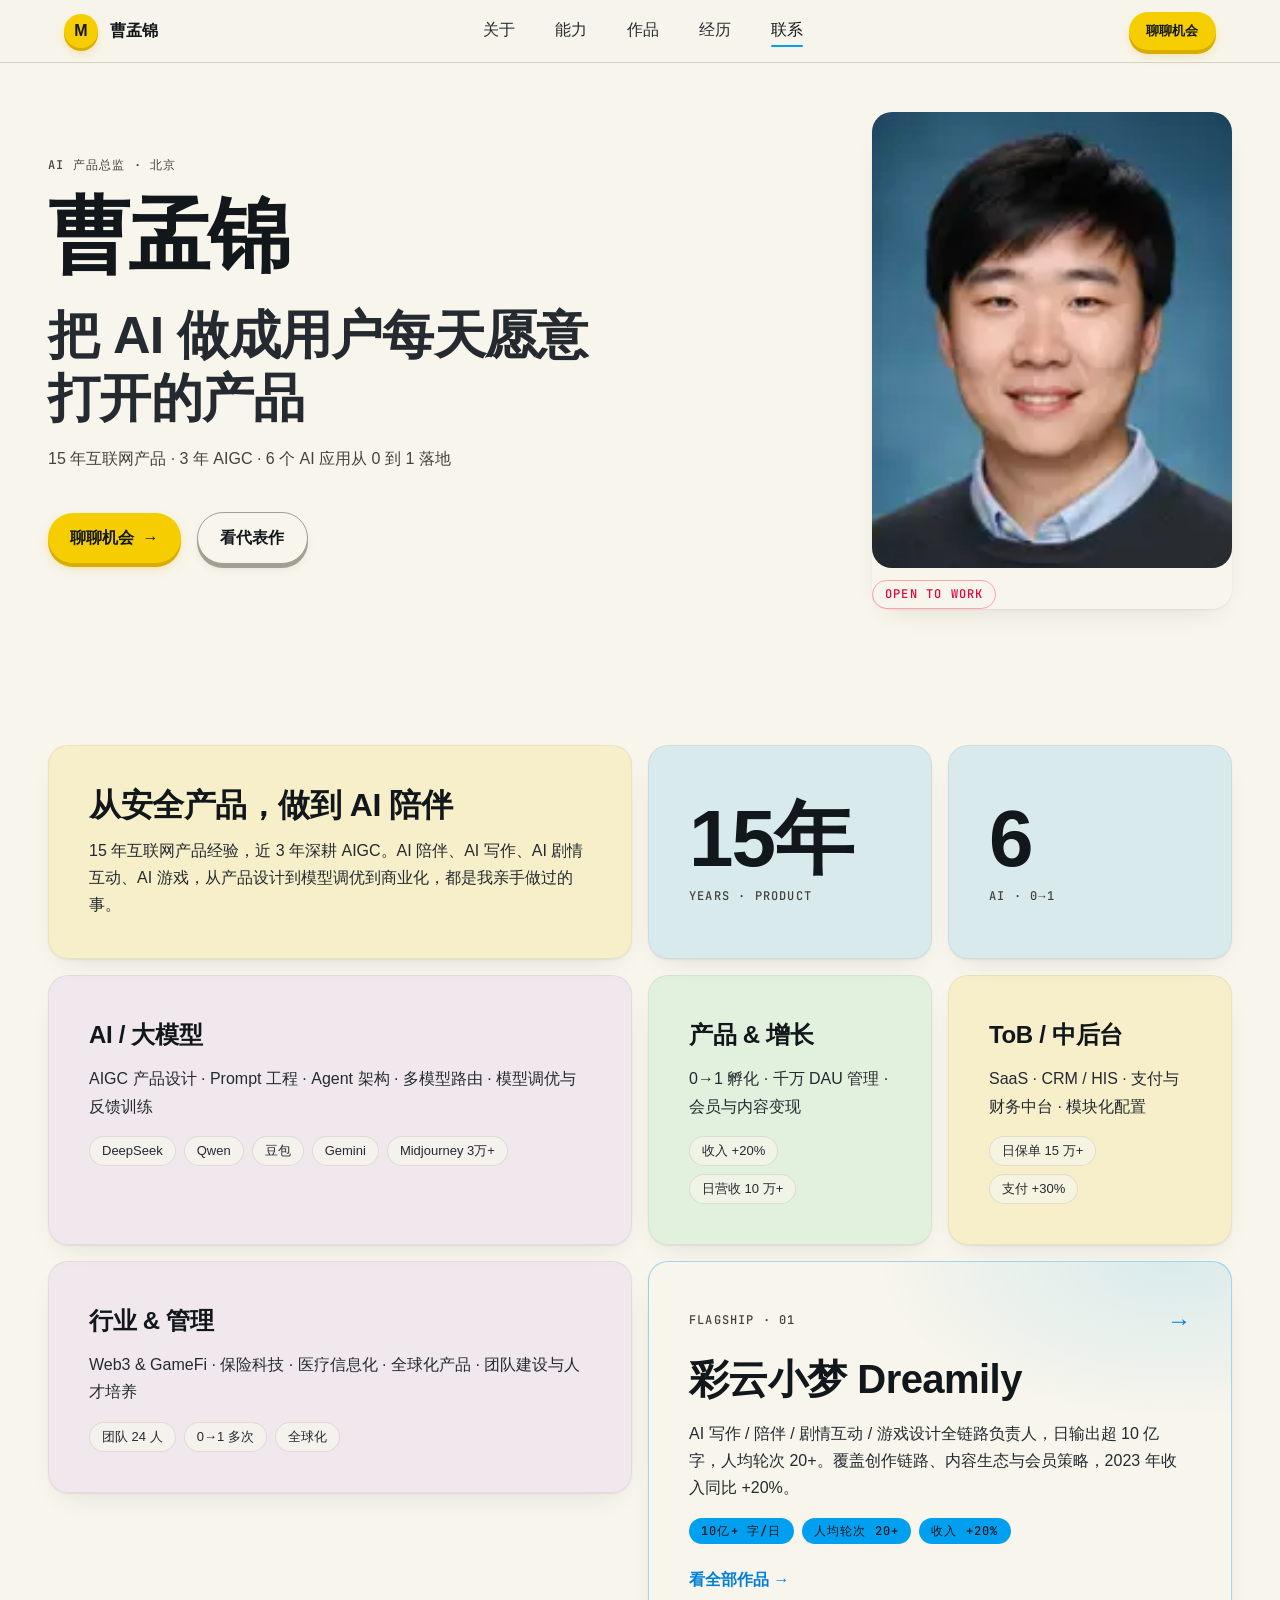
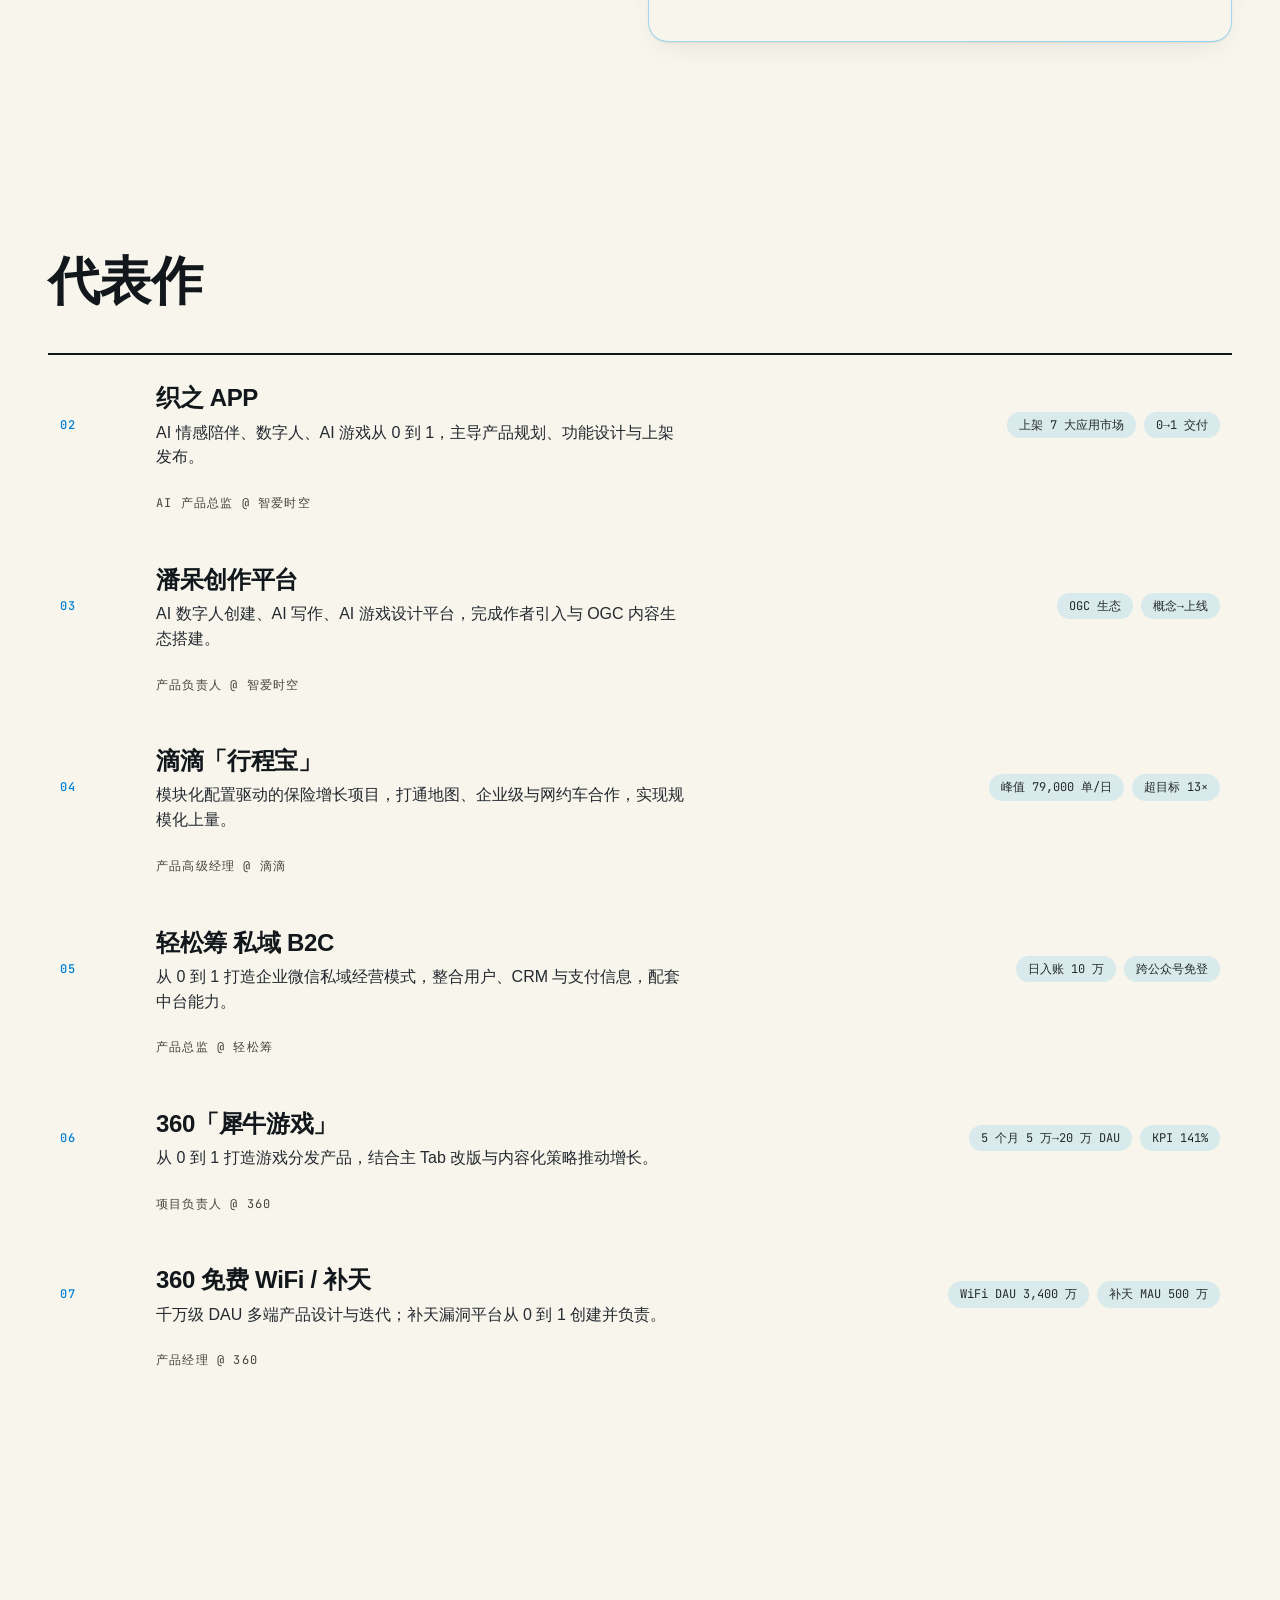
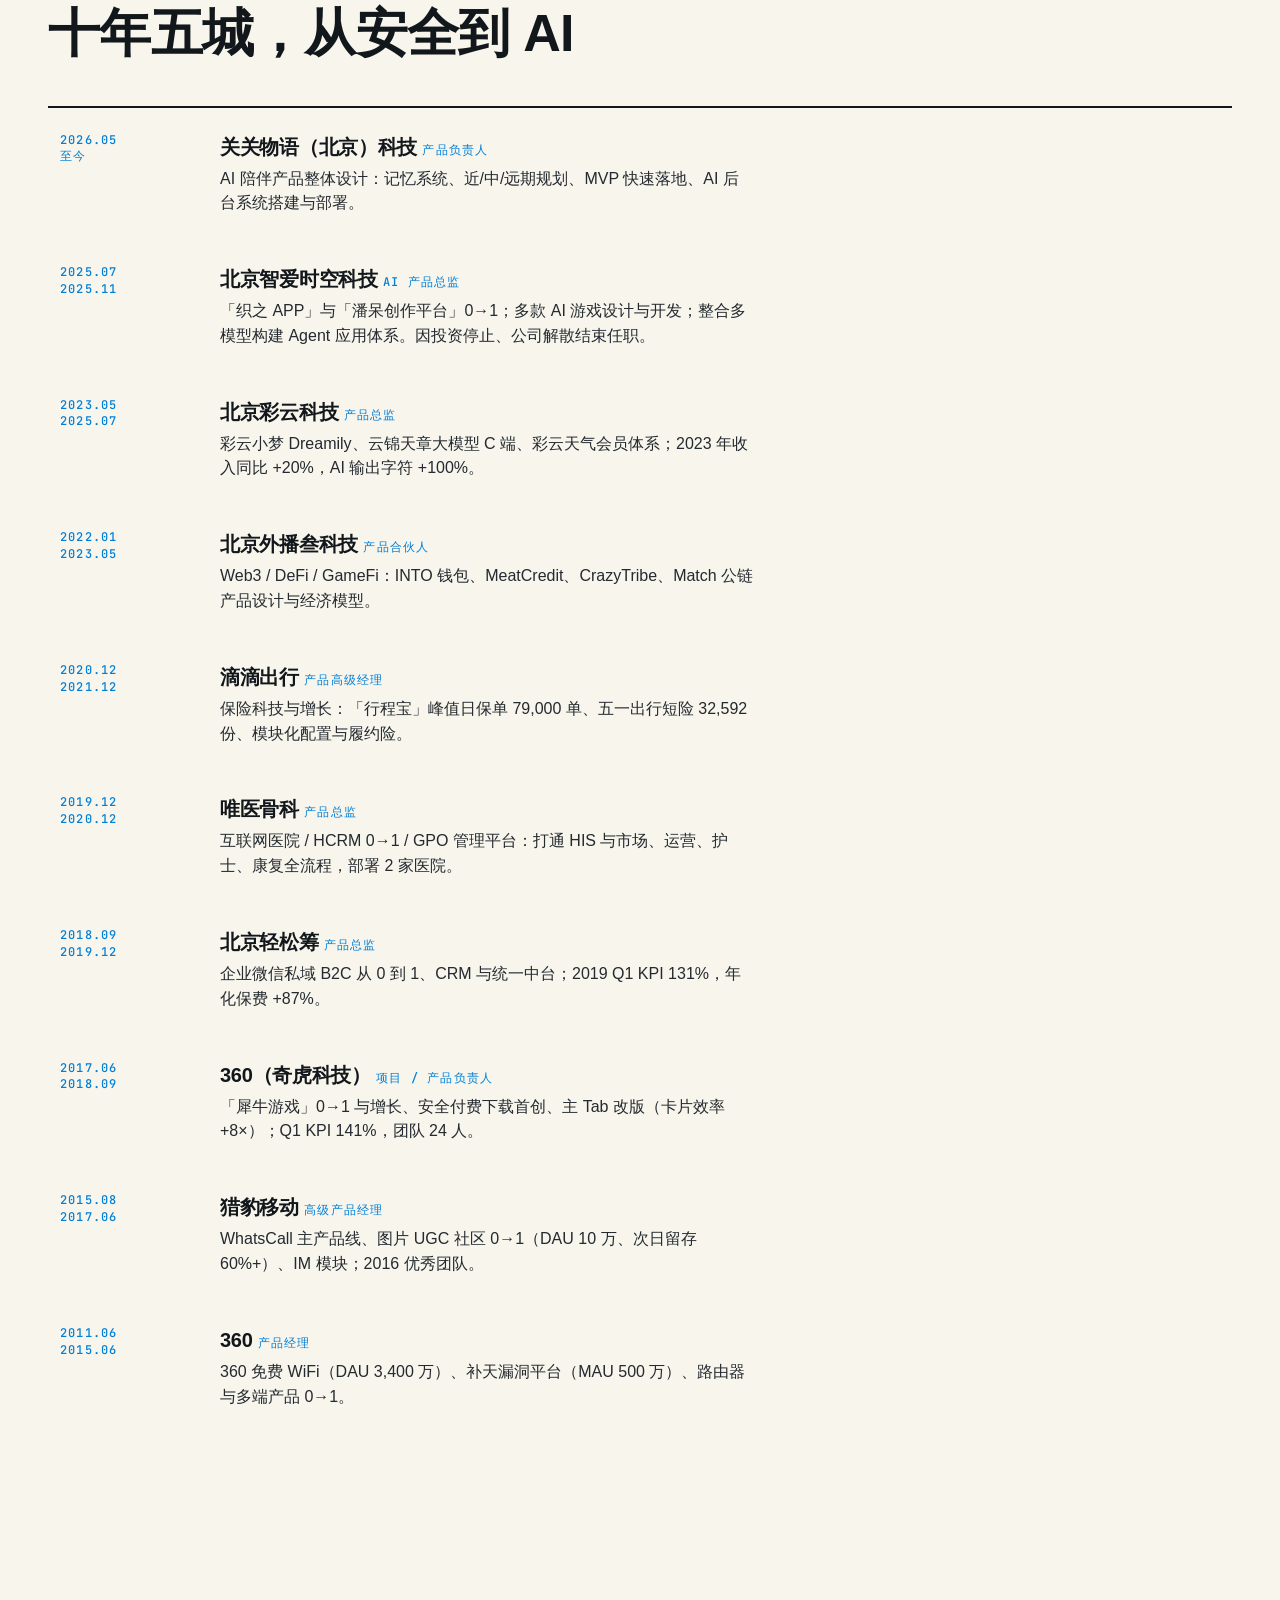
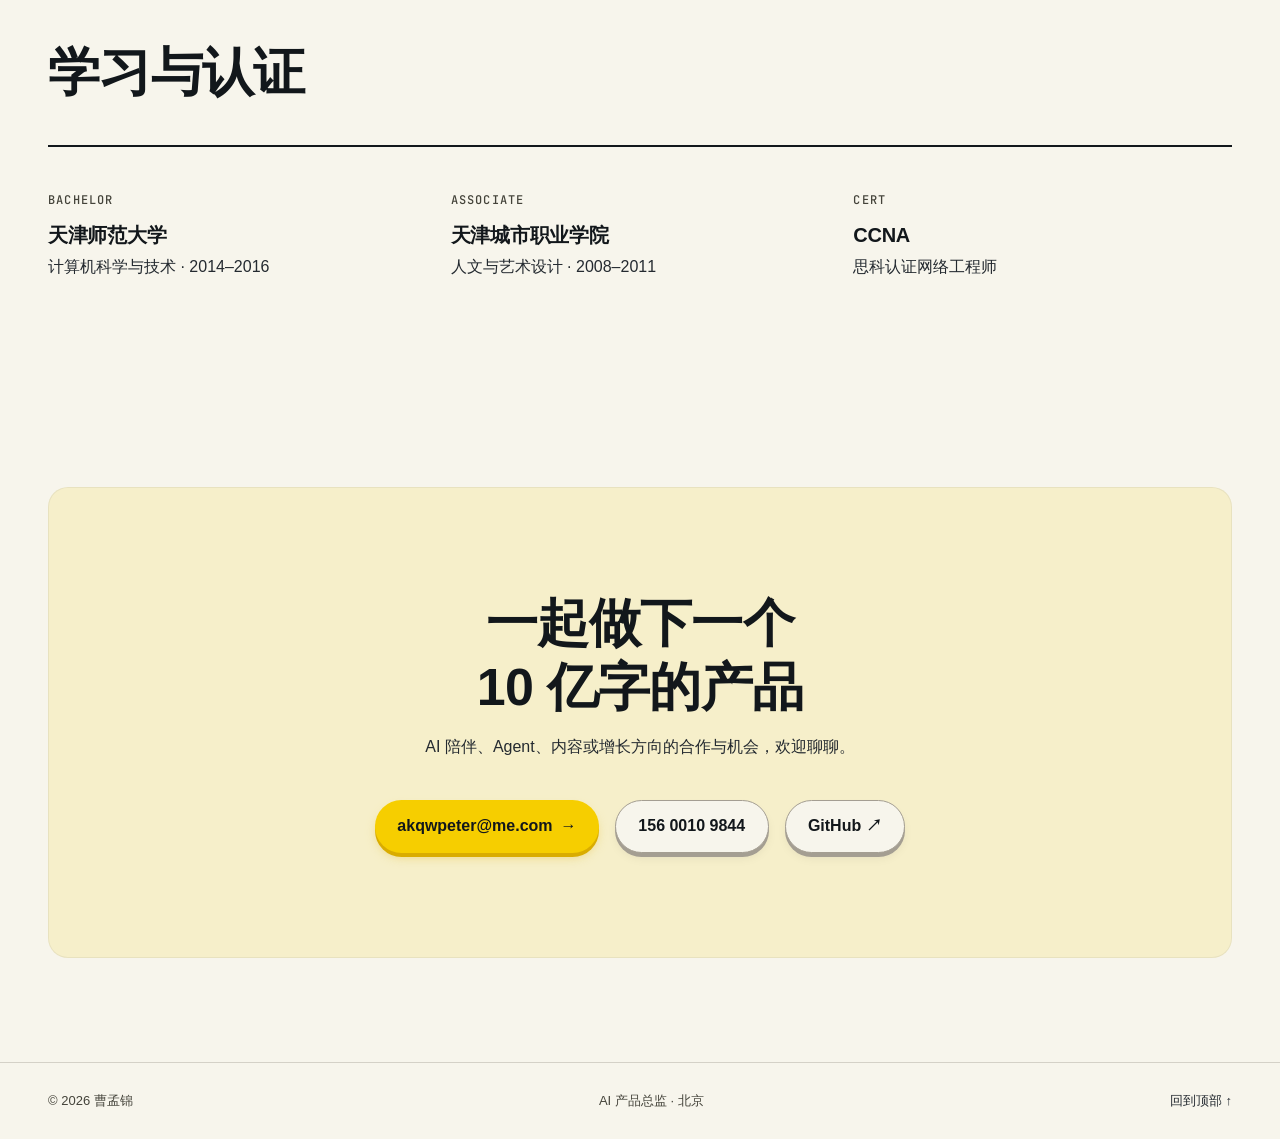
==== commit 85108ad6: "redesign: 纸面杂志风 v3 浅色设计" ====
--- a/index.html
+++ b/index.html
@@ -4,240 +4,176 @@
   <meta charset="UTF-8">
   <meta name="viewport" content="width=device-width, initial-scale=1.0">
   <title>曹孟锦 · AI 产品总监</title>
-  <meta name="description" content="曹孟锦 — 面向用户的 AI 产品人。15 年互联网产品经验、3 年 AIGC 深耕、6 个 AI 应用从 0 到 1。">
-  <meta name="theme-color" content="#f6f3ed">
+  <meta name="description" content="曹孟锦，面向用户的 AI 产品人。15 年互联网产品经验，3 年 AIGC 深耕，6 个 AI 应用从 0 到 1。">
+  <meta name="theme-color" content="#f7f4e8">
   <meta property="og:title" content="曹孟锦 · AI 产品总监">
-  <meta property="og:description" content="把 AI 做成用户每天愿意打开的产品。15 年互联网产品经验、6 个 AI 应用从 0 到 1。">
+  <meta property="og:description" content="把 AI 做成用户每天愿意打开的产品。">
   <meta property="og:type" content="website">
-  <link rel="icon" href="data:image/svg+xml,%3Csvg%20xmlns='http://www.w3.org/2000/svg'%20viewBox='0%200%2064%2064'%3E%3Crect%20width='64'%20height='64'%20fill='%23e04b2f'/%3E%3Ctext%20x='32'%20y='44'%20font-size='34'%20text-anchor='middle'%20fill='%23fff'%20font-family='serif'%20font-weight='bold'%3E%E5%AD%9F%3C/text%3E%3C/svg%3E">
-  <link rel="preload" href="assets/fonts/fraunces-700.woff2" as="font" type="font/woff2" crossorigin>
-  <link rel="preload" href="assets/fonts/fraunces-600.woff2" as="font" type="font/woff2" crossorigin>
+  <link rel="icon" href="data:image/svg+xml,%3Csvg%20xmlns='http://www.w3.org/2000/svg'%20viewBox='0%200%2064%2064'%3E%3Crect%20width='64'%20height='64'%20rx='16'%20fill='%23f4d84c'/%3E%3Ctext%20x='32'%20y='44'%20font-size='32'%20text-anchor='middle'%20fill='%23232320'%20font-family='sans-serif'%20font-weight='bold'%3EM%3C/text%3E%3C/svg%3E">
+  <link rel="preload" href="assets/fonts/pjs-700.woff2" as="font" type="font/woff2" crossorigin>
+  <link rel="preload" href="assets/fonts/pjs-600.woff2" as="font" type="font/woff2" crossorigin>
+  <link rel="preload" href="assets/fonts/pjs-400.woff2" as="font" type="font/woff2" crossorigin>
+  <link rel="stylesheet" href="tokens.css">
   <link rel="stylesheet" href="assets/css/style.css">
 </head>
 <body>
   <a class="skip-link" href="#main">跳到主要内容</a>
-  <div class="scroll-progress" id="scrollProgress" aria-hidden="true"></div>
-
-  <header class="site-header" id="siteHeader">
-    <div class="container nav">
+  <div class="scroll-progress" aria-hidden="true"></div>
+
+  <header class="nav" id="siteNav">
+    <div class="nav__inner">
       <a class="brand" href="#top">
-        <span class="brand-name">曹孟锦</span>
-        <span class="brand-role">AI 产品总监</span>
+        <span class="brand-orb" aria-hidden="true">M</span>
+        <span class="brand-text">曹孟锦</span>
       </a>
-      <nav class="nav-links" id="navLinks" aria-label="主导航">
+      <nav class="nav__links" id="navLinks" aria-label="主导航">
         <a href="#about">关于</a>
         <a href="#capabilities">能力</a>
         <a href="#projects">作品</a>
         <a href="#timeline">经历</a>
         <a href="#contact">联系</a>
       </nav>
-      <div class="nav-right">
-        <span class="status-tag">OPEN TO WORK</span>
-        <button class="nav-toggle" id="navToggle" aria-label="打开菜单" aria-expanded="false">
+      <div class="nav__actions">
+        <a class="btn btn--pear btn--sm" href="mailto:akqwpeter@me.com">聊聊机会</a>
+        <button class="nav-toggle" id="navToggle" aria-label="打开菜单" aria-expanded="false" aria-controls="navMenu">
           <span></span><span></span>
         </button>
       </div>
     </div>
+    <div class="nav__overlay" id="navMenu" hidden>
+      <nav aria-label="移动端导航">
+        <a href="#about">关于</a>
+        <a href="#capabilities">能力</a>
+        <a href="#projects">作品</a>
+        <a href="#timeline">经历</a>
+        <a href="#contact">联系</a>
+        <a class="btn btn--pear" href="mailto:akqwpeter@me.com">聊聊机会</a>
+      </nav>
+    </div>
   </header>
 
   <main id="main">
     <section class="hero" id="top">
-      <div class="container hero-grid">
-        <div class="hero-copy">
-          <p class="eyebrow">AI 产品总监 · 北京</p>
-          <h1 class="name">曹孟锦<span class="accent">。</span></h1>
-          <p class="headline">把 AI 做成用户每天愿意打开的产品</p>
-          <p class="hero-sub">15 年互联网产品经验 · 3 年 AIGC 深耕 · 6 个 AI 应用从 0 到 1 落地</p>
-          <div class="hero-cta">
-            <a class="btn btn-primary" href="mailto:akqwpeter@me.com">聊聊机会 <span class="btn-arrow" aria-hidden="true">→</span></a>
-            <a class="btn btn-ghost" href="#projects">看代表作</a>
+      <div class="container hero__grid">
+        <div class="hero__copy">
+          <p class="hero__label mono-label">AI 产品总监 · 北京</p>
+          <h1 class="hero__name">曹孟锦</h1>
+          <p class="hero__lede">把 AI 做成用户每天愿意打开的产品</p>
+          <p class="hero__sub">15 年互联网产品 · 3 年 AIGC · 6 个 AI 应用从 0 到 1 落地</p>
+          <div class="hero__cta">
+            <a class="btn btn--pear" href="mailto:akqwpeter@me.com">聊聊机会 <span class="btn__arrow" aria-hidden="true">→</span></a>
+            <a class="btn btn--outline" href="#projects">看代表作</a>
           </div>
-          <p class="hero-meta">
-            <a href="mailto:akqwpeter@me.com">akqwpeter@me.com</a>
-            <span class="meta-sep">/</span>
-            <a href="tel:+8615600109844">156 0010 9844</a>
-            <span class="meta-sep">/</span>
-            <span>期望 30–60K</span>
-          </p>
-        </div>
-        <figure class="portrait-plate">
-          <span class="plate-back" aria-hidden="true"></span>
+        </div>
+        <figure class="hero__portrait">
           <img src="assets/img/portrait.png" alt="曹孟锦的照片" class="portrait">
-          <figcaption>
-            <span>PORTRAIT</span>
-            <span>2026</span>
-          </figcaption>
+          <span class="status-badge">OPEN TO WORK</span>
         </figure>
       </div>
     </section>
 
-    <section class="stats-strip" aria-label="核心数据">
-      <div class="container stats-grid">
-        <div class="stat reveal">
-          <div class="stat-num" data-count="15" data-suffix="年">0</div>
-          <div class="stat-label">互联网产品经验</div>
-        </div>
-        <div class="stat reveal" style="--d:.05s">
-          <div class="stat-num" data-count="3" data-suffix="年">0</div>
-          <div class="stat-label">AIGC 深耕</div>
-        </div>
-        <div class="stat reveal" style="--d:.1s">
-          <div class="stat-num" data-count="6">0</div>
-          <div class="stat-label">AI 应用 0→1</div>
-        </div>
-        <div class="stat reveal" style="--d:.15s">
-          <div class="stat-num" data-count="10" data-suffix="亿+">0</div>
-          <div class="stat-label">字/日 · 彩云小梦</div>
-        </div>
-        <div class="stat reveal" style="--d:.2s">
-          <div class="stat-num" data-count="3400" data-suffix="万">0</div>
-          <div class="stat-label">DAU · 360 WiFi</div>
-        </div>
-        <div class="stat reveal" style="--d:.25s">
-          <div class="stat-num" data-count="24" data-suffix="人">0</div>
-          <div class="stat-label">最大管理团队</div>
-        </div>
-      </div>
-    </section>
-
-    <section class="section about" id="about">
+    <section class="bento container" id="about" aria-label="关于与能力">
+      <article class="cell cell--about span-2x1 reveal">
+        <h2>从安全产品，做到 AI 陪伴</h2>
+        <p>15 年互联网产品经验，近 3 年深耕 AIGC。AI 陪伴、AI 写作、AI 剧情互动、AI 游戏，从产品设计到模型调优到商业化，都是我亲手做过的事。</p>
+      </article>
+      <article class="cell cell--stat span-1x1 reveal" style="--d:60ms">
+        <span class="stat-num" data-count="15" data-suffix="年">0</span>
+        <span class="mono-label">YEARS · PRODUCT</span>
+      </article>
+      <article class="cell cell--stat span-1x1 reveal" style="--d:120ms">
+        <span class="stat-num" data-count="6">0</span>
+        <span class="mono-label">AI · 0→1</span>
+      </article>
+      <article class="cell cell--cap span-2x1 reveal" id="capabilities">
+        <h3>AI / 大模型</h3>
+        <p>AIGC 产品设计 · Prompt 工程 · Agent 架构 · 多模型路由 · 模型调优与反馈训练</p>
+        <div class="chip-row"><span>DeepSeek</span><span>Qwen</span><span>豆包</span><span>Gemini</span><span>Midjourney 3万+</span></div>
+      </article>
+      <article class="cell cell--cap span-1x1 reveal" style="--d:60ms">
+        <h3>产品 & 增长</h3>
+        <p>0→1 孵化 · 千万 DAU 管理 · 会员与内容变现</p>
+        <div class="chip-row"><span>收入 +20%</span><span>日营收 10 万+</span></div>
+      </article>
+      <article class="cell cell--cap span-1x1 reveal" style="--d:120ms">
+        <h3>ToB / 中后台</h3>
+        <p>SaaS · CRM / HIS · 支付与财务中台 · 模块化配置</p>
+        <div class="chip-row"><span>日保单 15 万+</span><span>支付 +30%</span></div>
+      </article>
+      <article class="cell cell--cap span-2x1 reveal">
+        <h3>行业 & 管理</h3>
+        <p>Web3 & GameFi · 保险科技 · 医疗信息化 · 全球化产品 · 团队建设与人才培养</p>
+        <div class="chip-row"><span>团队 24 人</span><span>0→1 多次</span><span>全球化</span></div>
+      </article>
+      <article class="cell cell--flag span-2x2 reveal">
+        <div class="flag__head">
+          <span class="mono-label">FLAGSHIP · 01</span>
+          <span class="flag__arrow" aria-hidden="true">→</span>
+        </div>
+        <h3>彩云小梦 Dreamily</h3>
+        <p>AI 写作 / 陪伴 / 剧情互动 / 游戏设计全链路负责人，日输出超 10 亿字，人均轮次 20+。覆盖创作链路、内容生态与会员策略，2023 年收入同比 +20%。</p>
+        <div class="flag__kpis"><span>10亿+ 字/日</span><span>人均轮次 20+</span><span>收入 +20%</span></div>
+        <a class="flag__link" href="#projects">看全部作品 <span aria-hidden="true">→</span></a>
+      </article>
+    </section>
+
+    <section class="section work" id="projects">
       <div class="container">
-        <header class="section-head reveal">
-          <span class="ghost-index" aria-hidden="true">01</span>
-          <p class="section-index">ABOUT</p>
-          <h2>从安全产品，<br>做到 AI 陪伴</h2>
-        </header>
-        <div class="about-grid">
-          <p class="about-lead reveal">
-            15 年互联网产品经验，3 年深耕 AIGC，6 个 AI 应用从 0 到 1 落地。精通 AI 陪伴、AI 写作、AI 游戏、数字人与 Agent 应用，熟悉 DeepSeek、Qwen、豆包、Gemini 等主流大模型，具备多模型路由架构与 Prompt 工程调优的实战能力。
-          </p>
-          <div class="about-side reveal" style="--d:.1s">
-            <p>拥有千万级 DAU 产品（360、猎豹）全周期管理经验，5 年+ 团队管理（最多 24 人）；兼具 ToC / ToB 双重视野，擅长私域流量、会员体系与内容变现驱动增长，曾主导年收入 +20% 与单日营收 10 万+ 的突破。</p>
-            <ul class="facts">
-              <li><span>经验</span>15 年 / 管理 5 年+</li>
-              <li><span>方向</span>AI 陪伴 / 写作 / 游戏 / Agent</li>
-              <li><span>模型</span>DeepSeek / Qwen / 豆包 / Gemini</li>
-              <li><span>工具</span>Claude Code · Midjourney 3万+</li>
-            </ul>
-          </div>
-        </div>
-      </div>
-    </section>
-
-    <section class="section capabilities" id="capabilities">
-      <div class="container">
-        <header class="section-head reveal">
-          <span class="ghost-index" aria-hidden="true">02</span>
-          <p class="section-index">CAPABILITIES</p>
-          <h2>四条能力线，<br>从模型到商业闭环</h2>
-        </header>
-        <div class="cap-list">
-          <article class="cap-row reveal">
-            <span class="cap-index">01</span>
-            <div class="cap-main">
-              <h3>AI / 大模型</h3>
-              <p>AIGC 产品设计 · Prompt 工程 · Agent 架构 · 多模型路由 · 模型调优与反馈训练</p>
-            </div>
-            <div class="cap-tags"><span>DeepSeek</span><span>Qwen</span><span>豆包</span><span>Gemini</span></div>
-          </article>
-          <article class="cap-row reveal">
-            <span class="cap-index">02</span>
-            <div class="cap-main">
-              <h3>产品 & 增长</h3>
-              <p>0→1 孵化 · 1→10 增长 · 千万 DAU 管理 · 会员与积分体系 · 内容与广告变现</p>
-            </div>
-            <div class="cap-tags"><span>收入 +20%</span><span>日营收 10 万+</span><span>KPI 141%</span></div>
-          </article>
-          <article class="cap-row reveal">
-            <span class="cap-index">03</span>
-            <div class="cap-main">
-              <h3>ToB / 中后台</h3>
-              <p>SaaS 系统 · CRM / HIS / HCRM · 支付与财务中台 · 广告平台 · 模块化配置</p>
-            </div>
-            <div class="cap-tags"><span>日保单 15 万+</span><span>统一支付 +30%</span><span>客服投诉 −90%</span></div>
-          </article>
-          <article class="cap-row reveal">
-            <span class="cap-index">04</span>
-            <div class="cap-main">
-              <h3>行业 & 管理</h3>
-              <p>Web3 & GameFi · 保险科技 · 医疗信息化 · 全球化产品 · 团队建设与人才培养</p>
-            </div>
-            <div class="cap-tags"><span>团队 24 人</span><span>全球化</span><span>0→1 多次</span></div>
-          </article>
-        </div>
-      </div>
-    </section>
-
-    <section class="section projects" id="projects">
-      <div class="container">
-        <header class="section-head reveal">
-          <span class="ghost-index" aria-hidden="true">03</span>
-          <p class="section-index">SELECTED WORK</p>
-          <h2>代表作：<br>把想法做成用户在用</h2>
-        </header>
-        <div class="work-list">
-          <article class="work-row flagship reveal">
-            <span class="work-index">01</span>
-            <div class="work-main">
-              <h3>彩云小梦 Dreamily</h3>
-              <p>AI 写作 / 陪伴 / 剧情互动 / 游戏设计全链路负责人，覆盖创作链路、内容生态与会员策略。</p>
-              <span class="work-co">产品总监 @ 北京彩云科技 · 2023–2025</span>
-            </div>
-            <div class="work-kpis"><span>日输出 10 亿+ 字</span><span>人均轮次 20+</span><span>收入 +20%</span></div>
-          </article>
-          <article class="work-row reveal">
-            <span class="work-index">02</span>
-            <div class="work-main">
+        <h2 class="section__title">代表作</h2>
+        <div class="work__list">
+          <article class="work__row reveal">
+            <span class="work__index mono-label">02</span>
+            <div class="work__main">
               <h3>织之 APP</h3>
               <p>AI 情感陪伴、数字人、AI 游戏从 0 到 1，主导产品规划、功能设计与上架发布。</p>
-              <span class="work-co">AI 产品总监 @ 智爱时空</span>
-            </div>
-            <div class="work-kpis"><span>上架 7 大应用市场</span><span>0→1 交付</span></div>
-          </article>
-          <article class="work-row reveal">
-            <span class="work-index">03</span>
-            <div class="work-main">
+            </div>
+            <div class="work__kpis"><span>上架 7 大应用市场</span><span>0→1 交付</span></div>
+            <span class="work__co">AI 产品总监 @ 智爱时空</span>
+          </article>
+          <article class="work__row reveal">
+            <span class="work__index mono-label">03</span>
+            <div class="work__main">
               <h3>潘呆创作平台</h3>
               <p>AI 数字人创建、AI 写作、AI 游戏设计平台，完成作者引入与 OGC 内容生态搭建。</p>
-              <span class="work-co">产品负责人 @ 智爱时空</span>
-            </div>
-            <div class="work-kpis"><span>OGC 生态</span><span>概念→上线</span></div>
-          </article>
-          <article class="work-row reveal">
-            <span class="work-index">04</span>
-            <div class="work-main">
+            </div>
+            <div class="work__kpis"><span>OGC 生态</span><span>概念→上线</span></div>
+            <span class="work__co">产品负责人 @ 智爱时空</span>
+          </article>
+          <article class="work__row reveal">
+            <span class="work__index mono-label">04</span>
+            <div class="work__main">
               <h3>滴滴「行程宝」</h3>
               <p>模块化配置驱动的保险增长项目，打通地图、企业级与网约车合作，实现规模化上量。</p>
-              <span class="work-co">产品高级经理 @ 滴滴</span>
-            </div>
-            <div class="work-kpis"><span>峰值 79,000 单/日</span><span>超目标 13×</span></div>
-          </article>
-          <article class="work-row reveal">
-            <span class="work-index">05</span>
-            <div class="work-main">
+            </div>
+            <div class="work__kpis"><span>峰值 79,000 单/日</span><span>超目标 13×</span></div>
+            <span class="work__co">产品高级经理 @ 滴滴</span>
+          </article>
+          <article class="work__row reveal">
+            <span class="work__index mono-label">05</span>
+            <div class="work__main">
               <h3>轻松筹 私域 B2C</h3>
               <p>从 0 到 1 打造企业微信私域经营模式，整合用户、CRM 与支付信息，配套中台能力。</p>
-              <span class="work-co">产品总监 @ 轻松筹</span>
-            </div>
-            <div class="work-kpis"><span>日入账 10 万</span><span>跨公众号免登</span></div>
-          </article>
-          <article class="work-row reveal">
-            <span class="work-index">06</span>
-            <div class="work-main">
+            </div>
+            <div class="work__kpis"><span>日入账 10 万</span><span>跨公众号免登</span></div>
+            <span class="work__co">产品总监 @ 轻松筹</span>
+          </article>
+          <article class="work__row reveal">
+            <span class="work__index mono-label">06</span>
+            <div class="work__main">
               <h3>360「犀牛游戏」</h3>
               <p>从 0 到 1 打造游戏分发产品，结合主 Tab 改版与内容化策略推动增长。</p>
-              <span class="work-co">项目负责人 @ 360</span>
-            </div>
-            <div class="work-kpis"><span>5 个月 5 万→20 万 DAU</span><span>KPI 141%</span></div>
-          </article>
-          <article class="work-row reveal">
-            <span class="work-index">07</span>
-            <div class="work-main">
+            </div>
+            <div class="work__kpis"><span>5 个月 5 万→20 万 DAU</span><span>KPI 141%</span></div>
+            <span class="work__co">项目负责人 @ 360</span>
+          </article>
+          <article class="work__row reveal">
+            <span class="work__index mono-label">07</span>
+            <div class="work__main">
               <h3>360 免费 WiFi / 补天</h3>
               <p>千万级 DAU 多端产品设计与迭代；补天漏洞平台从 0 到 1 创建并负责。</p>
-              <span class="work-co">产品经理 @ 360</span>
-            </div>
-            <div class="work-kpis"><span>WiFi DAU 3,400 万</span><span>补天 MAU 500 万</span></div>
+            </div>
+            <div class="work__kpis"><span>WiFi DAU 3,400 万</span><span>补天 MAU 500 万</span></div>
+            <span class="work__co">产品经理 @ 360</span>
           </article>
         </div>
       </div>
@@ -245,78 +181,74 @@
 
     <section class="section timeline-section" id="timeline">
       <div class="container">
-        <header class="section-head reveal">
-          <span class="ghost-index" aria-hidden="true">04</span>
-          <p class="section-index">TIMELINE</p>
-          <h2>十年五城，<br>从安全到 AI</h2>
-        </header>
+        <h2 class="section__title">十年五城，从安全到 AI</h2>
         <ol class="timeline">
-          <li class="tl-item reveal">
-            <div class="tl-year">2026.05<br>至今</div>
-            <div class="tl-body">
+          <li class="tl__row reveal">
+            <span class="tl__year mono-label">2026.05<br>至今</span>
+            <div class="tl__body">
               <h3>关关物语（北京）科技 <span>产品负责人</span></h3>
               <p>AI 陪伴产品整体设计：记忆系统、近/中/远期规划、MVP 快速落地、AI 后台系统搭建与部署。</p>
             </div>
           </li>
-          <li class="tl-item reveal">
-            <div class="tl-year">2025.07<br>2025.11</div>
-            <div class="tl-body">
+          <li class="tl__row reveal">
+            <span class="tl__year mono-label">2025.07<br>2025.11</span>
+            <div class="tl__body">
               <h3>北京智爱时空科技 <span>AI 产品总监</span></h3>
-              <p>「织之 APP」与「潘呆创作平台」0→1；多款 AI 游戏设计与开发；整合多模型构建 Agent 应用体系。（因投资停止、公司解散结束任职）</p>
-            </div>
-          </li>
-          <li class="tl-item reveal">
-            <div class="tl-year">2023.05<br>2025.07</div>
-            <div class="tl-body">
+              <p>「织之 APP」与「潘呆创作平台」0→1；多款 AI 游戏设计与开发；整合多模型构建 Agent 应用体系。因投资停止、公司解散结束任职。</p>
+            </div>
+          </li>
+          <li class="tl__row reveal">
+            <span class="tl__year mono-label">2023.05<br>2025.07</span>
+            <div class="tl__body">
               <h3>北京彩云科技 <span>产品总监</span></h3>
               <p>彩云小梦 Dreamily、云锦天章大模型 C 端、彩云天气会员体系；2023 年收入同比 +20%，AI 输出字符 +100%。</p>
             </div>
           </li>
-          <li class="tl-item reveal">
-            <div class="tl-year">2022.01<br>2023.05</div>
-            <div class="tl-body">
+          <li class="tl__row reveal">
+            <span class="tl__year mono-label">2022.01<br>2023.05</span>
+            <div class="tl__body">
               <h3>北京外播叁科技 <span>产品合伙人</span></h3>
               <p>Web3 / DeFi / GameFi：INTO 钱包、MeatCredit、CrazyTribe、Match 公链产品设计与经济模型。</p>
             </div>
           </li>
-          <li class="tl-item reveal">
-            <div class="tl-year">2020.12<br>2021.12</div>
-            <div class="tl-body">
+          <li class="tl__row reveal">
+            <span class="tl__year mono-label">2020.12<br>2021.12</span>
+            <div class="tl__body">
               <h3>滴滴出行 <span>产品高级经理</span></h3>
               <p>保险科技与增长：「行程宝」峰值日保单 79,000 单、五一出行短险 32,592 份、模块化配置与履约险。</p>
             </div>
           </li>
-          <li class="tl-item reveal">
-            <div class="tl-year">2019.12<br>2020.12</div>
-            <div class="tl-body">
+          <li class="tl__row reveal">
+            <span class="tl__year mono-label">2019.12<br>2020.12</span>
+            <div class="tl__body">
               <h3>唯医骨科 <span>产品总监</span></h3>
               <p>互联网医院 / HCRM 0→1 / GPO 管理平台：打通 HIS 与市场、运营、护士、康复全流程，部署 2 家医院。</p>
             </div>
           </li>
-          <li class="tl-item reveal">
-            <div class="tl-year">2018.09<br>2019.12</div>
-            <div class="tl-body">
+          <li class="tl__row reveal">
+            <span class="tl__year mono-label">2018.09<br>2019.12</span>
+            <div class="tl__body">
               <h3>北京轻松筹 <span>产品总监</span></h3>
               <p>企业微信私域 B2C 从 0 到 1、CRM 与统一中台；2019 Q1 KPI 131%，年化保费 +87%。</p>
             </div>
           </li>
-          <li class="tl-item reveal">
-            <div class="tl-year">2017.06<br>2018.09</div>
-            <div class="tl-body">
+          <li class="tl__row reveal">
+            <span class="tl__year mono-label">2017.06<br>2018.09</span>
+            <div class="tl__body">
               <h3>360（奇虎科技） <span>项目 / 产品负责人</span></h3>
               <p>「犀牛游戏」0→1 与增长、安全付费下载首创、主 Tab 改版（卡片效率 +8×）；Q1 KPI 141%，团队 24 人。</p>
             </div>
           </li>
-          <li class="tl-item reveal">
-            <div class="tl-year">2015.08<br>2017.06</div>
-            <div class="tl-body">
+          <li class="tl__row reveal">
+            <span class="tl__year mono-label">2015.08<br>2017.06</span>
+            <div class="tl__body">
               <h3>猎豹移动 <span>高级产品经理</span></h3>
               <p>WhatsCall 主产品线、图片 UGC 社区 0→1（DAU 10 万、次日留存 60%+）、IM 模块；2016 优秀团队。</p>
             </div>
           </li>
-          <li class="tl-item reveal">
-            <div class="tl-year">2011.06<br>2015.06</div>
-            <div class="tl-body">
+          <li class="tl__row reveal">
+            <span class="tl__year mono-label">2011.06<br>2015.06</span>
+            <div class="tl__body">
               <h3>360 <span>产品经理</span></h3>
               <p>360 免费 WiFi（DAU 3,400 万）、补天漏洞平台（MAU 500 万）、路由器与多端产品 0→1。</p>
             </div>
@@ -327,24 +259,20 @@
 
     <section class="section education" id="education">
       <div class="container">
-        <header class="section-head reveal">
-          <span class="ghost-index" aria-hidden="true">05</span>
-          <p class="section-index">EDUCATION</p>
-          <h2>学习与认证</h2>
-        </header>
-        <div class="edu-grid">
-          <div class="edu reveal">
-            <span class="edu-tag">BACHELOR</span>
+        <h2 class="section__title">学习与认证</h2>
+        <div class="edu__row">
+          <div class="edu__item reveal">
+            <span class="mono-label">BACHELOR</span>
             <h3>天津师范大学</h3>
             <p>计算机科学与技术 · 2014–2016</p>
           </div>
-          <div class="edu reveal" style="--d:.06s">
-            <span class="edu-tag">ASSOCIATE</span>
+          <div class="edu__item reveal" style="--d:60ms">
+            <span class="mono-label">ASSOCIATE</span>
             <h3>天津城市职业学院</h3>
             <p>人文与艺术设计 · 2008–2011</p>
           </div>
-          <div class="edu reveal" style="--d:.12s">
-            <span class="edu-tag">CERT</span>
+          <div class="edu__item reveal" style="--d:120ms">
+            <span class="mono-label">CERT</span>
             <h3>CCNA</h3>
             <p>思科认证网络工程师</p>
           </div>
@@ -353,24 +281,23 @@
     </section>
 
     <section class="section contact" id="contact">
-      <div class="container contact-inner reveal">
-        <p class="section-index">CONTACT</p>
-        <h2>一起做下一个<br>10 亿字的产品<span class="accent">。</span></h2>
-        <p class="contact-sub">AI 陪伴、Agent、内容或增长方向的合作与机会，欢迎聊聊。</p>
-        <div class="contact-actions">
-          <a class="btn btn-primary" href="mailto:akqwpeter@me.com">akqwpeter@me.com <span class="btn-arrow" aria-hidden="true">→</span></a>
-          <a class="btn btn-ghost" href="tel:+8615600109844">156 0010 9844</a>
-          <a class="btn btn-ghost" href="https://github.com/akqwpeter-prog" target="_blank" rel="noopener">GitHub ↗</a>
+      <div class="container contact__inner reveal">
+        <h2 class="contact__title">一起做下一个<br>10 亿字的产品</h2>
+        <p class="contact__sub">AI 陪伴、Agent、内容或增长方向的合作与机会，欢迎聊聊。</p>
+        <div class="contact__actions">
+          <a class="btn btn--pear" href="mailto:akqwpeter@me.com">akqwpeter@me.com <span class="btn__arrow" aria-hidden="true">→</span></a>
+          <a class="btn btn--outline" href="tel:+8615600109844">156 0010 9844</a>
+          <a class="btn btn--outline" href="https://github.com/akqwpeter-prog" target="_blank" rel="noopener">GitHub ↗</a>
         </div>
       </div>
     </section>
   </main>
 
   <footer class="site-footer">
-    <div class="container footer-inner">
+    <div class="container footer__inner">
       <span>© <span id="year">2026</span> 曹孟锦</span>
-      <span>MENGJIN — AI PRODUCT</span>
-      <a href="#top">BACK TO TOP ↑</a>
+      <span>AI 产品总监 · 北京</span>
+      <a href="#top">回到顶部 ↑</a>
     </div>
   </footer>
 
--- a/tokens.css
+++ b/tokens.css
@@ -0,0 +1,101 @@
+/* Hallmark · macrostructure: Bento Grid · theme: hum
+ * enrichment: portrait card + character mark · anchor hue: 95 / 235 / 18
+ * nav: N10 floating morph · footer: Ft4 compact row
+ * Hallmark · pre-emit critique: P5 H5 E4 S5 R5 V5
+ */
+
+:root {
+  color-scheme: light;
+
+  /* Palette — multi-accent on cream */
+  --color-paper: oklch(97% 0.012 95);
+  --color-paper-2: oklch(94% 0.016 95);
+  --color-paper-3: oklch(91% 0.020 95);
+  --color-rule: oklch(86% 0.014 90);
+  --color-rule-2: oklch(70% 0.018 85);
+  --color-muted: oklch(52% 0.014 90);
+  --color-neutral: oklch(38% 0.014 100);
+  --color-ink-2: oklch(28% 0.014 250);
+  --color-ink: oklch(20% 0.012 250);
+  --color-accent: oklch(86% 0.18 95);
+  --color-accent-deep: oklch(76% 0.20 95);
+  --color-accent-2: oklch(66% 0.18 235);
+  --color-accent-2-deep: oklch(56% 0.20 235);
+  --color-accent-3: oklch(68% 0.24 18);
+  --color-accent-3-deep: oklch(58% 0.26 18);
+  --color-mint: oklch(80% 0.16 150);
+  --color-lavender: oklch(74% 0.16 305);
+  --color-accent-ink: oklch(20% 0.012 250);
+  --color-focus: oklch(56% 0.18 235);
+
+  /* Tint surfaces — colour-shift cards */
+  --tint-pear: oklch(86% 0.18 95 / 0.14);
+  --tint-pear-strong: oklch(86% 0.18 95 / 0.22);
+  --tint-cyan: oklch(66% 0.18 235 / 0.12);
+  --tint-cyan-strong: oklch(66% 0.18 235 / 0.20);
+  --tint-coral: oklch(68% 0.24 18 / 0.10);
+  --tint-mint: oklch(80% 0.16 150 / 0.14);
+  --tint-mint-strong: oklch(80% 0.16 150 / 0.22);
+  --tint-lavender: oklch(74% 0.16 305 / 0.12);
+  --tint-lavender-strong: oklch(74% 0.16 305 / 0.20);
+
+  /* Type — rounded sans only */
+  --font-display: "Plus Jakarta Sans", "PingFang SC", "Hiragino Sans GB", sans-serif;
+  --font-body: "Plus Jakarta Sans", "PingFang SC", "Hiragino Sans GB", sans-serif;
+  --font-label: "JetBrains Mono", ui-monospace, "SF Mono", Menlo, monospace;
+
+  --display-weight: 600;
+  --text-display: clamp(2.75rem, 5.5vw + 0.75rem, 5.25rem);
+  --text-display-s: clamp(2rem, 3.25vw + 1rem, 3.25rem);
+  --tracking-display: -0.025em;
+  --tracking-tight: -0.014em;
+  --tracking-normal: 0;
+  --tracking-label: 0.1em;
+  --tracking-micro: 0.16em;
+
+  --lh-tight: 1.08;
+  --lh-snug: 1.22;
+  --lh-normal: 1.55;
+  --lh-relaxed: 1.7;
+
+  --section-gap: 6.5rem;
+  --section-head-gap: 1.75rem;
+
+  --radius-card: 20px;
+  --radius-pill: 999px;
+  --radius-input: 12px;
+  --rule-card: 1px;
+  --shadow-card: 0 12px 32px -16px oklch(20% 0.012 250 / 0.14), 0 1px 2px oklch(20% 0.012 250 / 0.06);
+  --shadow-card-hover: 0 24px 56px -20px oklch(20% 0.012 250 / 0.18), 0 2px 6px oklch(20% 0.012 250 / 0.08);
+
+  --ease-spring: cubic-bezier(0.34, 1.56, 0.64, 1);
+  --ease-snap: cubic-bezier(0.22, 1, 0.36, 1);
+  --ease-out: cubic-bezier(0.16, 1, 0.3, 1);
+  --ease-in-out: cubic-bezier(0.65, 0, 0.35, 1);
+  --dur-micro: 120ms;
+  --dur-short: 220ms;
+  --dur-long: 420ms;
+  --dur-tick: 1200ms;
+
+  --space-2xs: 0.25rem;
+  --space-xs: 0.5rem;
+  --space-sm: 0.75rem;
+  --space-md: 1rem;
+  --space-lg: 1.5rem;
+  --space-xl: 2.5rem;
+  --space-2xl: 4rem;
+  --space-3xl: 6.5rem;
+
+  --text-xs: 0.75rem;
+  --text-sm: 0.8125rem;
+  --text-base: 1rem;
+  --text-md: 1.0625rem;
+  --text-lg: 1.25rem;
+  --text-xl: 1.5rem;
+  --text-2xl: 2rem;
+  --text-3xl: 2.5rem;
+
+  --page-max: 78rem;
+  --page-gutter: clamp(1.25rem, 4vw, 3rem);
+  --measure: 60ch;
+}
--- a/assets/css/style.css
+++ b/assets/css/style.css
@@ -1,30 +1,46 @@
-/* ============================================================
-   mengjin-site v2 — cyberpunk consumer product aesthetic
-   ============================================================ */
+/* Hallmark · macrostructure: Bento Grid · theme: hum
+ * enrichment: portrait card + character mark · anchor hue: 95 / 235 / 18
+ * nav: N10 floating morph · footer: Ft4 compact row · contrast: pass (40-41)
+ * slop: pass (42-45) · honest: pass (46) · chrome: pass (47) · tokens: pass (48)
+ * responsive: pass (34, 49, 50-57) · Hallmark · pre-emit critique: P5 H5 E4 S5 R5 V5
+ */
+
+@import "../../tokens.css";
 
 @font-face {
-  font-family: "Unbounded";
-  src: url("../fonts/unbounded-800.woff2") format("woff2");
-  font-weight: 800;
+  font-family: "Plus Jakarta Sans";
+  src: url("../fonts/pjs-700.woff2") format("woff2");
+  font-weight: 700;
   font-style: normal;
   font-display: swap;
 }
-:root {
-  --bg: #08051a;
-  --bg-2: #120a2e;
-  --ink: #f5f2ff;
-  --muted: #a9a0c8;
-  --faint: #6f6398;
-  --line: rgba(160, 140, 255, 0.16);
-  --pink: #ff2ea6;
-  --cyan: #21e6ff;
-  --violet: #8b5cf6;
-  --gold: #ffc46b;
-  --display: "Unbounded", "PingFang SC", sans-serif;
-  --body: "PingFang SC", "Hiragino Sans GB", "Microsoft YaHei", "Helvetica Neue", sans-serif;
-  --ease: cubic-bezier(0.16, 1, 0.3, 1);
-  --grad-main: linear-gradient(100deg, var(--pink), var(--violet) 55%, var(--cyan));
-  --shadow: 0 30px 80px rgba(0, 0, 0, 0.5);
+@font-face {
+  font-family: "Plus Jakarta Sans";
+  src: url("../fonts/pjs-600.woff2") format("woff2");
+  font-weight: 600;
+  font-style: normal;
+  font-display: swap;
+}
+@font-face {
+  font-family: "Plus Jakarta Sans";
+  src: url("../fonts/pjs-400.woff2") format("woff2");
+  font-weight: 400;
+  font-style: normal;
+  font-display: swap;
+}
+@font-face {
+  font-family: "JetBrains Mono";
+  src: url("../fonts/jetbrains-mono-400.woff2") format("woff2");
+  font-weight: 400;
+  font-style: normal;
+  font-display: swap;
+}
+@font-face {
+  font-family: "JetBrains Mono";
+  src: url("../fonts/jetbrains-mono-500.woff2") format("woff2");
+  font-weight: 500;
+  font-style: normal;
+  font-display: swap;
 }
 
 * {
@@ -33,40 +49,30 @@
   box-sizing: border-box;
 }
 
+html,
+body {
+  overflow-x: clip;
+}
+
 html {
   scroll-behavior: smooth;
 }
 
 body {
-  font-family: var(--body);
-  font-size: 16px;
-  line-height: 1.7;
-  color: var(--ink);
-  background:
-    radial-gradient(1000px 640px at 8% -8%, rgba(255, 46, 166, 0.14), transparent 62%),
-    radial-gradient(900px 620px at 96% 12%, rgba(33, 230, 255, 0.10), transparent 60%),
-    linear-gradient(180deg, #08051a 0%, #0b0622 48%, #070416 100%);
-  background-attachment: fixed;
+  background: var(--color-paper);
+  color: var(--color-ink);
+  font-family: var(--font-body);
+  font-weight: 400;
+  font-size: var(--text-base);
+  line-height: var(--lh-normal);
   -webkit-font-smoothing: antialiased;
   text-rendering: optimizeLegibility;
-  overflow-x: hidden;
+  font-variant-numeric: tabular-nums;
 }
 
 ::selection {
-  background: var(--pink);
-  color: #fff;
-}
-
-::-webkit-scrollbar {
-  width: 10px;
-}
-::-webkit-scrollbar-track {
-  background: var(--bg);
-}
-::-webkit-scrollbar-thumb {
-  background: linear-gradient(180deg, var(--pink), var(--violet));
-  border: 2px solid var(--bg);
-  border-radius: 8px;
+  background: var(--color-accent);
+  color: var(--color-accent-ink);
 }
 
 a {
@@ -88,82 +94,38 @@
 }
 
 :focus-visible {
-  outline: 2px solid var(--cyan);
+  outline: 3px solid var(--color-focus);
   outline-offset: 3px;
-  border-radius: 4px;
+}
+
+.mono-label {
+  font-family: var(--font-label);
+  font-size: var(--text-xs);
+  font-weight: 500;
+  letter-spacing: var(--tracking-label);
+  text-transform: uppercase;
+  color: var(--color-neutral);
 }
 
 .container {
-  width: min(1180px, 100% - clamp(40px, 8vw, 96px));
+  width: min(var(--page-max), 100% - 2 * var(--page-gutter));
   margin-inline: auto;
 }
 
 .skip-link {
   position: fixed;
   top: -60px;
-  left: 16px;
-  z-index: 200;
-  padding: 10px 16px;
-  background: var(--grad-main);
-  color: #fff;
-  font-size: 14px;
-  border-radius: 8px;
-  transition: top 0.25s var(--ease);
+  left: var(--space-md);
+  z-index: 300;
+  padding: var(--space-sm) var(--space-md);
+  border-radius: var(--radius-input);
+  background: var(--color-accent-2);
+  color: var(--color-accent-ink);
+  font-weight: 600;
+  transition: top var(--dur-short) var(--ease-out);
 }
 .skip-link:focus {
-  top: 12px;
-}
-
-/* ---------- atmosphere ---------- */
-
-.stars {
-  position: fixed;
-  inset: 0;
-  z-index: 0;
-  pointer-events: none;
-  background-image:
-    radial-gradient(1.5px 1.5px at 12% 18%, rgba(255, 255, 255, 0.7), transparent 60%),
-    radial-gradient(1px 1px at 28% 62%, rgba(255, 46, 166, 0.6), transparent 60%),
-    radial-gradient(1.5px 1.5px at 42% 28%, rgba(255, 255, 255, 0.5), transparent 60%),
-    radial-gradient(1px 1px at 58% 74%, rgba(33, 230, 255, 0.6), transparent 60%),
-    radial-gradient(1.5px 1.5px at 71% 22%, rgba(255, 255, 255, 0.6), transparent 60%),
-    radial-gradient(1px 1px at 84% 56%, rgba(255, 46, 166, 0.5), transparent 60%),
-    radial-gradient(1.5px 1.5px at 92% 14%, rgba(33, 230, 255, 0.5), transparent 60%),
-    radial-gradient(1px 1px at 16% 86%, rgba(139, 92, 246, 0.6), transparent 60%),
-    radial-gradient(1px 1px at 66% 90%, rgba(255, 255, 255, 0.45), transparent 60%);
-  animation: twinkle 6s ease-in-out infinite alternate;
-}
-
-@keyframes twinkle {
-  from { opacity: 0.55; }
-  to { opacity: 1; }
-}
-
-.aurora {
-  position: fixed;
-  inset: -20%;
-  z-index: 0;
-  pointer-events: none;
-  background:
-    radial-gradient(420px 420px at 18% 22%, rgba(255, 46, 166, 0.20), transparent 70%),
-    radial-gradient(520px 520px at 82% 34%, rgba(33, 230, 255, 0.14), transparent 70%),
-    radial-gradient(460px 460px at 50% 88%, rgba(139, 92, 246, 0.16), transparent 70%);
-  animation: aurora-drift 22s ease-in-out infinite alternate;
-}
-
-@keyframes aurora-drift {
-  from { transform: translate3d(-2%, -1%, 0) scale(1); }
-  to { transform: translate3d(2%, 1.5%, 0) scale(1.06); }
-}
-
-.grain {
-  position: fixed;
-  inset: -40px;
-  z-index: 120;
-  pointer-events: none;
-  opacity: 0.045;
-  mix-blend-mode: overlay;
-  background-image: url("data:image/svg+xml,%3Csvg xmlns='http://www.w3.org/2000/svg' width='140' height='140'%3E%3Cfilter id='n'%3E%3CfeTurbulence type='fractalNoise' baseFrequency='0.9' numOctaves='2' stitchTiles='stitch'/%3E%3C/filter%3E%3Crect width='140' height='140' filter='url(%23n)' opacity='0.55'/%3E%3C/svg%3E");
+  top: var(--space-md);
 }
 
 .scroll-progress {
@@ -172,1224 +134,972 @@
   left: 0;
   right: 0;
   height: 3px;
-  z-index: 130;
-  background: var(--grad-main);
+  z-index: 320;
+  background: var(--color-accent-deep);
+  transform: scaleX(0);
   transform-origin: 0 50%;
-  transform: scaleX(0);
-}
-
-/* ---------- header ---------- */
-
-.site-header {
+}
+
+/* ---------- nav · N10 floating morph ---------- */
+
+.nav {
   position: fixed;
   top: 0;
   left: 0;
   right: 0;
-  z-index: 100;
-  border-bottom: 1px solid transparent;
-  transition: background 0.35s var(--ease), border-color 0.35s var(--ease), backdrop-filter 0.35s var(--ease);
-}
-.site-header.scrolled {
-  background: rgba(8, 5, 26, 0.72);
+  z-index: 300;
+  padding-block: 0;
+  background: color-mix(in oklch, var(--color-paper) 82%, transparent);
+  border-block-end: 1px solid var(--color-rule);
+  -webkit-backdrop-filter: saturate(1.4) blur(14px);
+  backdrop-filter: saturate(1.4) blur(14px);
+  transition:
+    padding-block var(--dur-long) var(--ease-out),
+    background-color var(--dur-long) var(--ease-out),
+    border-block-end-color var(--dur-long) var(--ease-out),
+    backdrop-filter var(--dur-long) var(--ease-out);
+}
+
+.nav__inner {
+  max-width: var(--page-max);
+  min-height: 60px;
+  margin-inline: auto;
+  padding: var(--space-sm) var(--page-gutter);
+  display: flex;
+  align-items: center;
+  justify-content: space-between;
+  gap: var(--space-lg);
+  border-radius: 0;
+  background-color: transparent;
+  box-shadow: none;
+  transform: translateY(0);
+  transition:
+    max-width var(--dur-long) var(--ease-out),
+    min-height var(--dur-long) var(--ease-out),
+    padding-block var(--dur-long) var(--ease-out),
+    border-radius var(--dur-long) var(--ease-out),
+    background-color var(--dur-long) var(--ease-out),
+    box-shadow var(--dur-long) var(--ease-out),
+    transform var(--dur-long) var(--ease-out),
+    backdrop-filter var(--dur-long) var(--ease-out);
+}
+
+.nav.is-floating {
+  padding-block: var(--space-2xs);
+  background-color: transparent;
+  border-block-end-color: transparent;
+  -webkit-backdrop-filter: blur(0);
+  backdrop-filter: blur(0);
+}
+
+.nav.is-floating .nav__inner {
+  max-width: 58rem;
+  min-height: 52px;
+  padding-block: var(--space-2xs);
+  border-radius: var(--radius-pill);
+  background-color: color-mix(in oklch, var(--color-paper) 88%, transparent);
   -webkit-backdrop-filter: blur(18px);
   backdrop-filter: blur(18px);
-  border-bottom-color: var(--line);
-}
-.site-header.scrolled::after {
+  box-shadow:
+    var(--shadow-card),
+    inset 0 0 0 1px color-mix(in oklch, var(--color-ink) 6%, transparent);
+  transform: translateY(12px);
+}
+
+@media (prefers-reduced-transparency: reduce) {
+  .nav {
+    background: var(--color-paper);
+    -webkit-backdrop-filter: none;
+    backdrop-filter: none;
+  }
+  .nav.is-floating .nav__inner {
+    background: var(--color-paper);
+    -webkit-backdrop-filter: none;
+    backdrop-filter: none;
+  }
+}
+
+.brand {
+  display: inline-flex;
+  align-items: center;
+  gap: var(--space-sm);
+  line-height: 1;
+}
+
+.brand-orb {
+  display: grid;
+  place-items: center;
+  width: 34px;
+  height: 34px;
+  border-radius: 50%;
+  background: var(--color-accent);
+  color: var(--color-accent-ink);
+  font-family: var(--font-body);
+  font-weight: 700;
+  box-shadow:
+    0 3px 0 0 var(--color-accent-deep),
+    0 6px 12px -3px oklch(76% 0.2 95 / 0.45);
+  animation: orb-pulse 4s ease-in-out infinite;
+}
+
+@keyframes orb-pulse {
+  0%, 100% { transform: scale(1); }
+  50% { transform: scale(1.05); }
+}
+
+.brand-text {
+  font-family: var(--font-display);
+  font-weight: 700;
+  letter-spacing: var(--tracking-tight);
+  white-space: nowrap;
+}
+
+.nav__links {
+  display: flex;
+  align-items: center;
+  gap: var(--space-xl);
+}
+
+.nav__links a {
+  position: relative;
+  padding: var(--space-2xs) 0;
+  font-size: var(--text-base);
+  font-weight: 500;
+  color: var(--color-ink-2);
+  white-space: nowrap;
+  transition: color var(--dur-short) var(--ease-out);
+}
+
+.nav__links a::after {
   content: "";
   position: absolute;
   left: 0;
   right: 0;
-  bottom: -1px;
-  height: 1px;
-  background: linear-gradient(90deg, transparent, var(--pink), var(--cyan), transparent);
-  opacity: 0.55;
-}
-
-.nav {
-  display: flex;
-  align-items: center;
-  justify-content: space-between;
-  gap: 24px;
-  height: 72px;
-}
-
-.brand {
-  display: inline-flex;
-  align-items: baseline;
-  gap: 12px;
-}
-.brand-mark {
-  font-family: var(--display);
-  font-weight: 800;
-  font-size: 22px;
-  background: var(--grad-main);
-  -webkit-background-clip: text;
-  background-clip: text;
-  color: transparent;
-  filter: drop-shadow(0 0 14px rgba(255, 46, 166, 0.45));
-}
-.brand-sub {
-  font-size: 11px;
-  letter-spacing: 0.16em;
-  color: var(--faint);
-}
-
-.nav-links {
-  display: flex;
-  gap: 30px;
-}
-.nav-links a {
-  position: relative;
-  font-size: 14px;
-  color: var(--muted);
-  padding: 6px 0;
-  transition: color 0.25s;
-}
-.nav-links a::after {
-  content: "";
-  position: absolute;
-  left: 0;
   bottom: 0;
-  width: 100%;
   height: 2px;
   border-radius: 2px;
-  background: var(--grad-main);
+  background: var(--color-accent-2);
   transform: scaleX(0);
   transform-origin: right;
-  transition: transform 0.35s var(--ease);
-}
-.nav-links a:hover,
-.nav-links a.active {
-  color: var(--ink);
-}
-.nav-links a:hover::after,
-.nav-links a.active::after {
+  transition: transform var(--dur-short) var(--ease-out);
+}
+
+.nav__links a:hover,
+.nav__links a.active {
+  color: var(--color-ink);
+}
+
+.nav__links a:hover::after,
+.nav__links a.active::after {
   transform: scaleX(1);
   transform-origin: left;
 }
 
-.nav-right {
-  display: flex;
-  align-items: center;
-  gap: 18px;
-}
-
-.status-chip {
-  display: inline-flex;
-  align-items: center;
-  gap: 8px;
-  padding: 7px 13px;
-  border: 1px solid rgba(255, 46, 166, 0.45);
-  border-radius: 99px;
-  font-size: 11px;
-  letter-spacing: 0.1em;
-  color: #ffb7e2;
-  background: rgba(255, 46, 166, 0.08);
-  box-shadow: 0 0 18px rgba(255, 46, 166, 0.14);
-}
-.status-dot {
-  width: 7px;
-  height: 7px;
-  border-radius: 50%;
-  background: var(--pink);
-  box-shadow: 0 0 10px rgba(255, 46, 166, 0.9);
-  animation: pulse 2s ease-in-out infinite;
-}
-
-@keyframes pulse {
-  50% { opacity: 0.35; box-shadow: 0 0 4px rgba(255, 46, 166, 0.4); }
+.nav__actions {
+  display: flex;
+  align-items: center;
+  gap: var(--space-sm);
 }
 
 .nav-toggle {
   display: none;
   flex-direction: column;
-  gap: 5px;
-  padding: 8px;
-}
+  justify-content: center;
+  align-items: center;
+  gap: 6px;
+  width: 40px;
+  height: 40px;
+  border-radius: 50%;
+  border: 1px solid var(--color-rule-2);
+}
+
 .nav-toggle span {
-  width: 22px;
+  display: block;
+  width: 18px;
   height: 2px;
   border-radius: 2px;
-  background: var(--ink);
-  transition: transform 0.3s var(--ease), opacity 0.3s;
-}
-.nav-toggle.open span:nth-child(1) { transform: translateY(7px) rotate(45deg); background: var(--pink); }
-.nav-toggle.open span:nth-child(2) { opacity: 0; }
-.nav-toggle.open span:nth-child(3) { transform: translateY(-7px) rotate(-45deg); background: var(--cyan); }
+  background: var(--color-ink);
+  transition: transform var(--dur-short) var(--ease-out), opacity var(--dur-short) var(--ease-out);
+}
+
+.nav-toggle.open span:nth-child(1) {
+  transform: translateY(4px) rotate(45deg);
+}
+
+.nav-toggle.open span:nth-child(2) {
+  transform: translateY(-4px) rotate(-45deg);
+}
+
+.nav__overlay {
+  position: fixed;
+  inset: 0;
+  z-index: 290;
+  display: flex;
+  align-items: center;
+  justify-content: center;
+  background: color-mix(in oklch, var(--color-paper) 92%, transparent);
+  -webkit-backdrop-filter: blur(22px);
+  backdrop-filter: blur(22px);
+}
+
+.nav__overlay[hidden] {
+  display: none;
+}
+
+.nav__overlay nav {
+  display: flex;
+  flex-direction: column;
+  align-items: center;
+  gap: var(--space-xl);
+}
+
+.nav__overlay a:not(.btn) {
+  font-family: var(--font-display);
+  font-size: var(--text-3xl);
+  font-weight: 600;
+  color: var(--color-ink);
+  opacity: 0;
+  transform: translateY(var(--space-lg));
+  transition: opacity var(--dur-long) var(--ease-out), transform var(--dur-long) var(--ease-out);
+}
+
+.nav__overlay.open a:not(.btn) {
+  opacity: 1;
+  transform: none;
+}
+
+.nav__overlay.open a:not(.btn):nth-child(1) { transition-delay: 60ms; }
+.nav__overlay.open a:not(.btn):nth-child(2) { transition-delay: 120ms; }
+.nav__overlay.open a:not(.btn):nth-child(3) { transition-delay: 180ms; }
+.nav__overlay.open a:not(.btn):nth-child(4) { transition-delay: 240ms; }
+.nav__overlay.open a:not(.btn):nth-child(5) { transition-delay: 300ms; }
+.nav__overlay.open .btn { transition-delay: 360ms; }
+
+/* ---------- buttons · Hum push system ---------- */
+
+.btn {
+  --btn-face: var(--color-accent);
+  --btn-ink: var(--color-accent-ink);
+  --btn-edge: var(--color-accent-deep);
+  --btn-cast: oklch(76% 0.2 95 / 0.45);
+  display: inline-flex;
+  align-items: center;
+  justify-content: center;
+  gap: 0.5em;
+  padding: 0.8rem 1.4rem;
+  font-family: var(--font-body);
+  font-weight: 600;
+  font-size: var(--text-base);
+  border: 0;
+  border-radius: var(--radius-pill);
+  color: var(--btn-ink);
+  background: var(--btn-face);
+  cursor: pointer;
+  position: relative;
+  isolation: isolate;
+  white-space: nowrap;
+  box-shadow:
+    0 4px 0 0 var(--btn-edge),
+    0 6px 12px -3px var(--btn-cast);
+  transform: translateY(0);
+  transition:
+    transform var(--dur-micro) var(--ease-out),
+    box-shadow var(--dur-micro) var(--ease-out),
+    background-color var(--dur-short) var(--ease-out),
+    color var(--dur-short) var(--ease-out),
+    border-color var(--dur-short) var(--ease-out);
+}
+
+.btn:hover {
+  transform: translateY(-2px);
+  box-shadow:
+    0 6px 0 0 var(--btn-edge),
+    0 12px 22px -4px var(--btn-cast);
+}
+
+.btn:active {
+  transform: translateY(3px);
+  box-shadow:
+    0 1px 0 0 var(--btn-edge),
+    0 2px 6px -2px var(--btn-cast);
+  transition-duration: var(--dur-micro);
+}
+
+.btn:focus-visible {
+  outline: 3px solid var(--color-focus);
+  outline-offset: 3px;
+}
+
+.btn[disabled],
+.btn.is-disabled {
+  opacity: 0.55;
+  cursor: not-allowed;
+  pointer-events: none;
+  transform: none;
+  box-shadow:
+    0 4px 0 0 var(--btn-edge),
+    0 6px 12px -3px var(--btn-cast);
+}
+
+.btn--sm {
+  padding: 0.55rem 1.1rem;
+  font-size: var(--text-sm);
+}
+
+.btn--pear {
+  --btn-face: var(--color-accent);
+  --btn-ink: var(--color-accent-ink);
+  --btn-edge: var(--color-accent-deep);
+  --btn-cast: oklch(76% 0.2 95 / 0.45);
+}
+
+.btn--outline {
+  --btn-face: var(--color-paper);
+  --btn-ink: var(--color-ink);
+  --btn-edge: var(--color-rule-2);
+  --btn-cast: oklch(20% 0.012 250 / 0.1);
+  border: 1px solid var(--color-rule-2);
+}
+
+.btn--outline:hover {
+  background: var(--color-paper-2);
+}
+
+.btn__arrow {
+  display: inline-block;
+  transition: transform var(--dur-short) var(--ease-out);
+}
+
+.btn:hover .btn__arrow {
+  transform: translateX(3px);
+}
+
+/* ---------- star burst · character moment ---------- */
+
+.star-burst {
+  position: fixed;
+  width: 24px;
+  height: 24px;
+  z-index: 400;
+  pointer-events: none;
+  background:
+    linear-gradient(90deg, transparent 47%, var(--color-accent-3) 47% 53%, transparent 53%),
+    linear-gradient(0deg, transparent 47%, var(--color-accent-3) 47% 53%, transparent 53%);
+  animation: star-burst var(--dur-burst, 420ms) var(--ease-out) forwards;
+}
+
+@keyframes star-burst {
+  0% { transform: scale(0) rotate(0deg); opacity: 1; }
+  60% { transform: scale(1.2) rotate(35deg); opacity: 0.9; }
+  100% { transform: scale(1.4) rotate(45deg); opacity: 0; }
+}
 
 /* ---------- hero ---------- */
 
 .hero {
+  padding: clamp(7rem, 12vh, 9rem) 0 8.5rem;
+}
+
+.hero__grid {
+  display: grid;
+  grid-template-columns: minmax(0, 1.05fr) minmax(0, 0.95fr);
+  gap: var(--space-2xl);
+  align-items: center;
+}
+
+.hero__label {
+  margin-bottom: var(--space-md);
+}
+
+.hero__name {
+  font-family: var(--font-display);
+  font-weight: 600;
+  font-size: var(--text-display);
+  line-height: var(--lh-tight);
+  letter-spacing: var(--tracking-display);
+  overflow-wrap: anywhere;
+  min-width: 0;
+}
+
+.hero__lede {
+  margin-top: var(--space-lg);
+  font-family: var(--font-display);
+  font-weight: 600;
+  font-size: var(--text-display-s);
+  line-height: var(--lh-snug);
+  letter-spacing: var(--tracking-tight);
+  color: var(--color-ink-2);
+  overflow-wrap: anywhere;
+  min-width: 0;
+}
+
+.hero__sub {
+  margin-top: var(--space-md);
+  color: var(--color-neutral);
+  max-width: var(--measure);
+}
+
+.hero__cta {
+  display: flex;
+  flex-wrap: wrap;
+  align-items: center;
+  gap: var(--space-md);
+  margin-top: var(--space-xl);
+}
+
+.hero__portrait {
   position: relative;
-  min-height: 100svh;
-  display: flex;
-  align-items: center;
-  padding: 120px 0 80px;
-  overflow: hidden;
-}
-
-.hero-glow {
-  position: absolute;
-  inset: 0;
-  z-index: 0;
-  pointer-events: none;
-  transition: background 0.15s linear;
-}
-
-.hero-inner {
-  position: relative;
-  z-index: 2;
-  display: grid;
-  grid-template-columns: 1.08fr 0.92fr;
-  gap: clamp(40px, 6vw, 90px);
-  align-items: center;
-}
-
-.overline {
-  font-size: 12px;
-  letter-spacing: 0.24em;
-  color: var(--cyan);
-  margin-bottom: 26px;
-  animation: rise 0.9s var(--ease) both;
-  text-shadow: 0 0 18px rgba(33, 230, 255, 0.5);
-}
-
-.name {
-  font-size: clamp(68px, 12vw, 140px);
-  font-weight: 800;
-  line-height: 0.98;
-  letter-spacing: 0.05em;
-  background: var(--grad-main);
-  -webkit-background-clip: text;
-  background-clip: text;
-  color: transparent;
-  filter: drop-shadow(0 0 34px rgba(255, 46, 166, 0.4));
-  animation: rise 1s 0.08s var(--ease) both;
-}
-.name::after {
-  content: "。";
-  color: var(--cyan);
-  font-size: 0.5em;
-  vertical-align: top;
-  margin-left: 0.06em;
-  -webkit-text-fill-color: var(--cyan);
-}
-
-.headline {
-  margin-top: 26px;
-  font-size: clamp(24px, 3.4vw, 40px);
-  font-weight: 650;
-  line-height: 1.25;
-  letter-spacing: 0.01em;
-  color: var(--ink);
-  animation: rise 1s 0.16s var(--ease) both;
-}
-
-.hero-sub {
-  margin-top: 16px;
-  font-size: 16px;
-  color: var(--muted);
-  animation: rise 1s 0.24s var(--ease) both;
-}
-
-.hero-cta {
-  display: flex;
-  flex-wrap: wrap;
-  gap: 16px;
-  margin-top: 38px;
-  animation: rise 1s 0.32s var(--ease) both;
-}
-
-.btn {
-  display: inline-flex;
-  align-items: center;
-  gap: 0.7em;
-  padding: 0.95em 1.7em;
-  border: 1px solid transparent;
-  border-radius: 99px;
-  font-size: 15px;
-  font-weight: 550;
-  letter-spacing: 0.03em;
-  transition: transform 0.3s var(--ease), box-shadow 0.3s var(--ease), border-color 0.3s, background 0.3s;
-}
-.btn-primary {
-  color: #fff;
-  background: var(--grad-main);
-  box-shadow: 0 8px 30px rgba(255, 46, 166, 0.35), 0 0 22px rgba(139, 92, 246, 0.25);
-}
-.btn-primary:hover {
-  transform: translateY(-2px) scale(1.02);
-  box-shadow: 0 12px 40px rgba(255, 46, 166, 0.5), 0 0 32px rgba(33, 230, 255, 0.3);
-}
-.btn-ghost {
-  border-color: var(--line);
-  color: var(--ink);
-  background: rgba(255, 255, 255, 0.03);
-}
-.btn-ghost:hover {
-  border-color: rgba(33, 230, 255, 0.5);
-  color: var(--cyan);
-  box-shadow: 0 0 22px rgba(33, 230, 255, 0.15);
-}
-.btn-arrow {
-  transition: transform 0.3s var(--ease);
-}
-.btn:hover .btn-arrow {
-  transform: translateX(4px);
-}
-
-.hero-meta {
-  display: flex;
-  flex-wrap: wrap;
-  gap: 10px 26px;
-  margin-top: 34px;
-  font-size: 13px;
-  color: var(--faint);
-  animation: rise 1s 0.4s var(--ease) both;
-}
-.hero-meta a {
-  color: var(--muted);
-  transition: color 0.25s;
-}
-.hero-meta a:hover {
-  color: var(--cyan);
-}
-
-@keyframes rise {
-  from {
-    opacity: 0;
-    transform: translateY(30px);
-  }
-  to {
-    opacity: 1;
-    transform: translateY(0);
-  }
-}
-
-/* portrait visual */
-
-.hero-visual {
-  position: relative;
-  display: flex;
-  justify-content: center;
-  animation: rise 1.1s 0.3s var(--ease) backwards;
-}
-
-.portrait-orb {
-  position: relative;
-  width: min(400px, 82vw);
-  aspect-ratio: 3 / 4;
-}
-
-.orb-ring {
-  position: absolute;
-  inset: -22px;
-  border-radius: 34px;
-  background: conic-gradient(from 0deg, var(--pink), var(--violet), var(--cyan), var(--pink));
-  -webkit-mask: linear-gradient(#000 0 0) content-box, linear-gradient(#000 0 0);
-  -webkit-mask-composite: xor;
-  mask: linear-gradient(#000 0 0) content-box, linear-gradient(#000 0 0);
-  mask-composite: exclude;
-  padding: 2px;
-  animation: spin 14s linear infinite;
-  filter: drop-shadow(0 0 26px rgba(255, 46, 166, 0.45));
-}
-
-@keyframes spin {
-  to { transform: rotate(360deg); }
+  width: min(360px, 100%);
+  margin-inline-start: auto;
+  border-radius: var(--radius-card);
+  box-shadow: var(--shadow-card);
+  transition: transform var(--dur-long) var(--ease-out), box-shadow var(--dur-long) var(--ease-out);
+}
+
+.hero__portrait:hover {
+  transform: translateY(-4px);
+  box-shadow: var(--shadow-card-hover);
 }
 
 .portrait {
   width: 100%;
-  height: 100%;
+  aspect-ratio: 3 / 3.8;
   object-fit: cover;
-  border-radius: 30px;
-  border: 1px solid rgba(255, 255, 255, 0.18);
-  box-shadow: 0 34px 90px rgba(0, 0, 0, 0.55), 0 0 60px rgba(255, 46, 166, 0.18);
-  filter: saturate(1.06) contrast(1.02);
-}
-
-.float-chip {
-  position: absolute;
-  z-index: 3;
-  padding: 10px 16px;
-  border-radius: 99px;
-  font-size: 13px;
-  font-weight: 600;
-  color: var(--ink);
-  background: rgba(18, 10, 46, 0.78);
-  border: 1px solid rgba(255, 255, 255, 0.2);
-  -webkit-backdrop-filter: blur(10px);
-  backdrop-filter: blur(10px);
-  box-shadow: 0 12px 34px rgba(0, 0, 0, 0.45);
-  animation: float 6s ease-in-out infinite;
-}
-.chip-a {
-  top: 8%;
-  right: -8%;
-  color: var(--cyan);
-  border-color: rgba(33, 230, 255, 0.45);
-}
-.chip-b {
-  bottom: 16%;
-  left: -10%;
-  color: #ffb7e2;
-  border-color: rgba(255, 46, 166, 0.45);
-  animation-delay: -2s;
-}
-.chip-c {
-  top: 46%;
-  right: -14%;
-  color: var(--gold);
-  border-color: rgba(255, 196, 107, 0.4);
-  animation-delay: -4s;
-}
-
-@keyframes float {
-  0%, 100% { transform: translateY(0); }
-  50% { transform: translateY(-10px); }
-}
-
-.hero-scroll {
-  position: absolute;
-  left: 50%;
-  bottom: 26px;
-  transform: translateX(-50%);
-  display: flex;
-  align-items: center;
-  gap: 12px;
-  font-size: 10px;
-  letter-spacing: 0.3em;
-  color: var(--faint);
-  z-index: 2;
-}
-.scroll-line {
-  display: block;
-  width: 1px;
-  height: 34px;
-  background: linear-gradient(var(--pink), transparent);
-  animation: drop 2s var(--ease) infinite;
-}
-@keyframes drop {
-  0% { transform: scaleY(0); transform-origin: top; }
-  50% { transform: scaleY(1); transform-origin: top; }
-  51% { transform-origin: bottom; }
-  100% { transform: scaleY(0); transform-origin: bottom; }
-}
-
-/* ---------- ribbon ---------- */
-
-.ribbon {
-  overflow: hidden;
-  padding: 20px 0;
-  border-top: 1px solid var(--line);
-  border-bottom: 1px solid var(--line);
-  background: rgba(139, 92, 246, 0.05);
-}
-.ribbon-track {
-  display: flex;
-  align-items: center;
-  gap: 2.6rem;
-  width: max-content;
-  animation: ribbon-scroll 34s linear infinite;
-}
-.ribbon:hover .ribbon-track {
-  animation-play-state: paused;
-}
-.ribbon span {
-  font-size: 14px;
-  font-weight: 550;
-  letter-spacing: 0.12em;
+  border-radius: var(--radius-card);
+  filter: none;
+}
+
+.status-badge {
+  display: inline-block;
+  margin-top: var(--space-sm);
+  padding: var(--space-2xs) var(--space-sm);
+  border-radius: var(--radius-pill);
+  border: 1px solid color-mix(in oklch, var(--color-accent-3) 45%, transparent);
+  color: var(--color-accent-3-deep);
+  font-family: var(--font-label);
+  font-size: var(--text-xs);
+  font-weight: 500;
+  letter-spacing: var(--tracking-label);
+}
+
+/* ---------- bento ---------- */
+
+.bento {
+  display: grid;
+  grid-template-columns: repeat(4, minmax(0, 1fr));
+  grid-auto-rows: minmax(0, auto);
+  gap: var(--space-md);
+  padding-block-end: var(--space-3xl);
+}
+
+.cell {
+  position: relative;
+  border-radius: var(--radius-card);
+  border: var(--rule-card) solid color-mix(in oklch, var(--color-ink) 6%, transparent);
+  background: var(--color-paper);
+  box-shadow: var(--shadow-card);
+  padding: var(--space-xl);
+  transition:
+    transform var(--dur-long) var(--ease-spring),
+    box-shadow var(--dur-long) var(--ease-out),
+    background-color var(--dur-long) var(--ease-out);
+}
+
+.cell:hover {
+  transform: translateY(-4px);
+  box-shadow: var(--shadow-card-hover);
+}
+
+.span-2x1 {
+  grid-column: span 2;
+}
+
+.span-1x1 {
+  grid-column: span 1;
+}
+
+.span-2x2 {
+  grid-column: span 2;
+  grid-row: span 2;
+}
+
+.cell--about {
+  background: var(--tint-pear);
+}
+
+.cell--about:hover {
+  background: var(--tint-pear-strong);
+}
+
+.cell--about h2 {
+  font-family: var(--font-display);
+  font-weight: 600;
+  font-size: var(--text-2xl);
+  line-height: var(--lh-snug);
+  letter-spacing: var(--tracking-tight);
+  margin-bottom: var(--space-sm);
+}
+
+.cell--about p,
+.cell--cap p,
+.cell--flag p {
+  color: var(--color-ink-2);
+  line-height: var(--lh-relaxed);
+  max-width: var(--measure);
+}
+
+.cell--stat {
+  display: flex;
+  flex-direction: column;
+  justify-content: center;
+  gap: var(--space-xs);
+  background: var(--tint-cyan);
+}
+
+.cell--stat:hover {
+  background: var(--tint-cyan-strong);
+}
+
+.stat-num {
+  font-family: var(--font-display);
+  font-weight: 600;
+  font-size: clamp(3rem, 5vw + 1rem, 5rem);
+  line-height: 1;
+  letter-spacing: var(--tracking-display);
+  color: var(--color-ink);
+}
+
+.stat-num.is-done {
+  animation: counter-yes 600ms var(--ease-snap) 1;
+}
+
+@keyframes counter-yes {
+  0% { transform: scale(1); }
+  50% { transform: scale(1.06); }
+  100% { transform: scale(1); }
+}
+
+.cell--cap {
+  background: var(--tint-lavender);
+}
+
+.cell--cap:hover {
+  background: var(--tint-lavender-strong);
+}
+
+.cell--cap:nth-of-type(5) {
+  background: var(--tint-mint);
+}
+
+.cell--cap:nth-of-type(5):hover {
+  background: var(--tint-mint-strong);
+}
+
+.cell--cap:nth-of-type(6) {
+  background: var(--tint-pear);
+}
+
+.cell--cap:nth-of-type(6):hover {
+  background: var(--tint-pear-strong);
+}
+
+.cell--cap h3 {
+  font-family: var(--font-display);
+  font-weight: 600;
+  font-size: var(--text-xl);
+  letter-spacing: var(--tracking-tight);
+  margin-bottom: var(--space-sm);
+}
+
+.chip-row {
+  display: flex;
+  flex-wrap: wrap;
+  gap: var(--space-xs);
+  margin-top: var(--space-md);
+}
+
+.chip-row span {
+  padding: var(--space-2xs) var(--space-sm);
+  border-radius: var(--radius-pill);
+  border: 1px solid color-mix(in oklch, var(--color-ink) 10%, transparent);
+  background: color-mix(in oklch, var(--color-paper) 70%, transparent);
+  font-size: var(--text-sm);
+  color: var(--color-ink-2);
   white-space: nowrap;
-  color: var(--muted);
-}
-.ribbon span:nth-child(4n + 1) { color: #ff9fd6; }
-.ribbon span:nth-child(4n + 3) { color: #8ef1ff; }
-.ribbon i {
-  font-style: normal;
-  font-size: 8px;
-  color: var(--violet);
-  text-shadow: 0 0 10px rgba(139, 92, 246, 0.9);
-}
-
-@keyframes ribbon-scroll {
-  to { transform: translateX(-50%); }
-}
-
-/* ---------- stats ---------- */
-
-.stats {
-  border-bottom: 1px solid var(--line);
-  background: rgba(10, 6, 28, 0.5);
-}
-.stats-grid {
-  display: grid;
-  grid-template-columns: repeat(6, 1fr);
-}
-.stat {
-  padding: 40px 20px;
-  text-align: center;
-  border-left: 1px solid var(--line);
-}
-.stat:first-child {
-  border-left: 0;
-}
-.stat-num {
-  font-family: var(--display);
-  font-weight: 800;
-  font-size: clamp(28px, 3.4vw, 42px);
-  line-height: 1.1;
-  background: var(--grad-main);
-  -webkit-background-clip: text;
-  background-clip: text;
-  color: transparent;
-  filter: drop-shadow(0 0 16px rgba(255, 46, 166, 0.3));
-}
-.stat-label {
-  margin-top: 10px;
-  font-size: 13px;
-  color: var(--muted);
-}
-
-/* ---------- sections ---------- */
-
-.section {
-  position: relative;
-  padding-block: clamp(90px, 13vh, 160px);
-  scroll-margin-top: 88px;
-}
-
-.section-head {
-  max-width: 860px;
-  margin-bottom: clamp(46px, 7vh, 72px);
-}
-.section-index {
-  font-size: 12px;
-  letter-spacing: 0.28em;
-  color: var(--cyan);
-  margin-bottom: 20px;
-  text-shadow: 0 0 16px rgba(33, 230, 255, 0.5);
-}
-.section-head h2 {
-  font-size: clamp(32px, 5vw, 58px);
-  font-weight: 750;
-  line-height: 1.15;
-  letter-spacing: 0.01em;
-  background: linear-gradient(120deg, #fff, #d9cfff 55%, var(--cyan));
-  -webkit-background-clip: text;
-  background-clip: text;
-  color: transparent;
-}
+}
+
+.cell--flag {
+  display: flex;
+  flex-direction: column;
+  gap: var(--space-md);
+  background:
+    radial-gradient(420px 220px at 90% 0%, var(--tint-cyan), transparent 70%),
+    var(--color-paper);
+  border-color: color-mix(in oklch, var(--color-accent-2) 35%, transparent);
+}
+
+.cell--flag:hover {
+  background:
+    radial-gradient(420px 220px at 90% 0%, var(--tint-cyan-strong), transparent 70%),
+    var(--color-paper);
+}
+
+.flag__head {
+  display: flex;
+  align-items: center;
+  justify-content: space-between;
+}
+
+.flag__arrow {
+  font-size: var(--text-xl);
+  color: var(--color-accent-2-deep);
+}
+
+.cell--flag h3 {
+  font-family: var(--font-display);
+  font-weight: 600;
+  font-size: var(--text-3xl);
+  line-height: var(--lh-snug);
+  letter-spacing: var(--tracking-tight);
+}
+
+.flag__kpis {
+  display: flex;
+  flex-wrap: wrap;
+  gap: var(--space-xs);
+}
+
+.flag__kpis span {
+  padding: var(--space-2xs) var(--space-sm);
+  border-radius: var(--radius-pill);
+  background: var(--color-accent-2);
+  color: var(--color-accent-ink);
+  font-family: var(--font-label);
+  font-size: var(--text-xs);
+  font-weight: 500;
+  letter-spacing: var(--tracking-label);
+  white-space: nowrap;
+}
+
+.flag__link {
+  margin-top: auto;
+  align-self: flex-start;
+  font-weight: 600;
+  color: var(--color-accent-2-deep);
+  padding: var(--space-xs) 0;
+  transition: color var(--dur-short) var(--ease-out);
+}
+
+.flag__link:hover {
+  color: var(--color-ink);
+}
+
+/* ---------- reveal ---------- */
 
 .reveal {
   opacity: 0;
-  transform: translateY(34px);
-  transition: opacity 0.9s var(--ease), transform 0.9s var(--ease);
-  transition-delay: var(--d, 0s);
-}
+  transform: translateY(12px);
+  transition:
+    opacity var(--dur-long) var(--ease-out),
+    transform var(--dur-long) var(--ease-out);
+  transition-delay: var(--d, 0ms);
+}
+
 .reveal.in {
   opacity: 1;
   transform: none;
 }
 
-/* ---------- product section ---------- */
-
-.product-grid {
+/* ---------- sections ---------- */
+
+.section {
+  scroll-margin-top: 90px;
+  padding-block: var(--space-3xl);
+}
+
+.section__title {
+  font-family: var(--font-display);
+  font-weight: 600;
+  font-size: var(--text-display-s);
+  line-height: var(--lh-snug);
+  letter-spacing: var(--tracking-tight);
+  margin-bottom: var(--space-xl);
+  overflow-wrap: anywhere;
+  min-width: 0;
+}
+
+/* work list */
+
+.work__list {
+  border-block-start: 2px solid var(--color-ink);
+}
+
+.work__row {
   display: grid;
-  grid-template-columns: 0.9fr 1.1fr;
-  gap: clamp(44px, 7vw, 100px);
-  align-items: center;
-}
-
-.phone-wrap {
-  position: relative;
-  display: flex;
-  justify-content: center;
-}
-
-.phone-glow {
-  position: absolute;
-  width: 78%;
-  aspect-ratio: 1;
-  top: 50%;
-  left: 50%;
-  transform: translate(-50%, -50%);
-  background: radial-gradient(circle, rgba(255, 46, 166, 0.28), rgba(139, 92, 246, 0.14) 45%, transparent 70%);
-  filter: blur(20px);
-  animation: glow-breathe 5s ease-in-out infinite alternate;
-}
-
-@keyframes glow-breathe {
-  from { opacity: 0.7; transform: translate(-50%, -50%) scale(1); }
-  to { opacity: 1; transform: translate(-50%, -50%) scale(1.08); }
-}
-
-.phone {
-  position: relative;
-  z-index: 2;
-  width: min(300px, 74vw);
-  border-radius: 44px;
-  padding: 12px;
-  background: linear-gradient(160deg, rgba(255, 255, 255, 0.14), rgba(255, 255, 255, 0.04));
-  border: 1px solid rgba(255, 255, 255, 0.22);
-  box-shadow: 0 40px 90px rgba(0, 0, 0, 0.55), 0 0 70px rgba(255, 46, 166, 0.14);
-}
-.phone-notch {
-  position: absolute;
-  top: 18px;
-  left: 50%;
-  transform: translateX(-50%);
-  width: 90px;
-  height: 22px;
-  border-radius: 99px;
-  background: #060312;
-  z-index: 3;
-}
-.phone-screen {
-  border-radius: 34px;
-  background:
-    radial-gradient(220px 180px at 80% -10%, rgba(255, 46, 166, 0.35), transparent 65%),
-    radial-gradient(220px 200px at 0% 110%, rgba(33, 230, 255, 0.22), transparent 65%),
-    linear-gradient(180deg, #170a38, #0c0526);
-  overflow: hidden;
-  padding: 46px 14px 14px;
-  min-height: 460px;
+  grid-template-columns: 4.5rem minmax(0, 1fr) auto;
+  gap: var(--space-lg);
+  align-items: center;
+  padding: var(--space-lg) var(--space-sm);
+  border-radius: var(--radius-card);
+  transition: background-color var(--dur-short) var(--ease-out);
+}
+
+.work__row:hover {
+  background: var(--color-paper-2);
+}
+
+.work__index {
+  color: var(--color-accent-2-deep);
+}
+
+.work__main h3 {
+  font-family: var(--font-display);
+  font-weight: 600;
+  font-size: var(--text-xl);
+  letter-spacing: var(--tracking-tight);
+  margin-bottom: var(--space-2xs);
+}
+
+.work__main p {
+  color: var(--color-ink-2);
+  max-width: var(--measure);
+}
+
+.work__kpis {
+  display: flex;
+  flex-wrap: wrap;
+  justify-content: flex-end;
+  gap: var(--space-xs);
+  max-width: 22rem;
+}
+
+.work__kpis span {
+  padding: var(--space-2xs) var(--space-sm);
+  border-radius: var(--radius-pill);
+  background: var(--tint-cyan);
+  color: var(--color-ink-2);
+  font-family: var(--font-label);
+  font-size: var(--text-xs);
+  white-space: nowrap;
+}
+
+.work__co {
+  grid-column: 2;
+  font-family: var(--font-label);
+  font-size: var(--text-xs);
+  letter-spacing: var(--tracking-label);
+  color: var(--color-neutral);
+}
+
+/* timeline */
+
+.timeline {
+  list-style: none;
+  border-block-start: 2px solid var(--color-ink);
+}
+
+.tl__row {
+  display: grid;
+  grid-template-columns: 7.5rem minmax(0, 1fr);
+  gap: var(--space-xl);
+  padding: var(--space-lg) var(--space-sm);
+  border-radius: var(--radius-card);
+  transition: background-color var(--dur-short) var(--ease-out);
+}
+
+.tl__row:hover {
+  background: var(--color-paper-2);
+}
+
+.tl__year {
+  line-height: 1.4;
+  color: var(--color-accent-2-deep);
+}
+
+.tl__body h3 {
+  font-family: var(--font-display);
+  font-weight: 600;
+  font-size: var(--text-lg);
+  letter-spacing: var(--tracking-tight);
+  margin-bottom: var(--space-2xs);
+}
+
+.tl__body h3 span {
+  font-family: var(--font-label);
+  font-size: var(--text-xs);
+  font-weight: 500;
+  letter-spacing: var(--tracking-label);
+  color: var(--color-accent-2-deep);
+}
+
+.tl__body p {
+  color: var(--color-ink-2);
+  max-width: var(--measure);
+}
+
+/* education */
+
+.edu__row {
+  display: grid;
+  grid-template-columns: repeat(3, minmax(0, 1fr));
+  gap: var(--space-lg);
+  border-block-start: 2px solid var(--color-ink);
+  padding-block-start: var(--space-xl);
+}
+
+.edu__item h3 {
+  font-family: var(--font-display);
+  font-weight: 600;
+  font-size: var(--text-lg);
+  letter-spacing: var(--tracking-tight);
+  margin-block: var(--space-xs) var(--space-2xs);
+}
+
+.edu__item p {
+  color: var(--color-ink-2);
+}
+
+/* contact */
+
+.contact__inner {
   display: flex;
   flex-direction: column;
-}
-
-.app-head {
-  display: flex;
-  align-items: center;
-  gap: 10px;
-  padding: 0 6px 14px;
-}
-.app-avatar {
-  display: grid;
-  place-items: center;
-  width: 36px;
-  height: 36px;
-  border-radius: 50%;
-  background: var(--grad-main);
-  color: #fff;
-  font-weight: 700;
-  box-shadow: 0 0 18px rgba(255, 46, 166, 0.5);
-}
-.app-name {
-  font-size: 14px;
-  font-weight: 600;
-}
-.app-online {
-  margin-left: auto;
-  font-size: 10px;
-  color: #9ef0c2;
-  background: rgba(74, 222, 128, 0.12);
-  border: 1px solid rgba(74, 222, 128, 0.3);
-  border-radius: 99px;
-  padding: 3px 9px;
-}
-
-.chat {
-  flex: 1;
-  display: flex;
-  flex-direction: column;
-  gap: 12px;
-  padding: 10px 4px;
-}
-.bubble {
-  max-width: 82%;
-  padding: 11px 14px;
-  border-radius: 18px;
-  font-size: 13px;
-  line-height: 1.6;
-}
-.bubble.ai {
-  align-self: flex-start;
-  border-bottom-left-radius: 5px;
-  background: rgba(255, 255, 255, 0.09);
-  border: 1px solid rgba(255, 255, 255, 0.12);
-  color: #e9e4ff;
-}
-.bubble.me {
-  align-self: flex-end;
-  border-bottom-right-radius: 5px;
-  background: var(--grad-main);
-  color: #fff;
-  box-shadow: 0 8px 22px rgba(255, 46, 166, 0.3);
-}
-.bubble.typing {
-  display: flex;
-  gap: 5px;
-  align-items: center;
-}
-.bubble.typing span {
-  width: 6px;
-  height: 6px;
-  border-radius: 50%;
-  background: var(--cyan);
-  animation: typing 1.2s ease-in-out infinite;
-}
-.bubble.typing span:nth-child(2) { animation-delay: 0.15s; }
-.bubble.typing span:nth-child(3) { animation-delay: 0.3s; }
-
-@keyframes typing {
-  0%, 60%, 100% { transform: translateY(0); opacity: 0.4; }
-  30% { transform: translateY(-5px); opacity: 1; }
-}
-
-.app-input {
-  display: flex;
-  align-items: center;
-  gap: 8px;
-  padding: 8px;
-  border-radius: 99px;
-  background: rgba(255, 255, 255, 0.07);
-  border: 1px solid rgba(255, 255, 255, 0.12);
-}
-.input-text {
-  flex: 1;
-  padding-left: 10px;
-  font-size: 12px;
-  color: var(--muted);
-}
-.send-btn {
-  padding: 8px 16px;
-  border-radius: 99px;
-  background: var(--grad-main);
-  color: #fff;
-  font-size: 12px;
-  font-weight: 600;
-  box-shadow: 0 4px 16px rgba(255, 46, 166, 0.4);
-}
-
-.chip-phone-1 {
-  top: 4%;
-  right: -6%;
-  animation-delay: -1s;
-}
-.chip-phone-2 {
-  bottom: 8%;
-  left: -8%;
-  animation-delay: -3s;
-}
-
-.product-copy p {
-  color: var(--muted);
-  font-size: 16px;
-  line-height: 2;
-  margin-bottom: 34px;
-}
-.product-points {
-  list-style: none;
-  border-top: 1px solid var(--line);
-}
-.product-points li {
-  display: grid;
-  grid-template-columns: 160px 1fr;
-  align-items: baseline;
-  gap: 18px;
-  padding: 20px 0;
-  border-bottom: 1px solid var(--line);
-  transition: padding-left 0.35s var(--ease);
-}
-.product-points li:hover {
-  padding-left: 12px;
-}
-.point-num {
-  font-family: var(--display);
-  font-weight: 800;
-  font-size: 22px;
-  background: var(--grad-main);
-  -webkit-background-clip: text;
-  background-clip: text;
-  color: transparent;
-}
-.point-desc {
-  color: var(--muted);
-  font-size: 14px;
-}
-
-/* ---------- about ---------- */
-
-.about-grid {
-  display: grid;
-  grid-template-columns: 1.1fr 0.9fr;
-  gap: clamp(40px, 6vw, 90px);
-  align-items: start;
-}
-.about-copy p {
-  color: #d8d1f2;
-  font-size: 16px;
-  line-height: 2.05;
-  margin-bottom: 18px;
-}
-.about-copy p + p {
-  color: var(--muted);
-}
-
-.facts {
-  display: grid;
-  grid-template-columns: 1fr 1fr;
-  gap: 12px;
-  list-style: none;
-}
-.facts li {
-  display: flex;
-  flex-direction: column;
-  gap: 4px;
-  padding: 18px 20px;
-  border-radius: 14px;
-  border: 1px solid var(--line);
-  background: rgba(18, 10, 46, 0.5);
-  font-size: 14px;
-  color: #e6e0ff;
-  transition: border-color 0.3s, transform 0.3s var(--ease), box-shadow 0.3s;
-}
-.facts li:hover {
-  border-color: rgba(255, 46, 166, 0.45);
-  transform: translateY(-3px);
-  box-shadow: 0 14px 36px rgba(0, 0, 0, 0.35), 0 0 22px rgba(255, 46, 166, 0.08);
-}
-.facts span {
-  font-size: 11px;
-  letter-spacing: 0.18em;
-  color: var(--cyan);
-}
-
-/* ---------- capabilities ---------- */
-
-.cap-list {
-  border-top: 1px solid var(--line);
-}
-.cap-row {
-  display: grid;
-  grid-template-columns: 70px 1fr auto;
-  gap: 24px;
-  align-items: center;
-  padding: 34px 10px;
-  border-bottom: 1px solid var(--line);
-  transition: background 0.4s, padding-left 0.4s var(--ease);
-}
-.cap-row:hover {
-  background: linear-gradient(90deg, rgba(255, 46, 166, 0.06), rgba(139, 92, 246, 0.04), transparent);
-  padding-left: 22px;
-}
-.cap-index {
-  font-family: var(--display);
-  font-weight: 800;
-  font-size: 18px;
-  color: var(--faint);
-  transition: color 0.3s, text-shadow 0.3s;
-}
-.cap-row:hover .cap-index {
-  color: var(--cyan);
-  text-shadow: 0 0 16px rgba(33, 230, 255, 0.7);
-}
-.cap-main h3 {
-  font-size: 24px;
-  font-weight: 700;
-  margin-bottom: 8px;
-}
-.cap-main p {
-  color: var(--muted);
-  font-size: 14px;
-  line-height: 1.9;
-}
-.cap-tags {
-  display: flex;
-  flex-wrap: wrap;
-  gap: 8px;
-  max-width: 360px;
-  justify-content: flex-end;
-}
-.cap-tags span {
-  padding: 6px 13px;
-  border-radius: 99px;
-  border: 1px solid var(--line);
-  font-size: 12px;
-  color: var(--muted);
-  background: rgba(255, 255, 255, 0.025);
-}
-
-/* ---------- projects ---------- */
-
-.proj-list {
-  border-top: 1px solid var(--line);
-}
-.proj-row {
-  display: grid;
-  grid-template-columns: 70px 1fr auto 40px;
-  gap: 24px;
-  align-items: center;
-  padding: 32px 10px;
-  border-bottom: 1px solid var(--line);
-  transition: background 0.4s, padding-left 0.4s var(--ease);
-}
-.proj-row:hover {
-  background: linear-gradient(90deg, rgba(33, 230, 255, 0.05), rgba(139, 92, 246, 0.04), transparent);
-  padding-left: 22px;
-}
-.proj-index {
-  font-family: var(--display);
-  font-weight: 800;
-  font-size: 17px;
-  color: var(--faint);
-  transition: color 0.3s, text-shadow 0.3s;
-}
-.proj-row:hover .proj-index {
-  color: var(--pink);
-  text-shadow: 0 0 16px rgba(255, 46, 166, 0.7);
-}
-.proj-main h3 {
-  font-size: 23px;
-  font-weight: 700;
-  margin-bottom: 8px;
-}
-.proj-main p {
-  color: var(--muted);
-  font-size: 14px;
-  line-height: 1.85;
-  max-width: 560px;
-}
-.proj-co {
-  display: block;
-  margin-top: 10px;
-  font-size: 12px;
-  color: var(--faint);
-}
-.proj-kpis {
-  display: flex;
-  flex-wrap: wrap;
-  gap: 8px;
-  justify-content: flex-end;
-  max-width: 320px;
-}
-.proj-kpis span {
-  padding: 6px 12px;
-  border-radius: 99px;
-  border: 1px solid rgba(255, 46, 166, 0.35);
-  background: rgba(255, 46, 166, 0.06);
-  font-size: 12px;
-  color: #ffb7e2;
-}
-.proj-arrow {
-  font-size: 20px;
-  color: var(--faint);
-  transition: color 0.3s, transform 0.3s var(--ease);
-}
-.proj-row:hover .proj-arrow {
-  color: var(--cyan);
-  transform: translateX(5px);
-}
-.proj-row.flagship {
-  background:
-    radial-gradient(560px 200px at 85% 0%, rgba(255, 46, 166, 0.10), transparent 70%),
-    linear-gradient(90deg, rgba(255, 46, 166, 0.04), transparent);
-}
-.proj-row.flagship h3 {
-  font-size: 28px;
-  background: var(--grad-main);
-  -webkit-background-clip: text;
-  background-clip: text;
-  color: transparent;
-}
-
-/* ---------- timeline ---------- */
-
-.timeline {
-  position: relative;
-  max-width: 900px;
-  padding-left: 34px;
-  list-style: none;
-}
-.timeline::before {
-  content: "";
-  position: absolute;
-  left: 8px;
-  top: 8px;
-  bottom: 8px;
-  width: 2px;
-  border-radius: 2px;
-  background: linear-gradient(var(--line) 0%, var(--pink) 30%, var(--violet) 55%, var(--cyan) 80%, var(--line) 100%);
-  box-shadow: 0 0 14px rgba(139, 92, 246, 0.4);
-}
-.tl-item {
-  position: relative;
-  padding: 0 0 46px 30px;
-}
-.tl-item:last-child {
-  padding-bottom: 0;
-}
-.tl-item::before {
-  content: "";
-  position: absolute;
-  left: -33px;
-  top: 8px;
-  width: 13px;
-  height: 13px;
-  border-radius: 50%;
-  background: var(--bg);
-  border: 2px solid var(--pink);
-  box-shadow: 0 0 16px rgba(255, 46, 166, 0.6);
-  transition: transform 0.35s var(--ease), box-shadow 0.35s, border-color 0.35s;
-}
-.tl-item:hover::before {
-  transform: scale(1.3);
-  border-color: var(--cyan);
-  box-shadow: 0 0 24px rgba(33, 230, 255, 0.8);
-}
-.tl-head {
-  display: flex;
-  flex-wrap: wrap;
-  align-items: baseline;
-  gap: 10px 16px;
-}
-.tl-co {
-  font-size: 21px;
-  font-weight: 700;
-}
-.tl-role {
-  font-size: 12px;
-  letter-spacing: 0.1em;
-  color: var(--pink);
-}
-.tl-date {
-  margin-left: auto;
-  font-size: 12px;
-  letter-spacing: 0.06em;
-  color: var(--faint);
-}
-.tl-desc {
-  margin-top: 10px;
-  max-width: 740px;
-  color: var(--muted);
-  font-size: 14px;
-  line-height: 1.9;
-}
-
-/* ---------- education ---------- */
-
-.edu-grid {
-  display: grid;
-  grid-template-columns: repeat(3, 1fr);
-  gap: 20px;
-}
-.edu {
-  padding: 32px;
-  border-radius: 18px;
-  border: 1px solid var(--line);
-  background:
-    radial-gradient(240px 140px at 90% 0%, rgba(255, 46, 166, 0.08), transparent 70%),
-    rgba(14, 8, 36, 0.6);
-  transition: transform 0.35s var(--ease), border-color 0.35s, box-shadow 0.35s;
-}
-.edu:hover {
-  transform: translateY(-5px);
-  border-color: rgba(33, 230, 255, 0.4);
-  box-shadow: 0 18px 50px rgba(0, 0, 0, 0.4), 0 0 26px rgba(33, 230, 255, 0.08);
-}
-.edu-tag {
-  font-size: 10px;
-  letter-spacing: 0.22em;
-  color: var(--cyan);
-}
-.edu h3 {
-  margin-top: 14px;
-  font-size: 21px;
-  font-weight: 700;
-}
-.edu p {
-  margin-top: 8px;
-  font-size: 13px;
-  color: var(--muted);
-}
-
-/* ---------- contact ---------- */
-
-.contact {
-  border-top: 1px solid var(--line);
-  background:
-    radial-gradient(720px 420px at 50% 0%, rgba(255, 46, 166, 0.10), transparent 70%),
-    rgba(8, 5, 26, 0.6);
+  align-items: center;
   text-align: center;
-}
-.contact-inner {
-  display: flex;
-  flex-direction: column;
-  align-items: center;
-}
-.contact h2 {
-  margin-top: 8px;
-  font-size: clamp(36px, 6.4vw, 76px);
-  font-weight: 800;
-  line-height: 1.12;
-  background: var(--grad-main);
-  -webkit-background-clip: text;
-  background-clip: text;
-  color: transparent;
-  filter: drop-shadow(0 0 34px rgba(255, 46, 166, 0.35));
-}
-.accent-dot {
-  -webkit-text-fill-color: var(--cyan);
-}
-.contact-sub {
-  margin-top: 24px;
-  color: var(--muted);
-  font-size: 15px;
-}
-.contact-actions {
+  border-radius: var(--radius-card);
+  border: var(--rule-card) solid color-mix(in oklch, var(--color-ink) 6%, transparent);
+  background: var(--tint-pear);
+  padding: var(--space-3xl) var(--space-xl);
+}
+
+.contact__title {
+  font-family: var(--font-display);
+  font-weight: 600;
+  font-size: var(--text-display-s);
+  line-height: var(--lh-snug);
+  letter-spacing: var(--tracking-tight);
+  overflow-wrap: anywhere;
+  min-width: 0;
+}
+
+.contact__sub {
+  margin-top: var(--space-md);
+  color: var(--color-ink-2);
+}
+
+.contact__actions {
   display: flex;
   flex-wrap: wrap;
   justify-content: center;
-  gap: 16px;
-  margin-top: 44px;
-}
-
-/* ---------- footer ---------- */
+  gap: var(--space-md);
+  margin-top: var(--space-xl);
+}
+
+/* footer */
 
 .site-footer {
-  border-top: 1px solid var(--line);
-  padding: 28px 0;
-}
-.footer-inner {
+  border-block-start: 1px solid var(--color-rule);
+  padding-block: var(--space-lg);
+}
+
+.footer__inner {
   display: flex;
   flex-wrap: wrap;
+  align-items: center;
   justify-content: space-between;
-  gap: 12px 24px;
-  font-size: 11px;
-  letter-spacing: 0.12em;
-  color: var(--faint);
-}
-.footer-inner a {
-  transition: color 0.25s;
-}
-.footer-inner a:hover {
-  color: var(--cyan);
+  gap: var(--space-sm) var(--space-lg);
+  font-size: var(--text-sm);
+  color: var(--color-neutral);
+}
+
+.footer__inner a {
+  padding: var(--space-2xs) 0;
+  color: var(--color-ink-2);
+  transition: color var(--dur-short) var(--ease-out);
+}
+
+.footer__inner a:hover {
+  color: var(--color-accent-2-deep);
 }
 
 /* ---------- responsive ---------- */
 
-@media (max-width: 1020px) {
-  .stats-grid {
-    grid-template-columns: repeat(3, 1fr);
-  }
-  .stat:nth-child(4) {
-    border-left: 0;
-  }
-  .stat:nth-child(n + 4) {
-    border-top: 1px solid var(--line);
-  }
-}
-
-@media (max-width: 880px) {
-  .nav-links {
-    position: fixed;
-    inset: 72px 16px auto 16px;
-    flex-direction: column;
-    gap: 0;
-    padding: 18px 24px;
-    border: 1px solid var(--line);
-    border-radius: 18px;
-    background: rgba(10, 6, 28, 0.96);
-    -webkit-backdrop-filter: blur(18px);
-    backdrop-filter: blur(18px);
-    box-shadow: var(--shadow);
-    opacity: 0;
-    transform: translateY(-12px);
-    pointer-events: none;
-    transition: opacity 0.3s var(--ease), transform 0.3s var(--ease);
-  }
-  .nav-links.open {
-    opacity: 1;
-    transform: none;
-    pointer-events: auto;
-  }
-  .nav-links a {
-    padding: 14px 0;
-    border-bottom: 1px solid var(--line);
-    font-size: 16px;
-  }
-  .nav-links a:last-child {
-    border-bottom: 0;
+@media (max-width: 64rem) {
+  .nav__links {
+    display: none;
   }
   .nav-toggle {
     display: flex;
   }
 
-  .hero {
-    padding-top: 150px;
-  }
-  .hero-inner {
-    grid-template-columns: 1fr;
-    gap: 60px;
-  }
-  .hero-visual {
-    order: 2;
-  }
-  .portrait-orb {
-    width: min(340px, 78vw);
-  }
-
-  .product-grid {
-    grid-template-columns: 1fr;
-  }
-  .about-grid {
-    grid-template-columns: 1fr;
-  }
-
-  .cap-row,
-  .proj-row {
-    grid-template-columns: 56px 1fr;
-  }
-  .cap-tags,
-  .proj-kpis {
+  .hero__grid {
+    grid-template-columns: minmax(0, 1fr);
+    gap: var(--space-xl);
+  }
+
+  .hero__portrait {
+    margin-inline-start: 0;
+  }
+
+  .bento {
+    grid-template-columns: repeat(2, minmax(0, 1fr));
+  }
+
+  .span-2x2 {
+    grid-row: auto;
+  }
+
+  .work__row {
+    grid-template-columns: 3.5rem minmax(0, 1fr);
+  }
+
+  .work__kpis {
     grid-column: 2;
     justify-content: flex-start;
   }
-  .proj-arrow {
-    display: none;
-  }
-
-  .edu-grid {
-    grid-template-columns: 1fr;
-  }
-}
-
-@media (max-width: 560px) {
-  .stats-grid {
-    grid-template-columns: repeat(2, 1fr);
-  }
-  .stat {
-    padding: 28px 14px;
-  }
-  .stat:nth-child(odd) {
-    border-left: 0;
-  }
-  .stat:nth-child(n + 3) {
-    border-top: 1px solid var(--line);
-  }
-  .status-chip {
-    display: none;
-  }
-  .float-chip {
-    font-size: 11px;
-    padding: 8px 12px;
-  }
-  .chip-a { right: -2%; }
-  .chip-b { left: -2%; }
-  .chip-c { right: -4%; }
-  .chip-phone-1 { right: 0; }
-  .chip-phone-2 { left: 0; }
-  .facts {
-    grid-template-columns: 1fr;
-  }
-  .product-points li {
-    grid-template-columns: 1fr;
-    gap: 6px;
-  }
-  .hero-scroll {
-    display: none;
+
+  .edu__row {
+    grid-template-columns: minmax(0, 1fr);
+  }
+}
+
+@media (max-width: 40rem) {
+  .hero {
+    padding: 6.5rem 0 6rem;
+  }
+
+  .bento {
+    grid-template-columns: minmax(0, 1fr);
+  }
+
+  .span-2x1,
+  .span-1x1,
+  .span-2x2 {
+    grid-column: auto;
+  }
+
+  .tl__row {
+    grid-template-columns: minmax(0, 1fr);
+    gap: var(--space-xs);
+  }
+
+  .work__row {
+    grid-template-columns: minmax(0, 1fr);
+    gap: var(--space-xs);
+  }
+
+  .work__index,
+  .work__kpis,
+  .work__co {
+    grid-column: auto;
+  }
+
+  .contact__inner {
+    padding: var(--space-2xl) var(--space-lg);
+  }
+
+  .btn {
+    padding: 0.75rem 1.2rem;
   }
 }
 
@@ -1399,6 +1109,7 @@
   html {
     scroll-behavior: auto;
   }
+
   *,
   *::before,
   *::after {
@@ -1406,8 +1117,21 @@
     animation-iteration-count: 1 !important;
     transition-duration: 0.01ms !important;
   }
+
   .reveal {
     opacity: 1;
     transform: none;
   }
-}
+
+  .btn:hover,
+  .btn:active,
+  .cell:hover,
+  .hero__portrait:hover {
+    transform: none;
+    box-shadow: var(--shadow-card);
+  }
+
+  .star-burst {
+    display: none;
+  }
+}
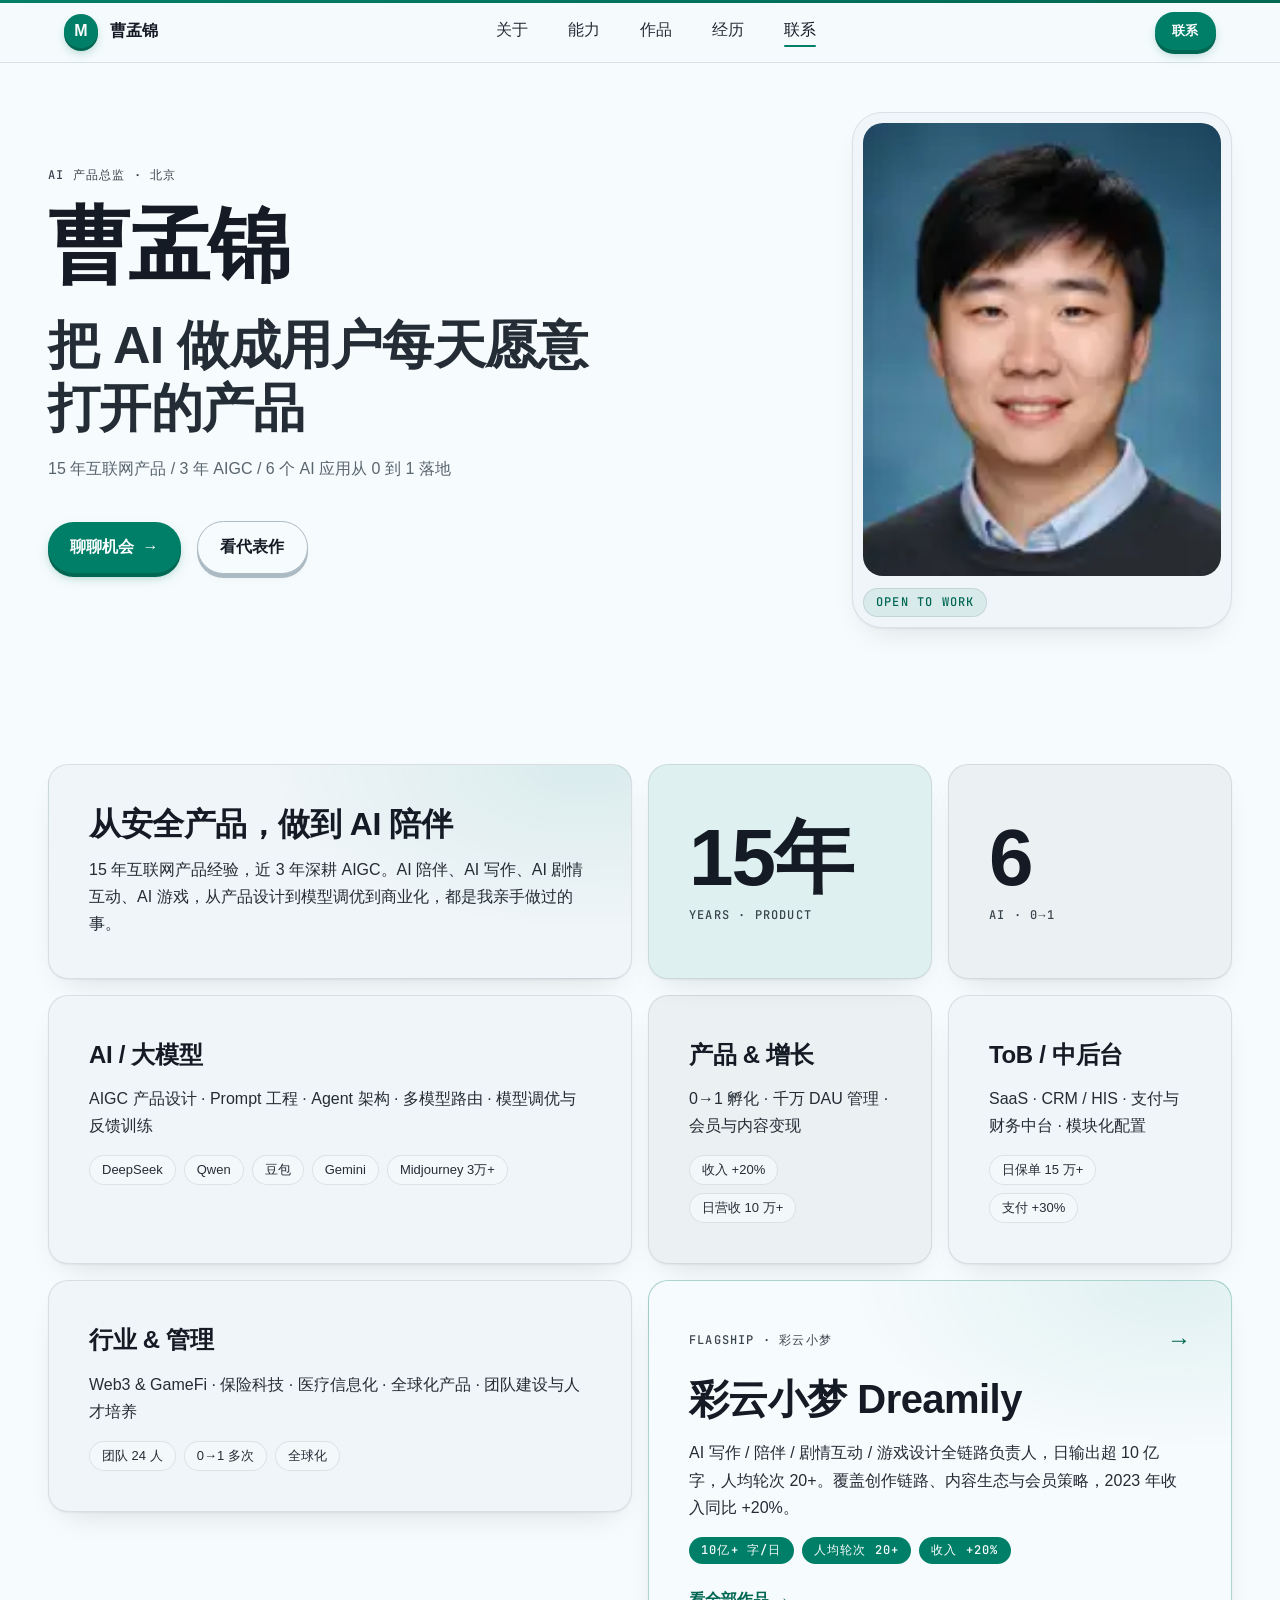
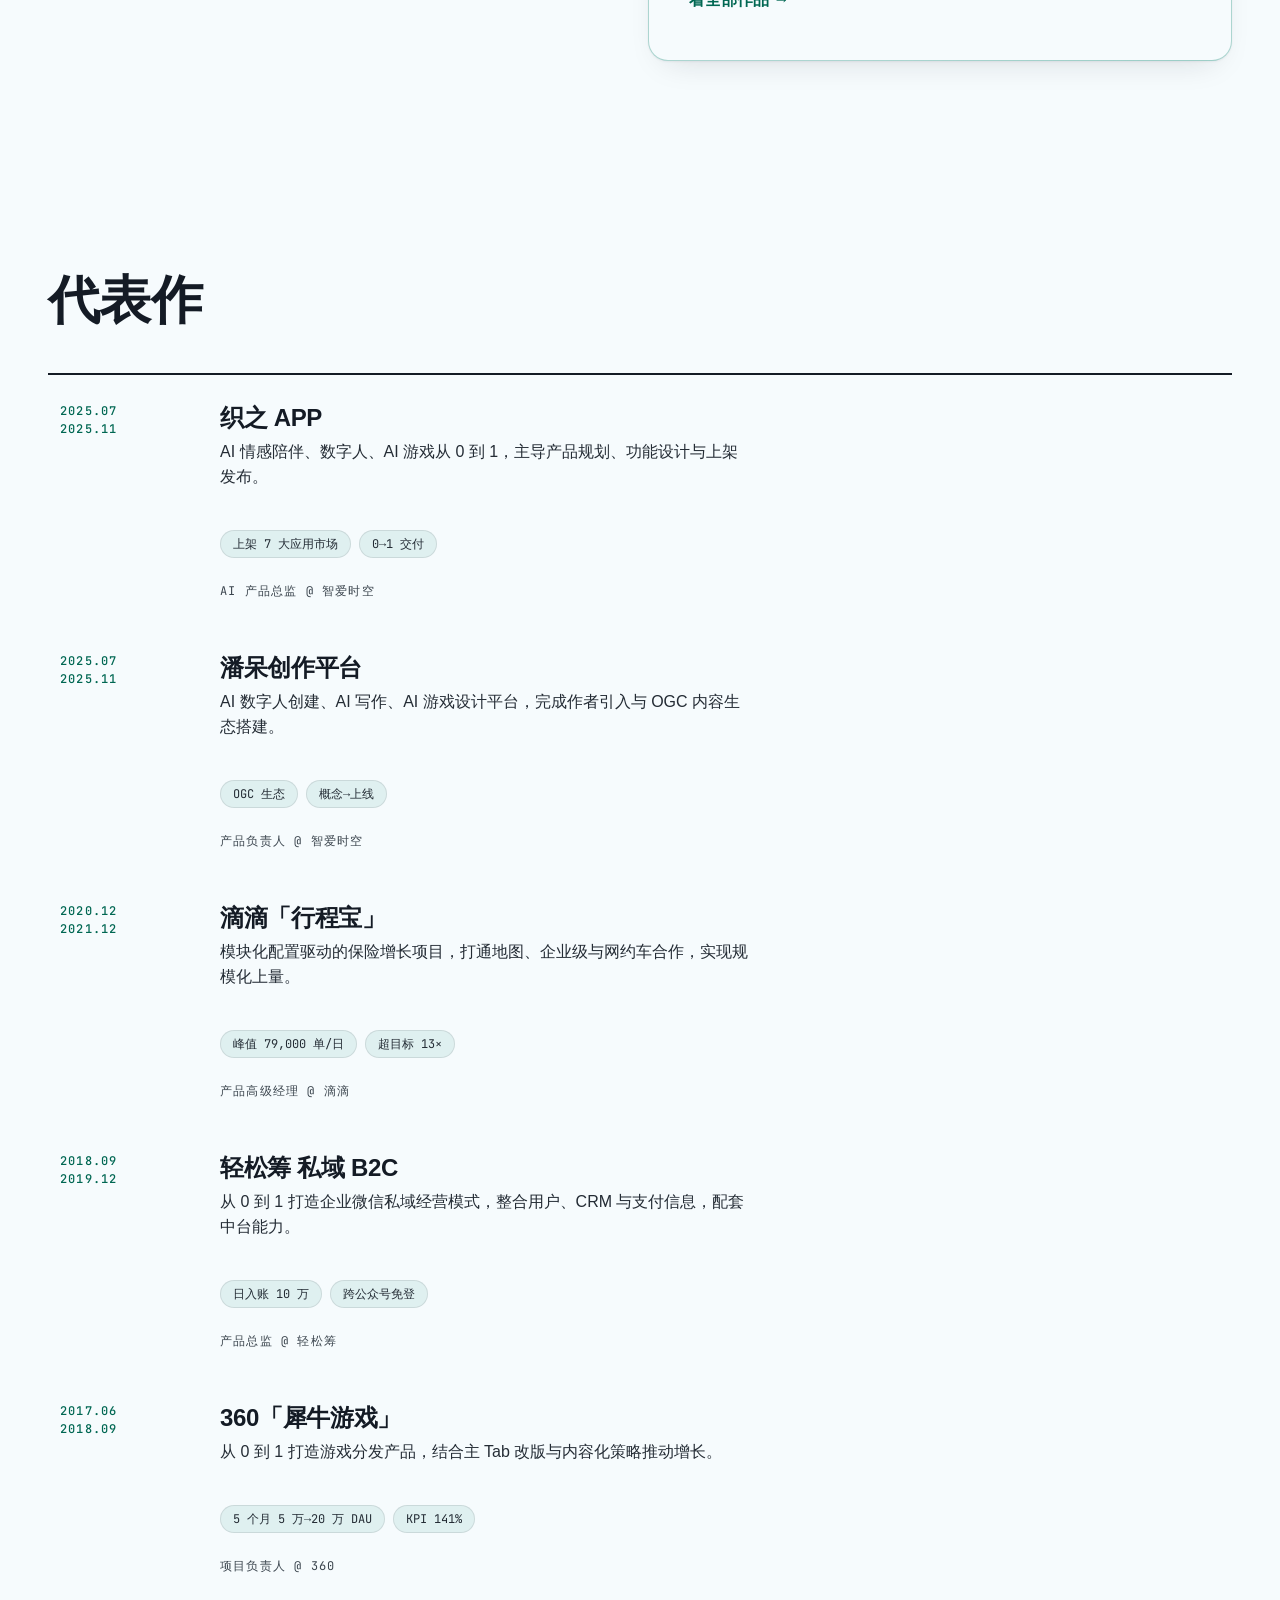
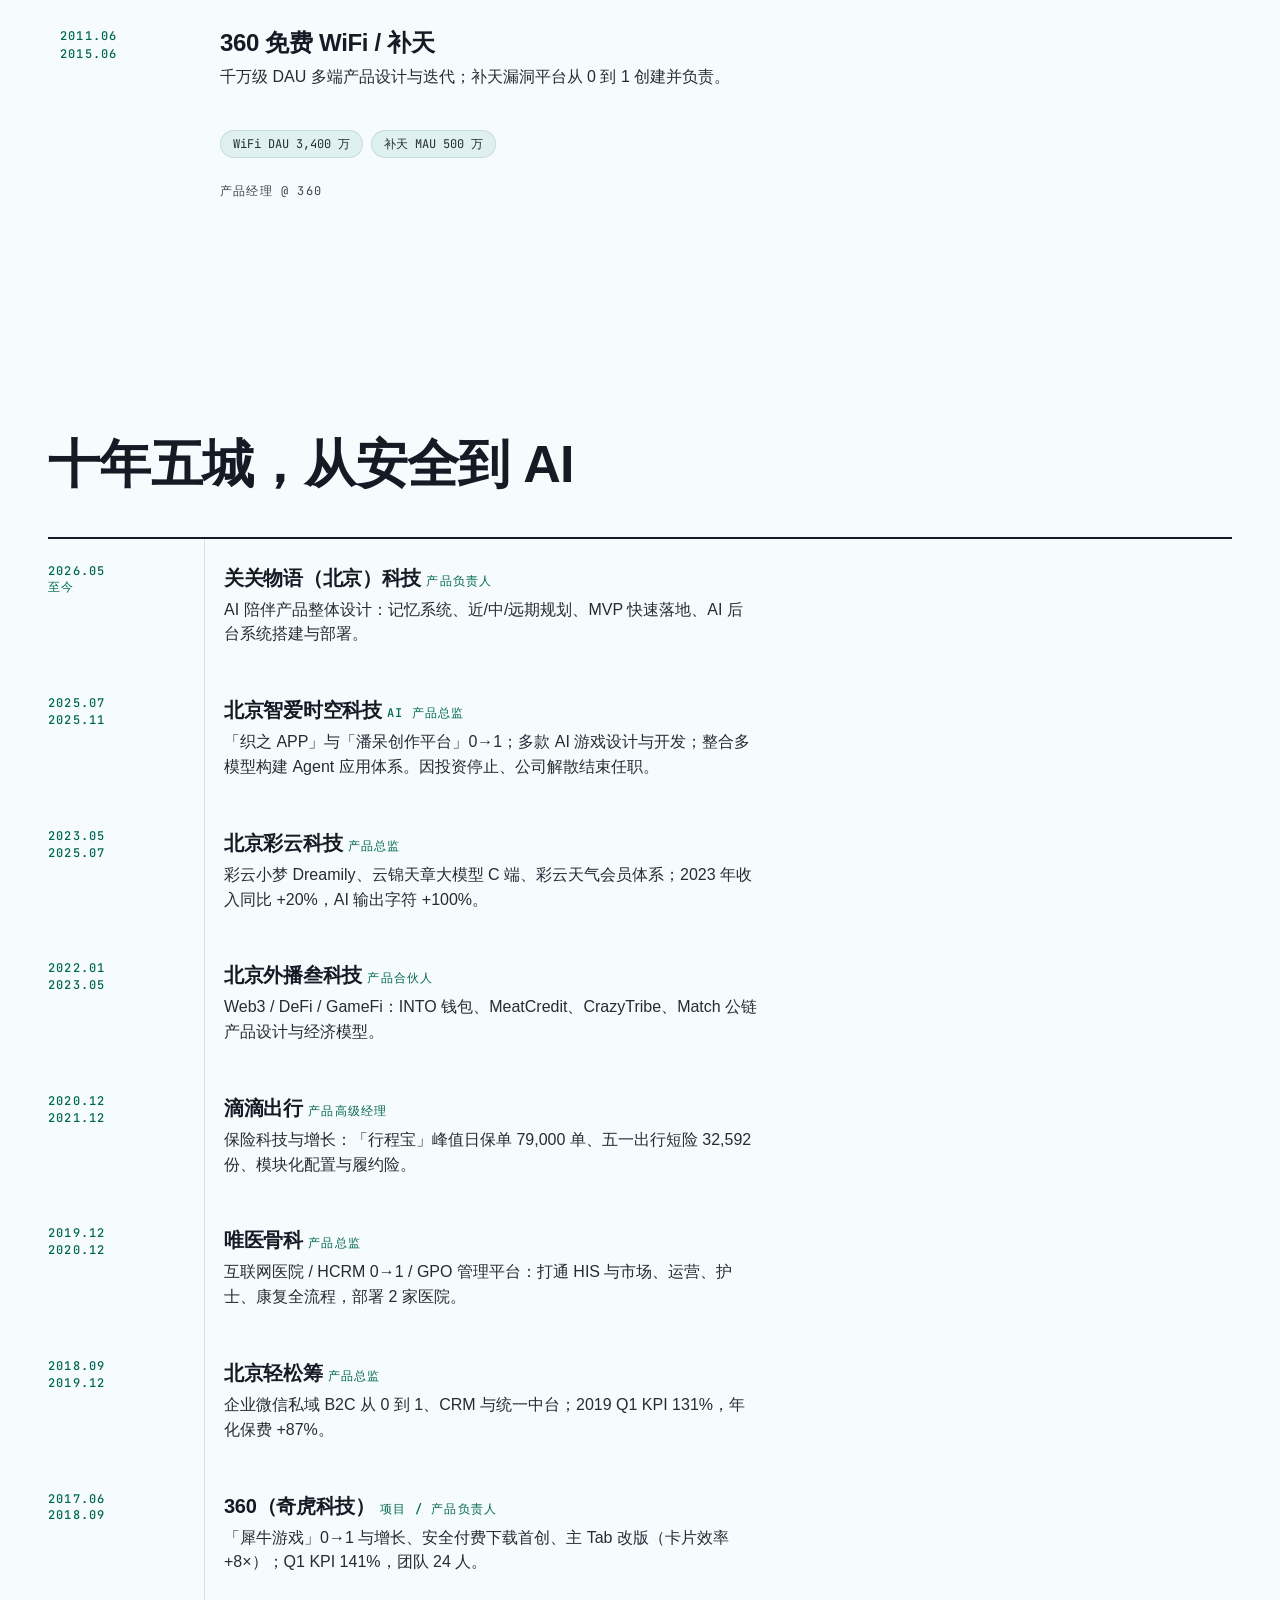
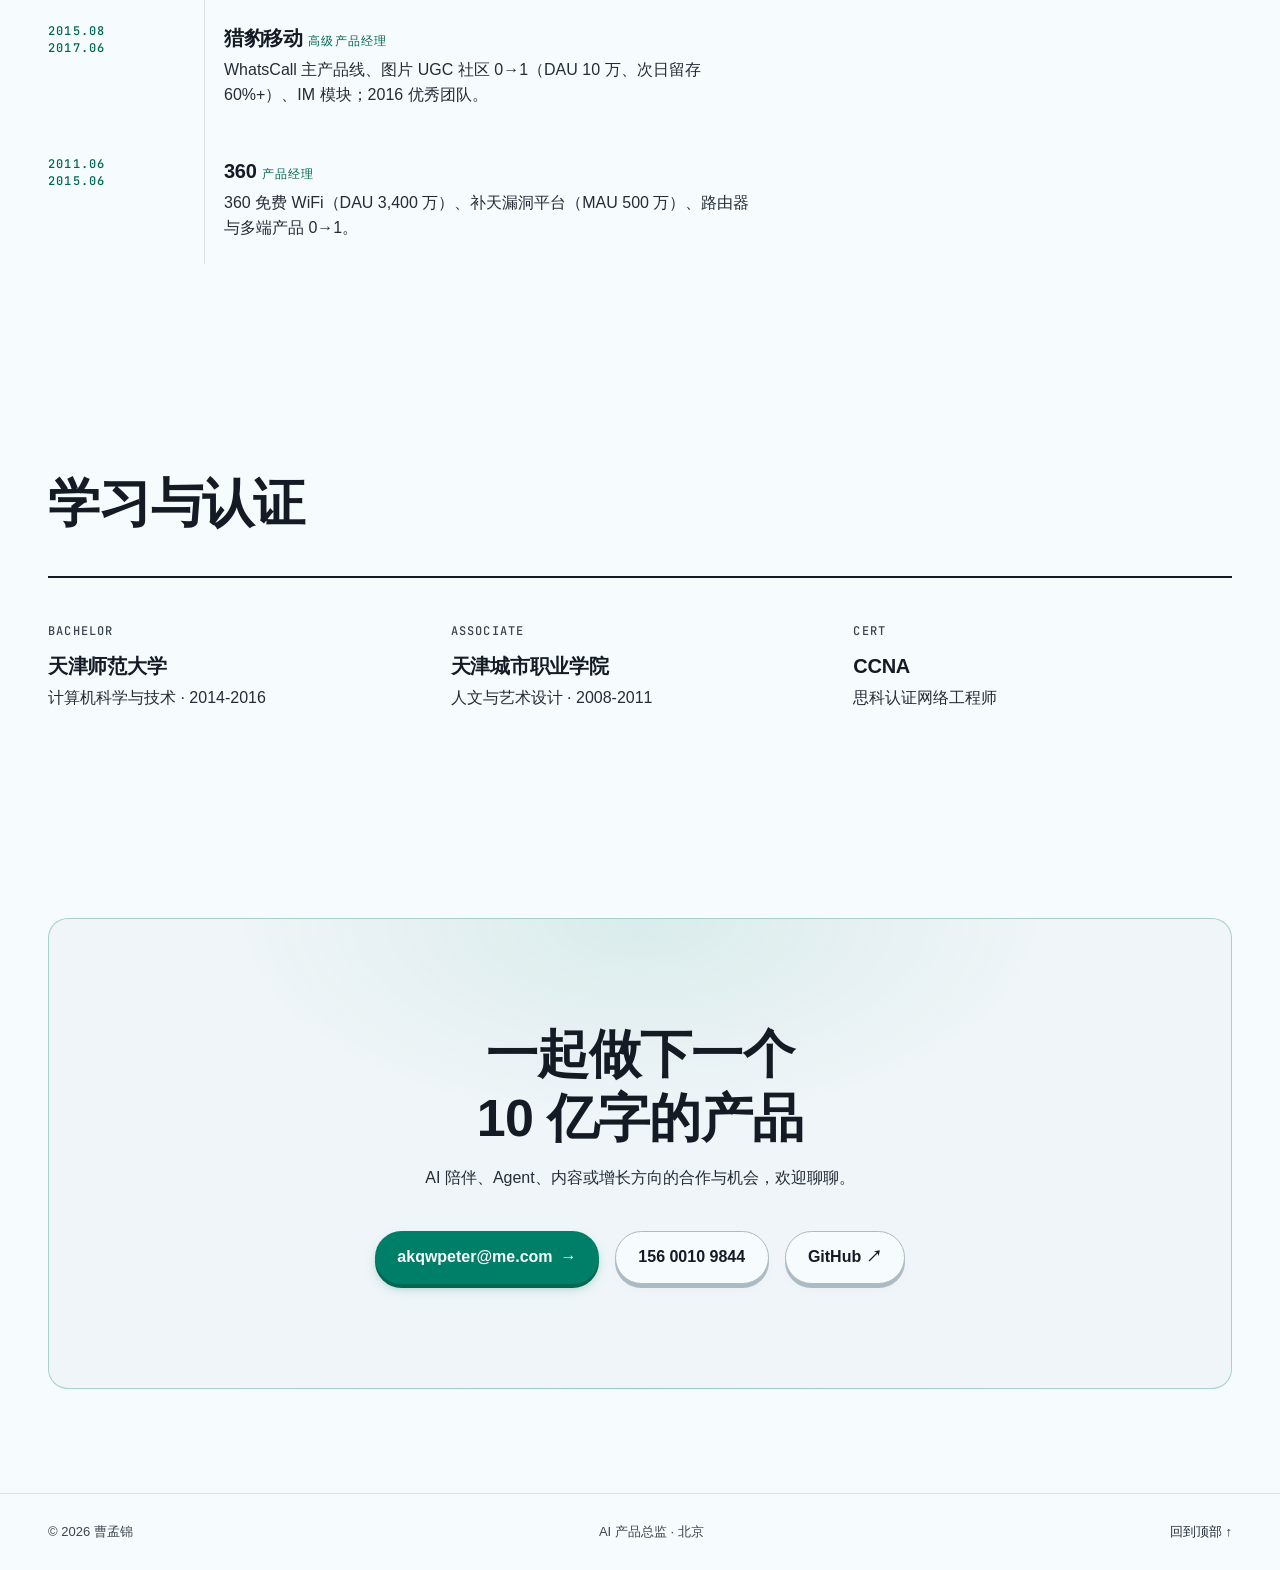
==== commit c0fd68aa: "redesign: 纸面杂志风 v3 浅色设计" ====
--- a/index.html
+++ b/index.html
@@ -5,11 +5,12 @@
   <meta name="viewport" content="width=device-width, initial-scale=1.0">
   <title>曹孟锦 · AI 产品总监</title>
   <meta name="description" content="曹孟锦，面向用户的 AI 产品人。15 年互联网产品经验，3 年 AIGC 深耕，6 个 AI 应用从 0 到 1。">
-  <meta name="theme-color" content="#f7f4e8">
+  <meta name="theme-color" content="#f6f7f8">
+  <meta name="theme-color" media="(prefers-color-scheme: dark)" content="#101418">
   <meta property="og:title" content="曹孟锦 · AI 产品总监">
   <meta property="og:description" content="把 AI 做成用户每天愿意打开的产品。">
   <meta property="og:type" content="website">
-  <link rel="icon" href="data:image/svg+xml,%3Csvg%20xmlns='http://www.w3.org/2000/svg'%20viewBox='0%200%2064%2064'%3E%3Crect%20width='64'%20height='64'%20rx='16'%20fill='%23f4d84c'/%3E%3Ctext%20x='32'%20y='44'%20font-size='32'%20text-anchor='middle'%20fill='%23232320'%20font-family='sans-serif'%20font-weight='bold'%3EM%3C/text%3E%3C/svg%3E">
+  <link rel="icon" href="data:image/svg+xml,%3Csvg%20xmlns='http://www.w3.org/2000/svg'%20viewBox='0%200%2064%2064'%3E%3Crect%20width='64'%20height='64'%20rx='16'%20fill='%230e7c66'/%3E%3Ctext%20x='32'%20y='44'%20font-size='32'%20text-anchor='middle'%20fill='%23f6f7f8'%20font-family='sans-serif'%20font-weight='bold'%3EM%3C/text%3E%3C/svg%3E">
   <link rel="preload" href="assets/fonts/pjs-700.woff2" as="font" type="font/woff2" crossorigin>
   <link rel="preload" href="assets/fonts/pjs-600.woff2" as="font" type="font/woff2" crossorigin>
   <link rel="preload" href="assets/fonts/pjs-400.woff2" as="font" type="font/woff2" crossorigin>
@@ -18,6 +19,7 @@
 </head>
 <body>
   <a class="skip-link" href="#main">跳到主要内容</a>
+  <div class="nav-sentinel" aria-hidden="true"></div>
   <div class="scroll-progress" aria-hidden="true"></div>
 
   <header class="nav" id="siteNav">
@@ -34,7 +36,7 @@
         <a href="#contact">联系</a>
       </nav>
       <div class="nav__actions">
-        <a class="btn btn--pear btn--sm" href="mailto:akqwpeter@me.com">聊聊机会</a>
+        <a class="btn btn--accent btn--sm" href="#contact">联系</a>
         <button class="nav-toggle" id="navToggle" aria-label="打开菜单" aria-expanded="false" aria-controls="navMenu">
           <span></span><span></span>
         </button>
@@ -47,7 +49,7 @@
         <a href="#projects">作品</a>
         <a href="#timeline">经历</a>
         <a href="#contact">联系</a>
-        <a class="btn btn--pear" href="mailto:akqwpeter@me.com">聊聊机会</a>
+        <a class="btn btn--accent" href="#contact">联系</a>
       </nav>
     </div>
   </header>
@@ -59,9 +61,9 @@
           <p class="hero__label mono-label">AI 产品总监 · 北京</p>
           <h1 class="hero__name">曹孟锦</h1>
           <p class="hero__lede">把 AI 做成用户每天愿意打开的产品</p>
-          <p class="hero__sub">15 年互联网产品 · 3 年 AIGC · 6 个 AI 应用从 0 到 1 落地</p>
+          <p class="hero__sub">15 年互联网产品 / 3 年 AIGC / 6 个 AI 应用从 0 到 1 落地</p>
           <div class="hero__cta">
-            <a class="btn btn--pear" href="mailto:akqwpeter@me.com">聊聊机会 <span class="btn__arrow" aria-hidden="true">→</span></a>
+            <a class="btn btn--accent" href="mailto:akqwpeter@me.com">聊聊机会 <span class="btn__arrow" aria-hidden="true">→</span></a>
             <a class="btn btn--outline" href="#projects">看代表作</a>
           </div>
         </div>
@@ -107,7 +109,7 @@
       </article>
       <article class="cell cell--flag span-2x2 reveal">
         <div class="flag__head">
-          <span class="mono-label">FLAGSHIP · 01</span>
+          <span class="mono-label">FLAGSHIP · 彩云小梦</span>
           <span class="flag__arrow" aria-hidden="true">→</span>
         </div>
         <h3>彩云小梦 Dreamily</h3>
@@ -122,7 +124,7 @@
         <h2 class="section__title">代表作</h2>
         <div class="work__list">
           <article class="work__row reveal">
-            <span class="work__index mono-label">02</span>
+            <span class="work__index mono-label">2025.07<br>2025.11</span>
             <div class="work__main">
               <h3>织之 APP</h3>
               <p>AI 情感陪伴、数字人、AI 游戏从 0 到 1，主导产品规划、功能设计与上架发布。</p>
@@ -131,7 +133,7 @@
             <span class="work__co">AI 产品总监 @ 智爱时空</span>
           </article>
           <article class="work__row reveal">
-            <span class="work__index mono-label">03</span>
+            <span class="work__index mono-label">2025.07<br>2025.11</span>
             <div class="work__main">
               <h3>潘呆创作平台</h3>
               <p>AI 数字人创建、AI 写作、AI 游戏设计平台，完成作者引入与 OGC 内容生态搭建。</p>
@@ -140,7 +142,7 @@
             <span class="work__co">产品负责人 @ 智爱时空</span>
           </article>
           <article class="work__row reveal">
-            <span class="work__index mono-label">04</span>
+            <span class="work__index mono-label">2020.12<br>2021.12</span>
             <div class="work__main">
               <h3>滴滴「行程宝」</h3>
               <p>模块化配置驱动的保险增长项目，打通地图、企业级与网约车合作，实现规模化上量。</p>
@@ -149,7 +151,7 @@
             <span class="work__co">产品高级经理 @ 滴滴</span>
           </article>
           <article class="work__row reveal">
-            <span class="work__index mono-label">05</span>
+            <span class="work__index mono-label">2018.09<br>2019.12</span>
             <div class="work__main">
               <h3>轻松筹 私域 B2C</h3>
               <p>从 0 到 1 打造企业微信私域经营模式，整合用户、CRM 与支付信息，配套中台能力。</p>
@@ -158,7 +160,7 @@
             <span class="work__co">产品总监 @ 轻松筹</span>
           </article>
           <article class="work__row reveal">
-            <span class="work__index mono-label">06</span>
+            <span class="work__index mono-label">2017.06<br>2018.09</span>
             <div class="work__main">
               <h3>360「犀牛游戏」</h3>
               <p>从 0 到 1 打造游戏分发产品，结合主 Tab 改版与内容化策略推动增长。</p>
@@ -167,7 +169,7 @@
             <span class="work__co">项目负责人 @ 360</span>
           </article>
           <article class="work__row reveal">
-            <span class="work__index mono-label">07</span>
+            <span class="work__index mono-label">2011.06<br>2015.06</span>
             <div class="work__main">
               <h3>360 免费 WiFi / 补天</h3>
               <p>千万级 DAU 多端产品设计与迭代；补天漏洞平台从 0 到 1 创建并负责。</p>
@@ -264,12 +266,12 @@
           <div class="edu__item reveal">
             <span class="mono-label">BACHELOR</span>
             <h3>天津师范大学</h3>
-            <p>计算机科学与技术 · 2014–2016</p>
+            <p>计算机科学与技术 · 2014-2016</p>
           </div>
           <div class="edu__item reveal" style="--d:60ms">
             <span class="mono-label">ASSOCIATE</span>
             <h3>天津城市职业学院</h3>
-            <p>人文与艺术设计 · 2008–2011</p>
+            <p>人文与艺术设计 · 2008-2011</p>
           </div>
           <div class="edu__item reveal" style="--d:120ms">
             <span class="mono-label">CERT</span>
@@ -285,7 +287,7 @@
         <h2 class="contact__title">一起做下一个<br>10 亿字的产品</h2>
         <p class="contact__sub">AI 陪伴、Agent、内容或增长方向的合作与机会，欢迎聊聊。</p>
         <div class="contact__actions">
-          <a class="btn btn--pear" href="mailto:akqwpeter@me.com">akqwpeter@me.com <span class="btn__arrow" aria-hidden="true">→</span></a>
+          <a class="btn btn--accent" href="mailto:akqwpeter@me.com">akqwpeter@me.com <span class="btn__arrow" aria-hidden="true">→</span></a>
           <a class="btn btn--outline" href="tel:+8615600109844">156 0010 9844</a>
           <a class="btn btn--outline" href="https://github.com/akqwpeter-prog" target="_blank" rel="noopener">GitHub ↗</a>
         </div>
--- a/tokens.css
+++ b/tokens.css
@@ -1,45 +1,44 @@
-/* Hallmark · macrostructure: Bento Grid · theme: hum
- * enrichment: portrait card + character mark · anchor hue: 95 / 235 / 18
- * nav: N10 floating morph · footer: Ft4 compact row
- * Hallmark · pre-emit critique: P5 H5 E4 S5 R5 V5
+/* mengjin-site · design tokens
+ * direction: ink & jade · editorial premium / bento grid
+ * audit: single accent (jade), cool paper neutrals, light + dark themes
  */
 
 :root {
-  color-scheme: light;
+  color-scheme: light dark;
 
-  /* Palette — multi-accent on cream */
-  --color-paper: oklch(97% 0.012 95);
-  --color-paper-2: oklch(94% 0.016 95);
-  --color-paper-3: oklch(91% 0.020 95);
-  --color-rule: oklch(86% 0.014 90);
-  --color-rule-2: oklch(70% 0.018 85);
-  --color-muted: oklch(52% 0.014 90);
-  --color-neutral: oklch(38% 0.014 100);
-  --color-ink-2: oklch(28% 0.014 250);
-  --color-ink: oklch(20% 0.012 250);
-  --color-accent: oklch(86% 0.18 95);
-  --color-accent-deep: oklch(76% 0.20 95);
-  --color-accent-2: oklch(66% 0.18 235);
-  --color-accent-2-deep: oklch(56% 0.20 235);
-  --color-accent-3: oklch(68% 0.24 18);
-  --color-accent-3-deep: oklch(58% 0.26 18);
-  --color-mint: oklch(80% 0.16 150);
-  --color-lavender: oklch(74% 0.16 305);
-  --color-accent-ink: oklch(20% 0.012 250);
-  --color-focus: oklch(56% 0.18 235);
+  /* surfaces · cool paper, no warm cream */
+  --color-paper: oklch(98.6% 0.006 220);
+  --color-paper-2: oklch(96.7% 0.008 220);
+  --color-paper-3: oklch(94.4% 0.01 225);
+  --color-rule: oklch(90.5% 0.012 230);
+  --color-rule-2: oklch(78% 0.02 235);
 
-  /* Tint surfaces — colour-shift cards */
-  --tint-pear: oklch(86% 0.18 95 / 0.14);
-  --tint-pear-strong: oklch(86% 0.18 95 / 0.22);
-  --tint-cyan: oklch(66% 0.18 235 / 0.12);
-  --tint-cyan-strong: oklch(66% 0.18 235 / 0.20);
-  --tint-coral: oklch(68% 0.24 18 / 0.10);
-  --tint-mint: oklch(80% 0.16 150 / 0.14);
-  --tint-mint-strong: oklch(80% 0.16 150 / 0.22);
-  --tint-lavender: oklch(74% 0.16 305 / 0.12);
-  --tint-lavender-strong: oklch(74% 0.16 305 / 0.20);
+  /* ink scale · blue-black */
+  --color-muted: oklch(50% 0.02 240);
+  --color-neutral: oklch(38% 0.02 245);
+  --color-ink-2: oklch(29% 0.02 250);
+  --color-ink: oklch(22% 0.022 255);
 
-  /* Type — rounded sans only */
+  /* accent · jade (single accent, no yellow) */
+  --color-accent: oklch(53% 0.105 175);
+  --color-accent-deep: oklch(45% 0.105 175);
+  --color-accent-text: oklch(45% 0.105 175);
+  --color-accent-ink: oklch(99% 0.002 220);
+  --color-focus: oklch(52% 0.105 175);
+
+  /* tint surfaces */
+  --tint-accent: oklch(56% 0.105 175 / 0.09);
+  --tint-accent-strong: oklch(56% 0.105 175 / 0.16);
+  --tint-ink: oklch(22% 0.022 255 / 0.045);
+  --tint-ink-strong: oklch(22% 0.022 255 / 0.09);
+  --tint-rule: oklch(22% 0.022 255 / 0.1);
+
+  /* shadows tinted to the ink hue */
+  --shadow-card: 0 14px 34px -18px oklch(22% 0.02 255 / 0.18), 0 1px 2px oklch(22% 0.02 255 / 0.05);
+  --shadow-card-hover: 0 26px 60px -24px oklch(22% 0.02 255 / 0.24), 0 2px 6px oklch(22% 0.02 255 / 0.08);
+  --shadow-btn-cast: oklch(47% 0.105 175 / 0.4);
+
+  /* Type: rounded sans + mono labels */
   --font-display: "Plus Jakarta Sans", "PingFang SC", "Hiragino Sans GB", sans-serif;
   --font-body: "Plus Jakarta Sans", "PingFang SC", "Hiragino Sans GB", sans-serif;
   --font-label: "JetBrains Mono", ui-monospace, "SF Mono", Menlo, monospace;
@@ -61,12 +60,11 @@
   --section-gap: 6.5rem;
   --section-head-gap: 1.75rem;
 
+  /* shape system: buttons pill · cards 20px · inputs 12px */
   --radius-card: 20px;
   --radius-pill: 999px;
   --radius-input: 12px;
   --rule-card: 1px;
-  --shadow-card: 0 12px 32px -16px oklch(20% 0.012 250 / 0.14), 0 1px 2px oklch(20% 0.012 250 / 0.06);
-  --shadow-card-hover: 0 24px 56px -20px oklch(20% 0.012 250 / 0.18), 0 2px 6px oklch(20% 0.012 250 / 0.08);
 
   --ease-spring: cubic-bezier(0.34, 1.56, 0.64, 1);
   --ease-snap: cubic-bezier(0.22, 1, 0.36, 1);
@@ -99,3 +97,34 @@
   --page-gutter: clamp(1.25rem, 4vw, 3rem);
   --measure: 60ch;
 }
+
+@media (prefers-color-scheme: dark) {
+  :root {
+    --color-paper: oklch(17.5% 0.012 260);
+    --color-paper-2: oklch(20.5% 0.014 260);
+    --color-paper-3: oklch(24% 0.015 260);
+    --color-rule: oklch(31% 0.015 260);
+    --color-rule-2: oklch(46% 0.018 260);
+
+    --color-muted: oklch(72% 0.014 240);
+    --color-neutral: oklch(81% 0.01 235);
+    --color-ink-2: oklch(88% 0.008 235);
+    --color-ink: oklch(95% 0.005 220);
+
+    --color-accent: oklch(70% 0.1 175);
+    --color-accent-deep: oklch(61% 0.105 175);
+    --color-accent-text: oklch(76% 0.1 175);
+    --color-accent-ink: oklch(18% 0.015 260);
+    --color-focus: oklch(74% 0.1 175);
+
+    --tint-accent: oklch(70% 0.1 175 / 0.12);
+    --tint-accent-strong: oklch(70% 0.1 175 / 0.2);
+    --tint-ink: oklch(95% 0.005 220 / 0.05);
+    --tint-ink-strong: oklch(95% 0.005 220 / 0.1);
+    --tint-rule: oklch(95% 0.005 220 / 0.12);
+
+    --shadow-card: 0 16px 40px -20px oklch(0% 0 0 / 0.55), 0 1px 2px oklch(0% 0 0 / 0.3);
+    --shadow-card-hover: 0 28px 64px -24px oklch(0% 0 0 / 0.65), 0 2px 6px oklch(0% 0 0 / 0.35);
+    --shadow-btn-cast: oklch(0% 0 0 / 0.4);
+  }
+}
--- a/assets/css/style.css
+++ b/assets/css/style.css
@@ -1,8 +1,7 @@
-/* Hallmark · macrostructure: Bento Grid · theme: hum
- * enrichment: portrait card + character mark · anchor hue: 95 / 235 / 18
- * nav: N10 floating morph · footer: Ft4 compact row · contrast: pass (40-41)
- * slop: pass (42-45) · honest: pass (46) · chrome: pass (47) · tokens: pass (48)
- * responsive: pass (34, 49, 50-57) · Hallmark · pre-emit critique: P5 H5 E4 S5 R5 V5
+/* mengjin-site · ink & jade
+ * macrostructure: asymmetric bento · editorial rows · timeline rail
+ * interaction: floating morph nav, tactile push buttons, counter bounce,
+ *              reveal-on-view, click splash · light + dark themes
  */
 
 @import "../../tokens.css";
@@ -119,7 +118,7 @@
   z-index: 300;
   padding: var(--space-sm) var(--space-md);
   border-radius: var(--radius-input);
-  background: var(--color-accent-2);
+  background: var(--color-accent);
   color: var(--color-accent-ink);
   font-weight: 600;
   transition: top var(--dur-short) var(--ease-out);
@@ -128,6 +127,17 @@
   top: var(--space-md);
 }
 
+/* nav floating sentinel: 1px marker at the morph threshold */
+.nav-sentinel {
+  position: absolute;
+  top: 80px;
+  left: 0;
+  width: 1px;
+  height: 1px;
+  pointer-events: none;
+}
+
+/* scroll progress · CSS scroll-driven animation, no JS scroll listener */
 .scroll-progress {
   position: fixed;
   top: 0;
@@ -135,12 +145,28 @@
   right: 0;
   height: 3px;
   z-index: 320;
-  background: var(--color-accent-deep);
-  transform: scaleX(0);
+  background: linear-gradient(90deg, var(--color-accent), var(--color-accent-deep));
   transform-origin: 0 50%;
-}
-
-/* ---------- nav · N10 floating morph ---------- */
+  animation: progress-grow linear;
+  animation-timeline: scroll(root);
+}
+
+@keyframes progress-grow {
+  from {
+    transform: scaleX(0);
+  }
+  to {
+    transform: scaleX(1);
+  }
+}
+
+@supports not (animation-timeline: scroll()) {
+  .scroll-progress {
+    display: none;
+  }
+}
+
+/* ---------- nav · floating morph ---------- */
 
 .nav {
   position: fixed;
@@ -238,13 +264,18 @@
   font-weight: 700;
   box-shadow:
     0 3px 0 0 var(--color-accent-deep),
-    0 6px 12px -3px oklch(76% 0.2 95 / 0.45);
+    0 6px 12px -3px var(--shadow-btn-cast);
   animation: orb-pulse 4s ease-in-out infinite;
 }
 
 @keyframes orb-pulse {
-  0%, 100% { transform: scale(1); }
-  50% { transform: scale(1.05); }
+  0%,
+  100% {
+    transform: scale(1);
+  }
+  50% {
+    transform: scale(1.05);
+  }
 }
 
 .brand-text {
@@ -278,7 +309,7 @@
   bottom: 0;
   height: 2px;
   border-radius: 2px;
-  background: var(--color-accent-2);
+  background: var(--color-accent);
   transform: scaleX(0);
   transform-origin: right;
   transition: transform var(--dur-short) var(--ease-out);
@@ -319,7 +350,9 @@
   height: 2px;
   border-radius: 2px;
   background: var(--color-ink);
-  transition: transform var(--dur-short) var(--ease-out), opacity var(--dur-short) var(--ease-out);
+  transition:
+    transform var(--dur-short) var(--ease-out),
+    opacity var(--dur-short) var(--ease-out);
 }
 
 .nav-toggle.open span:nth-child(1) {
@@ -360,7 +393,9 @@
   color: var(--color-ink);
   opacity: 0;
   transform: translateY(var(--space-lg));
-  transition: opacity var(--dur-long) var(--ease-out), transform var(--dur-long) var(--ease-out);
+  transition:
+    opacity var(--dur-long) var(--ease-out),
+    transform var(--dur-long) var(--ease-out);
 }
 
 .nav__overlay.open a:not(.btn) {
@@ -368,20 +403,32 @@
   transform: none;
 }
 
-.nav__overlay.open a:not(.btn):nth-child(1) { transition-delay: 60ms; }
-.nav__overlay.open a:not(.btn):nth-child(2) { transition-delay: 120ms; }
-.nav__overlay.open a:not(.btn):nth-child(3) { transition-delay: 180ms; }
-.nav__overlay.open a:not(.btn):nth-child(4) { transition-delay: 240ms; }
-.nav__overlay.open a:not(.btn):nth-child(5) { transition-delay: 300ms; }
-.nav__overlay.open .btn { transition-delay: 360ms; }
-
-/* ---------- buttons · Hum push system ---------- */
+.nav__overlay.open a:not(.btn):nth-child(1) {
+  transition-delay: 60ms;
+}
+.nav__overlay.open a:not(.btn):nth-child(2) {
+  transition-delay: 120ms;
+}
+.nav__overlay.open a:not(.btn):nth-child(3) {
+  transition-delay: 180ms;
+}
+.nav__overlay.open a:not(.btn):nth-child(4) {
+  transition-delay: 240ms;
+}
+.nav__overlay.open a:not(.btn):nth-child(5) {
+  transition-delay: 300ms;
+}
+.nav__overlay.open .btn {
+  transition-delay: 360ms;
+}
+
+/* ---------- buttons · push system ---------- */
 
 .btn {
   --btn-face: var(--color-accent);
   --btn-ink: var(--color-accent-ink);
   --btn-edge: var(--color-accent-deep);
-  --btn-cast: oklch(76% 0.2 95 / 0.45);
+  --btn-cast: var(--shadow-btn-cast);
   display: inline-flex;
   align-items: center;
   justify-content: center;
@@ -430,34 +477,23 @@
   outline-offset: 3px;
 }
 
-.btn[disabled],
-.btn.is-disabled {
-  opacity: 0.55;
-  cursor: not-allowed;
-  pointer-events: none;
-  transform: none;
-  box-shadow:
-    0 4px 0 0 var(--btn-edge),
-    0 6px 12px -3px var(--btn-cast);
-}
-
 .btn--sm {
   padding: 0.55rem 1.1rem;
   font-size: var(--text-sm);
 }
 
-.btn--pear {
+.btn--accent {
   --btn-face: var(--color-accent);
   --btn-ink: var(--color-accent-ink);
   --btn-edge: var(--color-accent-deep);
-  --btn-cast: oklch(76% 0.2 95 / 0.45);
+  --btn-cast: var(--shadow-btn-cast);
 }
 
 .btn--outline {
   --btn-face: var(--color-paper);
   --btn-ink: var(--color-ink);
   --btn-edge: var(--color-rule-2);
-  --btn-cast: oklch(20% 0.012 250 / 0.1);
+  --btn-cast: var(--tint-ink);
   border: 1px solid var(--color-rule-2);
 }
 
@@ -474,24 +510,33 @@
   transform: translateX(3px);
 }
 
-/* ---------- star burst · character moment ---------- */
-
-.star-burst {
+/* ---------- click splash · feedback moment ---------- */
+
+.click-splash {
   position: fixed;
-  width: 24px;
-  height: 24px;
+  width: 26px;
+  height: 26px;
   z-index: 400;
   pointer-events: none;
-  background:
-    linear-gradient(90deg, transparent 47%, var(--color-accent-3) 47% 53%, transparent 53%),
-    linear-gradient(0deg, transparent 47%, var(--color-accent-3) 47% 53%, transparent 53%);
-  animation: star-burst var(--dur-burst, 420ms) var(--ease-out) forwards;
-}
-
-@keyframes star-burst {
-  0% { transform: scale(0) rotate(0deg); opacity: 1; }
-  60% { transform: scale(1.2) rotate(35deg); opacity: 0.9; }
-  100% { transform: scale(1.4) rotate(45deg); opacity: 0; }
+  border-radius: 50%;
+  background: var(--color-accent);
+  opacity: 0.55;
+  animation: click-splash var(--dur-burst, 520ms) var(--ease-out) forwards;
+}
+
+@keyframes click-splash {
+  0% {
+    transform: scale(0.2);
+    opacity: 0.55;
+  }
+  60% {
+    transform: scale(1.15);
+    opacity: 0.28;
+  }
+  100% {
+    transform: scale(1.5);
+    opacity: 0;
+  }
 }
 
 /* ---------- hero ---------- */
@@ -535,7 +580,7 @@
 
 .hero__sub {
   margin-top: var(--space-md);
-  color: var(--color-neutral);
+  color: var(--color-muted);
   max-width: var(--measure);
 }
 
@@ -547,17 +592,25 @@
   margin-top: var(--space-xl);
 }
 
+/* portrait · double-bezel: outer shell + inner core */
 .hero__portrait {
   position: relative;
-  width: min(360px, 100%);
+  width: min(380px, 100%);
   margin-inline-start: auto;
-  border-radius: var(--radius-card);
+  padding: 10px;
+  border-radius: calc(var(--radius-card) + 10px);
+  background: var(--color-paper-2);
+  border: 1px solid var(--color-rule);
   box-shadow: var(--shadow-card);
-  transition: transform var(--dur-long) var(--ease-out), box-shadow var(--dur-long) var(--ease-out);
+  transition:
+    transform var(--dur-long) var(--ease-out),
+    box-shadow var(--dur-long) var(--ease-out),
+    border-color var(--dur-long) var(--ease-out);
 }
 
 .hero__portrait:hover {
   transform: translateY(-4px);
+  border-color: var(--color-rule-2);
   box-shadow: var(--shadow-card-hover);
 }
 
@@ -574,8 +627,9 @@
   margin-top: var(--space-sm);
   padding: var(--space-2xs) var(--space-sm);
   border-radius: var(--radius-pill);
-  border: 1px solid color-mix(in oklch, var(--color-accent-3) 45%, transparent);
-  color: var(--color-accent-3-deep);
+  border: 1px solid var(--tint-rule);
+  background: var(--tint-accent);
+  color: var(--color-accent-text);
   font-family: var(--font-label);
   font-size: var(--text-xs);
   font-weight: 500;
@@ -595,18 +649,20 @@
 .cell {
   position: relative;
   border-radius: var(--radius-card);
-  border: var(--rule-card) solid color-mix(in oklch, var(--color-ink) 6%, transparent);
+  border: var(--rule-card) solid var(--tint-rule);
   background: var(--color-paper);
   box-shadow: var(--shadow-card);
   padding: var(--space-xl);
   transition:
     transform var(--dur-long) var(--ease-spring),
     box-shadow var(--dur-long) var(--ease-out),
-    background-color var(--dur-long) var(--ease-out);
+    background-color var(--dur-long) var(--ease-out),
+    border-color var(--dur-long) var(--ease-out);
 }
 
 .cell:hover {
   transform: translateY(-4px);
+  border-color: var(--color-rule-2);
   box-shadow: var(--shadow-card-hover);
 }
 
@@ -624,11 +680,15 @@
 }
 
 .cell--about {
-  background: var(--tint-pear);
+  background:
+    radial-gradient(460px 240px at 92% 0%, var(--tint-accent), transparent 68%),
+    var(--color-paper-2);
 }
 
 .cell--about:hover {
-  background: var(--tint-pear-strong);
+  background:
+    radial-gradient(460px 240px at 92% 0%, var(--tint-accent-strong), transparent 68%),
+    var(--color-paper-2);
 }
 
 .cell--about h2 {
@@ -653,11 +713,19 @@
   flex-direction: column;
   justify-content: center;
   gap: var(--space-xs);
-  background: var(--tint-cyan);
+  background: var(--tint-accent);
+}
+
+.cell--stat:nth-of-type(3) {
+  background: var(--tint-ink);
 }
 
 .cell--stat:hover {
-  background: var(--tint-cyan-strong);
+  background: var(--tint-accent-strong);
+}
+
+.cell--stat:nth-of-type(3):hover {
+  background: var(--tint-ink-strong);
 }
 
 .stat-num {
@@ -674,33 +742,35 @@
 }
 
 @keyframes counter-yes {
-  0% { transform: scale(1); }
-  50% { transform: scale(1.06); }
-  100% { transform: scale(1); }
+  0% {
+    transform: scale(1);
+  }
+  50% {
+    transform: scale(1.06);
+  }
+  100% {
+    transform: scale(1);
+  }
 }
 
 .cell--cap {
-  background: var(--tint-lavender);
+  background: var(--color-paper-2);
+}
+
+.cell--cap:nth-of-type(5) {
+  background: var(--tint-ink);
+}
+
+.cell--cap:nth-of-type(6) {
+  background: var(--color-paper-2);
 }
 
 .cell--cap:hover {
-  background: var(--tint-lavender-strong);
-}
-
-.cell--cap:nth-of-type(5) {
-  background: var(--tint-mint);
+  background: var(--tint-ink-strong);
 }
 
 .cell--cap:nth-of-type(5):hover {
-  background: var(--tint-mint-strong);
-}
-
-.cell--cap:nth-of-type(6) {
-  background: var(--tint-pear);
-}
-
-.cell--cap:nth-of-type(6):hover {
-  background: var(--tint-pear-strong);
+  background: var(--tint-ink-strong);
 }
 
 .cell--cap h3 {
@@ -721,7 +791,7 @@
 .chip-row span {
   padding: var(--space-2xs) var(--space-sm);
   border-radius: var(--radius-pill);
-  border: 1px solid color-mix(in oklch, var(--color-ink) 10%, transparent);
+  border: 1px solid var(--tint-rule);
   background: color-mix(in oklch, var(--color-paper) 70%, transparent);
   font-size: var(--text-sm);
   color: var(--color-ink-2);
@@ -733,14 +803,14 @@
   flex-direction: column;
   gap: var(--space-md);
   background:
-    radial-gradient(420px 220px at 90% 0%, var(--tint-cyan), transparent 70%),
+    radial-gradient(460px 240px at 90% 0%, var(--tint-accent), transparent 70%),
     var(--color-paper);
-  border-color: color-mix(in oklch, var(--color-accent-2) 35%, transparent);
+  border-color: color-mix(in oklch, var(--color-accent) 30%, transparent);
 }
 
 .cell--flag:hover {
   background:
-    radial-gradient(420px 220px at 90% 0%, var(--tint-cyan-strong), transparent 70%),
+    radial-gradient(460px 240px at 90% 0%, var(--tint-accent-strong), transparent 70%),
     var(--color-paper);
 }
 
@@ -752,7 +822,7 @@
 
 .flag__arrow {
   font-size: var(--text-xl);
-  color: var(--color-accent-2-deep);
+  color: var(--color-accent-text);
 }
 
 .cell--flag h3 {
@@ -772,7 +842,7 @@
 .flag__kpis span {
   padding: var(--space-2xs) var(--space-sm);
   border-radius: var(--radius-pill);
-  background: var(--color-accent-2);
+  background: var(--color-accent);
   color: var(--color-accent-ink);
   font-family: var(--font-label);
   font-size: var(--text-xs);
@@ -785,7 +855,7 @@
   margin-top: auto;
   align-self: flex-start;
   font-weight: 600;
-  color: var(--color-accent-2-deep);
+  color: var(--color-accent-text);
   padding: var(--space-xs) 0;
   transition: color var(--dur-short) var(--ease-out);
 }
@@ -828,7 +898,7 @@
   min-width: 0;
 }
 
-/* work list */
+/* work list · editorial rows with period rail */
 
 .work__list {
   border-block-start: 2px solid var(--color-ink);
@@ -836,9 +906,9 @@
 
 .work__row {
   display: grid;
-  grid-template-columns: 4.5rem minmax(0, 1fr) auto;
+  grid-template-columns: 8.5rem minmax(0, 1fr);
   gap: var(--space-lg);
-  align-items: center;
+  align-items: start;
   padding: var(--space-lg) var(--space-sm);
   border-radius: var(--radius-card);
   transition: background-color var(--dur-short) var(--ease-out);
@@ -849,7 +919,9 @@
 }
 
 .work__index {
-  color: var(--color-accent-2-deep);
+  padding-top: 0.2rem;
+  color: var(--color-accent-text);
+  line-height: 1.5;
 }
 
 .work__main h3 {
@@ -868,15 +940,16 @@
 .work__kpis {
   display: flex;
   flex-wrap: wrap;
-  justify-content: flex-end;
   gap: var(--space-xs);
-  max-width: 22rem;
+  margin-top: var(--space-md);
+  grid-column: 2;
 }
 
 .work__kpis span {
   padding: var(--space-2xs) var(--space-sm);
   border-radius: var(--radius-pill);
-  background: var(--tint-cyan);
+  background: var(--tint-accent);
+  border: 1px solid var(--tint-rule);
   color: var(--color-ink-2);
   font-family: var(--font-label);
   font-size: var(--text-xs);
@@ -891,7 +964,7 @@
   color: var(--color-neutral);
 }
 
-/* timeline */
+/* timeline · functional rail */
 
 .timeline {
   list-style: none;
@@ -899,21 +972,32 @@
 }
 
 .tl__row {
+  position: relative;
   display: grid;
-  grid-template-columns: 7.5rem minmax(0, 1fr);
+  grid-template-columns: 8.5rem minmax(0, 1fr);
   gap: var(--space-xl);
-  padding: var(--space-lg) var(--space-sm);
+  padding: var(--space-lg) var(--space-sm) var(--space-lg) 0;
   border-radius: var(--radius-card);
   transition: background-color var(--dur-short) var(--ease-out);
 }
 
+.tl__row::before {
+  content: "";
+  position: absolute;
+  left: calc(8.5rem + var(--space-xl) / 2);
+  top: 0;
+  bottom: 0;
+  width: 1px;
+  background: var(--color-rule);
+}
+
 .tl__row:hover {
   background: var(--color-paper-2);
 }
 
 .tl__year {
   line-height: 1.4;
-  color: var(--color-accent-2-deep);
+  color: var(--color-accent-text);
 }
 
 .tl__body h3 {
@@ -929,7 +1013,7 @@
   font-size: var(--text-xs);
   font-weight: 500;
   letter-spacing: var(--tracking-label);
-  color: var(--color-accent-2-deep);
+  color: var(--color-accent-text);
 }
 
 .tl__body p {
@@ -967,8 +1051,10 @@
   align-items: center;
   text-align: center;
   border-radius: var(--radius-card);
-  border: var(--rule-card) solid color-mix(in oklch, var(--color-ink) 6%, transparent);
-  background: var(--tint-pear);
+  border: 1px solid color-mix(in oklch, var(--color-accent) 30%, transparent);
+  background:
+    radial-gradient(560px 280px at 50% 0%, var(--tint-accent), transparent 72%),
+    var(--color-paper-2);
   padding: var(--space-3xl) var(--space-xl);
 }
 
@@ -1019,7 +1105,7 @@
 }
 
 .footer__inner a:hover {
-  color: var(--color-accent-2-deep);
+  color: var(--color-accent-text);
 }
 
 /* ---------- responsive ---------- */
@@ -1047,15 +1133,6 @@
 
   .span-2x2 {
     grid-row: auto;
-  }
-
-  .work__row {
-    grid-template-columns: 3.5rem minmax(0, 1fr);
-  }
-
-  .work__kpis {
-    grid-column: 2;
-    justify-content: flex-start;
   }
 
   .edu__row {
@@ -1083,13 +1160,15 @@
     gap: var(--space-xs);
   }
 
+  .tl__row::before {
+    display: none;
+  }
+
   .work__row {
     grid-template-columns: minmax(0, 1fr);
     gap: var(--space-xs);
   }
 
-  .work__index,
-  .work__kpis,
   .work__co {
     grid-column: auto;
   }
@@ -1131,7 +1210,7 @@
     box-shadow: var(--shadow-card);
   }
 
-  .star-burst {
+  .click-splash {
     display: none;
   }
 }
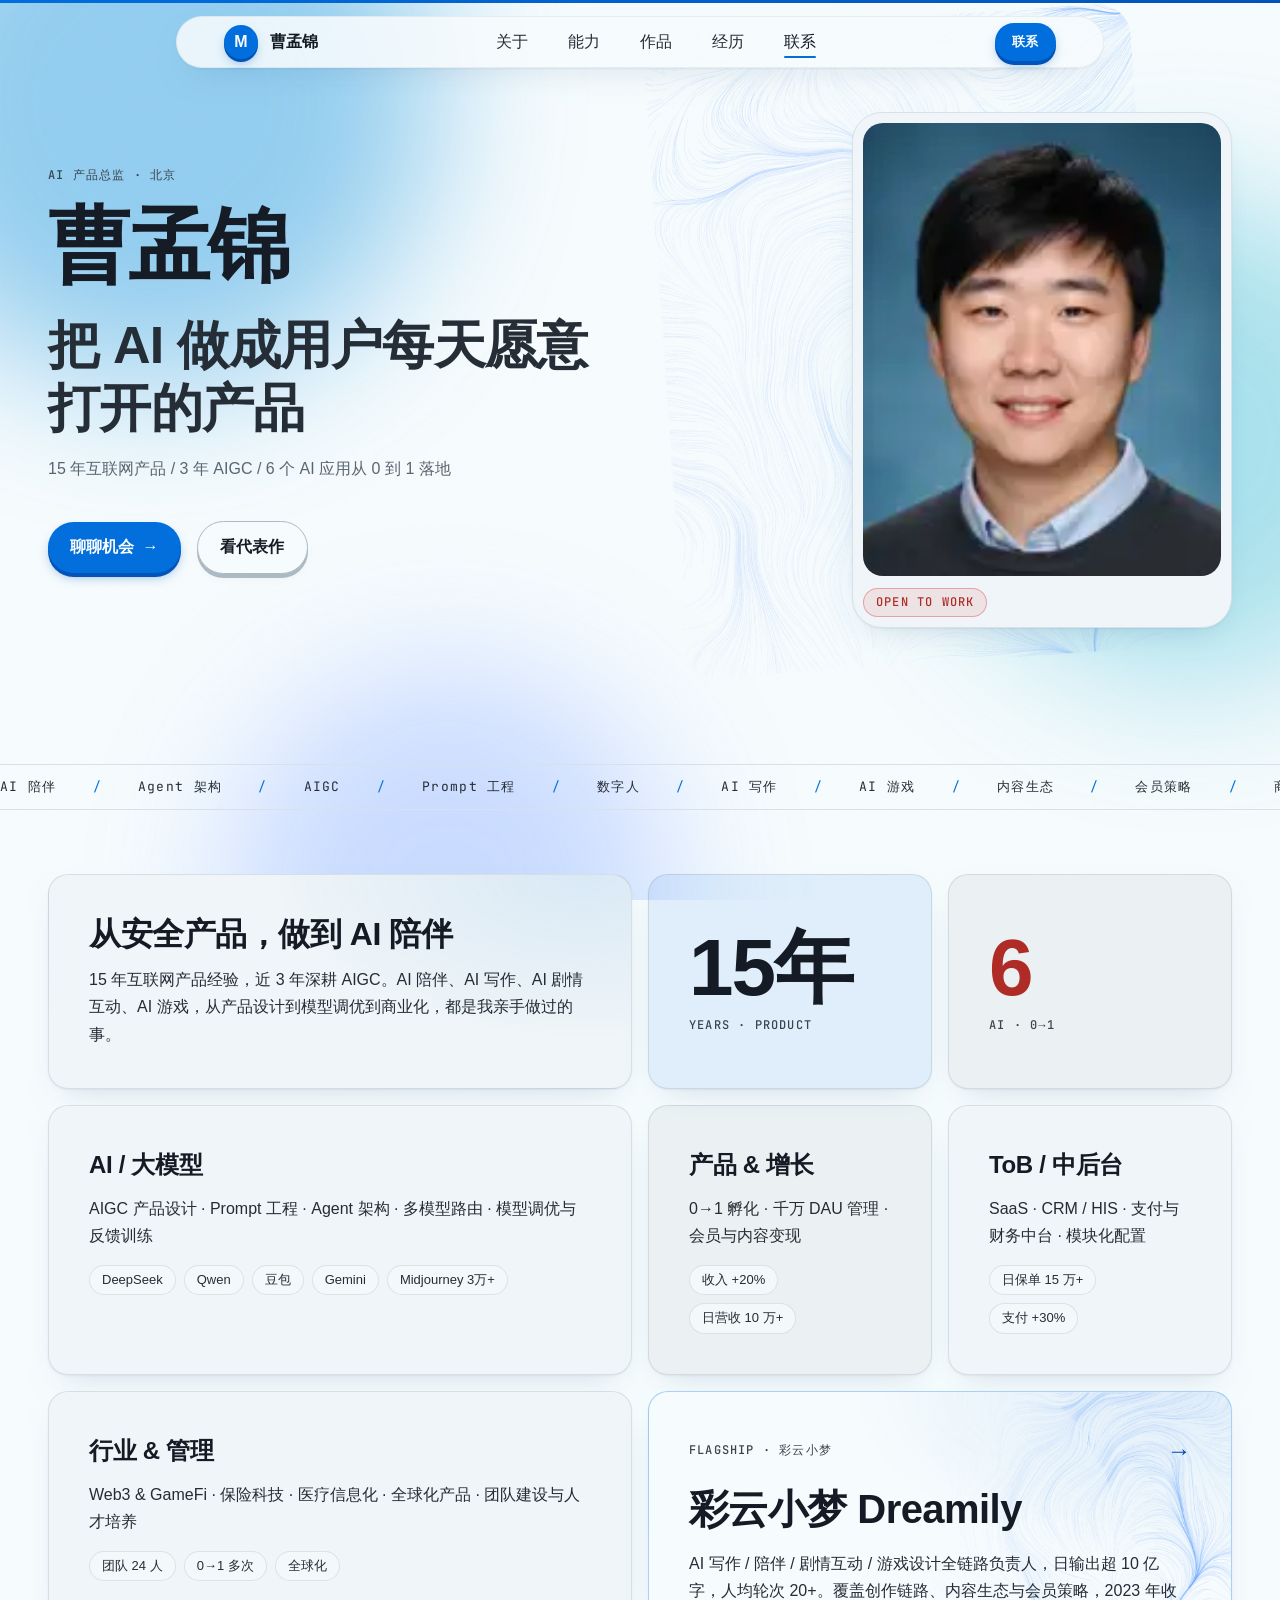
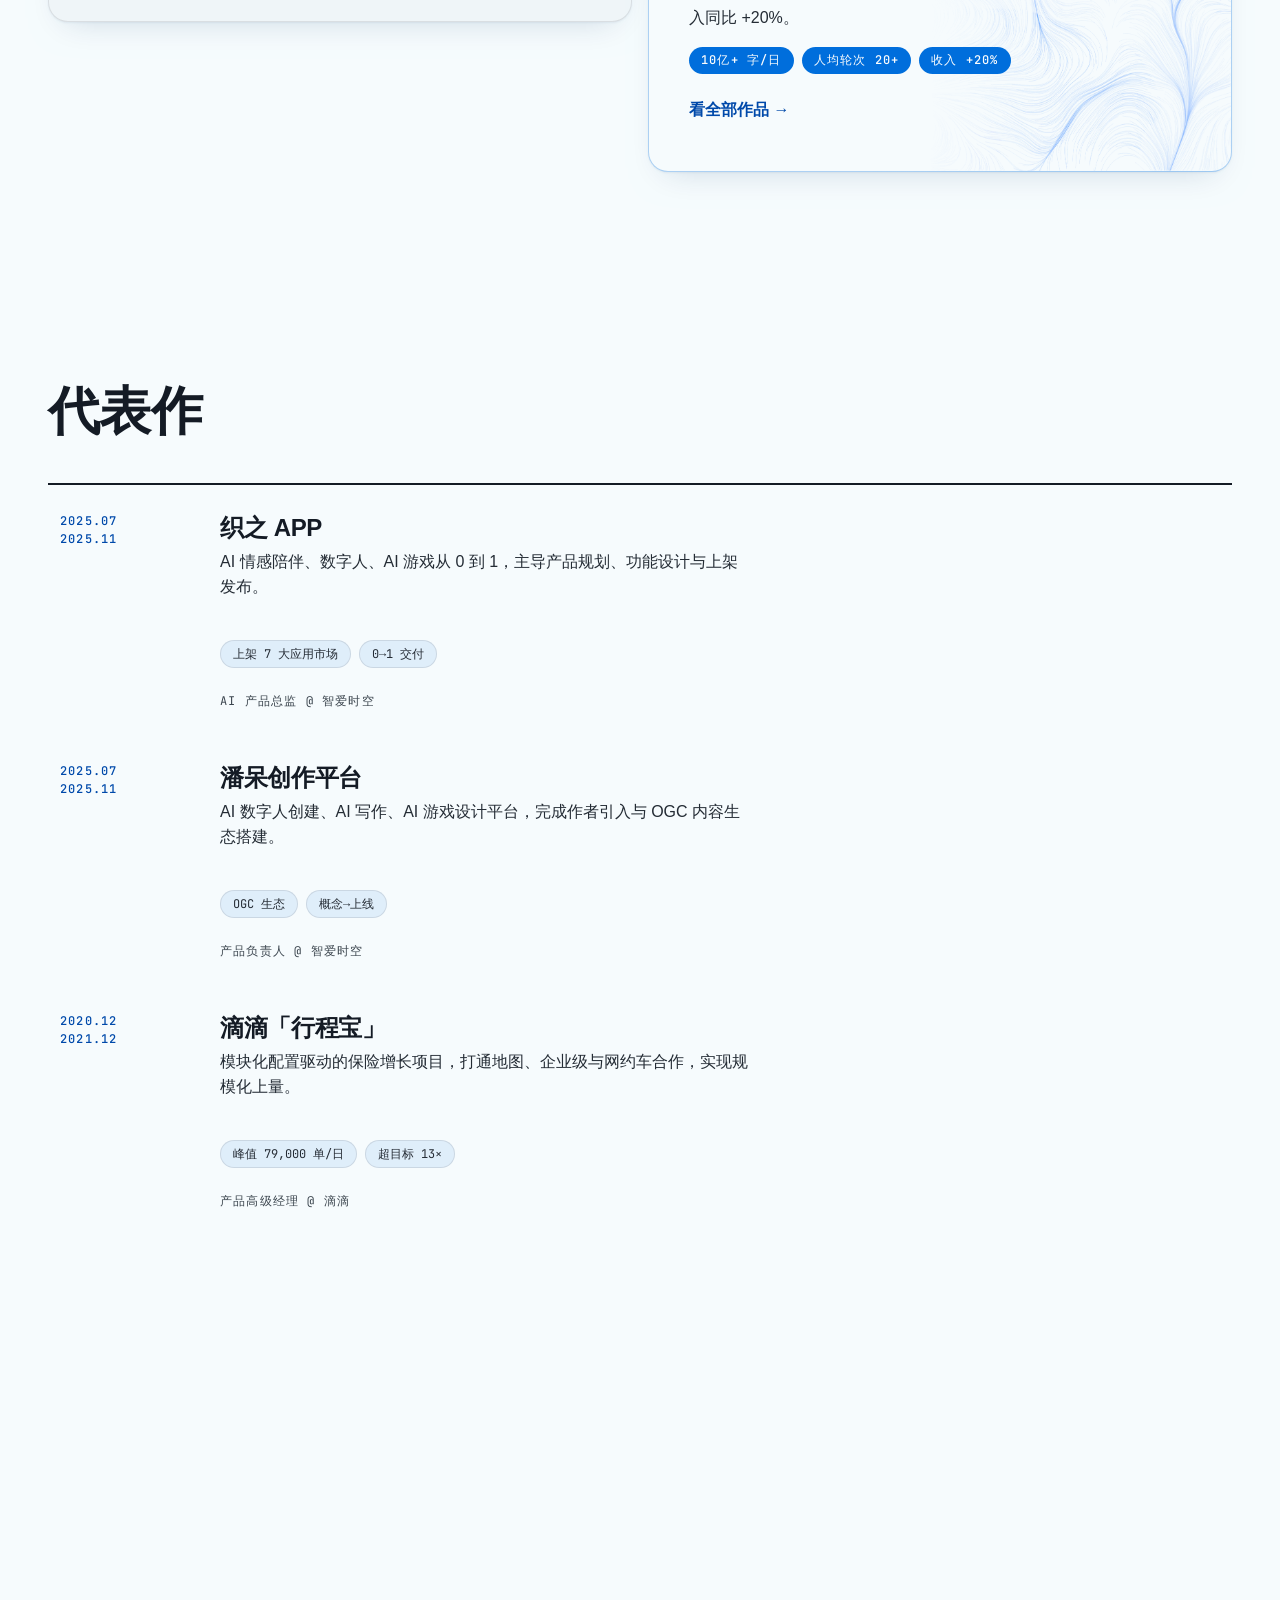
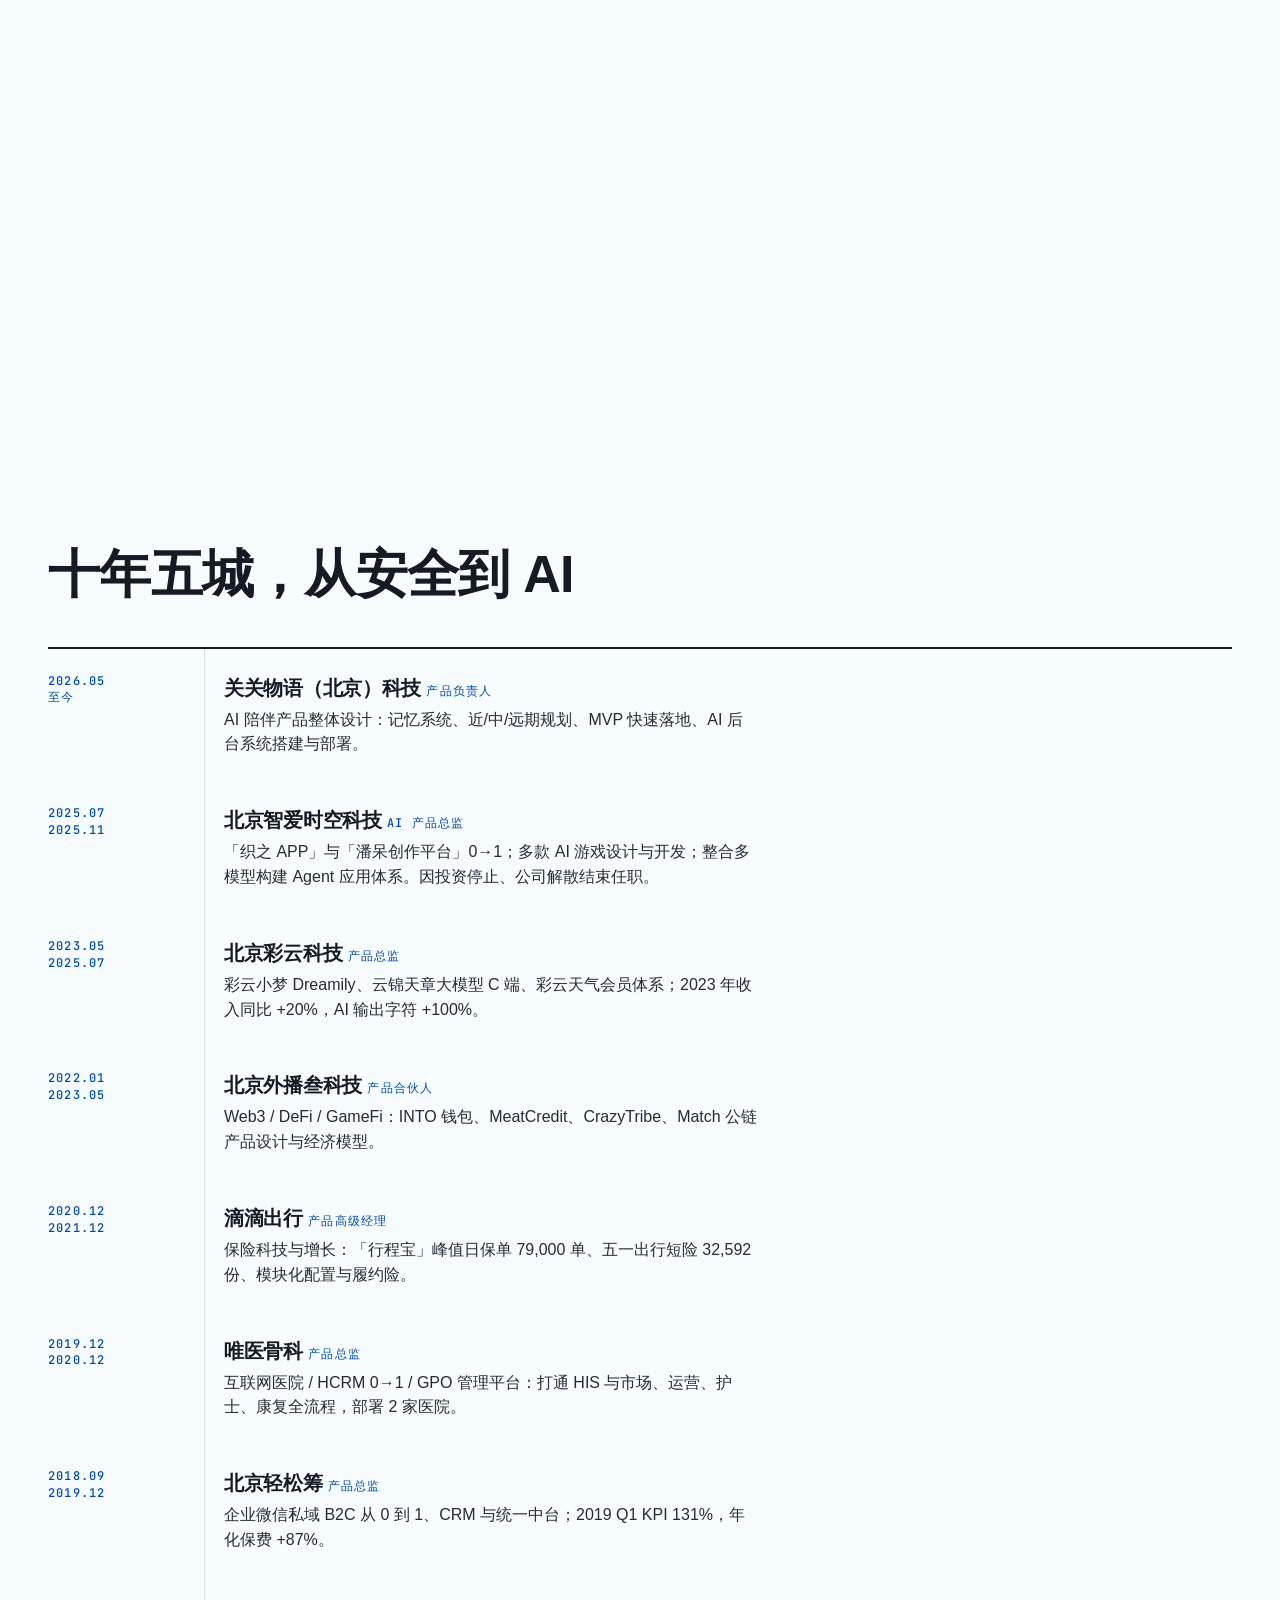
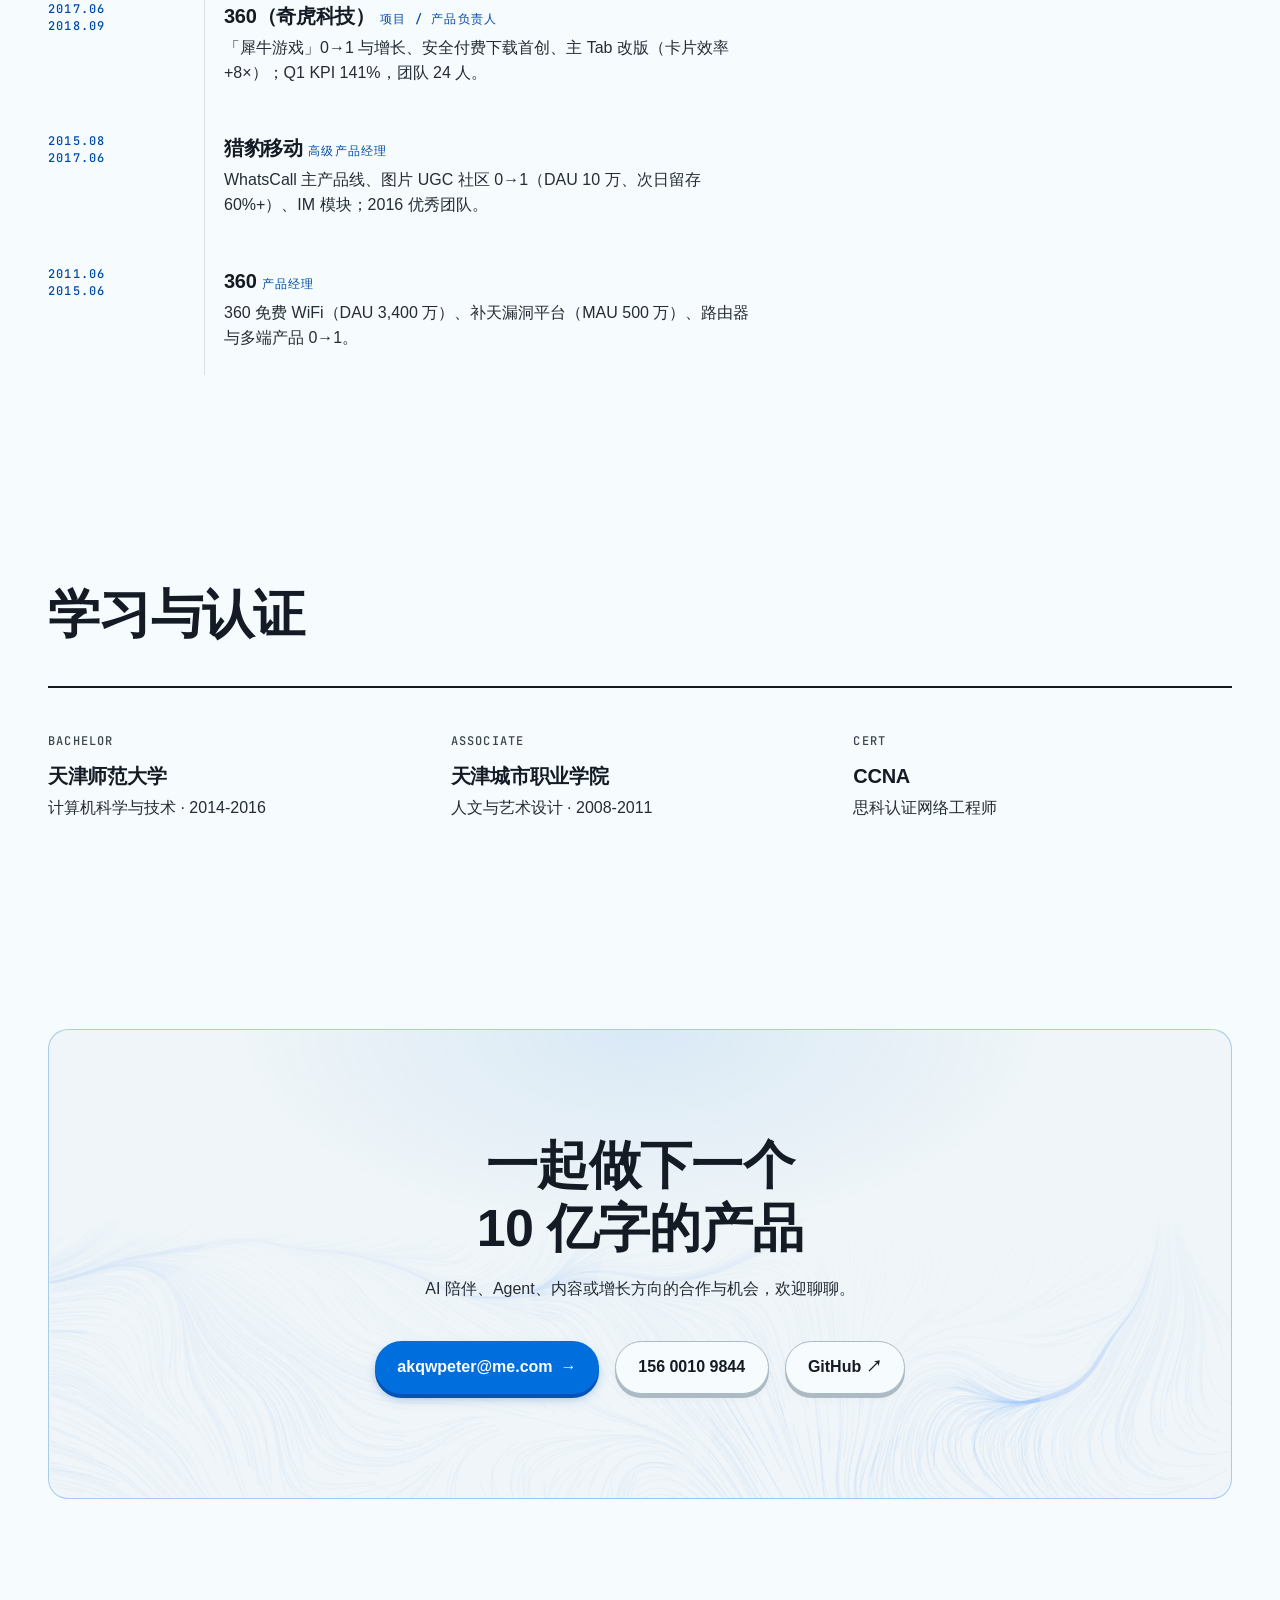
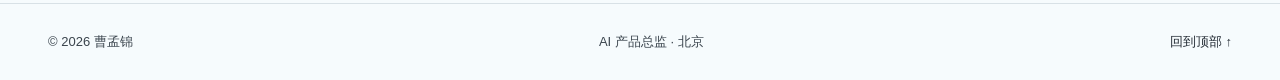
==== commit 782921bb: "redesign: 纸面杂志风 v3 浅色设计" ====
--- a/index.html
+++ b/index.html
@@ -5,12 +5,12 @@
   <meta name="viewport" content="width=device-width, initial-scale=1.0">
   <title>曹孟锦 · AI 产品总监</title>
   <meta name="description" content="曹孟锦，面向用户的 AI 产品人。15 年互联网产品经验，3 年 AIGC 深耕，6 个 AI 应用从 0 到 1。">
-  <meta name="theme-color" content="#f6f7f8">
-  <meta name="theme-color" media="(prefers-color-scheme: dark)" content="#101418">
+  <meta name="theme-color" content="#f4f6f9">
+  <meta name="theme-color" media="(prefers-color-scheme: dark)" content="#0b0f1a">
   <meta property="og:title" content="曹孟锦 · AI 产品总监">
   <meta property="og:description" content="把 AI 做成用户每天愿意打开的产品。">
   <meta property="og:type" content="website">
-  <link rel="icon" href="data:image/svg+xml,%3Csvg%20xmlns='http://www.w3.org/2000/svg'%20viewBox='0%200%2064%2064'%3E%3Crect%20width='64'%20height='64'%20rx='16'%20fill='%230e7c66'/%3E%3Ctext%20x='32'%20y='44'%20font-size='32'%20text-anchor='middle'%20fill='%23f6f7f8'%20font-family='sans-serif'%20font-weight='bold'%3EM%3C/text%3E%3C/svg%3E">
+  <link rel="icon" href="data:image/svg+xml,%3Csvg%20xmlns='http://www.w3.org/2000/svg'%20viewBox='0%200%2064%2064'%3E%3Crect%20width='64'%20height='64'%20rx='16'%20fill='%231a5dff'/%3E%3Ctext%20x='32'%20y='44'%20font-size='32'%20text-anchor='middle'%20fill='%23f4f6f9'%20font-family='sans-serif'%20font-weight='bold'%3EM%3C/text%3E%3C/svg%3E">
   <link rel="preload" href="assets/fonts/pjs-700.woff2" as="font" type="font/woff2" crossorigin>
   <link rel="preload" href="assets/fonts/pjs-600.woff2" as="font" type="font/woff2" crossorigin>
   <link rel="preload" href="assets/fonts/pjs-400.woff2" as="font" type="font/woff2" crossorigin>
@@ -18,6 +18,7 @@
   <link rel="stylesheet" href="assets/css/style.css">
 </head>
 <body>
+  <div class="aurora" aria-hidden="true"><span></span><span></span><span></span></div>
   <a class="skip-link" href="#main">跳到主要内容</a>
   <div class="nav-sentinel" aria-hidden="true"></div>
   <div class="scroll-progress" aria-hidden="true"></div>
@@ -58,21 +59,37 @@
     <section class="hero" id="top">
       <div class="container hero__grid">
         <div class="hero__copy">
-          <p class="hero__label mono-label">AI 产品总监 · 北京</p>
+          <p class="hero__label mono-label hero__reveal" style="--d:40ms">AI 产品总监 · 北京</p>
           <h1 class="hero__name">曹孟锦</h1>
-          <p class="hero__lede">把 AI 做成用户每天愿意打开的产品</p>
-          <p class="hero__sub">15 年互联网产品 / 3 年 AIGC / 6 个 AI 应用从 0 到 1 落地</p>
-          <div class="hero__cta">
-            <a class="btn btn--accent" href="mailto:akqwpeter@me.com">聊聊机会 <span class="btn__arrow" aria-hidden="true">→</span></a>
+          <p class="hero__lede hero__reveal" style="--d:120ms">把 AI 做成用户每天愿意打开的产品</p>
+          <p class="hero__sub hero__reveal" style="--d:170ms">15 年互联网产品 / 3 年 AIGC / 6 个 AI 应用从 0 到 1 落地</p>
+          <div class="hero__cta hero__reveal" style="--d:220ms">
+            <a class="btn btn--accent btn--magnetic" href="mailto:akqwpeter@me.com">聊聊机会 <span class="btn__arrow" aria-hidden="true">→</span></a>
             <a class="btn btn--outline" href="#projects">看代表作</a>
           </div>
         </div>
-        <figure class="hero__portrait">
-          <img src="assets/img/portrait.png" alt="曹孟锦的照片" class="portrait">
-          <span class="status-badge">OPEN TO WORK</span>
-        </figure>
-      </div>
-    </section>
+        <div class="hero__media hero__reveal" style="--d:280ms">
+          <div class="hero__art" aria-hidden="true">
+            <img src="assets/img/ink-flow-3.webp" alt="" loading="lazy">
+          </div>
+          <figure class="hero__portrait">
+            <img src="assets/img/portrait.png" alt="曹孟锦的照片" class="portrait" fetchpriority="high">
+            <span class="status-badge">OPEN TO WORK</span>
+          </figure>
+        </div>
+      </div>
+    </section>
+
+    <div class="marquee" aria-hidden="true">
+      <div class="marquee__track">
+        <div class="marquee__group">
+          <span>AI 陪伴</span><i>/</i><span>Agent 架构</span><i>/</i><span>AIGC</span><i>/</i><span>Prompt 工程</span><i>/</i><span>数字人</span><i>/</i><span>AI 写作</span><i>/</i><span>AI 游戏</span><i>/</i><span>内容生态</span><i>/</i><span>会员策略</span><i>/</i><span>商业化</span><i>/</i><span>团队管理</span><i>/</i><span>全球化</span>
+        </div>
+        <div class="marquee__group">
+          <span>AI 陪伴</span><i>/</i><span>Agent 架构</span><i>/</i><span>AIGC</span><i>/</i><span>Prompt 工程</span><i>/</i><span>数字人</span><i>/</i><span>AI 写作</span><i>/</i><span>AI 游戏</span><i>/</i><span>内容生态</span><i>/</i><span>会员策略</span><i>/</i><span>商业化</span><i>/</i><span>团队管理</span><i>/</i><span>全球化</span>
+        </div>
+      </div>
+    </div>
 
     <section class="bento container" id="about" aria-label="关于与能力">
       <article class="cell cell--about span-2x1 reveal">
@@ -108,6 +125,9 @@
         <div class="chip-row"><span>团队 24 人</span><span>0→1 多次</span><span>全球化</span></div>
       </article>
       <article class="cell cell--flag span-2x2 reveal">
+        <div class="flag__art" aria-hidden="true">
+          <img src="assets/img/ink-flow-1.webp" alt="" loading="lazy">
+        </div>
         <div class="flag__head">
           <span class="mono-label">FLAGSHIP · 彩云小梦</span>
           <span class="flag__arrow" aria-hidden="true">→</span>
@@ -284,10 +304,13 @@
 
     <section class="section contact" id="contact">
       <div class="container contact__inner reveal">
+        <div class="contact__art" aria-hidden="true">
+          <img src="assets/img/ink-flow-2.webp" alt="" loading="lazy">
+        </div>
         <h2 class="contact__title">一起做下一个<br>10 亿字的产品</h2>
         <p class="contact__sub">AI 陪伴、Agent、内容或增长方向的合作与机会，欢迎聊聊。</p>
         <div class="contact__actions">
-          <a class="btn btn--accent" href="mailto:akqwpeter@me.com">akqwpeter@me.com <span class="btn__arrow" aria-hidden="true">→</span></a>
+          <a class="btn btn--accent btn--magnetic" href="mailto:akqwpeter@me.com">akqwpeter@me.com <span class="btn__arrow" aria-hidden="true">→</span></a>
           <a class="btn btn--outline" href="tel:+8615600109844">156 0010 9844</a>
           <a class="btn btn--outline" href="https://github.com/akqwpeter-prog" target="_blank" rel="noopener">GitHub ↗</a>
         </div>
--- a/tokens.css
+++ b/tokens.css
@@ -1,12 +1,13 @@
 /* mengjin-site · design tokens
- * direction: ink & jade · editorial premium / bento grid
- * audit: single accent (jade), cool paper neutrals, light + dark themes
+ * direction: cobalt digital-ink · editorial premium / bento grid
+ * audit: primary blue accent + coral signal color (no yellow, no green),
+ *        cool paper neutrals, light + dark themes
  */
 
 :root {
   color-scheme: light dark;
 
-  /* surfaces · cool paper, no warm cream */
+  /* surfaces · cool paper */
   --color-paper: oklch(98.6% 0.006 220);
   --color-paper-2: oklch(96.7% 0.008 220);
   --color-paper-3: oklch(94.4% 0.01 225);
@@ -19,24 +20,35 @@
   --color-ink-2: oklch(29% 0.02 250);
   --color-ink: oklch(22% 0.022 255);
 
-  /* accent · jade (single accent, no yellow) */
-  --color-accent: oklch(53% 0.105 175);
-  --color-accent-deep: oklch(45% 0.105 175);
-  --color-accent-text: oklch(45% 0.105 175);
+  /* accent · electric cobalt blue */
+  --color-accent: oklch(55% 0.19 255);
+  --color-accent-deep: oklch(46% 0.18 255);
+  --color-accent-text: oklch(43% 0.17 258);
   --color-accent-ink: oklch(99% 0.002 220);
-  --color-focus: oklch(52% 0.105 175);
+  --color-focus: oklch(50% 0.19 255);
+
+  /* signal · coral (status only, used sparingly) */
+  --color-flare: oklch(62% 0.19 25);
+  --color-flare-deep: oklch(50% 0.18 28);
+  --color-flare-text: oklch(50% 0.17 28);
 
   /* tint surfaces */
-  --tint-accent: oklch(56% 0.105 175 / 0.09);
-  --tint-accent-strong: oklch(56% 0.105 175 / 0.16);
+  --tint-accent: oklch(55% 0.19 255 / 0.09);
+  --tint-accent-strong: oklch(55% 0.19 255 / 0.16);
+  --tint-flare: oklch(62% 0.19 25 / 0.1);
   --tint-ink: oklch(22% 0.022 255 / 0.045);
   --tint-ink-strong: oklch(22% 0.022 255 / 0.09);
   --tint-rule: oklch(22% 0.022 255 / 0.1);
 
   /* shadows tinted to the ink hue */
-  --shadow-card: 0 14px 34px -18px oklch(22% 0.02 255 / 0.18), 0 1px 2px oklch(22% 0.02 255 / 0.05);
-  --shadow-card-hover: 0 26px 60px -24px oklch(22% 0.02 255 / 0.24), 0 2px 6px oklch(22% 0.02 255 / 0.08);
-  --shadow-btn-cast: oklch(47% 0.105 175 / 0.4);
+  --shadow-card: 0 14px 34px -18px oklch(30% 0.1 255 / 0.2), 0 1px 2px oklch(30% 0.1 255 / 0.06);
+  --shadow-card-hover: 0 26px 60px -24px oklch(30% 0.1 255 / 0.28), 0 2px 6px oklch(30% 0.1 255 / 0.1);
+  --shadow-btn-cast: oklch(46% 0.18 255 / 0.45);
+
+  /* aurora blobs · fixed backdrop */
+  --aurora-1: oklch(60% 0.17 240 / 0.4);
+  --aurora-2: oklch(70% 0.12 215 / 0.34);
+  --aurora-3: oklch(66% 0.2 265 / 0.28);
 
   /* Type: rounded sans + mono labels */
   --font-display: "Plus Jakarta Sans", "PingFang SC", "Hiragino Sans GB", sans-serif;
@@ -100,31 +112,40 @@
 
 @media (prefers-color-scheme: dark) {
   :root {
-    --color-paper: oklch(17.5% 0.012 260);
-    --color-paper-2: oklch(20.5% 0.014 260);
-    --color-paper-3: oklch(24% 0.015 260);
-    --color-rule: oklch(31% 0.015 260);
-    --color-rule-2: oklch(46% 0.018 260);
+    --color-paper: oklch(16.5% 0.014 265);
+    --color-paper-2: oklch(19.5% 0.016 265);
+    --color-paper-3: oklch(23% 0.017 265);
+    --color-rule: oklch(30% 0.018 265);
+    --color-rule-2: oklch(46% 0.02 265);
 
     --color-muted: oklch(72% 0.014 240);
     --color-neutral: oklch(81% 0.01 235);
     --color-ink-2: oklch(88% 0.008 235);
     --color-ink: oklch(95% 0.005 220);
 
-    --color-accent: oklch(70% 0.1 175);
-    --color-accent-deep: oklch(61% 0.105 175);
-    --color-accent-text: oklch(76% 0.1 175);
-    --color-accent-ink: oklch(18% 0.015 260);
-    --color-focus: oklch(74% 0.1 175);
+    --color-accent: oklch(68% 0.15 255);
+    --color-accent-deep: oklch(60% 0.15 255);
+    --color-accent-text: oklch(76% 0.12 255);
+    --color-accent-ink: oklch(17% 0.015 265);
+    --color-focus: oklch(74% 0.13 255);
 
-    --tint-accent: oklch(70% 0.1 175 / 0.12);
-    --tint-accent-strong: oklch(70% 0.1 175 / 0.2);
+    --color-flare: oklch(74% 0.13 25);
+    --color-flare-deep: oklch(66% 0.14 25);
+    --color-flare-text: oklch(80% 0.11 28);
+
+    --tint-accent: oklch(68% 0.15 255 / 0.13);
+    --tint-accent-strong: oklch(68% 0.15 255 / 0.22);
+    --tint-flare: oklch(74% 0.13 25 / 0.12);
     --tint-ink: oklch(95% 0.005 220 / 0.05);
     --tint-ink-strong: oklch(95% 0.005 220 / 0.1);
     --tint-rule: oklch(95% 0.005 220 / 0.12);
 
-    --shadow-card: 0 16px 40px -20px oklch(0% 0 0 / 0.55), 0 1px 2px oklch(0% 0 0 / 0.3);
-    --shadow-card-hover: 0 28px 64px -24px oklch(0% 0 0 / 0.65), 0 2px 6px oklch(0% 0 0 / 0.35);
-    --shadow-btn-cast: oklch(0% 0 0 / 0.4);
+    --shadow-card: 0 16px 40px -20px oklch(0% 0 0 / 0.6), 0 1px 2px oklch(0% 0 0 / 0.3);
+    --shadow-card-hover: 0 28px 64px -24px oklch(0% 0 0 / 0.7), 0 2px 6px oklch(0% 0 0 / 0.35);
+    --shadow-btn-cast: oklch(0% 0 0 / 0.45);
+
+    --aurora-1: oklch(58% 0.14 240 / 0.22);
+    --aurora-2: oklch(68% 0.1 215 / 0.18);
+    --aurora-3: oklch(64% 0.17 265 / 0.16);
   }
 }
--- a/assets/css/style.css
+++ b/assets/css/style.css
@@ -67,6 +67,78 @@
   -webkit-font-smoothing: antialiased;
   text-rendering: optimizeLegibility;
   font-variant-numeric: tabular-nums;
+}
+
+/* ---------- atmosphere · aurora + grain ---------- */
+
+.aurora {
+  position: fixed;
+  inset: 0;
+  z-index: -1;
+  overflow: hidden;
+  pointer-events: none;
+}
+
+.aurora span {
+  position: absolute;
+  border-radius: 50%;
+  filter: blur(70px);
+  will-change: transform;
+}
+
+.aurora span:nth-child(1) {
+  width: 44vmax;
+  height: 44vmax;
+  left: -10vmax;
+  top: -14vmax;
+  background: var(--aurora-1);
+  animation: aurora-drift-a 26s ease-in-out infinite alternate;
+}
+
+.aurora span:nth-child(2) {
+  width: 38vmax;
+  height: 38vmax;
+  right: -12vmax;
+  top: 22vh;
+  background: var(--aurora-2);
+  animation: aurora-drift-b 32s ease-in-out infinite alternate;
+}
+
+.aurora span:nth-child(3) {
+  width: 34vmax;
+  height: 34vmax;
+  left: 18vw;
+  bottom: -16vmax;
+  background: var(--aurora-3);
+  animation: aurora-drift-c 38s ease-in-out infinite alternate;
+}
+
+@keyframes aurora-drift-a {
+  to {
+    transform: translate3d(9vw, 5vh, 0) scale(1.12);
+  }
+}
+
+@keyframes aurora-drift-b {
+  to {
+    transform: translate3d(-7vw, -6vh, 0) scale(0.92);
+  }
+}
+
+@keyframes aurora-drift-c {
+  to {
+    transform: translate3d(5vw, -4vh, 0) scale(1.08);
+  }
+}
+
+body::after {
+  content: "";
+  position: fixed;
+  inset: 0;
+  z-index: 60;
+  pointer-events: none;
+  opacity: 0.5;
+  background-image: url("data:image/svg+xml;utf8,<svg xmlns='http://www.w3.org/2000/svg' width='140' height='140'><filter id='n'><feTurbulence type='fractalNoise' baseFrequency='0.9' numOctaves='2'/><feColorMatrix type='saturate' values='0'/></filter><rect width='140' height='140' filter='url(%23n)' opacity='0.03'/></svg>");
 }
 
 ::selection {
@@ -564,6 +636,40 @@
   letter-spacing: var(--tracking-display);
   overflow-wrap: anywhere;
   min-width: 0;
+  overflow: clip;
+  padding-bottom: 0.06em;
+  margin-bottom: -0.06em;
+}
+
+.hero__name .char {
+  display: inline-block;
+  will-change: transform;
+  transform: translateY(115%) rotate(6deg);
+  animation: char-rise 720ms var(--ease-out) forwards;
+  animation-delay: calc(140ms + var(--i, 0) * 55ms);
+}
+
+@keyframes char-rise {
+  to {
+    transform: translateY(0) rotate(0deg);
+  }
+}
+
+.hero__reveal {
+  opacity: 0;
+  animation: hero-fade-up 820ms var(--ease-out) forwards;
+  animation-delay: var(--d, 0ms);
+}
+
+@keyframes hero-fade-up {
+  from {
+    opacity: 0;
+    transform: translateY(18px);
+  }
+  to {
+    opacity: 1;
+    transform: none;
+  }
 }
 
 .hero__lede {
@@ -590,6 +696,50 @@
   align-items: center;
   gap: var(--space-md);
   margin-top: var(--space-xl);
+}
+
+/* hero media · layered art behind the portrait */
+.hero__media {
+  position: relative;
+  display: grid;
+  place-items: center;
+}
+
+.hero__art {
+  position: absolute;
+  width: 92%;
+  aspect-ratio: 1 / 1.32;
+  left: -7%;
+  bottom: -7%;
+  border-radius: calc(var(--radius-card) + 14px);
+  overflow: hidden;
+  pointer-events: none;
+  opacity: 0.6;
+  transform: rotate(-4deg);
+  transition:
+    transform var(--dur-long) var(--ease-out),
+    opacity var(--dur-long) var(--ease-out);
+}
+
+.hero__art img {
+  width: 100%;
+  height: 100%;
+  object-fit: cover;
+  mix-blend-mode: multiply;
+}
+
+.hero__media:hover .hero__art {
+  transform: rotate(-2deg) translate(6px, -4px) scale(1.03);
+  opacity: 0.75;
+}
+
+@media (prefers-color-scheme: dark) {
+  .hero__art img {
+    mix-blend-mode: screen;
+  }
+  .hero__art {
+    opacity: 0.55;
+  }
 }
 
 /* portrait · double-bezel: outer shell + inner core */
@@ -603,7 +753,7 @@
   border: 1px solid var(--color-rule);
   box-shadow: var(--shadow-card);
   transition:
-    transform var(--dur-long) var(--ease-out),
+    transform 180ms var(--ease-out),
     box-shadow var(--dur-long) var(--ease-out),
     border-color var(--dur-long) var(--ease-out);
 }
@@ -627,13 +777,51 @@
   margin-top: var(--space-sm);
   padding: var(--space-2xs) var(--space-sm);
   border-radius: var(--radius-pill);
-  border: 1px solid var(--tint-rule);
-  background: var(--tint-accent);
-  color: var(--color-accent-text);
+  border: 1px solid color-mix(in oklch, var(--color-flare) 42%, transparent);
+  background: var(--tint-flare);
+  color: var(--color-flare-text);
   font-family: var(--font-label);
   font-size: var(--text-xs);
   font-weight: 500;
   letter-spacing: var(--tracking-label);
+}
+
+/* ---------- skills marquee ---------- */
+
+.marquee {
+  overflow: hidden;
+  border-block: 1px solid var(--color-rule);
+  padding-block: var(--space-sm);
+  margin-block-end: var(--space-2xl);
+}
+
+.marquee__track {
+  display: flex;
+  width: max-content;
+  animation: marquee-slide 36s linear infinite;
+}
+
+.marquee__group {
+  display: flex;
+  align-items: center;
+  gap: 2.25rem;
+  padding-right: 2.25rem;
+  font-family: var(--font-label);
+  font-size: var(--text-sm);
+  letter-spacing: var(--tracking-label);
+  color: var(--color-ink-2);
+  white-space: nowrap;
+}
+
+.marquee__group i {
+  font-style: normal;
+  color: var(--color-accent);
+}
+
+@keyframes marquee-slide {
+  to {
+    transform: translateX(-50%);
+  }
 }
 
 /* ---------- bento ---------- */
@@ -648,6 +836,8 @@
 
 .cell {
   position: relative;
+  isolation: isolate;
+  overflow: hidden;
   border-radius: var(--radius-card);
   border: var(--rule-card) solid var(--tint-rule);
   background: var(--color-paper);
@@ -660,6 +850,25 @@
     border-color var(--dur-long) var(--ease-out);
 }
 
+.cell::before {
+  content: "";
+  position: absolute;
+  inset: 0;
+  z-index: -1;
+  border-radius: inherit;
+  background: radial-gradient(
+    260px circle at var(--mx, 50%) var(--my, 50%),
+    var(--tint-accent-strong),
+    transparent 72%
+  );
+  opacity: 0;
+  transition: opacity var(--dur-long) var(--ease-out);
+}
+
+.cell:hover::before {
+  opacity: 1;
+}
+
 .cell:hover {
   transform: translateY(-4px);
   border-color: var(--color-rule-2);
@@ -718,6 +927,10 @@
 
 .cell--stat:nth-of-type(3) {
   background: var(--tint-ink);
+}
+
+.cell--stat:nth-of-type(3) .stat-num {
+  color: var(--color-flare-text);
 }
 
 .cell--stat:hover {
@@ -806,6 +1019,44 @@
     radial-gradient(460px 240px at 90% 0%, var(--tint-accent), transparent 70%),
     var(--color-paper);
   border-color: color-mix(in oklch, var(--color-accent) 30%, transparent);
+}
+
+.cell--flag > * {
+  position: relative;
+  z-index: 1;
+}
+
+.flag__art {
+  position: absolute;
+  top: 0;
+  right: 0;
+  width: 54%;
+  height: 100%;
+  border-radius: 0 var(--radius-card) var(--radius-card) 0;
+  overflow: hidden;
+  pointer-events: none;
+}
+
+.flag__art img {
+  width: 100%;
+  height: 100%;
+  object-fit: cover;
+  mix-blend-mode: multiply;
+  opacity: 0.8;
+  mask-image: linear-gradient(to left, black 58%, transparent 96%);
+  -webkit-mask-image: linear-gradient(to left, black 58%, transparent 96%);
+  transition: transform 1.2s var(--ease-out);
+}
+
+.cell--flag:hover .flag__art img {
+  transform: scale(1.06);
+}
+
+@media (prefers-color-scheme: dark) {
+  .flag__art img {
+    mix-blend-mode: screen;
+    opacity: 0.7;
+  }
 }
 
 .cell--flag:hover {
@@ -930,6 +1181,11 @@
   font-size: var(--text-xl);
   letter-spacing: var(--tracking-tight);
   margin-bottom: var(--space-2xs);
+  transition: color var(--dur-short) var(--ease-out);
+}
+
+.work__row:hover .work__main h3 {
+  color: var(--color-accent-text);
 }
 
 .work__main p {
@@ -967,8 +1223,44 @@
 /* timeline · functional rail */
 
 .timeline {
+  position: relative;
   list-style: none;
   border-block-start: 2px solid var(--color-ink);
+}
+
+.timeline::before,
+.timeline::after {
+  content: "";
+  position: absolute;
+  left: calc(8.5rem + var(--space-xl) / 2);
+  top: 0;
+  bottom: 0;
+  width: 1px;
+}
+
+.timeline::before {
+  background: var(--color-rule);
+}
+
+.timeline::after {
+  background: linear-gradient(180deg, var(--color-accent), var(--color-accent-deep));
+  transform-origin: top;
+  transform: scaleY(0);
+  animation: rail-grow linear;
+  animation-timeline: view();
+  animation-range: entry 12% cover 42%;
+}
+
+@keyframes rail-grow {
+  to {
+    transform: scaleY(1);
+  }
+}
+
+@supports not (animation-timeline: view()) {
+  .timeline::after {
+    transform: scaleY(1);
+  }
 }
 
 .tl__row {
@@ -981,16 +1273,6 @@
   transition: background-color var(--dur-short) var(--ease-out);
 }
 
-.tl__row::before {
-  content: "";
-  position: absolute;
-  left: calc(8.5rem + var(--space-xl) / 2);
-  top: 0;
-  bottom: 0;
-  width: 1px;
-  background: var(--color-rule);
-}
-
 .tl__row:hover {
   background: var(--color-paper-2);
 }
@@ -1046,6 +1328,8 @@
 /* contact */
 
 .contact__inner {
+  position: relative;
+  overflow: hidden;
   display: flex;
   flex-direction: column;
   align-items: center;
@@ -1058,6 +1342,40 @@
   padding: var(--space-3xl) var(--space-xl);
 }
 
+.contact__inner > *:not(.contact__art) {
+  position: relative;
+  z-index: 1;
+}
+
+.contact__art {
+  position: absolute;
+  left: 0;
+  right: 0;
+  bottom: -8%;
+  height: 78%;
+  pointer-events: none;
+  opacity: 0.5;
+}
+
+.contact__art img {
+  width: 100%;
+  height: 100%;
+  object-fit: cover;
+  object-position: center 70%;
+  mix-blend-mode: multiply;
+  mask-image: linear-gradient(to top, black 30%, transparent 88%);
+  -webkit-mask-image: linear-gradient(to top, black 30%, transparent 88%);
+}
+
+@media (prefers-color-scheme: dark) {
+  .contact__art img {
+    mix-blend-mode: screen;
+  }
+  .contact__art {
+    opacity: 0.4;
+  }
+}
+
 .contact__title {
   font-family: var(--font-display);
   font-weight: 600;
@@ -1160,7 +1478,8 @@
     gap: var(--space-xs);
   }
 
-  .tl__row::before {
+  .timeline::before,
+  .timeline::after {
     display: none;
   }
 
@@ -1202,15 +1521,41 @@
     transform: none;
   }
 
+  .hero__name .char {
+    animation: none;
+    transform: none;
+  }
+
+  .hero__reveal {
+    animation: none;
+    opacity: 1;
+  }
+
+  .marquee,
+  .aurora,
+  .click-splash {
+    display: none;
+  }
+
+  .timeline::after {
+    animation: none;
+    transform: scaleY(1);
+  }
+
+  .cell::before {
+    opacity: 0;
+  }
+
   .btn:hover,
   .btn:active,
   .cell:hover,
-  .hero__portrait:hover {
+  .hero__portrait:hover,
+  .hero__media:hover .hero__art {
     transform: none;
     box-shadow: var(--shadow-card);
   }
 
-  .click-splash {
-    display: none;
-  }
-}
+  .hero__art {
+    transform: none;
+  }
+}
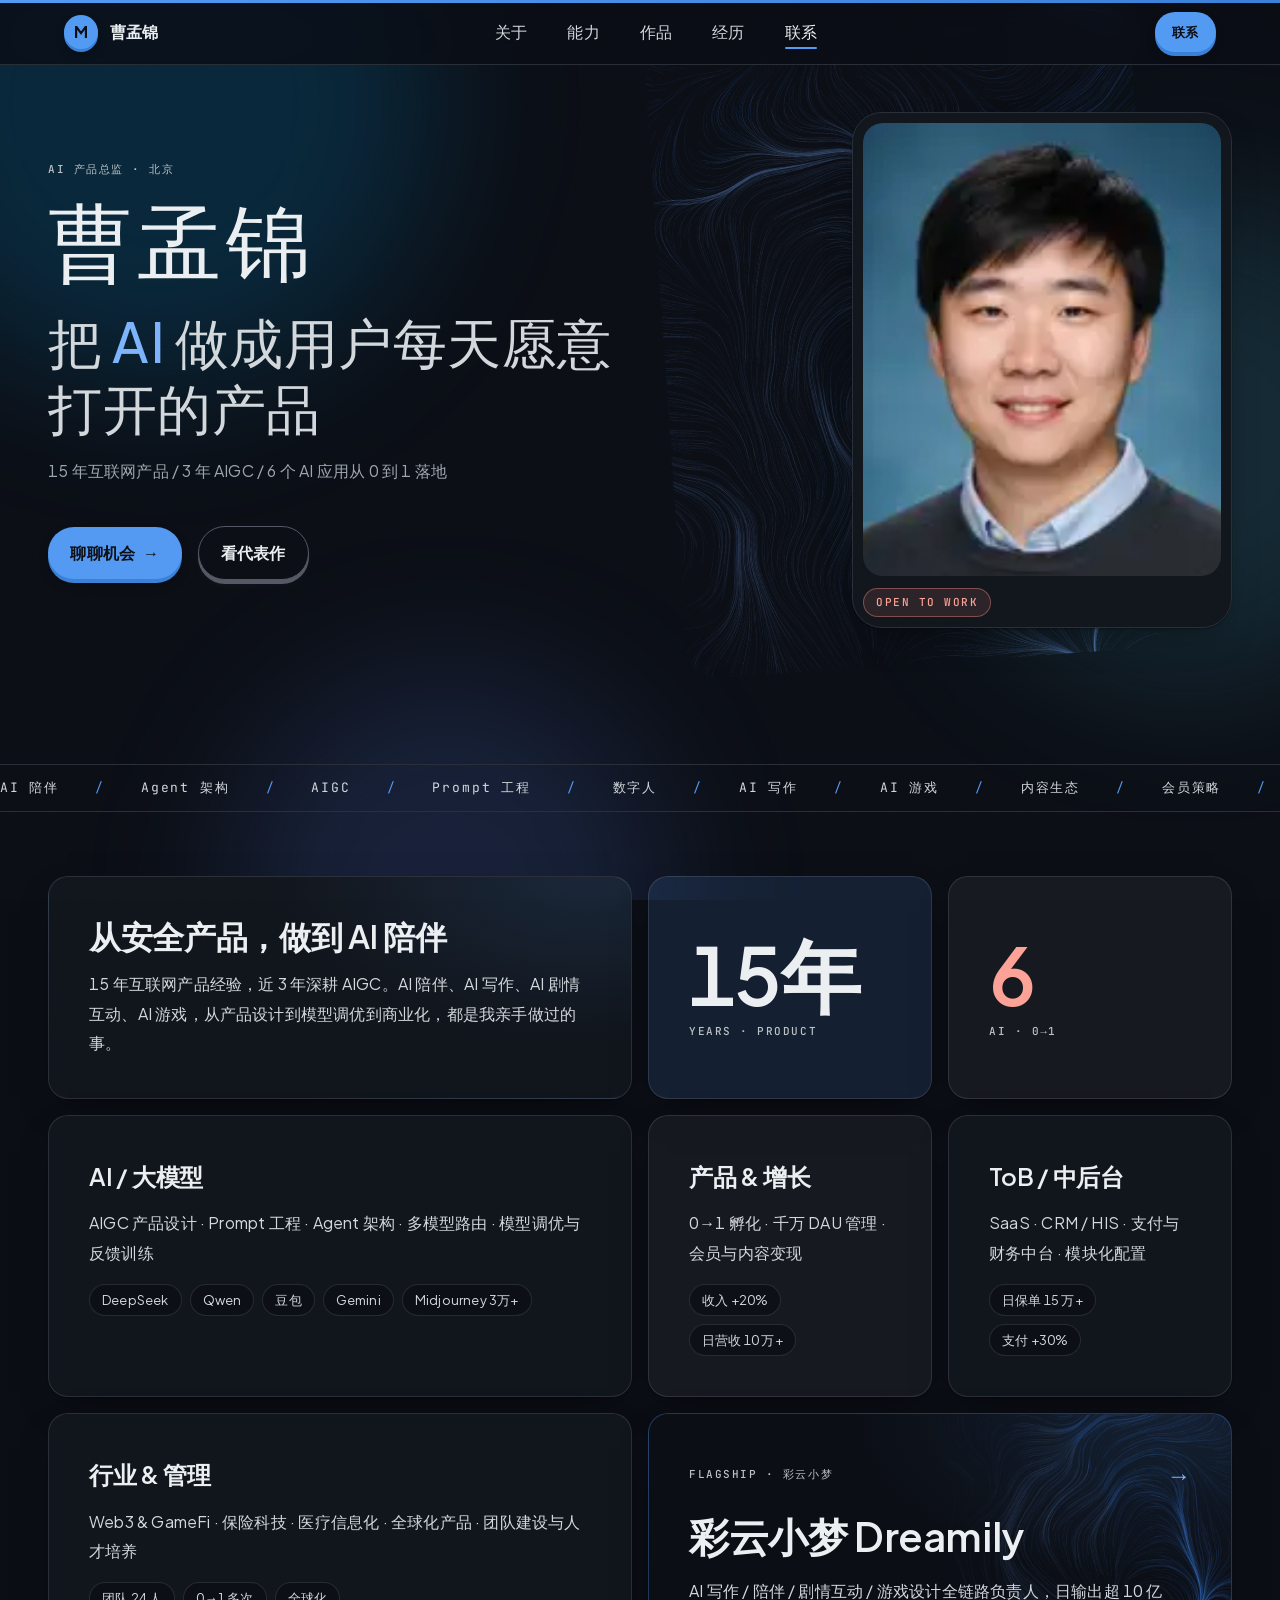
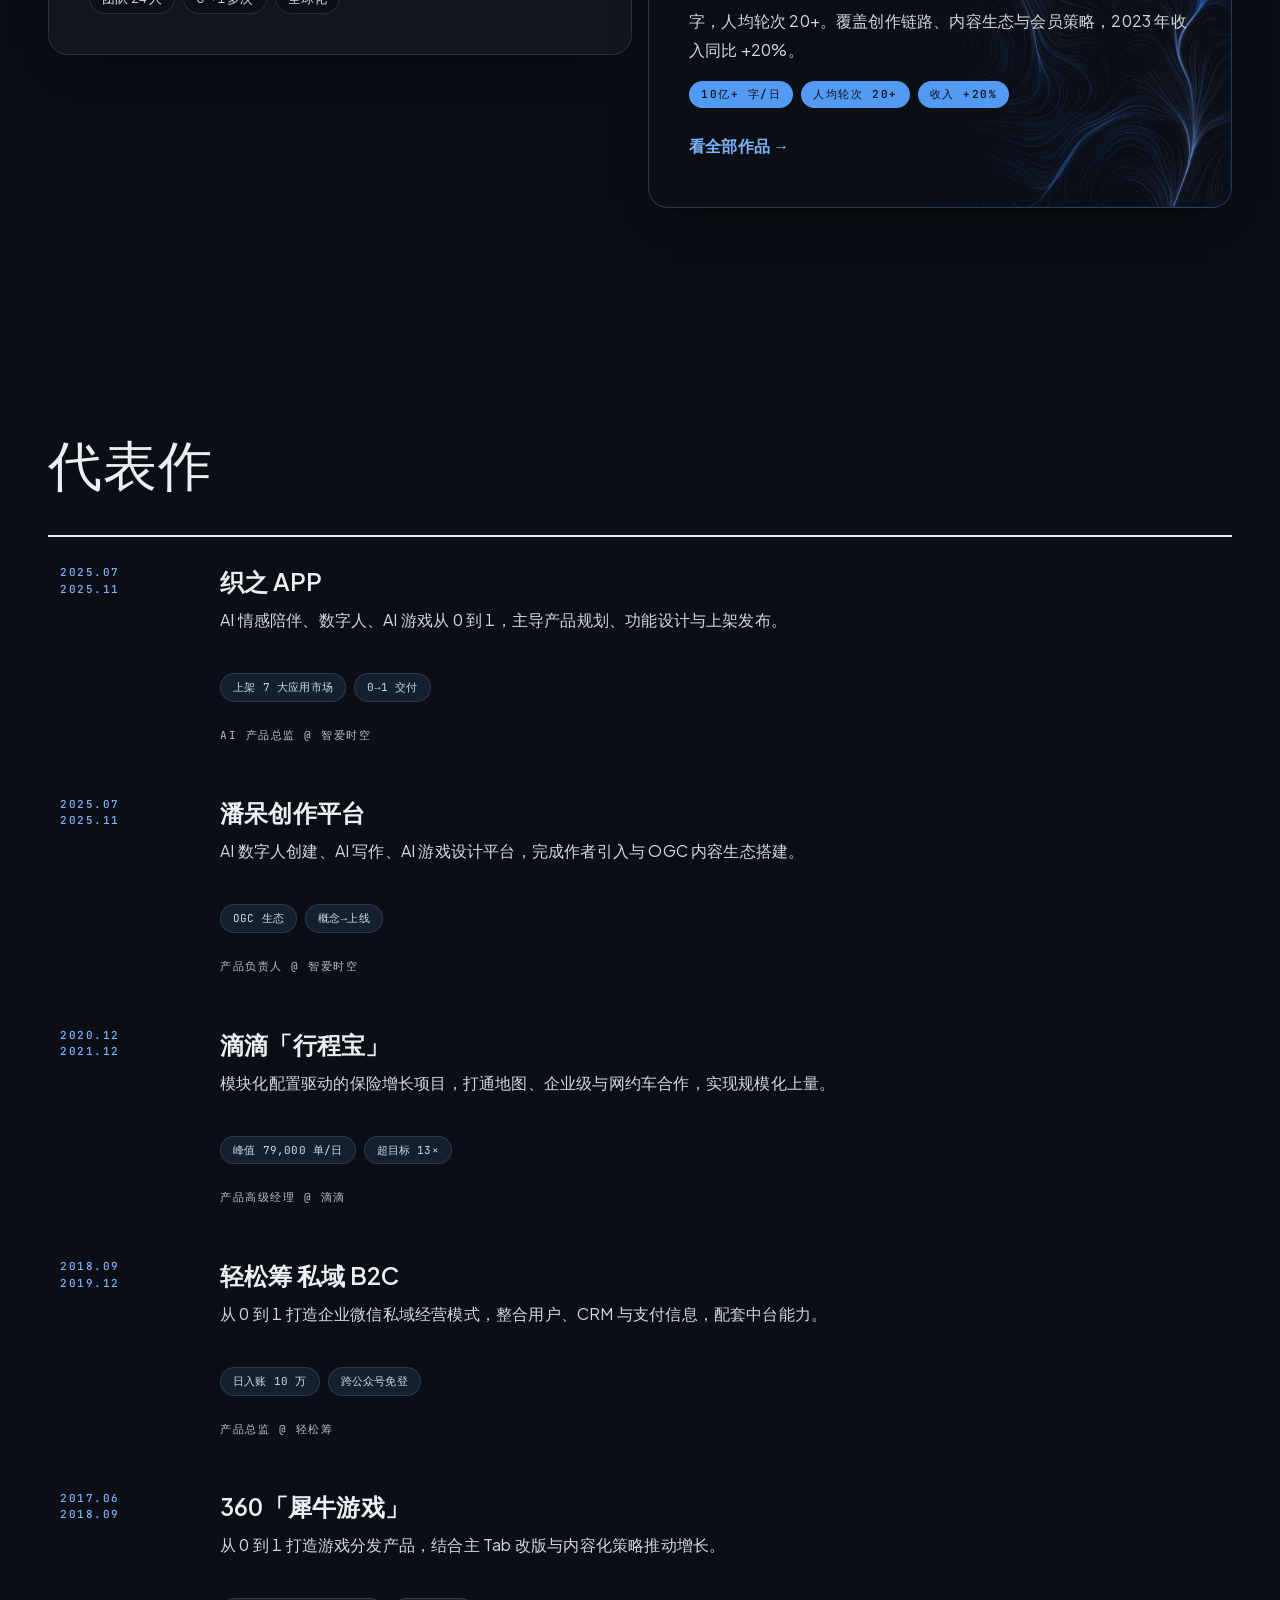
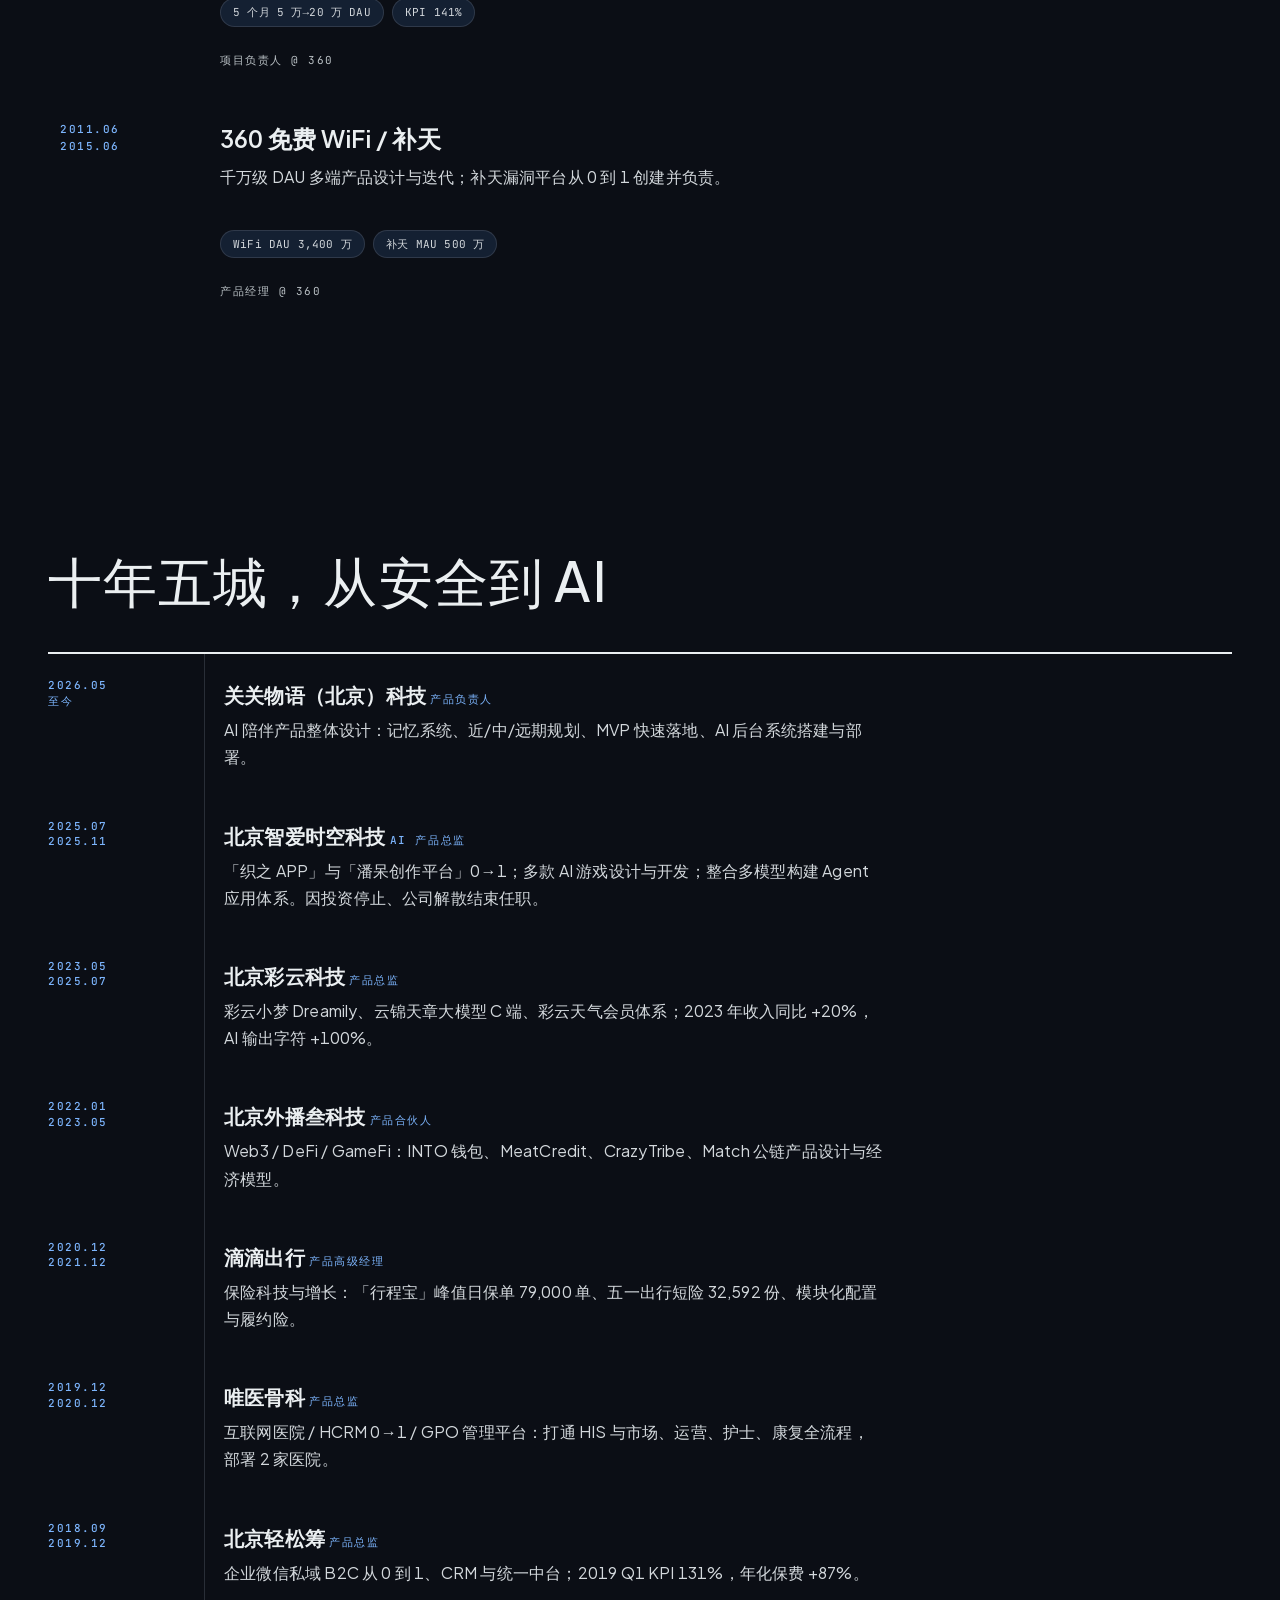
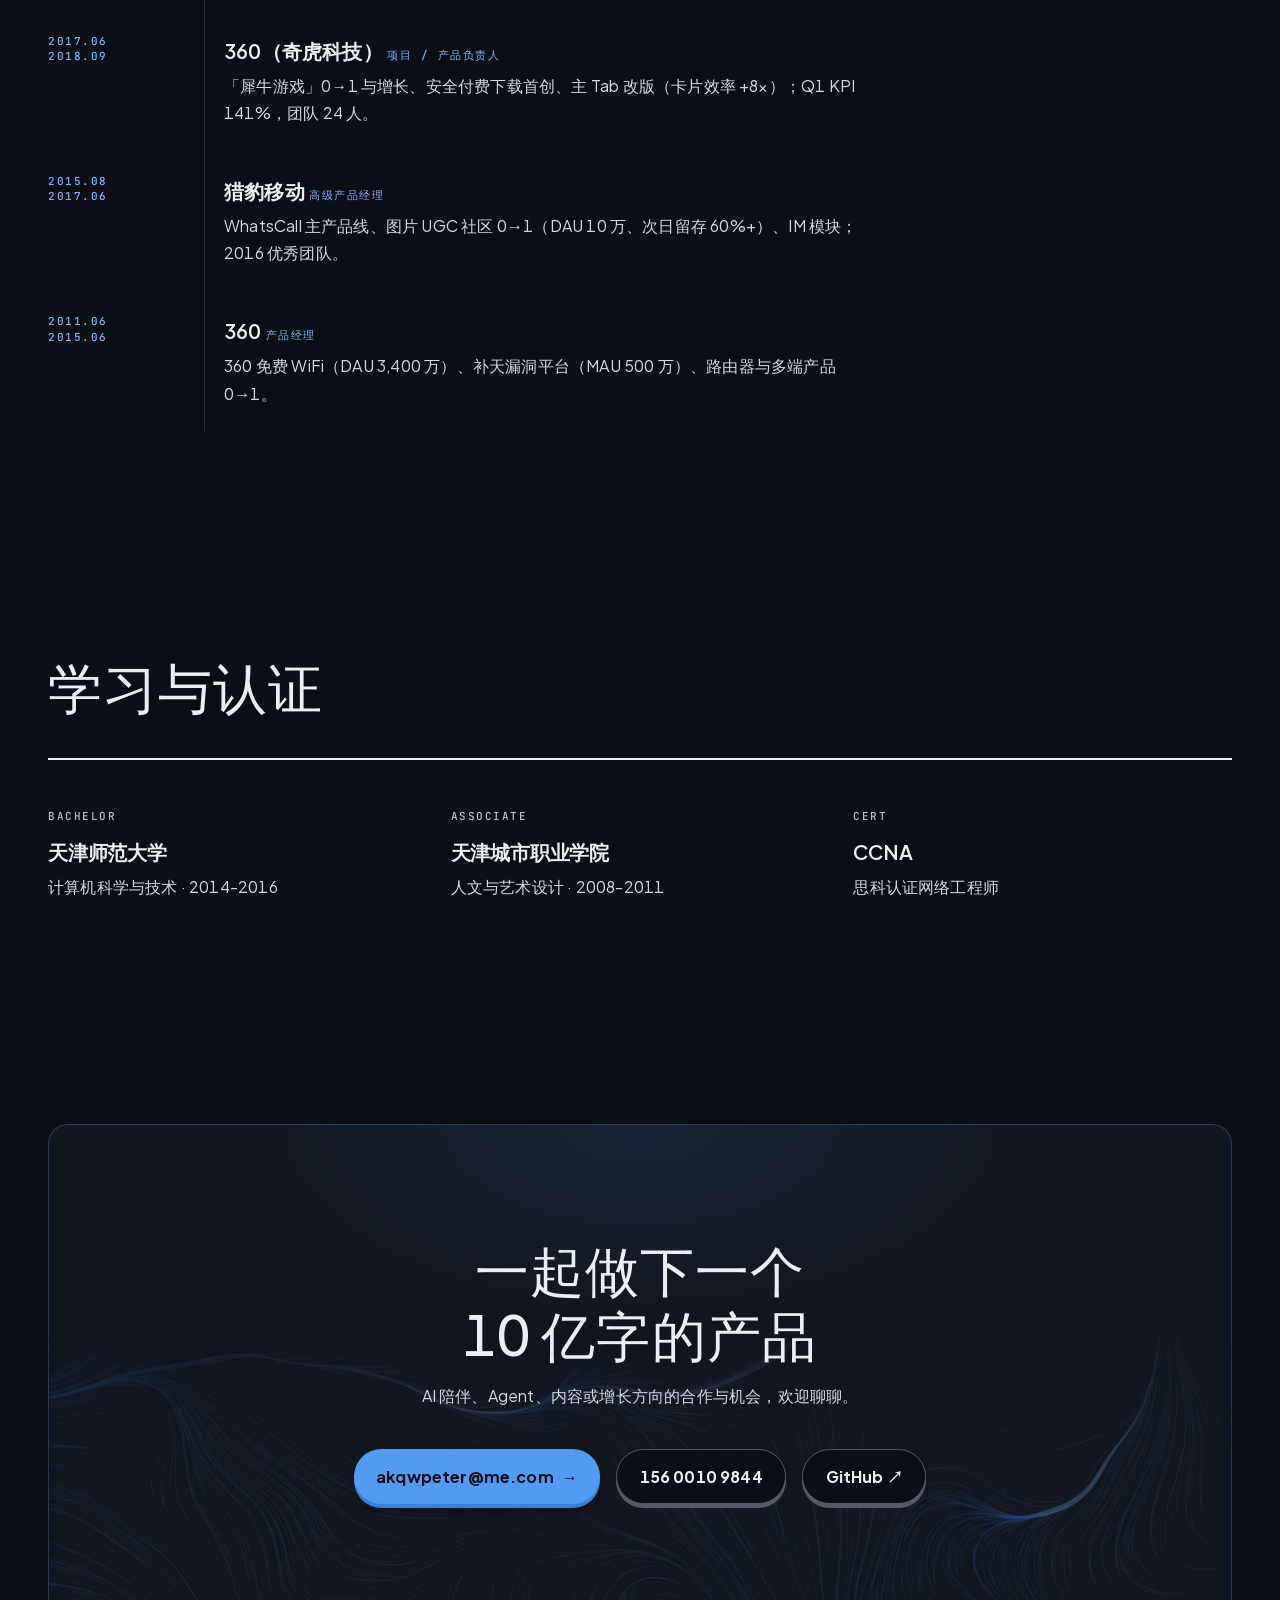
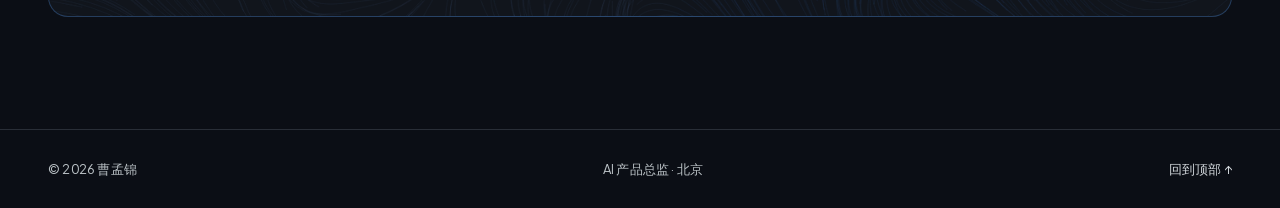
==== commit 8aa5526b: "redesign: 纸面杂志风 v3 浅色设计" ====
--- a/index.html
+++ b/index.html
@@ -5,15 +5,12 @@
   <meta name="viewport" content="width=device-width, initial-scale=1.0">
   <title>曹孟锦 · AI 产品总监</title>
   <meta name="description" content="曹孟锦，面向用户的 AI 产品人。15 年互联网产品经验，3 年 AIGC 深耕，6 个 AI 应用从 0 到 1。">
-  <meta name="theme-color" content="#f4f6f9">
-  <meta name="theme-color" media="(prefers-color-scheme: dark)" content="#0b0f1a">
+  <meta name="theme-color" content="#0b0f1a">
   <meta property="og:title" content="曹孟锦 · AI 产品总监">
   <meta property="og:description" content="把 AI 做成用户每天愿意打开的产品。">
   <meta property="og:type" content="website">
   <link rel="icon" href="data:image/svg+xml,%3Csvg%20xmlns='http://www.w3.org/2000/svg'%20viewBox='0%200%2064%2064'%3E%3Crect%20width='64'%20height='64'%20rx='16'%20fill='%231a5dff'/%3E%3Ctext%20x='32'%20y='44'%20font-size='32'%20text-anchor='middle'%20fill='%23f4f6f9'%20font-family='sans-serif'%20font-weight='bold'%3EM%3C/text%3E%3C/svg%3E">
-  <link rel="preload" href="assets/fonts/pjs-700.woff2" as="font" type="font/woff2" crossorigin>
-  <link rel="preload" href="assets/fonts/pjs-600.woff2" as="font" type="font/woff2" crossorigin>
-  <link rel="preload" href="assets/fonts/pjs-400.woff2" as="font" type="font/woff2" crossorigin>
+  <link rel="preload" href="assets/fonts/pjs-variable.woff2" as="font" type="font/woff2" crossorigin>
   <link rel="stylesheet" href="tokens.css">
   <link rel="stylesheet" href="assets/css/style.css">
 </head>
@@ -61,7 +58,7 @@
         <div class="hero__copy">
           <p class="hero__label mono-label hero__reveal" style="--d:40ms">AI 产品总监 · 北京</p>
           <h1 class="hero__name">曹孟锦</h1>
-          <p class="hero__lede hero__reveal" style="--d:120ms">把 AI 做成用户每天愿意打开的产品</p>
+          <p class="hero__lede hero__reveal" style="--d:120ms">把 <span class="hl">AI</span> 做成用户每天愿意打开的产品</p>
           <p class="hero__sub hero__reveal" style="--d:170ms">15 年互联网产品 / 3 年 AIGC / 6 个 AI 应用从 0 到 1 落地</p>
           <div class="hero__cta hero__reveal" style="--d:220ms">
             <a class="btn btn--accent btn--magnetic" href="mailto:akqwpeter@me.com">聊聊机会 <span class="btn__arrow" aria-hidden="true">→</span></a>
--- a/tokens.css
+++ b/tokens.css
@@ -1,76 +1,76 @@
 /* mengjin-site · design tokens
- * direction: cobalt digital-ink · editorial premium / bento grid
- * audit: primary blue accent + coral signal color (no yellow, no green),
- *        cool paper neutrals, light + dark themes
+ * direction: cobalt ink · dark-first editorial / bento grid
+ * audit: single primary accent (cobalt blue) + coral signal color,
+ *        deep blue-black surfaces, forced dark theme
  */
 
 :root {
-  color-scheme: light dark;
+  color-scheme: dark;
 
-  /* surfaces · cool paper */
-  --color-paper: oklch(98.6% 0.006 220);
-  --color-paper-2: oklch(96.7% 0.008 220);
-  --color-paper-3: oklch(94.4% 0.01 225);
-  --color-rule: oklch(90.5% 0.012 230);
-  --color-rule-2: oklch(78% 0.02 235);
+  /* surfaces · deep blue-black ink */
+  --color-paper: oklch(16.5% 0.014 265);
+  --color-paper-2: oklch(19.5% 0.016 265);
+  --color-paper-3: oklch(23% 0.017 265);
+  --color-rule: oklch(30% 0.018 265);
+  --color-rule-2: oklch(46% 0.02 265);
 
-  /* ink scale · blue-black */
-  --color-muted: oklch(50% 0.02 240);
-  --color-neutral: oklch(38% 0.02 245);
-  --color-ink-2: oklch(29% 0.02 250);
-  --color-ink: oklch(22% 0.022 255);
+  /* ink scale · cool off-white */
+  --color-muted: oklch(72% 0.014 240);
+  --color-neutral: oklch(81% 0.01 235);
+  --color-ink-2: oklch(88% 0.008 235);
+  --color-ink: oklch(95% 0.005 220);
 
   /* accent · electric cobalt blue */
-  --color-accent: oklch(55% 0.19 255);
-  --color-accent-deep: oklch(46% 0.18 255);
-  --color-accent-text: oklch(43% 0.17 258);
-  --color-accent-ink: oklch(99% 0.002 220);
-  --color-focus: oklch(50% 0.19 255);
+  --color-accent: oklch(68% 0.15 255);
+  --color-accent-deep: oklch(60% 0.15 255);
+  --color-accent-text: oklch(76% 0.12 255);
+  --color-accent-ink: oklch(17% 0.015 265);
+  --color-focus: oklch(74% 0.13 255);
 
   /* signal · coral (status only, used sparingly) */
-  --color-flare: oklch(62% 0.19 25);
-  --color-flare-deep: oklch(50% 0.18 28);
-  --color-flare-text: oklch(50% 0.17 28);
+  --color-flare: oklch(74% 0.13 25);
+  --color-flare-deep: oklch(66% 0.14 25);
+  --color-flare-text: oklch(80% 0.11 28);
 
   /* tint surfaces */
-  --tint-accent: oklch(55% 0.19 255 / 0.09);
-  --tint-accent-strong: oklch(55% 0.19 255 / 0.16);
-  --tint-flare: oklch(62% 0.19 25 / 0.1);
-  --tint-ink: oklch(22% 0.022 255 / 0.045);
-  --tint-ink-strong: oklch(22% 0.022 255 / 0.09);
-  --tint-rule: oklch(22% 0.022 255 / 0.1);
+  --tint-accent: oklch(68% 0.15 255 / 0.13);
+  --tint-accent-strong: oklch(68% 0.15 255 / 0.22);
+  --tint-flare: oklch(74% 0.13 25 / 0.12);
+  --tint-ink: oklch(95% 0.005 220 / 0.05);
+  --tint-ink-strong: oklch(95% 0.005 220 / 0.1);
+  --tint-rule: oklch(95% 0.005 220 / 0.12);
 
-  /* shadows tinted to the ink hue */
-  --shadow-card: 0 14px 34px -18px oklch(30% 0.1 255 / 0.2), 0 1px 2px oklch(30% 0.1 255 / 0.06);
-  --shadow-card-hover: 0 26px 60px -24px oklch(30% 0.1 255 / 0.28), 0 2px 6px oklch(30% 0.1 255 / 0.1);
-  --shadow-btn-cast: oklch(46% 0.18 255 / 0.45);
+  /* shadows */
+  --shadow-card: 0 16px 40px -20px oklch(0% 0 0 / 0.6), 0 1px 2px oklch(0% 0 0 / 0.3);
+  --shadow-card-hover: 0 28px 64px -24px oklch(0% 0 0 / 0.7), 0 2px 6px oklch(0% 0 0 / 0.35);
+  --shadow-btn-cast: oklch(0% 0 0 / 0.45);
 
   /* aurora blobs · fixed backdrop */
-  --aurora-1: oklch(60% 0.17 240 / 0.4);
-  --aurora-2: oklch(70% 0.12 215 / 0.34);
-  --aurora-3: oklch(66% 0.2 265 / 0.28);
+  --aurora-1: oklch(58% 0.14 240 / 0.22);
+  --aurora-2: oklch(68% 0.1 215 / 0.18);
+  --aurora-3: oklch(64% 0.17 265 / 0.16);
 
-  /* Type: rounded sans + mono labels */
+  /* Type: variable rounded sans + mono labels */
   --font-display: "Plus Jakarta Sans", "PingFang SC", "Hiragino Sans GB", sans-serif;
   --font-body: "Plus Jakarta Sans", "PingFang SC", "Hiragino Sans GB", sans-serif;
   --font-label: "JetBrains Mono", ui-monospace, "SF Mono", Menlo, monospace;
 
-  --display-weight: 600;
-  --text-display: clamp(2.75rem, 5.5vw + 0.75rem, 5.25rem);
-  --text-display-s: clamp(2rem, 3.25vw + 1rem, 3.25rem);
-  --tracking-display: -0.025em;
-  --tracking-tight: -0.014em;
+  --display-weight: 300;
+  --text-display: clamp(2.9rem, 5.6vw + 0.8rem, 5.5rem);
+  --text-display-s: clamp(2.1rem, 3.4vw + 1rem, 3.4rem);
+  --tracking-display: -0.02em;
+  --tracking-tight: -0.01em;
   --tracking-normal: 0;
-  --tracking-label: 0.1em;
-  --tracking-micro: 0.16em;
+  --tracking-label: 0.14em;
+  --tracking-micro: 0.2em;
 
-  --lh-tight: 1.08;
-  --lh-snug: 1.22;
-  --lh-normal: 1.55;
-  --lh-relaxed: 1.7;
+  --lh-tight: 1.12;
+  --lh-snug: 1.24;
+  --lh-normal: 1.7;
+  --lh-relaxed: 1.85;
 
-  --section-gap: 6.5rem;
-  --section-head-gap: 1.75rem;
+  --section-gap: 7rem;
+  --section-head-gap: 2rem;
 
   /* shape system: buttons pill · cards 20px · inputs 12px */
   --radius-card: 20px;
@@ -94,9 +94,9 @@
   --space-lg: 1.5rem;
   --space-xl: 2.5rem;
   --space-2xl: 4rem;
-  --space-3xl: 6.5rem;
+  --space-3xl: 7rem;
 
-  --text-xs: 0.75rem;
+  --text-xs: 0.6875rem;
   --text-sm: 0.8125rem;
   --text-base: 1rem;
   --text-md: 1.0625rem;
@@ -109,43 +109,3 @@
   --page-gutter: clamp(1.25rem, 4vw, 3rem);
   --measure: 60ch;
 }
-
-@media (prefers-color-scheme: dark) {
-  :root {
-    --color-paper: oklch(16.5% 0.014 265);
-    --color-paper-2: oklch(19.5% 0.016 265);
-    --color-paper-3: oklch(23% 0.017 265);
-    --color-rule: oklch(30% 0.018 265);
-    --color-rule-2: oklch(46% 0.02 265);
-
-    --color-muted: oklch(72% 0.014 240);
-    --color-neutral: oklch(81% 0.01 235);
-    --color-ink-2: oklch(88% 0.008 235);
-    --color-ink: oklch(95% 0.005 220);
-
-    --color-accent: oklch(68% 0.15 255);
-    --color-accent-deep: oklch(60% 0.15 255);
-    --color-accent-text: oklch(76% 0.12 255);
-    --color-accent-ink: oklch(17% 0.015 265);
-    --color-focus: oklch(74% 0.13 255);
-
-    --color-flare: oklch(74% 0.13 25);
-    --color-flare-deep: oklch(66% 0.14 25);
-    --color-flare-text: oklch(80% 0.11 28);
-
-    --tint-accent: oklch(68% 0.15 255 / 0.13);
-    --tint-accent-strong: oklch(68% 0.15 255 / 0.22);
-    --tint-flare: oklch(74% 0.13 25 / 0.12);
-    --tint-ink: oklch(95% 0.005 220 / 0.05);
-    --tint-ink-strong: oklch(95% 0.005 220 / 0.1);
-    --tint-rule: oklch(95% 0.005 220 / 0.12);
-
-    --shadow-card: 0 16px 40px -20px oklch(0% 0 0 / 0.6), 0 1px 2px oklch(0% 0 0 / 0.3);
-    --shadow-card-hover: 0 28px 64px -24px oklch(0% 0 0 / 0.7), 0 2px 6px oklch(0% 0 0 / 0.35);
-    --shadow-btn-cast: oklch(0% 0 0 / 0.45);
-
-    --aurora-1: oklch(58% 0.14 240 / 0.22);
-    --aurora-2: oklch(68% 0.1 215 / 0.18);
-    --aurora-3: oklch(64% 0.17 265 / 0.16);
-  }
-}
--- a/assets/css/style.css
+++ b/assets/css/style.css
@@ -8,22 +8,8 @@
 
 @font-face {
   font-family: "Plus Jakarta Sans";
-  src: url("../fonts/pjs-700.woff2") format("woff2");
-  font-weight: 700;
-  font-style: normal;
-  font-display: swap;
-}
-@font-face {
-  font-family: "Plus Jakarta Sans";
-  src: url("../fonts/pjs-600.woff2") format("woff2");
-  font-weight: 600;
-  font-style: normal;
-  font-display: swap;
-}
-@font-face {
-  font-family: "Plus Jakarta Sans";
-  src: url("../fonts/pjs-400.woff2") format("woff2");
-  font-weight: 400;
+  src: url("../fonts/pjs-variable.woff2") format("woff2");
+  font-weight: 200 800;
   font-style: normal;
   font-display: swap;
 }
@@ -67,6 +53,7 @@
   -webkit-font-smoothing: antialiased;
   text-rendering: optimizeLegibility;
   font-variant-numeric: tabular-nums;
+  letter-spacing: 0.012em;
 }
 
 /* ---------- atmosphere · aurora + grain ---------- */
@@ -507,8 +494,9 @@
   gap: 0.5em;
   padding: 0.8rem 1.4rem;
   font-family: var(--font-body);
-  font-weight: 600;
+  font-weight: 700;
   font-size: var(--text-base);
+  letter-spacing: 0.01em;
   border: 0;
   border-radius: var(--radius-pill);
   color: var(--btn-ink);
@@ -630,10 +618,10 @@
 
 .hero__name {
   font-family: var(--font-display);
-  font-weight: 600;
+  font-weight: 300;
   font-size: var(--text-display);
-  line-height: var(--lh-tight);
-  letter-spacing: var(--tracking-display);
+  line-height: 1.06;
+  letter-spacing: 0.06em;
   overflow-wrap: anywhere;
   min-width: 0;
   overflow: clip;
@@ -675,19 +663,24 @@
 .hero__lede {
   margin-top: var(--space-lg);
   font-family: var(--font-display);
-  font-weight: 600;
+  font-weight: 500;
   font-size: var(--text-display-s);
-  line-height: var(--lh-snug);
-  letter-spacing: var(--tracking-tight);
+  line-height: 1.22;
+  letter-spacing: 0.01em;
   color: var(--color-ink-2);
   overflow-wrap: anywhere;
   min-width: 0;
+}
+
+.hl {
+  color: var(--color-accent-text);
 }
 
 .hero__sub {
   margin-top: var(--space-md);
   color: var(--color-muted);
   max-width: var(--measure);
+  line-height: 1.8;
 }
 
 .hero__cta {
@@ -725,21 +718,12 @@
   width: 100%;
   height: 100%;
   object-fit: cover;
-  mix-blend-mode: multiply;
+  mix-blend-mode: screen;
 }
 
 .hero__media:hover .hero__art {
   transform: rotate(-2deg) translate(6px, -4px) scale(1.03);
   opacity: 0.75;
-}
-
-@media (prefers-color-scheme: dark) {
-  .hero__art img {
-    mix-blend-mode: screen;
-  }
-  .hero__art {
-    opacity: 0.55;
-  }
 }
 
 /* portrait · double-bezel: outer shell + inner core */
@@ -1041,7 +1025,7 @@
   width: 100%;
   height: 100%;
   object-fit: cover;
-  mix-blend-mode: multiply;
+  mix-blend-mode: screen;
   opacity: 0.8;
   mask-image: linear-gradient(to left, black 58%, transparent 96%);
   -webkit-mask-image: linear-gradient(to left, black 58%, transparent 96%);
@@ -1050,13 +1034,6 @@
 
 .cell--flag:hover .flag__art img {
   transform: scale(1.06);
-}
-
-@media (prefers-color-scheme: dark) {
-  .flag__art img {
-    mix-blend-mode: screen;
-    opacity: 0.7;
-  }
 }
 
 .cell--flag:hover {
@@ -1140,13 +1117,14 @@
 
 .section__title {
   font-family: var(--font-display);
-  font-weight: 600;
+  font-weight: 500;
   font-size: var(--text-display-s);
-  line-height: var(--lh-snug);
-  letter-spacing: var(--tracking-tight);
+  line-height: 1.16;
+  letter-spacing: 0.02em;
   margin-bottom: var(--space-xl);
   overflow-wrap: anywhere;
   min-width: 0;
+  text-wrap: balance;
 }
 
 /* work list · editorial rows with period rail */
@@ -1179,7 +1157,7 @@
   font-family: var(--font-display);
   font-weight: 600;
   font-size: var(--text-xl);
-  letter-spacing: var(--tracking-tight);
+  letter-spacing: 0.01em;
   margin-bottom: var(--space-2xs);
   transition: color var(--dur-short) var(--ease-out);
 }
@@ -1286,7 +1264,7 @@
   font-family: var(--font-display);
   font-weight: 600;
   font-size: var(--text-lg);
-  letter-spacing: var(--tracking-tight);
+  letter-spacing: 0.01em;
   margin-bottom: var(--space-2xs);
 }
 
@@ -1362,28 +1340,20 @@
   height: 100%;
   object-fit: cover;
   object-position: center 70%;
-  mix-blend-mode: multiply;
+  mix-blend-mode: screen;
   mask-image: linear-gradient(to top, black 30%, transparent 88%);
   -webkit-mask-image: linear-gradient(to top, black 30%, transparent 88%);
 }
 
-@media (prefers-color-scheme: dark) {
-  .contact__art img {
-    mix-blend-mode: screen;
-  }
-  .contact__art {
-    opacity: 0.4;
-  }
-}
-
 .contact__title {
   font-family: var(--font-display);
-  font-weight: 600;
+  font-weight: 500;
   font-size: var(--text-display-s);
-  line-height: var(--lh-snug);
-  letter-spacing: var(--tracking-tight);
+  line-height: 1.18;
+  letter-spacing: 0.02em;
   overflow-wrap: anywhere;
   min-width: 0;
+  text-wrap: balance;
 }
 
 .contact__sub {
